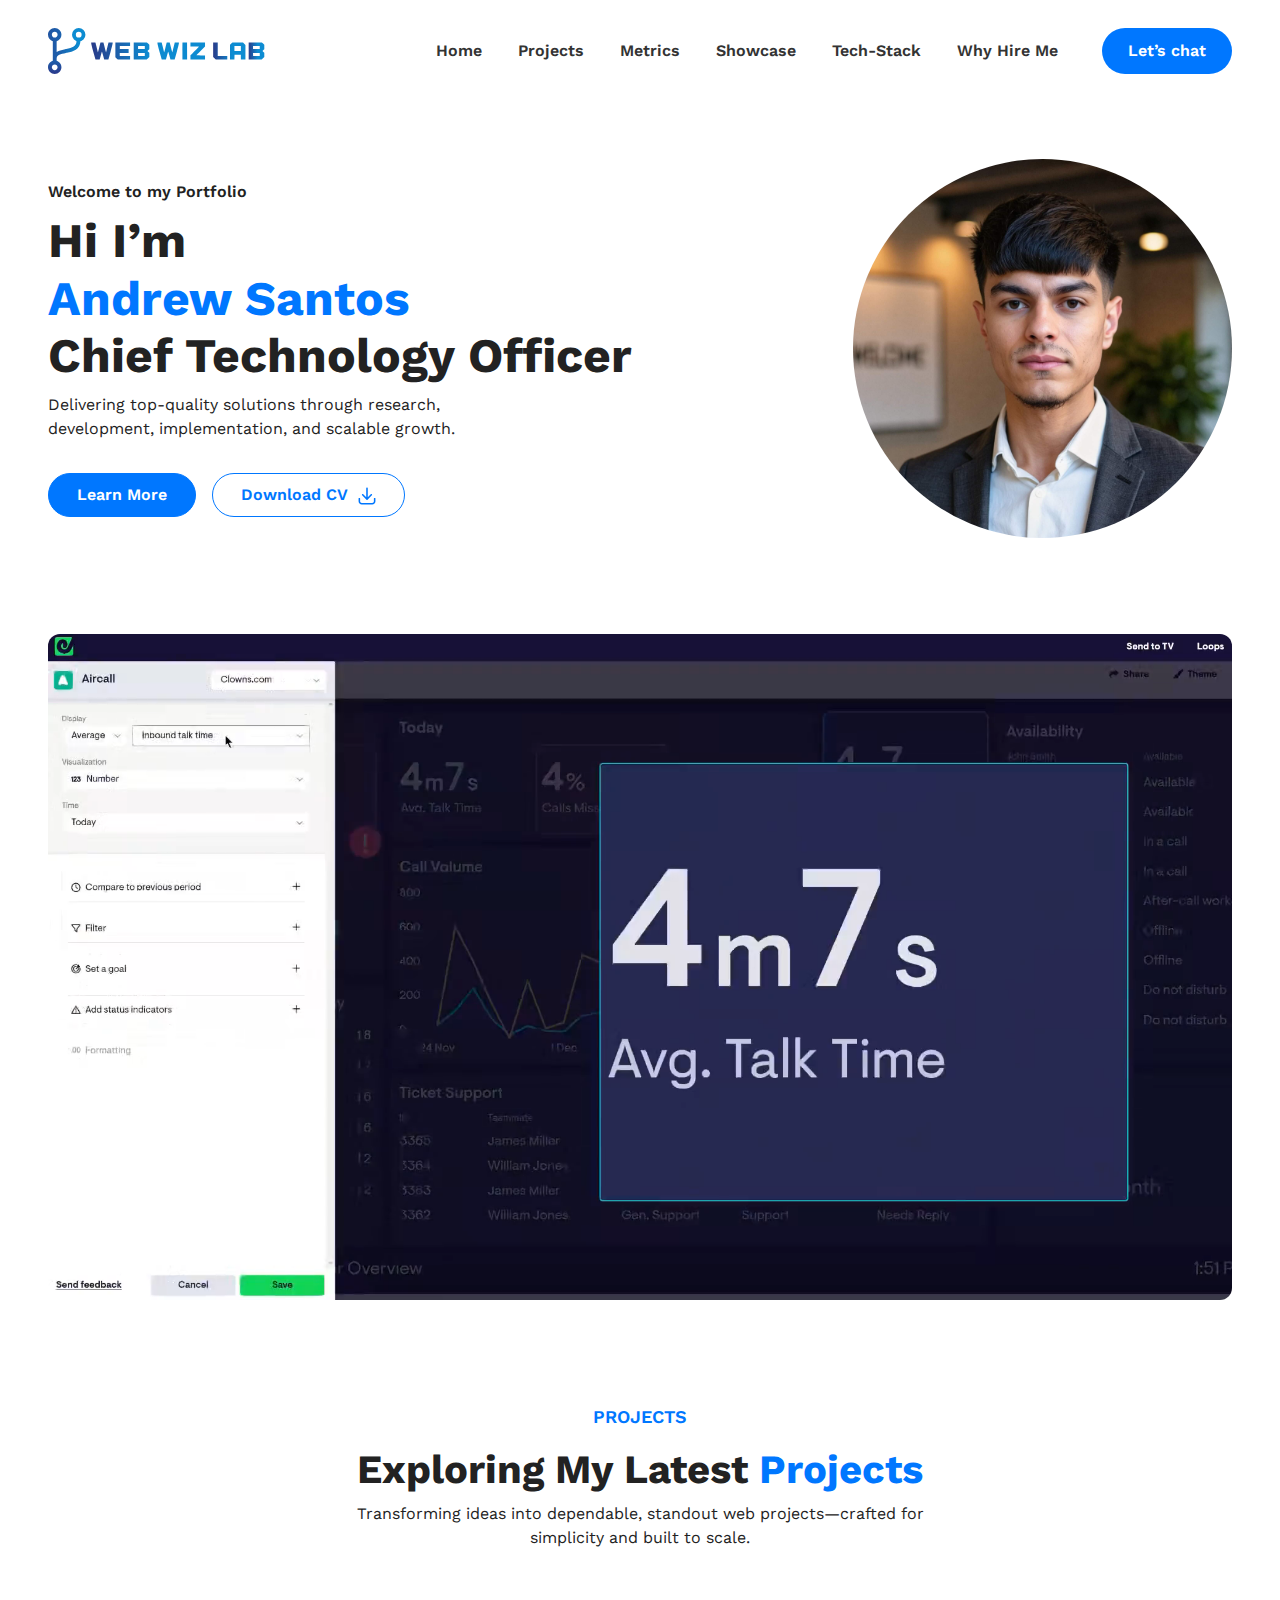
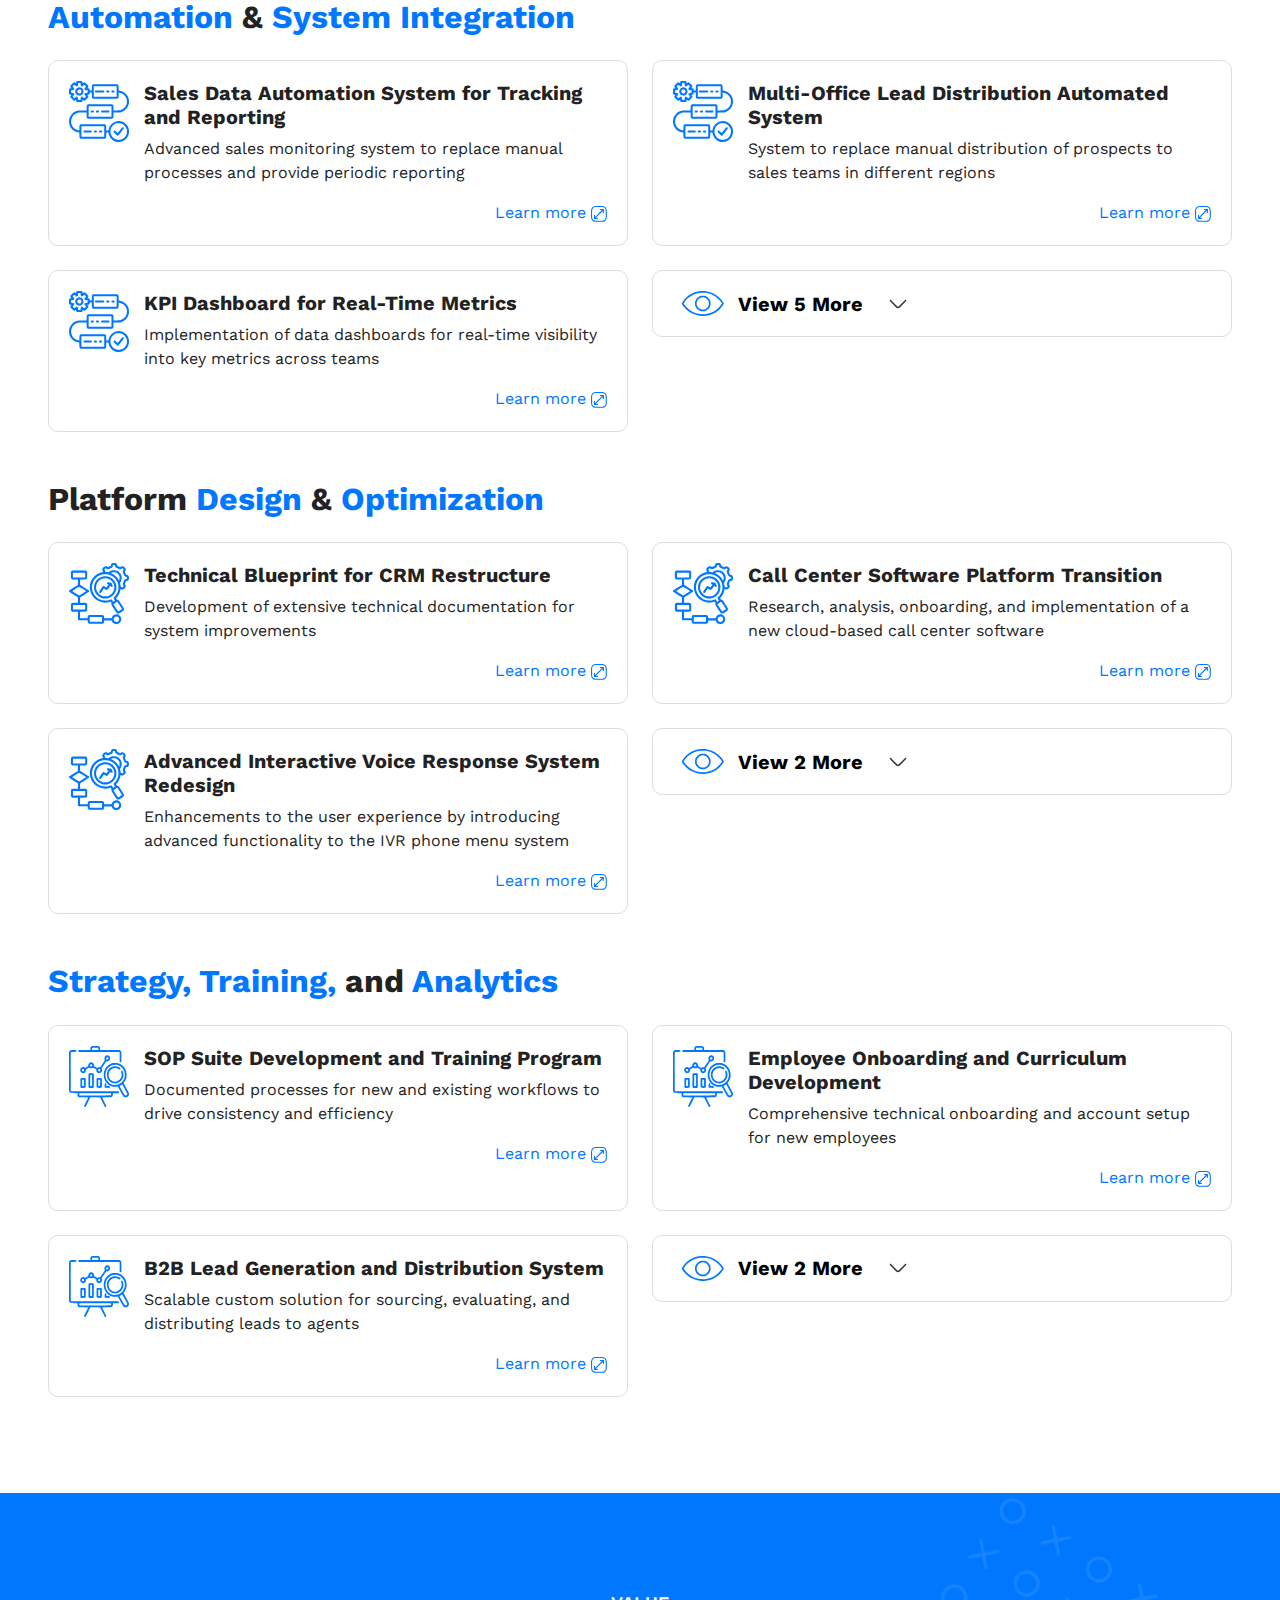
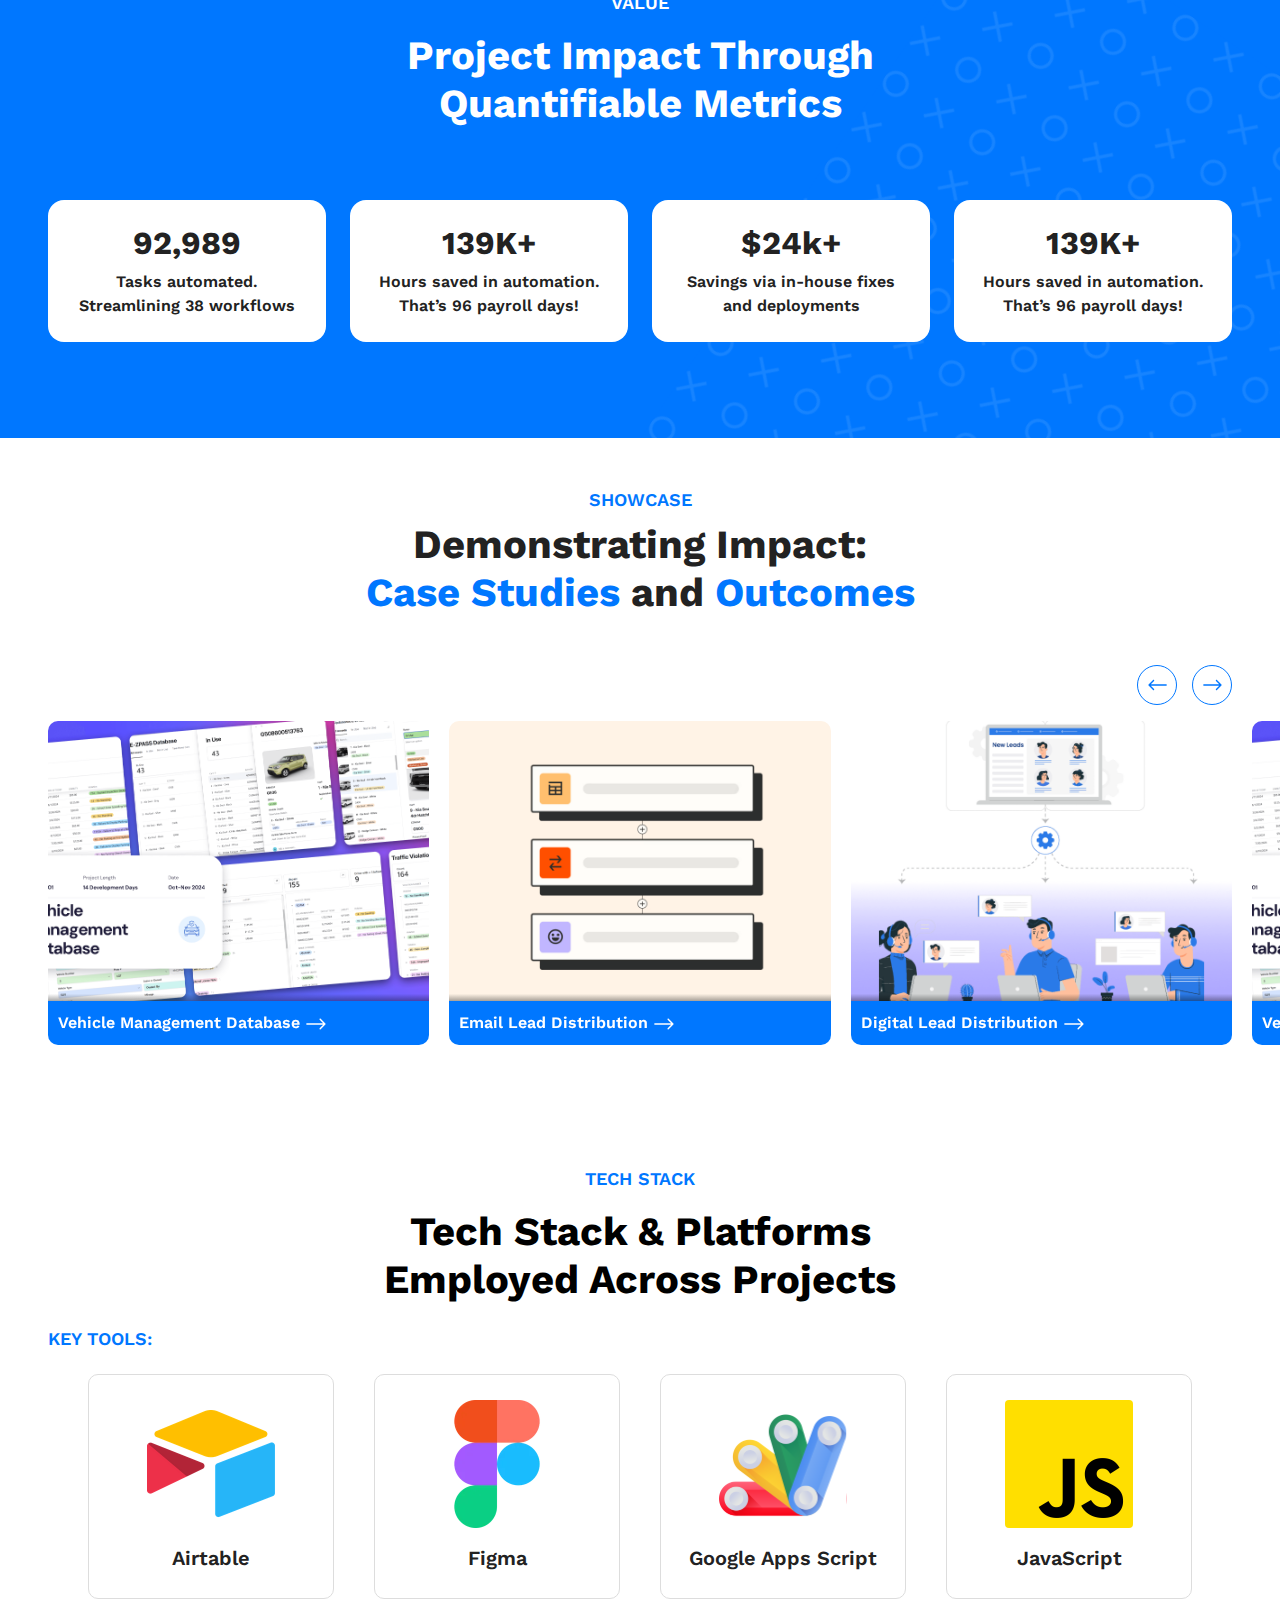
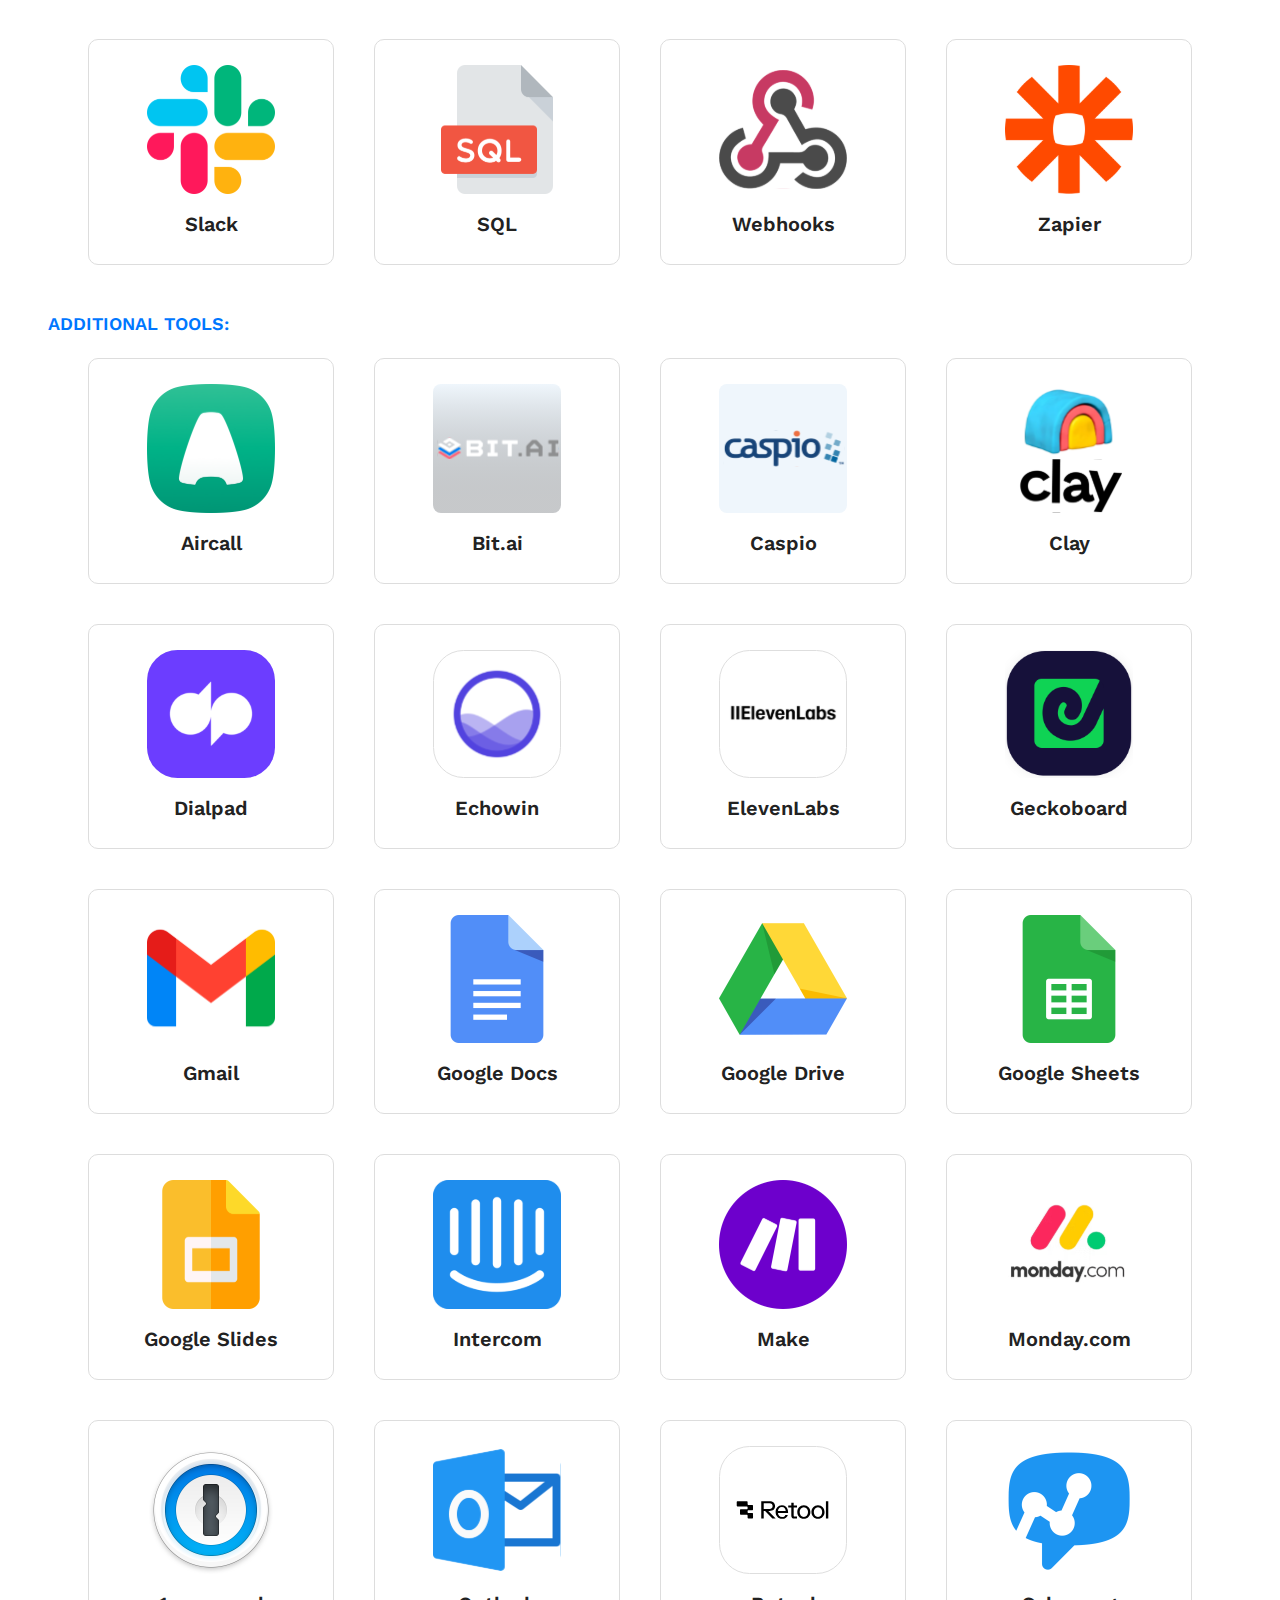
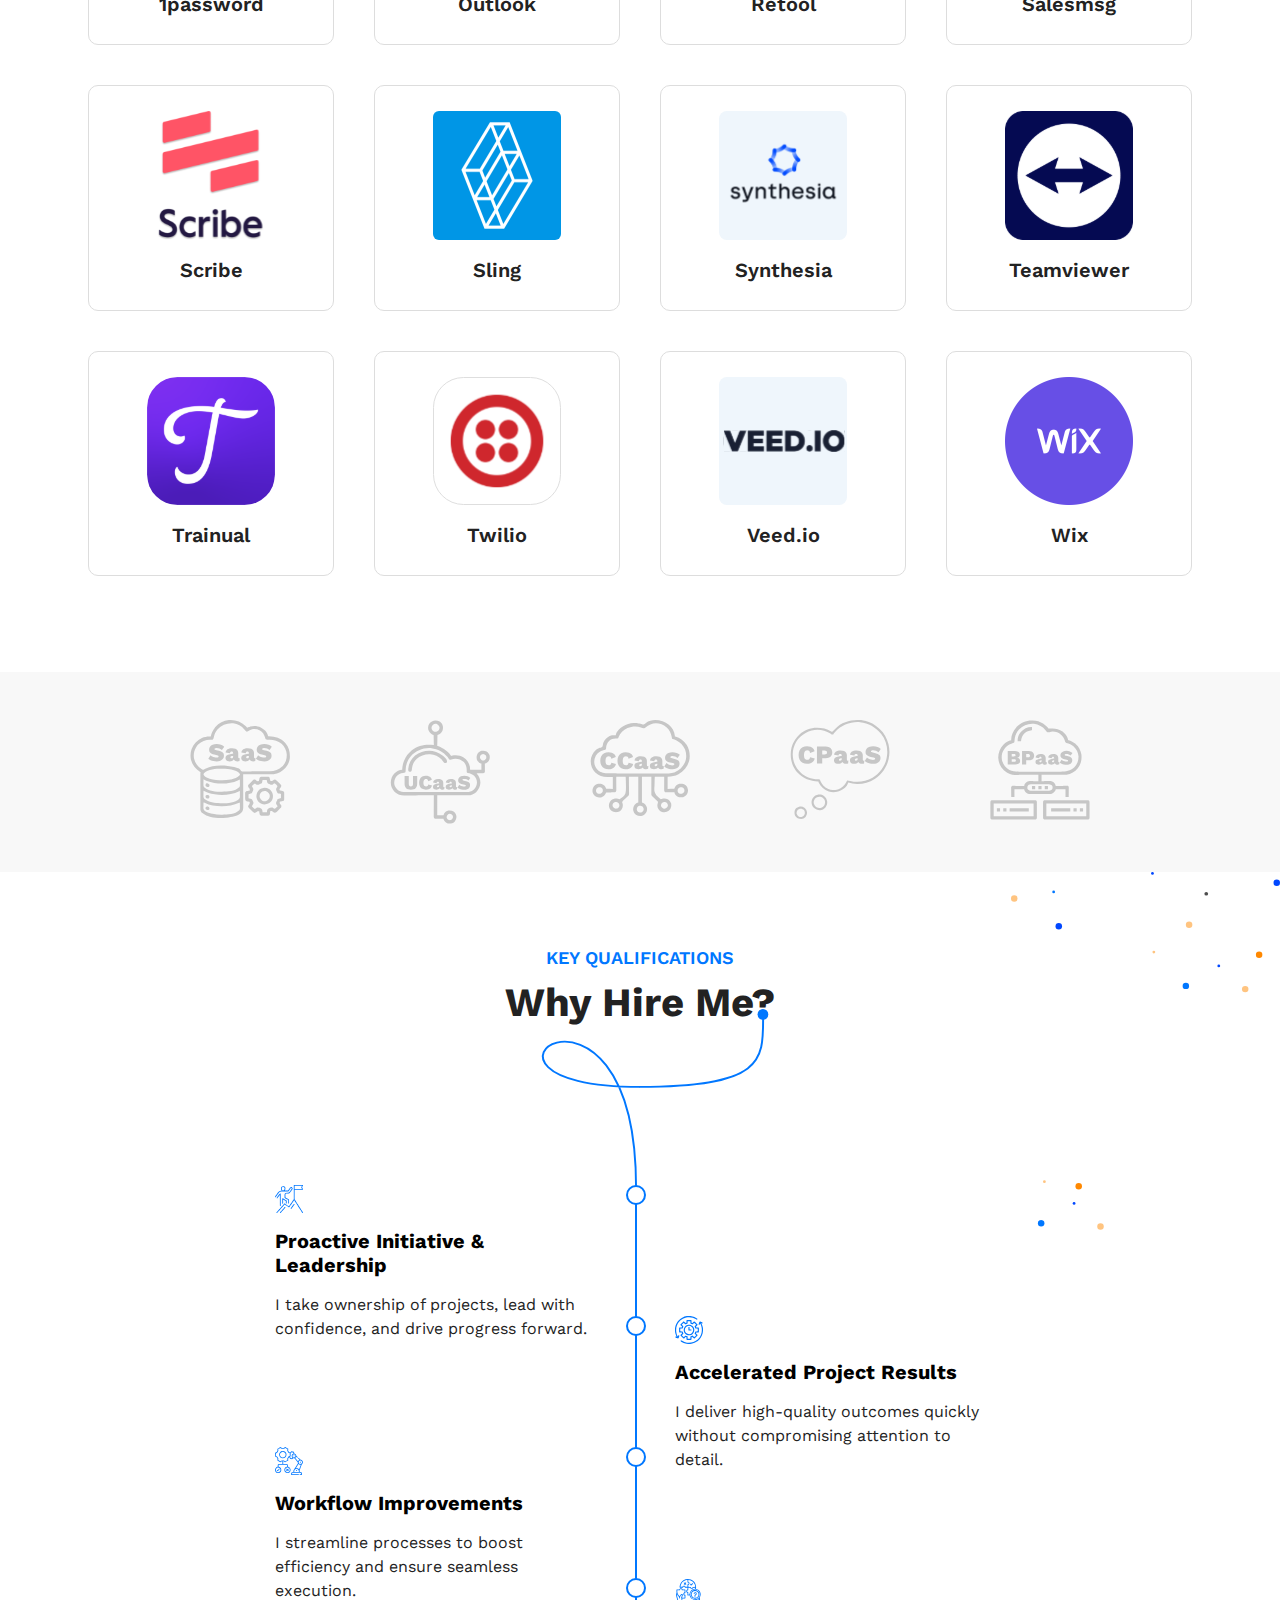
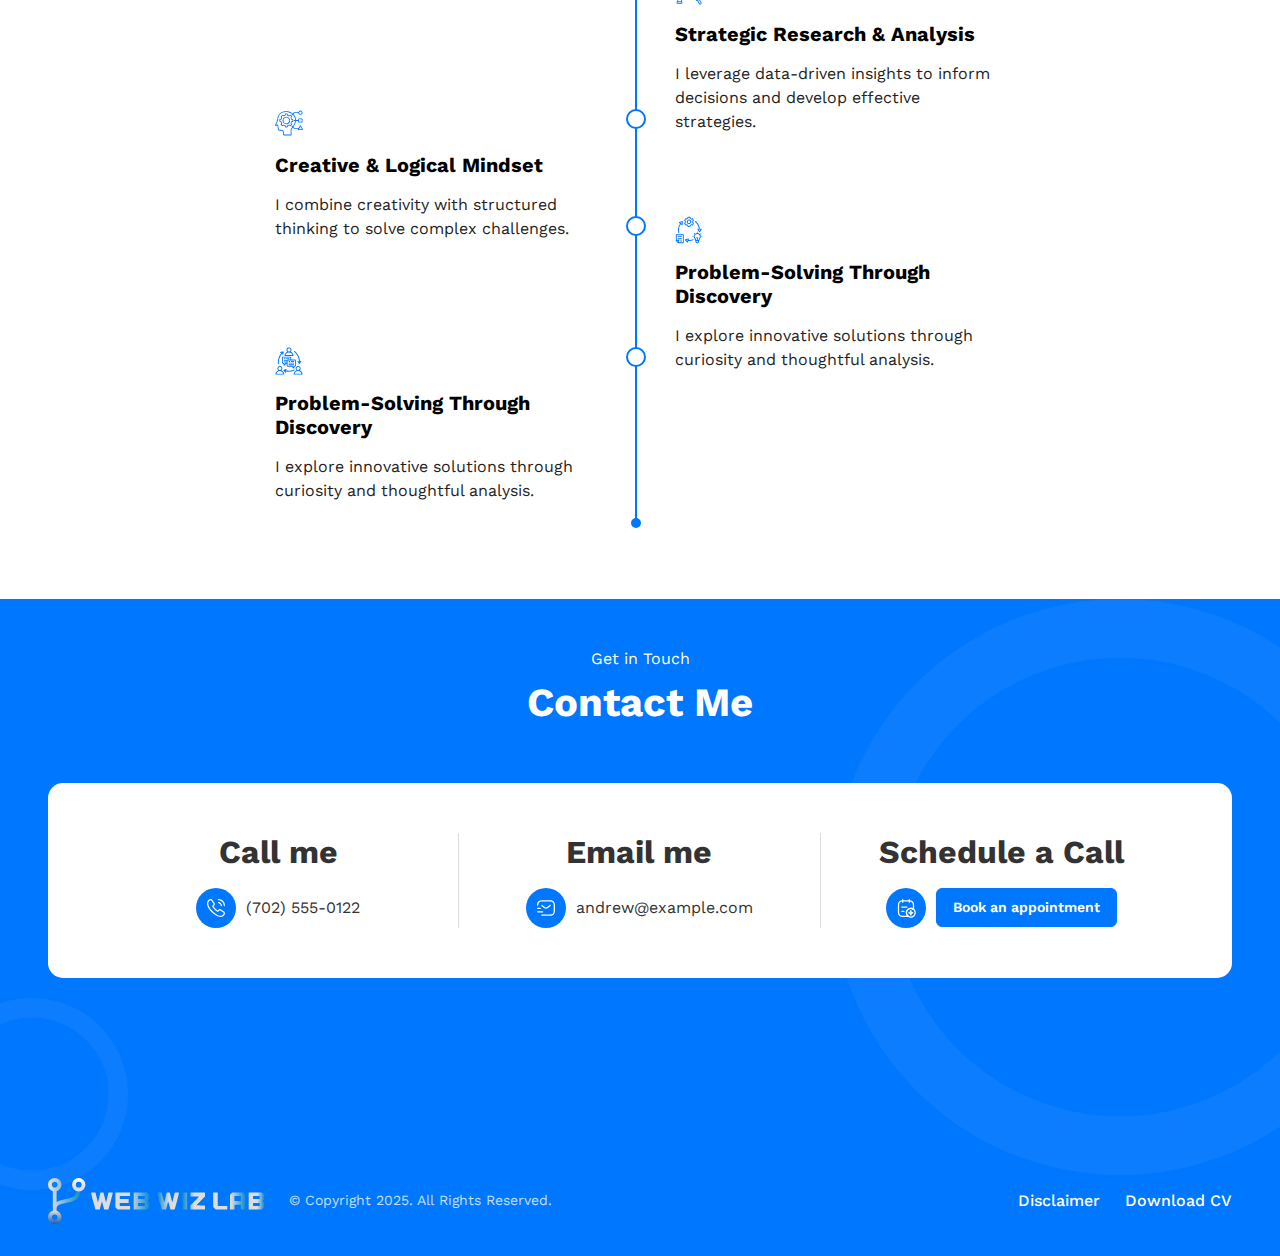
==== index.html @ 3b2d2912 "TechStack_update" ====
<!DOCTYPE html>
<html lang="en">
  <head>
    <meta charset="UTF-8" />
    <meta name="viewport" content="width=device-width, initial-scale=1.0" />
    <title>Santos Portfolio</title>
    <link rel="icon" type="image/x-icon" href="img/favicon02.ico">

    <!-- Swiper CSS -->
    <link rel="stylesheet" href="https://cdn.jsdelivr.net/npm/swiper@11/swiper-bundle.min.css" />

    <!-- Bootstrap CSS -->
    <link
      href="https://cdn.jsdelivr.net/npm/bootstrap@5.3.3/dist/css/bootstrap.min.css"
      rel="stylesheet"
      integrity="sha384-QWTKZyjpPEjISv5WaRU9OFeRpok6YctnYmDr5pNlyT2bRjXh0JMhjY6hW+ALEwIH"
      crossorigin="anonymous"
    />

    <!-- Main CSS -->
    <link rel="stylesheet" href="css/style.css" />
    <link rel="stylesheet" href="css/responsive.css" />
  </head>

  <body>
    <div class="modal fade" id="disclaimer_modal" aria-hidden="true" tabindex="-1">
      <div class="modal-dialog modal-xl modal-dialog-centered">
        <div class="modal-content bg-transparent border-0">
          <div class="modal-header justify-content-end p-0 mb-2 border-0">
            <button
              type="button"
              class="bg-transparent border-0"
              data-bs-dismiss="modal"
              aria-label="Close"
            >
              <img src="img/minimize-icon.svg" width="30" class="white_img" alt="" />
            </button>
          </div>
          <div class="modal-body modal_box bg-white rounded-4 p-4">
              <h2 class="fw-semibold text_skyblue h1 mb-4"><img width="50" src="img/Footer_Disclaimer.svg" alt=""> Disclaimer</h2>
              <p class="fw_500">The content presented on this website is intended solely for portfolio and demonstration purposes. All examples, case studies, and project details have been carefully modified, masked, or redacted to protect sensitive information, ensure privacy, and comply with confidentiality agreements.</p>
              <p class="fw_500">While the work showcased reflects my skills, experience, and approach to problem-solving, it does not disclose any proprietary data, insider knowledge, or client-specific information. Any resemblance to real-world data or systems is purely coincidental or has been intentionally altered to maintain discretion.</p>
              <p class="fw_500">This portfolio is designed to showcase my technical and creative capabilities through real-world examples and deliverables. While sensitive details have been modified to ensure confidentiality, the demonstrations accurately reflect the quality, approach, and problem-solving strategies I bring to my work. For additional information or inquiries about the projects featured, please feel free to reach out.</p>
            </div>
        </div>
      </div>
    </div>

    <div class="modal fade" id="projectModal-1" aria-hidden="true" tabindex="-1">
      <div class="modal-dialog modal-xl modal-dialog-centered">
        <div class="modal-content bg-transparent border-0">
          <div class="modal-header justify-content-end p-0 mb-1 border-0">
            <button
              type="button"
              class="bg-transparent border-0"
              data-bs-dismiss="modal"
              aria-label="Close"
            >
              <img src="img/minimize-icon.svg" width="30" class="white_img" alt="" />
            </button>
          </div>
          <div class="modal-body modal_box px-3">
            <div class="swiper modal_slider modal_slider1">
              <div class="swiper-wrapper">
                <div class="swiper-slide modal_inner_slide bg-white rounded-3 p-lg-5 p-3">
                  <div class="row flex-lg-row flex-column-reverse gy-4 mb-4">
                    <div class="col-lg-7">
                      <div class="w_fit p-2 px-4 bg_skyblue rounded-5 text-white mb-3">
                        Automation & System Integration
                      </div>
                      <h2 class="display-5 fw-semibold text_skyblue">
                        Automated Sales Data Tracking and Reporting System
                      </h2>
                    </div>
                    <div class="col-lg-5">
                      <div class="border_silver rounded-4 overflow-hidden modal_top_img">
                        <img src="img/project1-illustration1.png" class="w-100" alt="" />
                      </div>
                    </div>
                  </div>

                  <div class="row gy-4 mb-5">
                    <div class="col-lg-9">
                      <div>
                        <h4 class="text_skyblue fw-semibold">Overview:</h4>
                        <p class="fw-medium">
                          Designed and implemented an advanced sales data tracking and reporting
                          system to replace manual processes, improving efficiency, accuracy, and
                          data accessibility for both individual agents and leadership teams. This
                          system centralized key metrics, automated reporting, and enhanced
                          visibility into sales performance, fostering a more informed and
                          accountable work environment.
                        </p>
                      </div>

                      <div>
                        <h4 class="text_skyblue fw-semibold">Responsibilities:</h4>
                        <ul class="marker_skyblue fw-medium">
                          <li class="mb-2">
                            <span class="text_skyblue">System Development:</span> Built a
                            comprehensive tracking system using SQL, enabling the precise monitoring
                            of quotes, bookings, split commissions, and total sales for each sales
                            agent. This system centralized data entry, eliminated manual tracking,
                            and ensured accurate reporting.
                          </li>
                          <li class="mb-2">
                            <span class="text_skyblue">Automated Reporting:</span> Developed a
                            robust reporting process using JavaScript that automatically generated
                            and emailed detailed sales reports to admins and sales managers on a
                            weekly and monthly basis. These reports included agent-specific
                            performance metrics and comparative summaries for quick decision-making.
                          </li>
                          <li class="mb-2">
                            <span class="text_skyblue">Real-Time Metrics Integration:</span>
                            Integrated a daily metrics update system into Slack, posting real-time
                            sales data in designated channels. This ensured that teams remained
                            informed about key performance indicators, and improved accuracy by
                            replacing daily manual posting of data by automating this process.
                          </li>
                          <li>
                            <span class="text_skyblue">Customizable Features:</span> Incorporated
                            scalable and customizable components, allowing for future adaptations to
                            meet evolving business needs or add new data points for tracking.
                          </li>
                        </ul>
                      </div>
                      <div class="mb-4">
                        <h4 class="text_skyblue fw-semibold">Outcome:</h4>
                        <p class="fw-medium">
                          The automated system significantly reduced time spent on manual tracking,
                          saving hours each week for agents and managers. It improved data accuracy,
                          delivered timely insights to leadership, and promoted a data-driven
                          approach to decision-making. Detailed visibility into sales performance
                          metrics improved accountability within the sales team, allowing them to
                          focus on priorities and achieve results more effectively.
                        </p>
                      </div>
                      
                    </div>
                    <div class="col-lg-3 mb-5">
                      <div class="border_silver text-center pt-4 p-2 rounded-4">
                        <h4 class="fw-semibold text_skyblue mb-3">Tools Used:</h4>
                        <div class="col-lg-6 mx-auto row gy-4 pb-5">
                          <div class="col-lg-12 col-3">
                            <img src="img/3-GoogleAppsScript.svg" class="w-100" alt="" />
                          </div>
                          <div class="col-lg-12 col-3">
                            <img src="img/4-Java.svg" class="w-100" alt="" />
                          </div>
                          <div class="col-lg-12 col-3">
                            <img src="img/6-SQL.svg" class="w-100" alt="" />
                          </div>
                          <div class="col-lg-12 col-3">
                            <img src="img/13-Geckboard.svg" class="w-100" alt="" />
                          </div>
                          <div class="col-lg-12 col-3">
                            <img src="img/17-GoogleSheets.svg" class="w-100" alt="" />
                          </div>
                          <div class="col-lg-12 col-3">
                            <img src="img/11-Caspio.svg" class="w-100" alt="" />
                          </div>
                        </div>
                      </div>
                    </div>
                  </div>
                </div>
                <div class="swiper-slide modal_inner_slide bg-white rounded-3 p-lg-5 p-3">
                  <div class="row flex-lg-row flex-column-reverse gy-4 mb-4">
                    <div class="col-lg-7">
                      <div class="w_fit p-2 px-4 bg_skyblue rounded-5 text-white mb-3">
                        Automation & System Integration
                      </div>
                      <h2 class="display-5 fw-semibold text_skyblue">
                        Lead Distribution Automation for Dual Office Lead Management
                      </h2>
                    </div>
                    <div class="col-lg-5">
                      <div class="border_silver rounded-4 overflow-hidden modal_top_img">
                        <img src="img/project1-illustration2.png" class="w-100" alt="" />
                      </div>
                    </div>
                  </div>

                  <div class="row gy-4 mb-5">
                    <div class="col-lg-9">
                      <div>
                        <h4 class="text_skyblue fw-semibold">Overview:</h4>
                        <p class="fw-medium">
                          Addressed critical bottlenecks in the lead management process across New
                          York and Florida offices by creating an automated distribution solution.
                          The system replaced manual lead assignments with a round-robin method that
                          balanced workloads and accelerated response times.
                        </p>
                      </div>

                      <div>
                        <h4 class="text_skyblue fw-semibold">Responsibilities:</h4>
                        <ul class="marker_skyblue fw-medium">
                          <li class="mb-2">
                            <span class="text_skyblue">Automated Lead Routing:</span> Developed a
                            system to route leads from a central inbox to designated office inboxes,
                            eliminating manual distribution and ensuring efficient lead
                            distribution.
                          </li>
                          <li class="mb-2">
                            <span class="text_skyblue">Automated Distribution System:</span>
                            Engineered an automated distribution system using Google Script to
                            optimize workload allocation and streamline inter-office lead management
                            processes.
                          </li>

                          <li class="mb-2">
                            <span class="text_skyblue">Outlook Automations:</span> Established
                            Outlook automations to instantly print and process lead details,
                            streamlining the follow-up process.
                          </li>
                        </ul>
                      </div>
                      <div class="mb-4">
                        <h4 class="text_skyblue fw-semibold">Outcome:</h4>
                        <p class="fw-medium">
                          The solution transformed the lead management workflow by removing manual
                          handoffs, ensuring fair workload allocation between offices, and
                          significantly reducing administrative overhead. This strategic approach
                          boosted lead conversion by improving team efficiency, responsiveness, and
                          a more organized, data-driven framework.
                        </p>
                      </div>
                      
                    </div>
                    <div class="col-lg-3 mb-5">
                      <div class="border_silver text-center pt-4 p-2 rounded-4">
                        <h4 class="fw-semibold text_skyblue mb-3">Tools Used:</h4>
                        <div class="col-lg-6 mx-auto row gy-4 pb-5">
                          <div class="col-lg-12 col-3">
                            <img src="img/3-GoogleAppsScript.svg" class="w-100" alt="" />
                          </div>
                          <div class="col-lg-12 col-3">
                            <img src="img/4-Java.svg" class="w-100" alt="" />
                          </div>
                          <div class="col-lg-12 col-3">
                            <img src="img/22-Outlook.svg" class="w-100" alt="" />
                          </div>
                          <div class="col-lg-12 col-3">
                            <img src="img/14-Gmail.svg" class="w-100" alt="" />
                          </div>
                        </div>
                      </div>
                    </div>
                  </div>
                </div>
                <div class="swiper-slide modal_inner_slide bg-white rounded-3 p-lg-5 p-3">
                  <div class="row flex-lg-row flex-column-reverse gy-4 mb-4">
                    <div class="col-lg-7">
                      <div class="w_fit p-2 px-4 bg_skyblue rounded-5 text-white mb-3">
                        Automation & System Integration
                      </div>
                      <h2 class="display-5 fw-semibold text_skyblue">
                        Data Dashboard Integration for Real-Time Visibility and Individual
                        Performance Tracking
                      </h2>
                    </div>
                    <div class="col-lg-5">
                      <div class="border_silver rounded-4 overflow-hidden modal_top_img">
                        <img src="img/project1-illustration3.png" class="w-100" alt="" />
                      </div>
                    </div>
                  </div>

                  <div class="row gy-4 mb-5">
                    <div class="col-lg-9">
                      <div>
                        <h4 class="text_skyblue fw-semibold">Overview:</h4>
                        <p class="fw-medium">
                          Designed and implemented data dashboards integrated with our tech stack to
                          enhance performance tracking and insight sharing. These dashboards
                          provided real-time visibility into critical metrics, improving
                          transparency across customer service and sales operations. Optimized for
                          display on office TVs and easy sharing among users, the solution made key
                          metrics more accessible and actionable for the entire team.
                        </p>
                      </div>

                      <div>
                        <h4 class="text_skyblue fw-semibold">Responsibilities:</h4>
                        <ul class="marker_skyblue fw-medium">
                          <li class="mb-2">
                            <span class="text_skyblue">Dashboard Design & Development</span> Built
                            visually intuitive dashboards that allowed for live tracking of key
                            metrics, enabling the team to make data-driven decisions quickly.
                          </li>

                          <li class="mb-2">
                            <span class="text_skyblue">Key Metrics Visualization:</span> Included
                            real-time insights into customer hold queue counts, maximum wait times,
                            sales leaderboard, agent talk time, incoming and closed customer service
                            tickets, and live chat response statuses.
                          </li>

                          <li class="mb-2">
                            <span class="text_skyblue">Individual Dashboard Creation:</span>
                            Developed personal dashboards for each user to track their specific
                            sales data, call stats, and customer support metrics in real-time,
                            offering clear visibility into their performance to promote
                            accountability and continuous improvement
                          </li>

                          <li class="mb-2">
                            <span class="text_skyblue">Office Display Integration:</span> Set up
                            dashboards for display on office TVs and created sharable URLs to keep
                            teams updated on current metrics at a glance, keeping teams aligned and
                            motivated.
                          </li>
                        </ul>
                      </div>
                      <div class="mb-4">
                        <h4 class="text_skyblue fw-semibold">Outcome:</h4>
                        <p class="fw-medium">
                          The dashboard initiative boosted transparency and efficiency, turning data
                          into a tool everyone could use. This shift to real-time, accessible
                          insights encouraged a culture of accountability and data-driven
                          decision-making, leading to measurable improvements in individual and team
                          performance.
                        </p>
                      </div>
                      
                    </div>
                    <div class="col-lg-3 mb-5">
                      <div class="border_silver text-center pt-4 p-2 rounded-4">
                        <h4 class="fw-semibold text_skyblue mb-3">Tools Used:</h4>
                        <div class="col-lg-6 mx-auto row gy-4 pb-5">
                          <div class="col-lg-12 col-3">
                            <img src="img/3-GoogleAppsScript.svg" class="w-100" alt="" />
                          </div>
                          <div class="col-lg-12 col-3">
                            <img src="img/4-Java.svg" class="w-100" alt="" />
                          </div>
                          <div class="col-lg-12 col-3">
                            <img src="img/7-Webhooks.svg" class="w-100" alt="" />
                          </div>
                          <div class="col-lg-12 col-3">
                            <img src="img/5-Slack.svg" class="w-100" alt="" />
                          </div>
                          <div class="col-lg-12 col-3">
                            <img src="img/17-GoogleSheets.svg" class="w-100" alt="" />
                          </div>
                          <div class="col-lg-12 col-3">
                            <img src="img/13-Geckboard.svg" class="w-100" alt="" />
                          </div>
                        </div>
                      </div>
                    </div>
                  </div>
                </div>
                <div class="swiper-slide modal_inner_slide bg-white rounded-3 p-lg-5 p-3">
                  <div class="row flex-lg-row flex-column-reverse gy-4 mb-4">
                    <div class="col-lg-7">
                      <div class="w_fit p-2 px-4 bg_skyblue rounded-5 text-white mb-3">
                        Automation & System Integration
                      </div>
                      <h2 class="display-5 fw-semibold text_skyblue">
                        Scalable Event Confirmation Automation System
                      </h2>
                    </div>
                    <div class="col-lg-5">
                      <div class="border_silver rounded-4 overflow-hidden modal_top_img">
                        <img src="img/project1-illustration4.png" class="w-100" alt="" />
                      </div>
                    </div>
                  </div>

                  <div class="row gy-4 mb-5">
                    <div class="col-lg-9">
                      <div>
                        <h4 class="text_skyblue fw-semibold">Overview:</h4>
                        <p class="fw-medium">
                          Reimagined the customer confirmation workflow for upcoming events,
                          transitioning from a manual, time-consuming process to a fully automated
                          solution. This initiative significantly enhanced operational efficiency,
                          improved communication consistency, and allowed teams to focus on
                          strategic priorities.
                        </p>
                      </div>

                      <div>
                        <h4 class="text_skyblue fw-semibold">Responsibilities:</h4>
                        <ul class="marker_skyblue fw-medium">
                          <li class="mb-2">
                            <span class="text_skyblue">System Development:</span> Created an
                            efficient automation solution using Zapier and custom JavaScript code,
                            enabling bulk confirmation texts to be sent in minutes rather than
                            hours.
                          </li>

                          <li class="mb-2">
                            <span class="text_skyblue">Process Streamlining:</span> Redesigned the
                            workflow to allow staff to manage hundreds of customer confirmation
                            messages in just a few simple steps, eliminating tedious manual texting.
                          </li>

                          <li class="mb-2">
                            <span class="text_skyblue">Quality Control:</span> Implemented seamless
                            automation into daily operations, eliminating errors associated with
                            manual texting and ensuring accurate, timely communication with
                            customers.
                          </li>

                          <li class="mb-2">
                            <span class="text_skyblue">Team Training:</span> Guided staff through
                            system adoption with hands-on training to ensure smooth implementation
                            and maximize its impact on productivity.
                          </li>
                        </ul>
                      </div>
                      <div class="mb-4">
                        <h4 class="text_skyblue fw-semibold">Outcome:</h4>
                        <p class="fw-medium">
                          The implementation reduced task time from 4 hours daily to just 3 minutes,
                          saving over 20 hours of weekly staff time. In just 7 months of
                          implementation, the new workflow process automated more than 14,800
                          messages and replies, ensuring consistent and timely customer
                          communication, and freeing up valuable team resources while maintaining
                          consistent customer communication quality.
                        </p>
                      </div>
                      
                    </div>
                    <div class="col-lg-3 mb-5">
                      <div class="border_silver text-center pt-4 p-2 rounded-4">
                        <h4 class="fw-semibold text_skyblue mb-3">Tools Used:</h4>
                        <div class="col-lg-6 mx-auto row gy-4 pb-5">
                          <div class="col-lg-12 col-3">
                            <img src="img/8-Zapier.svg" class="w-100" alt="" />
                          </div>
                          <div class="col-lg-12 col-3">
                            <img src="img/7-Webhooks.svg" class="w-100" alt="" />
                          </div>
                          <div class="col-lg-12 col-3">
                            <img src="img/23-Salesmsg.svg" class="w-100" alt="" />
                          </div>
                          <div class="col-lg-12 col-3">
                            <img src="img/11-Caspio.svg" class="w-100" alt="" />
                          </div>
                        </div>
                      </div>
                    </div>
                  </div>
                </div>
                <div class="swiper-slide modal_inner_slide bg-white rounded-3 p-lg-5 p-3">
                  <div class="row flex-lg-row flex-column-reverse gy-4 mb-4">
                    <div class="col-lg-7">
                      <div class="w_fit p-2 px-4 bg_skyblue rounded-5 text-white mb-3">
                        Automation & System Integration
                      </div>
                      <h2 class="display-5 fw-semibold text_skyblue">
                        Automated Follow-Up Text Messaging System
                      </h2>
                    </div>
                    <div class="col-lg-5">
                      <div class="border_silver rounded-4 overflow-hidden modal_top_img">
                        <img src="img/project1-illustration5.png" class="w-100" alt="" />
                      </div>
                    </div>
                  </div>

                  <div class="row gy-4 mb-5">
                    <div class="col-lg-9">
                      <div>
                        <h4 class="text_skyblue fw-semibold">Overview:</h4>
                        <p class="fw-medium">
                          Developed a scalable system to automate post-call follow-up text
                          messaging, streamlining outreach to past customers, leads, and promotional
                          audiences. This solution streamlined the process and increased conversions
                          by automating follow-ups, making communication faster and more consistent.
                        </p>
                      </div>

                      <div>
                        <h4 class="text_skyblue fw-semibold">Responsibilities:</h4>
                        <ul class="marker_skyblue fw-medium">
                          <li class="mb-2">
                            <span class="text_skyblue">Smart Messaging Workflow:</span> Engineered
                            an automation process using Webhooks and Zapier, enabling staff to tag
                            unanswered calls with a single click, triggering automated text messages
                            based on the selected tag.
                          </li>

                          <li class="mb-2">
                            <span class="text_skyblue">Template Scalability:</span> Designed the
                            system to be easily expandable, allowing admins to add new message
                            templates and seamlessly connect them to phone system tags.
                          </li>

                          <li class="mb-2">
                            <span class="text_skyblue">Process Optimization:</span> Replaced
                            time-consuming manual texting with a straightforward, intelligent
                            tagging system that instantly recognized and sent the appropriate
                            follow-up messages post-call.
                          </li>
                        </ul>
                      </div>
                      <div class="mb-4">
                        <h4 class="text_skyblue fw-semibold">Outcome:</h4>
                        <p class="fw-medium">
                          Dramatically reduced follow-up task time, eliminated repetitive manual
                          efforts, and increased staff productivity. The system improved response
                          rates, ensured consistent customer engagement, and ultimately boosted
                          booking conversions by reaching a larger audience in less time.
                        </p>
                      </div>
                      
                    </div>
                    <div class="col-lg-3 mb-5">
                      <div class="border_silver text-center pt-4 p-2 rounded-4">
                        <h4 class="fw-semibold text_skyblue mb-3">Tools Used:</h4>
                        <div class="col-lg-6 mx-auto row gy-4 pb-5">
                          <div class="col-lg-12 col-3">
                            <img src="img/8-Zapier.svg" class="w-100" alt="" />
                          </div>
                          <div class="col-lg-12 col-3">
                            <img src="img/7-Webhooks.svg" class="w-100" alt="" />
                          </div>
                          <div class="col-lg-12 col-3">
                            <img src="img/9-Aircall.svg" class="w-100" alt="" />
                          </div>
                        </div>
                      </div>
                    </div>
                  </div>
                </div>
                <div class="swiper-slide modal_inner_slide bg-white rounded-3 p-lg-5 p-3">
                  <div class="row flex-lg-row flex-column-reverse gy-4 mb-4">
                    <div class="col-lg-7">
                      <div class="w_fit p-2 px-4 bg_skyblue rounded-5 text-white mb-3">
                        Automation & System Integration
                      </div>
                      <h2 class="display-5 fw-semibold text_skyblue">
                        Slack Automated Payment History & Notification System
                      </h2>
                    </div>
                    <div class="col-lg-5">
                      <div class="border_silver rounded-4 overflow-hidden modal_top_img">
                        <img src="img/project1-illustration6.png" class="w-100" alt="" />
                      </div>
                    </div>
                  </div>

                  <div class="row gy-4 mb-5">
                    <div class="col-lg-9">
                      <div>
                        <h4 class="text_skyblue fw-semibold">Overview:</h4>
                        <p class="fw-medium">
                          Built and deployed an automated payment notification system to streamline
                          access to payment history, reduce manual coordination, and enhance
                          real-time issue resolution for transactions.
                        </p>
                      </div>

                      <div>
                        <h4 class="text_skyblue fw-semibold">Responsibilities:</h4>
                        <ul class="marker_skyblue fw-medium">
                          <li class="mb-2">
                            <span class="text_skyblue">System Development and Integration:</span>
                            Utilized Google Apps Scripts, Slack App Builder, Zapier, and proprietary
                            API endpoints to create a centralized system for payment notifications.
                          </li>

                          <li class="mb-2">
                            <span class="text_skyblue">Data Consolidation:</span> Consolidated
                            payment confirmation data from multiple platforms into a single Slack
                            channel, providing immediate visibility into payment statuses and
                            reducing the need for cross-department coordination.
                          </li>

                          <li class="mb-2">
                            <span class="text_skyblue">Real-Time Declined Payment Alerts:</span>
                            Designed automated alerts for declined transactions, allowing timely
                            intervention to resolve transaction issues and minimize disruptions in
                            order processing.
                          </li>
                        </ul>
                      </div>
                      <div class="mb-4">
                        <h4 class="text_skyblue fw-semibold">Outcome:</h4>
                        <p class="fw-medium">
                          The new system significantly reduced manual input, improved operational
                          efficiency, and ensured faster response times for payment-related
                          processes, enhancing overall workflow and customer satisfaction.
                        </p>
                      </div>
                      
                    </div>
                    <div class="col-lg-3 mb-5">
                      <div class="border_silver text-center pt-4 p-2 rounded-4">
                        <h4 class="fw-semibold text_skyblue mb-3">Tools Used:</h4>
                        <div class="row">
                          <div class="mx-auto row gy-4 pb-5">
                            <div class="col-lg-6 col-3">
                              <img src="img/3-GoogleAppsScript.svg" class="w-100" alt="" />
                            </div>
                            <div class="col-lg-6 col-3">
                              <img src="img/17-GoogleSheets.svg" class="w-100" alt="" />
                            </div>
                            <div class="col-lg-6 col-3">
                              <img src="img/4-Java.svg" class="w-100" alt="" />
                            </div>
                            <div class="col-lg-6 col-3">
                              <img src="img/11-Caspio.svg" class="w-100" alt="" />
                            </div>

                            <div class="col-lg-6 col-3">
                              <img src="img/7-Webhooks.svg" class="w-100" alt="" />
                            </div>
                            <div class="col-lg-6 col-3 d-lg-block d-none"></div>

                            <div class="col-lg-6 col-3 d-lg-block d-none">
                              <img src="img/5-Slack.svg" class="w-100" alt="" />
                            </div>
                            <div class="col-lg-6 col-3"></div>
                          </div>
                        </div>
                      </div>
                    </div>
                  </div>
                </div>
                <div class="swiper-slide modal_inner_slide bg-white rounded-3 p-lg-5 p-3">
                  <div class="row flex-lg-row flex-column-reverse gy-4 mb-4">
                    <div class="col-lg-7">
                      <div class="w_fit p-2 px-4 bg_skyblue rounded-5 text-white mb-3">
                        Automation & System Integration
                      </div>
                      <h2 class="display-5 fw-semibold text_skyblue">
                        Employee Support Ticketing Platform
                      </h2>
                    </div>
                    <div class="col-lg-5">
                      <div class="border_silver rounded-4 overflow-hidden modal_top_img">
                        <img src="img/project1-illustration7.png" class="w-100" alt="" />
                      </div>
                    </div>
                  </div>

                  <div class="row gy-4">
                    <div class="col-lg-9">
                      <div>
                        <h4 class="text_skyblue fw-semibold">Overview:</h4>
                        <p class="fw-medium">
                          Worked closely with HR to design and launch an internal ticketing system,
                          focused on optimizing staff request management and improving the
                          efficiency of internal support processes. The solution provided a
                          centralized platform for managing and resolving requests while improving
                          communication and accountability.
                        </p>
                      </div>

                      <div>
                        <h4 class="text_skyblue fw-semibold">Responsibilities:</h4>
                        <ul class="marker_skyblue fw-medium">
                          <li class="mb-2">
                            <span class="text_skyblue">Requirement Analysis and Design:</span>
                            Collaborated with HR to gather and analyze staff needs, ensuring the
                            ticketing system was user-friendly and aligned with organizational
                            goals. Designed a tailored solution that addressed the specific pain
                            points of request management and tracking.
                          </li>

                          <li class="mb-2">
                            <span class="text_skyblue">Integration with Intercom API:</span>
                            Developed a custom support tool by integrating Intercom’s ticketing API
                            into the company’s website. This provided a seamless interface for staff
                            to submit and monitor requests without relying on external communication
                            channels.
                          </li>

                          <li class="mb-2">
                            <span class="text_skyblue">Streamlined Request Management:</span>
                            Centralized all incoming staff requests into a single platform, enabling
                            efficient tracking, prioritization, and resolution. This consolidation
                            eliminated manual processes and improved visibility into request
                            statuses.
                          </li>
                        </ul>
                      </div>
                      <div class="mb-4">
                        <h4 class="text_skyblue fw-semibold">Outcome:</h4>
                        <p class="fw-medium">
                          The newly implemented ticketing system created a more structured and
                          transparent workflow for managing internal requests. Response times
                          improved, staff satisfaction increased, and the centralized approach
                          streamlined operations, enhancing overall productivity and communication.
                        </p>
                      </div>
                      
                    </div>
                    <div class="col-lg-3 mb-4">
                      <div class="border_silver text-center pt-4 p-2 rounded-4">
                        <h4 class="fw-semibold text_skyblue mb-3">Tools Used:</h4>
                        <div class="col-lg-6 mx-auto row gy-4 pb-5">
                          <div class="col-lg-12 col-3">
                            <img src="img/2-Figma.svg" class="w-100" alt="" />
                          </div>
                          <div class="col-lg-12 col-3">
                            <img src="img/19-Intercom.svg" class="w-100" alt="" />
                          </div>
                          <div class="col-lg-12 col-3">
                            <img src="img/RubyonRails.svg" class="w-100" alt="" />
                          </div>
                        </div>
                      </div>
                    </div>
                  </div>
                </div>

                <div class="swiper-slide modal_inner_slide bg-white rounded-3 p-lg-5 p-3">
                  <div class="row flex-lg-row flex-column-reverse gy-4 mb-4">
                    <div class="col-lg-7">
                      <div class="w_fit p-2 px-4 bg_skyblue rounded-5 text-white mb-3">
                        Automation & System Integration
                      </div>
                      <h2 class="display-5 fw-semibold text_skyblue">
                        Google Address Autocomplete Integration
                      </h2>
                    </div>
                    <div class="col-lg-5">
                      <div class="border_silver rounded-4 overflow-hidden modal_top_img">
                        <img src="img/project1-illustration8.png" class="w-100" alt="" />
                      </div>
                    </div>
                  </div>

                  <div class="row gy-4">
                    <div class="col-lg-9">
                      <div class="mb-5">
                        <h4 class="text_skyblue fw-semibold">Overview:</h4>
                        <p class="fw-medium">Built and deployed</p>
                      </div>

                      <div>
                        <h4 class="text_skyblue fw-semibold">Responsibilities:</h4>
                        <ul class="marker_skyblue fw-medium">
                          <li class="mb-2">
                            <span class="text_skyblue">System Development and Integration:</span>
                            Utilized Google Apps Scripts, Slack App Builder, Zapier, and proprietary
                            API endpoints to create a centralized system for payment notifications.
                          </li>

                          <li class="mb-2">
                            <span class="text_skyblue">Data Consolidation:</span> Consolidated
                            payment confirmation data from multiple platforms into a single Slack
                            channel, providing immediate visibility into payment statuses and
                            reducing the need for cross-department coordination.
                          </li>

                          <li class="mb-2">
                            <span class="text_skyblue">Real-Time Declined Payment Alerts:</span>
                            Designed automated alerts for declined transactions, allowing timely
                            intervention to resolve transaction issues and minimize disruptions in
                            order processing.
                          </li>
                        </ul>
                      </div>
                      <div class="mb-4">
                        <h4 class="text_skyblue fw-semibold">Outcome:</h4>
                        <p class="fw-medium">
                          The new system significantly reduced manual input, improved operational
                          efficiency, and ensured faster response times for payment-related
                          processes, enhancing overall workflow and customer satisfaction.
                        </p>
                      </div>
                      
                    </div>
                    <div class="col-lg-3 mb-4">
                      <div class="border_silver text-center pt-4 p-2 rounded-4">
                        <h4 class="fw-semibold text_skyblue mb-3">Tools Used:</h4>
                        <div class="col-lg-6 mx-auto row gy-4 pb-5">
                          <div class="col-lg-12 col-3">
                            <img src="img/4-Java.svg" class="w-100" alt="" />
                          </div>
                          <div class="col-lg-12 col-3">
                            <img src="img/6-SQL.svg" class="w-100" alt="" />
                          </div>
                          <div class="col-lg-12 col-3">
                            <img src="img/Google Places.svg" class="w-100" alt="" />
                          </div>
                          <div class="col-lg-12 col-3">
                            <img src="img/11-Caspio.svg" class="w-100" alt="" />
                          </div>
                        </div>
                      </div>
                    </div>
                  </div>
                </div>
              </div>
            </div>
            <div class="swiper-button-next">
              <img src="img/modal-slider-rightArrow.svg" alt="" />
            </div>
            <div class="swiper-button-prev">
              <img src="img/modal-slider-leftArrow.svg" alt="" />
            </div>
          </div>
        </div>
      </div>
    </div>
    <div class="modal fade" id="projectModal-2" aria-hidden="true" tabindex="-1">
      <div class="modal-dialog modal-xl modal-dialog-centered">
        <div class="modal-content bg-transparent border-0">
          <div class="modal-header justify-content-end p-0 mb-1 border-0">
            <button
              type="button"
              class="bg-transparent border-0"
              data-bs-dismiss="modal"
              aria-label="Close"
            >
              <img src="img/minimize-icon.svg" width="30" class="white_img" alt="" />
            </button>
          </div>
          <div class="modal-body modal_box px-3">
            <div class="swiper modal_slider modal_slider2">
              <div class="swiper-wrapper">
                <div class="swiper-slide modal_inner_slide bg-white rounded-3 p-lg-5 p-3">
                  <div class="row flex-lg-row flex-column-reverse gy-4 mb-4">
                    <div class="col-lg-7">
                      <div class="w_fit p-2 px-4 bg_skyblue rounded-5 text-white mb-3">
                        Platform Design & Optimization
                      </div>
                      <h2 class="display-5 fw-semibold text_skyblue">
                        CRM System Architecture & Enhancement Technical Blueprint
                      </h2>
                    </div>
                    <div class="col-lg-5">
                      <div class="border_silver rounded-4 overflow-hidden modal_top_img">
                        <img src="img/project2-illustration1.png" class="w-100" alt="" />
                      </div>
                    </div>
                  </div>

                  <div class="row gy-4 mb-5">
                    <div class="col-lg-9">
                      <div>
                        <h4 class="text_skyblue fw-semibold">Overview:</h4>
                        <p class="fw-medium">
                          Directed the development of extensive technical documentation for the
                          company’s CRM and booking systems, creating a robust foundation for future
                          development and automation efforts. The comprehensive guide included
                          detailed system architectures, feature analyses, and strategic enhancement
                          recommendations.
                        </p>
                      </div>

                      <div class="mb-4">
                        <h4 class="text_skyblue fw-semibold">Responsibilities:</h4>
                        <ul class="marker_skyblue fw-medium">
                          <li class="mb-2">
                            <span class="text_skyblue">Comprehensive Documentation:</span> Authored
                            a 52-page technical documentation covering 17 current and legacy system
                            functionalities, providing a clear foundation for system evaluation and
                            improvement.
                          </li>
                          <li class="mb-2">
                            <span class="text_skyblue">Feature Enhancements:</span> Designed
                            mock-ups for the implementation of new features, prioritizing user
                            experience and functionality. Mapped out system improvements to reduce
                            manual processes and enhance automation.
                          </li>

                          <li class="mb-2">
                            <span class="text_skyblue">Developer Guidance:</span> Developed
                            implementation guides with technical specifications for the development
                            team. Included clear demonstrations and actionable recommendations for
                            each feature.
                          </li>
                        </ul>
                      </div>
                      <div class="mb-4">
                        <h4 class="text_skyblue fw-semibold">Outcome:</h4>
                        <p class="fw-medium">
                          Established clear technical standards, and accelerated system
                          improvements. The initiative provided developers with actionable
                          blueprints for implementing enhanced features while maintaining system
                          integrity and user experience standards.
                        </p>
                      </div>
                      
                    </div>
                    <div class="col-lg-3 mb-5">
                      <div class="border_silver text-center pt-4 p-2 rounded-4">
                        <h4 class="fw-semibold text_skyblue mb-3">Tools Used:</h4>
                        <div class="col-lg-6 mx-auto row gy-4 pb-5">
                          <div class="col-lg-12 col-3">
                            <img src="img/2-Figma.svg" class="w-100" alt="" />
                          </div>
                          <div class="col-lg-12 col-3">
                            <img src="img/1-Airtable.svg" class="w-100" alt="" />
                          </div>
                          <div class="col-lg-12 col-3">
                            <img src="img/10-Bit-ai.svg" class="w-100" alt="" />
                          </div>
                          <div class="col-lg-12 col-3">
                            <img src="img/15-GoogleDocs.svg" class="w-100" alt="" />
                          </div>
                          <div class="col-lg-12 col-3">
                            <img src="img/18-GoogleSlides.svg" class="w-100" alt="" />
                          </div>
                        </div>
                      </div>
                    </div>
                  </div>
                </div>
                <div class="swiper-slide modal_inner_slide bg-white rounded-3 p-lg-5 p-3">
                  <div class="row flex-lg-row flex-column-reverse gy-4 mb-4">
                    <div class="col-lg-7">
                      <div class="w_fit p-2 px-4 bg_skyblue rounded-5 text-white mb-3">
                        Platform Design & Optimization
                      </div>
                      <h2 class="display-5 fw-semibold text_skyblue">
                        Call Center Platform Transition & Implementation
                      </h2>
                    </div>
                    <div class="col-lg-5">
                      <div class="border_silver rounded-4 overflow-hidden modal_top_img">
                        <img src="img/project2-illustration2.png" class="w-100" alt="" />
                      </div>
                    </div>
                  </div>

                  <div class="row gy-4">
                    <div class="col-lg-9">
                      <div>
                        <h4 class="text_skyblue fw-semibold">Overview:</h4>
                        <p class="fw-medium">
                          Led the comprehensive transition to a modernized call center platform,
                          overseeing the entire process from platform evaluation to full-scale
                          implementation. The project focused on selecting and deploying a solution
                          that precisely aligned with operational requirements and budget
                          constraints.
                        </p>
                      </div>

                      <div class="mb-4">
                        <h4 class="text_skyblue fw-semibold">Responsibilities:</h4>
                        <ul class="marker_skyblue fw-medium">
                          <li class="mb-2">
                            <span class="text_skyblue">Platform Research:</span> Conducted thorough
                            platform evaluations through live demonstrations and vendor
                            consultations.
                          </li>
                          <li class="mb-2">
                            <span class="text_skyblue">Onboarding Coordination:</span> Worked
                            closely with customer success specialists to ensure a seamless
                            onboarding process for the new platform.
                          </li>
                          <li class="mb-2">
                            <span class="text_skyblue">Cost and Contract Analysis:</span> Performed
                            a detailed budget analysis to compare platform costs and analyzed user
                            agreement contracts to ensure compliance with company policies.
                          </li>
                          <li class="mb-2">
                            <span class="text_skyblue">Implementation and Training:</span> Managed
                            the phone number porting process and executed staff training programs to
                            effectively utilize the new system.
                          </li>
                        </ul>
                      </div>
                      <div class="mb-4">
                        <h4 class="text_skyblue fw-semibold">Outcome:</h4>
                        <p class="fw-medium">
                          Successfully implemented a call center platform that improved operational
                          efficiency, aligned with budget requirements, and met the organization’s
                          specific needs, resulting in a smoother workflow and enhanced user
                          experience for both staff and customers.
                        </p>
                      </div>
                      
                    </div>
                    <div class="col-lg-3 mb-4">
                      <div class="border_silver text-center pt-4 p-2 rounded-4">
                        <h4 class="fw-semibold text_skyblue mb-3">Tools Used:</h4>
                        <div class="col-lg-6 mx-auto row gy-4 pb-5">
                          <div class="col-lg-12 col-3">
                            <img src="img/20-Monday.com.svg" class="w-100" alt="" />
                          </div>
                          <div class="col-lg-12 col-3 mb-lg-5 mb-0">
                            <img src="img/15-GoogleDocs.svg" class="w-100" alt="" />
                          </div>
                        </div>
                      </div>
                    </div>
                  </div>
                </div>
                <div class="swiper-slide modal_inner_slide bg-white rounded-3 p-lg-5 p-3">
                  <div class="row flex-lg-row flex-column-reverse gy-4 mb-4">
                    <div class="col-lg-7">
                      <div class="w_fit p-2 px-4 bg_skyblue rounded-5 text-white mb-3">
                        Platform Design & Optimization
                      </div>
                      <h2 class="display-5 fw-semibold text_skyblue">
                        Advanced Interactive Voice Response Phone System Redesign
                      </h2>
                    </div>
                    <div class="col-lg-5">
                      <div class="border_silver rounded-4 overflow-hidden modal_top_img">
                        <img src="img/project2-illustration3.png" class="w-100" alt="" />
                      </div>
                    </div>
                  </div>

                  <div class="row gy-4 mb-5">
                    <div class="col-lg-9">
                      <div>
                        <h4 class="text_skyblue fw-semibold">Overview:</h4>
                        <p class="fw-medium">
                          Redesigned the Interactive Voice Response (IVR) menu system to introduce
                          advanced functionality and enhance the user experience, making it easier
                          for callers to navigate options and reach the appropriate department.
                        </p>
                      </div>

                      <div class="mb-4">
                        <h4 class="text_skyblue fw-semibold">Responsibilities:</h4>
                        <ul class="marker_skyblue fw-medium">
                          <li class="mb-2">
                            <span class="text_skyblue">AI Voice Integration:</span> Leveraged AI
                            technology to create authentic, conversational voice prompts,
                            eliminating traditional voice talent costs while maintaining a
                            professional sound quality.
                          </li>

                          <li class="mb-2">
                            <span class="text_skyblue">Intuitive Navigation Design:</span>
                            Engineered a streamlined menu structure that reduced caller steps and
                            friction points, enabling quick connections to sales and support teams.
                          </li>

                          <li class="mb-2">
                            <span class="text_skyblue">Smart Call Distribution:</span> Designed and
                            deployed a round-robin routing system that balanced sales lead
                            distribution, ensuring fair opportunity allocation across the sales
                            team.
                          </li>

                          <li class="mb-2">
                            <span class="text_skyblue">System Enhancements:</span> Expanded system
                            capabilities with contextual menus, including weekend-specific options
                            and comprehensive support pathways, delivering a more personalized
                            caller experience.
                          </li>
                        </ul>
                      </div>
                      <div class="mb-4">
                        <h4 class="text_skyblue fw-semibold">Outcome:</h4>
                        <p class="fw-medium">
                          The revamped IVR system improved caller accessibility, simplified
                          navigation, and optimized call handling. These improvements led to
                          enhanced customer service delivery and streamlined operations across both
                          sales and support departments.
                        </p>
                      </div>
                      
                    </div>
                    <div class="col-lg-3 mb-5">
                      <div class="border_silver text-center pt-4 p-2 rounded-4">
                        <h4 class="fw-semibold text_skyblue mb-3">Tools Used:</h4>
                        <div class="col-lg-6 mx-auto row gy-4 pb-5">
                          <div class="col-lg-12 col-3">
                            <img src="img/2-Figma.svg" class="w-100" alt="" />
                          </div>
                          <div class="col-lg-12 col-3">
                            <img src="img/9-Aircall.svg" class="w-100" alt="" />
                          </div>
                          <div class="col-lg-12 col-3">
                            <img src="img/25-Synthesia.svg" class="w-100" alt="" />
                          </div>
                          <div class="col-lg-12 col-3">
                            <img src="img/28-Veed.io.svg" class="w-100" alt="" />
                          </div>
                          <div class="col-lg-12 col-3">
                            <img src="img/10-Bit-ai.svg" class="w-100" alt="" />
                          </div>
                        </div>
                      </div>
                    </div>
                  </div>
                </div>
                <div class="swiper-slide modal_inner_slide bg-white rounded-3 p-lg-5 p-3">
                  <div class="row flex-lg-row flex-column-reverse gy-4 mb-4">
                    <div class="col-lg-7">
                      <div class="w_fit p-2 px-4 bg_skyblue rounded-5 text-white mb-3">
                        Platform Design & Optimization
                      </div>
                      <h2 class="display-5 fw-semibold text_skyblue">
                        Communication Systems Integration & SMS Platform Enhancement
                      </h2>
                    </div>
                    <div class="col-lg-5">
                      <div class="border_silver rounded-4 overflow-hidden modal_top_img">
                        <img src="img/project2-illustration4.png" class="w-100" alt="" />
                      </div>
                    </div>
                  </div>

                  <div class="row gy-4 mb-5">
                    <div class="col-lg-9">
                      <div>
                        <h4 class="text_skyblue fw-semibold">Overview:</h4>
                        <p class="fw-medium">
                          Led a comprehensive overhaul of voice and SMS infrastructure to modernize
                          customer communications, ensure regulatory compliance, and optimize lead
                          tracking efficiency.
                        </p>
                      </div>

                      <div class="mb-4">
                        <h4 class="text_skyblue fw-semibold">Responsibilities:</h4>
                        <ul class="marker_skyblue fw-medium">
                          <li class="mb-2">
                            <span class="text_skyblue">Number Migration & Unification:</span>
                            Managed seamless porting of call center numbers into the SMS ecosystem,
                            creating a unified communication channel that bridges voice and text
                            interactions.
                          </li>

                          <li class="mb-2">
                            <span class="text_skyblue">Compliance Architecture:</span> Directed A2P
                            10DLC registration and implementation of CNAM and STIR/SHAKEN protocols,
                            establishing a reliable framework for carrier compliance and message
                            integrity.
                          </li>

                          <li class="mb-2">
                            <span class="text_skyblue">Platform Optimization:</span> Redesigned SMS
                            workflow through personalized staff inboxes, centralized lead
                            management, and a fair message allocation system, ensuring balanced
                            workload across team members.
                          </li>
                        </ul>
                      </div>
                      <div class="mb-4">
                        <h4 class="text_skyblue fw-semibold">Outcome:</h4>
                        <p class="fw-medium">
                          The enhanced communication infrastructure delivered measurable
                          improvements in lead management accuracy and team responsiveness.
                          Strategic compliance measures secured operational continuity, while the
                          refined message handling system elevated the customer service experience.
                        </p>
                      </div>
                      
                    </div>
                    <div class="col-lg-3 mb-5">
                      <div class="border_silver text-center pt-4 p-2 rounded-4">
                        <h4 class="fw-semibold text_skyblue mb-3">Tools Used:</h4>
                        <div class="col-lg-6 mx-auto row gy-4 pb-5">
                          <div class="col-lg-12 col-3">
                            <img src="img/8-Zapier.svg" class="w-100" alt="" />
                          </div>
                          <div class="col-lg-12 col-3">
                            <img src="img/20-Monday.com.svg" class="w-100" alt="" />
                          </div>
                          <div class="col-lg-12 col-3">
                            <img src="img/9-Aircall.svg" class="w-100" alt="" />
                          </div>
                          <div class="col-lg-12 col-3">
                            <img src="img/23-Salesmsg.svg" class="w-100" alt="" />
                          </div>
                        </div>
                      </div>
                    </div>
                  </div>
                </div>

                <div class="swiper-slide modal_inner_slide bg-white rounded-3 p-lg-5 p-3">
                  <div class="row flex-lg-row flex-column-reverse gy-4 mb-4">
                    <div class="col-lg-7">
                      <div class="w_fit p-2 px-4 bg_skyblue rounded-5 text-white mb-3">
                        Platform Design & Optimization
                      </div>
                      <h2 class="display-5 fw-semibold text_skyblue">
                        Call Center Staff Directory Implementation
                      </h2>
                    </div>
                    <div class="col-lg-5">
                      <div class="border_silver rounded-4 overflow-hidden modal_top_img">
                        <img src="img/project2-illustration5.png" class="w-100" alt="" />
                      </div>
                    </div>
                  </div>

                  <div class="row gy-4 mb-5">
                    <div class="col-lg-9">
                      <div class="mb-5">
                        <h4 class="text_skyblue fw-semibold">Overview:</h4>
                        <p class="fw-medium">Built and deployed</p>
                      </div>

                      <div>
                        <h4 class="text_skyblue fw-semibold">Responsibilities:</h4>
                        <ul class="marker_skyblue fw-medium">
                          <li class="mb-2">
                            <span class="text_skyblue">System Development and Integration:</span>
                            Utilized Google Apps Scripts, Slack App Builder, Zapier, and proprietary
                            API endpoints to create a centralized system for payment notifications.
                          </li>

                          <li class="mb-2">
                            <span class="text_skyblue">Data Consolidation:</span> Consolidated
                            payment confirmation data from multiple platforms into a single Slack
                            channel, providing immediate visibility into payment statuses and
                            reducing the need for cross-department coordination.
                          </li>

                          <li class="mb-2">
                            <span class="text_skyblue">Real-Time Declined Payment Alerts:</span>
                            Designed automated alerts for declined transactions, allowing timely
                            intervention to resolve transaction issues and minimize disruptions in
                            order processing.
                          </li>
                        </ul>
                      </div>
                      <div class="mb-4">
                        <h4 class="text_skyblue fw-semibold">Outcome:</h4>
                        <p class="fw-medium">
                          The new system significantly reduced manual input, improved operational
                          efficiency, and ensured faster response times for payment-related
                          processes, enhancing overall workflow and customer satisfaction.
                        </p>
                      </div>
                      
                    </div>
                    <div class="col-lg-3 mb-5">
                      <div class="border_silver text-center pt-4 p-2 rounded-4">
                        <h4 class="fw-semibold text_skyblue mb-3">Tools Used:</h4>
                        <div class="col-lg-6 mx-auto row gy-4 pb-5">
                          <div class="col-lg-12 col-3">
                            <img src="img/1-Airtable.svg" class="w-100" alt="" />
                          </div>
                          <div class="col-lg-12 col-3">
                            <img src="img/9-Aircall.svg" class="w-100" alt="" />
                          </div>
                          <div class="col-lg-12 col-3">
                            <img src="img/17-GoogleSheets.svg" class="w-100" alt="" />
                          </div>
                          <div class="col-lg-12 col-3">
                            <img src="img/11-Caspio.svg" class="w-100" alt="" />
                          </div>
                        </div>
                      </div>
                    </div>
                  </div>
                </div>
              </div>
            </div>
            <div class="swiper-button-next">
              <img src="img/modal-slider-rightArrow.svg" alt="" />
            </div>
            <div class="swiper-button-prev">
              <img src="img/modal-slider-leftArrow.svg" alt="" />
            </div>
          </div>
        </div>
      </div>
    </div>
    <div class="modal fade" id="projectModal-3" aria-hidden="true" tabindex="-1">
      <div class="modal-dialog modal-xl modal-dialog-centered">
        <div class="modal-content bg-transparent border-0">
          <div class="modal-header justify-content-end p-0 mb-1 border-0">
            <button
              type="button"
              class="bg-transparent border-0"
              data-bs-dismiss="modal"
              aria-label="Close"
            >
              <img src="img/minimize-icon.svg" width="30" class="white_img" alt="" />
            </button>
          </div>
          <div class="modal-body modal_box px-3">
            <div class="swiper modal_slider modal_slider3">
              <div class="swiper-wrapper">
                <div class="swiper-slide modal_inner_slide bg-white rounded-3 p-lg-5 p-3">
                  <div class="row flex-lg-row flex-column-reverse gy-4 mb-4">
                    <div class="col-lg-7">
                      <div class="w_fit p-2 px-4 bg_skyblue rounded-5 text-white mb-3">
                        Strategy, Training, and Analytics
                      </div>
                      <h2 class="display-5 fw-semibold text_skyblue">
                        Standard Operating Procedures (SOPs) Development and Implementation
                      </h2>
                    </div>
                    <div class="col-lg-5">
                      <div class="border_silver rounded-4 overflow-hidden modal_top_img">
                        <img src="img/project3-illustration1.png" class="w-100" alt="" />
                      </div>
                    </div>
                  </div>

                  <div class="row gy-4">
                    <div class="col-lg-9">
                      <div>
                        <h4 class="text_skyblue fw-semibold">Overview:</h4>
                        <p class="fw-medium">
                          Developed, documented, and implemented over 20 Standard Operating
                          Procedures (SOPs) to ensure consistent, efficient task execution across
                          the company. These SOPs addressed both existing workflows and new
                          processes, ensuring documented processes were clear, easy to follow, and
                          accessible for all employees.
                        </p>
                      </div>

                      <div class="mb-4">
                        <h4 class="text_skyblue fw-semibold">Responsibilities:</h4>
                        <ul class="marker_skyblue fw-medium">
                          <li class="mb-2">
                            <span class="text_skyblue">Research and Development:</span> Conducted
                            in-depth research into best practices for each procedure, analyzing
                            workflow requirements and pain points to create clear, streamlined SOPs
                            that addressed both established and evolving needs.
                          </li>
                          <li class="mb-2">
                            <span class="text_skyblue">Cross-Department Collaboration:</span>
                            Collaborated strategically with key department heads from HR, Marketing,
                            Sales, Office Management, Field Staff Management, and Training
                            Coordination to develop customized SOPs that respected each department's
                            unique operational needs, comprehensively documenting workflows and
                            standard protocols for consistent performance.
                          </li>
                          <li class="mb-2">
                            <span class="text_skyblue">Implementation:</span> Implemented seamless
                            automation into daily operations, eliminating errors associated with
                            manual texting and ensuring accurate, timely communication with
                            customers.
                          </li>

                          <li class="mb-2">
                            <span class="text_skyblue">Team Training:</span> Created SOPs tailored
                            to various learning styles, ensuring accessibility for all team members,
                            and deployed them across multiple platforms to maximize reach and
                            engagement. Including:
                            <ul class="marker_skyblue fw-medium mt-3">
                              <li>
                                <span class="text_skyblue">Step-by-Step Video Tutorials:</span>
                                Created engaging, carefully edited videos to walk users through
                                procedures in real time.
                              </li>
                              <li>
                                <span class="text_skyblue">Mockup Demonstrations:</span> Enabled
                                hands-on interaction with processes, allowing users to practice
                                without any potential for error.
                              </li>
                              <li>
                                <span class="text_skyblue">Voice-over Video Guides:</span> Added
                                auditory support to enhance understanding for auditory learners,
                                aligning narration with the visual steps.
                              </li>
                              <li>
                                <span class="text_skyblue">Trainual Publishing:</span> Organized
                                SOPs into structured sections, making steps easy to navigate and
                                understand.
                              </li>
                              <li>
                                <span class="text_skyblue">Google Sheets with Visual Aids:</span>
                                Provided a high-level overview through annotated examples, offering
                                easy reference and shareability.
                              </li>
                            </ul>
                          </li>
                        </ul>
                      </div>
                      <div class="mb-4">
                        <h4 class="text_skyblue fw-semibold">Outcome:</h4>
                        <p class="fw-medium">
                          The comprehensive SOP suite improved team productivity and consistency in
                          task execution, reduced training time for new hires, and ensured that all
                          employees could confidently follow procedures regardless of learning
                          preference. The new standards directly contributed to measurable
                          improvements in task completion rates, reduced errors, and faster
                          onboarding times, driving overall operational efficiency across the
                          organization.
                        </p>
                      </div>
                      
                    </div>
                    <div class="col-lg-3 mb-4">
                      <div class="border_silver text-center pt-4 p-2 rounded-4">
                        <h4 class="fw-semibold text_skyblue mb-3">Tools Used:</h4>
                        <div class="col-lg-6 mx-auto row gy-4 pb-5">
                          <div class="col-lg-12 col-3">
                            <img src="img/2-Figma.svg" class="w-100" alt="" />
                          </div>
                          <div class="col-lg-12 col-3">
                            <img src="img/20-Monday.com.svg" class="w-100" alt="" />
                          </div>
                          <div class="col-lg-12 col-3">
                            <img src="img/27-Trainual.svg" class="w-100" alt="" />
                          </div>
                          <div class="col-lg-12 col-3">
                            <img src="img/25-Synthesia.svg" class="w-100" alt="" />
                          </div>
                          <div class="col-lg-12 col-3">
                            <img src="img/28-Veed.io.svg" class="w-100" alt="" />
                          </div>
                          <div class="col-lg-12 col-3">
                            <img src="img/15-GoogleDocs.svg" class="w-100" alt="" />
                          </div>
                        </div>
                      </div>
                    </div>
                  </div>
                </div>
                <div class="swiper-slide modal_inner_slide bg-white rounded-3 p-lg-5 p-3">
                  <div class="row flex-lg-row flex-column-reverse gy-4 mb-4">
                    <div class="col-lg-7">
                      <div class="w_fit p-2 px-4 bg_skyblue rounded-5 text-white mb-3">
                        Strategy, Training, and Analytics
                      </div>
                      <h2 class="display-5 fw-semibold text_skyblue">
                        Technical Onboarding and Training Program Development
                      </h2>
                    </div>
                    <div class="col-lg-5">
                      <div class="border_silver rounded-4 overflow-hidden modal_top_img">
                        <img src="img/project3-illustration2.png" class="w-100" alt="" />
                      </div>
                    </div>
                  </div>

                  <div class="row gy-4 mb-5">
                    <div class="col-lg-9">
                      <div>
                        <h4 class="text_skyblue fw-semibold">Overview:</h4>
                        <p class="fw-medium">
                          Created and executed a comprehensive technical onboarding system for new
                          employees, streamlining the integration process across multiple platforms
                          and tools. The program encompassed complete setup of essential business
                          systems including VOIP, SMS, CRM, Intercom, Sling, and Slack.
                        </p>
                      </div>

                      <div class="mb-4">
                        <h4 class="text_skyblue fw-semibold">Responsibilities:</h4>
                        <ul class="marker_skyblue fw-medium">
                          <li class="mb-2">
                            <span class="text_skyblue">Account Setup:</span> Configured accounts
                            across essential platforms, including VOIP phone numbers, SMS inboxes,
                            call center software, CRM, Intercom, Sling, and Slack, ensuring
                            immediate functionality for new hires.
                          </li>
                          <li class="mb-2">
                            <span class="text_skyblue">Hands-On Training:</span> Delivered in-depth
                            training sessions to guide new hires through core business systems and
                            customer management tools.
                          </li>

                          <li class="mb-2">
                            <span class="text_skyblue"
                              >Staff Coordination and Policy Training:</span
                            >
                            Implemented structured guidance for staff coordination tools and company
                            policies through Trainual.
                          </li>
                        </ul>
                      </div>
                      <div class="mb-4">
                        <h4 class="text_skyblue fw-semibold">Outcome:</h4>
                        <p class="fw-medium">
                          Results focused on rapid employee integration included streamlined account
                          setup processes, accelerated system familiarity, and reduced
                          time-to-productivity for new team members. The onboarding program
                          established a foundation for immediate effectiveness in role-specific
                          responsibilities.
                        </p>
                      </div>
                      
                    </div>
                    <div class="col-lg-3 mb-5">
                      <div class="border_silver text-center pt-4 p-2 rounded-4">
                        <h4 class="fw-semibold text_skyblue mb-3">Tools Used:</h4>
                        <div class="col-lg-12 mx-auto row px-3 gy-4 pb-5">
                          <div class="col-lg-6 col-3">
                            <img src="img/8-Zapier.svg" class="w-100" alt="" />
                          </div>
                          <div class="col-lg-6 col-3">
                            <img src="img/21-OnePassword.svg" class="w-100" alt="" />
                          </div>
                          <div class="col-lg-6 col-3">
                            <img src="img/27-Trainual.svg" class="w-100" alt="" />
                          </div>
                          <div class="col-lg-6 col-3">
                            <img src="img/15-GoogleDocs.svg" class="w-100" alt="" />
                          </div>
                          <div class="col-lg-6 col-3">
                            <img src="img/9-Aircall.svg" class="w-100" alt="" />
                          </div>
                          <div class="col-lg-6 col-3">
                            <img src="img/23-Salesmsg.svg" class="w-100" alt="" />
                          </div>
                          <div class="col-lg-6 col-3">
                            <img src="img/5-Slack.svg" class="w-100" alt="" />
                          </div>
                          <div class="col-lg-6 col-3">
                            <img src="img/24-Sling.svg" class="w-100" alt="" />
                          </div>
                        </div>
                      </div>
                    </div>
                  </div>
                </div>
                <div class="swiper-slide modal_inner_slide bg-white rounded-3 p-lg-5 p-3">
                  <div class="row flex-lg-row flex-column-reverse gy-4 mb-4">
                    <div class="col-lg-7">
                      <div class="w_fit p-2 px-4 bg_skyblue rounded-5 text-white mb-3">
                        Strategy, Training, and Analytics
                      </div>
                      <h2 class="display-5 fw-semibold text_skyblue">
                        B2B Lead Generation and Distribution System Development
                      </h2>
                    </div>
                    <div class="col-lg-5">
                      <div class="border_silver rounded-4 overflow-hidden modal_top_img">
                        <img src="img/project3-illustration3.png" class="w-100" alt="" />
                      </div>
                    </div>
                  </div>

                  <div class="row gy-4 mb-5">
                    <div class="col-lg-9">
                      <div>
                        <h4 class="text_skyblue fw-semibold">Overview:</h4>
                        <p class="fw-medium">
                          Developed a custom B2B lead generation and distribution system to
                          effectively source high-quality business leads. Simplified the
                          distribution process for sales agents, making tracking and follow-up more
                          efficient. Enhanced data metrics tracking to monitor lead status and
                          evaluate agent performance accurately.
                        </p>
                      </div>

                      <div class="mb-4">
                        <h4 class="text_skyblue fw-semibold">Responsibilities:</h4>
                        <ul class="marker_skyblue fw-medium">
                          <li class="mb-2">
                            <span class="text_skyblue">System Design Development:</span> Developed a
                            system that allowed the company to collect valuable data on hundreds of
                            local businesses matching specified criteria, and created a wireframe
                            for reusable templates to ensure scalability for future area expansions.
                          </li>
                          <li class="mb-2">
                            <span class="text_skyblue">Lead Distribution Management:</span> Designed
                            a lead distribution process that automated and simplified lead
                            assignment to agents. The system was designed to be user-friendly and to
                            enable efficient management of lead flow.
                          </li>

                          <li class="mb-2">
                            <span class="text_skyblue">Metrics and Tracking Setup:</span>
                            Implemented tracking features to monitor how each lead was contacted,
                            the volume of leads reached, and the follow-up rates by agents,
                            providing clear metrics for performance monitoring and accountability.
                          </li>
                        </ul>
                      </div>
                      <div class="mb-4">
                        <h4 class="text_skyblue fw-semibold">Outcome:</h4>
                        <p class="fw-medium">
                          Implemented a B2B lead generation platform and distribution system that
                          significantly improved lead quality, boosted sales team efficiency, and
                          increased revenue potential. Its scalable design allowed for future growth
                          by facilitating expansion into untapped markets through intelligent data
                          gathering.
                        </p>
                      </div>
                      
                    </div>
                    <div class="col-lg-3 mb-5">
                      <div class="border_silver text-center pt-4 p-2 rounded-4">
                        <h4 class="fw-semibold text_skyblue mb-3">Tools Used:</h4>
                        <div class="col-lg-6 mx-auto row gy-4 pb-5">
                          <div class="col-lg-12 col-3">
                            <img src="img/20-Monday.com.svg" class="w-100" alt="" />
                          </div>
                          <div class="col-lg-12 col-3">
                            <img src="img/12-Clay.svg" class="w-100" alt="" />
                          </div>
                          <div class="col-lg-12 col-3">
                            <img src="img/5-Slack.svg" class="w-100" alt="" />
                          </div>
                          <div class="col-lg-12 col-3">
                            <img src="img/13-Geckboard.svg" class="w-100" alt="" />
                          </div>
                        </div>
                      </div>
                    </div>
                  </div>
                </div>
                <div class="swiper-slide modal_inner_slide bg-white rounded-3 p-lg-5 p-3">
                  <div class="row flex-lg-row flex-column-reverse gy-4 mb-4">
                    <div class="col-lg-7">
                      <div class="w_fit p-2 px-4 bg_skyblue rounded-5 text-white mb-3">
                        Strategy, Training, and Analytics
                      </div>
                      <h2 class="display-5 fw-semibold text_skyblue">
                        Broadcast Campaign Strategy & Bulk SMS Development
                      </h2>
                    </div>
                    <div class="col-lg-5">
                      <div class="border_silver rounded-4 overflow-hidden modal_top_img">
                        <img src="img/project3-illustration4.png" class="w-100" alt="" />
                      </div>
                    </div>
                  </div>

                  <div class="row gy-4 mb-5">
                    <div class="col-lg-9">
                      <div>
                        <h4 class="text_skyblue fw-semibold">Overview:</h4>
                        <p class="fw-medium">
                          Designed and implemented a robust system for mass text messaging and
                          ringless voicemail drop (RVMs) campaigns to support promotional outreach,
                          customer retention, and re-engagement efforts.
                        </p>
                      </div>

                      <div class="mb-4">
                        <h4 class="text_skyblue fw-semibold">Responsibilities:</h4>
                        <ul class="marker_skyblue fw-medium">
                          <li class="mb-2">
                            <span class="text_skyblue">Process Design:</span> Created and documented
                            streamlined broadcast messaging guidelines to ensure precise targeting
                            of customer segments, enhancing the effectiveness of drip marketing
                            campaigns.
                          </li>

                          <li class="mb-2">
                            <span class="text_skyblue">Campaign Planning:</span> Collaborated with
                            marketing leadership to develop strategic broadcast schedules, ensuring
                            optimal timing and impact of customer outreach initiatives.
                          </li>

                          <li class="mb-2">
                            <span class="text_skyblue">Implementation & Analysis:</span> Executed
                            campaigns by aligning messaging strategies with marketing goals and
                            tracking engagement metrics to evaluate performance and drive measurable
                            results.
                          </li>
                        </ul>
                      </div>
                      <div class="mb-4">
                        <h4 class="text_skyblue fw-semibold">Outcome:</h4>
                        <p class="fw-medium">
                          The new process improved customer engagement and retention rates by
                          delivering targeted re-engagement campaigns. The refined processes ensured
                          efficient campaign execution, leading to stronger outcomes across
                          marketing initiatives.
                        </p>
                      </div>
                      
                    </div>
                    <div class="col-lg-3 mb-5">
                      <div class="border_silver text-center pt-4 p-2 rounded-4">
                        <h4 class="fw-semibold text_skyblue mb-3">Tools Used:</h4>
                        <div class="col-lg-6 mx-auto row gy-4 pb-5">
                          <div class="col-lg-12 col-3">
                            <img src="img/2-Figma.svg" class="w-100" alt="" />
                          </div>
                          <div class="col-lg-12 col-3">
                            <img src="img/20-Monday.com.svg" class="w-100" alt="" />
                          </div>
                          <div class="col-lg-12 col-3">
                            <img src="img/23-Salesmsg.svg" class="w-100" alt="" />
                          </div>
                        </div>
                      </div>
                    </div>
                  </div>
                </div>

                <div class="swiper-slide modal_inner_slide bg-white rounded-3 p-lg-5 p-3">
                  <div class="row flex-lg-row flex-column-reverse gy-4 mb-4">
                    <div class="col-lg-7">
                      <div class="w_fit p-2 px-4 bg_skyblue rounded-5 text-white mb-3">
                        Strategy, Training, and Analytics
                      </div>
                      <h2 class="display-5 fw-semibold text_skyblue">
                        Top-Selling Products Analysis Dashboard
                      </h2>
                    </div>
                    <div class="col-lg-5">
                      <div class="border_silver rounded-4 overflow-hidden modal_top_img">
                        <img src="img/project3-illustration5.png" class="w-100" alt="" />
                      </div>
                    </div>
                  </div>

                  <div class="row gy-4">
                    <div class="col-lg-9">
                      <div class="mb-5">
                        <h4 class="text_skyblue fw-semibold">Overview:</h4>
                        <p class="fw-medium">
                          Built and deployed an automated payment notification system to streamline
                          access to payment history, reduce manual coordination, and enhance
                          real-time issue resolution for transactions.
                        </p>
                      </div>

                      <div>
                        <h4 class="text_skyblue fw-semibold">Responsibilities:</h4>
                        <ul class="marker_skyblue fw-medium">
                          <li class="mb-2">
                            <span class="text_skyblue">System Development and Integration:</span>
                            Utilized Google Apps Scripts, Slack App Builder, Zapier, and proprietary
                            API endpoints to create a centralized system for payment notifications.
                          </li>

                          <li class="mb-2">
                            <span class="text_skyblue">Data Consolidation:</span> Consolidated
                            payment confirmation data from multiple platforms into a single Slack
                            channel, providing immediate visibility into payment statuses and
                            reducing the need for cross-department coordination.
                          </li>

                          <li class="mb-2">
                            <span class="text_skyblue">Real-Time Declined Payment Alerts:</span>
                            Designed automated alerts for declined transactions, allowing timely
                            intervention to resolve transaction issues and minimize disruptions in
                            order processing.
                          </li>
                        </ul>
                      </div>
                      <div class="mb-4">
                        <h4 class="text_skyblue fw-semibold">Outcome:</h4>
                        <p class="fw-medium">
                          The new system significantly reduced manual input, improved operational
                          efficiency, and ensured faster response times for payment-related
                          processes, enhancing overall workflow and customer satisfaction.
                        </p>
                      </div>
                      
                    </div>
                    <div class="col-lg-3 mb-4">
                      <div class="border_silver text-center pt-4 p-2 rounded-4">
                        <h4 class="fw-semibold text_skyblue mb-3">Tools Used:</h4>
                        <div class="col-lg-6 mx-auto row gy-4 pb-5">
                          <div class="col-lg-12 col-3">
                            <img src="img/6-SQL.svg" class="w-100" alt="" />
                          </div>
                          <div class="col-lg-12 col-3">
                            <img src="img/5-Slack.svg" class="w-100" alt="" />
                          </div>
                          <div class="col-lg-12 col-3">
                            <img src="img/11-Caspio.svg" class="w-100" alt="" />
                          </div>
                        </div>
                      </div>
                    </div>
                  </div>
                </div>
              </div>
            </div>
            <div class="swiper-button-next">
              <img src="img/modal-slider-rightArrow.svg" alt="" />
            </div>
            <div class="swiper-button-prev">
              <img src="img/modal-slider-leftArrow.svg" alt="" />
            </div>
          </div>
        </div>
      </div>
    </div>

    <main id="header">
      <nav id="navbar" class="navbar navbar-expand-xl bg-white">
        <div class="container-lg px-sm-5 px-4">
          <a class="navbar-brand" href="#"><img src="img/logo.svg" alt="" /></a>
          <button
            class="navbar_toggler d-xl-none d-block"
            type="button"
            data-bs-toggle="offcanvas"
            data-bs-target="#offcanvas"
            aria-expanded="false"
          >
            <img width="30" src="img/menu-icon.svg" alt="" />
          </button>
          <div class="offcanvas offcanvas-start" id="offcanvas">
            <div class="d-xl-none d-flex justify-content-between p-4 mb-4">
              <img height="45" src="img/logo.svg" alt="" />
              <button type="button" class="btn_close" data-bs-dismiss="offcanvas">
                <img width="30" src="img/close-icon.svg" alt="" />
              </button>
            </div>
            <ul class="navbar-nav ms-xl-auto mb-2 mb-lg-0">
              <li class="nav-item">
                <a class="nav-link active" href="#header">Home</a>
              </li>
              <li class="nav-item">
                <a class="nav-link" href="#projects">Projects</a>
              </li>
              <li class="nav-item">
                <a class="nav-link" href="#metrics">Metrics</a>
              </li>
              <li class="nav-item">
                <a class="nav-link" href="#showcase">Showcase</a>
              </li>
              <li class="nav-item">
                <a class="nav-link" href="#tech-stack">Tech-Stack</a>
              </li>
              <li class="nav-item">
                <a class="nav-link" href="#why-hire-me">Why Hire Me</a>
              </li>
              <li class="nav-item ms-xl-3 mt-xl-0 mt-3">
                <a class="nav-link btn_chat" href="#footer">Let’s chat</a>
              </li>
            </ul>
          </div>
        </div>
      </nav>

      <div class="banner py-5 mt-lg-4 mt-2 text-lg-start text-center">
        <div class="container-lg px-sm-5 px-4">
          <div class="row gy-5 align-items-center flex-lg-row flex-column-reverse">
            <div class="col-lg-8">
              <p class="fw-semibold mb-2">Welcome to my Portfolio</p>
              <h1 class="display-5 fw-bold">
                Hi I’m <br />
                <span class="text_skyblue">Andrew Santos</span> <br />
                Chief Technology Officer
              </h1>
              <p class="br_md_none mb-4 pb-2">
                Delivering top-quality solutions through research, <br />
                development, implementation, and scalable growth.
              </p>
              <div class="d-flex justify-content-lg-start justify-content-center gap-3 btns">
                <a href="#projects" class="button btn_skyblue">Learn More</a>
                <a target="_blank" href="https://drive.google.com/file/d/1ECbrJb2rJL3-gwU8weNoXl30YXtA7Zmo/view" class="button btn_skyblue_outline"
                  >Download CV <img src="img/download-icon.svg" alt=""
                /></a>
              </div>
            </div>
            <div class="col-lg-4">
              <img class="hero_avatar" src="img/Hero_portrait_01.jpg" alt="" />
            </div>
          </div>
        </div>
      </div>

      <section class="intro_video py-lg-5 pt-4 pb-5">
        <div class="container-lg px-sm-5 px-4">
          <video autoplay muted loop>
            <source src="img/banner-video.mp4" type="video/mp4" />
            Your browser does not support the video tag.
          </video>
        </div>
        <div id="projects"></div>
      </section>

      <section class="py-5">
        <div class="container-lg px-sm-5 px-4">
          <div class="col-lg-7 mx-auto mb-5">
            <div class="text-center">
              <p class="fw-semibold text-uppercase text_skyblue fs_18">Projects</p>
              <h2 class="fw-bold section-title">
                Exploring My Latest <span class="text_skyblue">Projects</span>
              </h2>
              <p class="br_md_none">
                Transforming ideas into dependable, standout web projects—crafted for <br />
                simplicity and built to scale.
              </p>
            </div>
          </div>

          <div class="mb-5">
            <h3 class="h2 fw-bold text_skyblue mb-4">
              Automation <span class="text_black">&</span> System Integration
            </h3>
            <div class="row gy-4 project_section">
              <div class="col-md-6 slide">
                <div class="projects_grid_box" onclick="modalSlide(this, 0)"
                data-bs-target="#projectModal-1"
                data-bs-toggle="modal">
                  <div>
                    <img src="img/project-img-1.svg" alt="" />
                  </div>
                  <div>
                    <h5 class="fw-bold">Sales Data Automation System for Tracking and Reporting</h5>
                    <p>
                      Advanced sales monitoring system to replace manual processes and provide
                      periodic reporting
                    </p>
                    <p class="mb-0 text-end">
                      <button
                        class="learn_more_btn"
                        onclick="modalSlide(this, 0)"
                        data-bs-target="#projectModal-1"
                        data-bs-toggle="modal"
                      >
                        Learn more <img src="img/learn-more-icon.svg" alt="" />
                      </button>
                    </p>
                  </div>
                </div>
              </div>
              <div class="col-md-6 slide">
                <div class="projects_grid_box" onclick="modalSlide(this, 1)"
                data-bs-target="#projectModal-1"
                data-bs-toggle="modal">
                  <div>
                    <img src="img/project-img-1.svg" alt="" />
                  </div>
                  <div>
                    <h5 class="fw-bold">Multi-Office Lead Distribution Automated System</h5>
                    <p>
                      System to replace manual distribution of prospects to sales teams in different
                      regions
                    </p>
                    <p class="mb-0 text-end">
                      <button
                        class="learn_more_btn"
                        onclick="modalSlide(this, 1)"
                        data-bs-target="#projectModal-1"
                        data-bs-toggle="modal"
                      >
                        Learn more <img src="img/learn-more-icon.svg" alt="" />
                      </button>
                    </p>
                  </div>
                </div>
              </div>
              <div class="col-md-6 slide">
                <div class="projects_grid_box" onclick="modalSlide(this, 2)"
                data-bs-target="#projectModal-1"
                data-bs-toggle="modal">
                  <div>
                    <img src="img/project-img-1.svg" alt="" />
                  </div>
                  <div>
                    <h5 class="fw-bold">KPI Dashboard for Real-Time Metrics</h5>
                    <p>
                      Implementation of data dashboards for real-time visibility into key metrics
                      across teams
                    </p>
                    <p class="mb-0 text-end">
                      <button
                        class="learn_more_btn"
                        onclick="modalSlide(this, 2)"
                        data-bs-target="#projectModal-1"
                        data-bs-toggle="modal"
                      >
                        Learn more <img src="img/learn-more-icon.svg" alt="" />
                      </button>
                    </p>
                  </div>
                </div>
              </div>
              <div class="col-md-6 slide">
                <div class="projects_grid_box" onclick="modalSlide(this, 3)"
                data-bs-target="#projectModal-1"
                data-bs-toggle="modal">
                  <div>
                    <img src="img/project-img-1.svg" alt="" />
                  </div>
                  <div>
                    <h5 class="fw-bold">Personalized Bulk Messaging System</h5>
                    <p>
                      Architecture of an Automated Text-Based Event Confirmation and Response System
                    </p>
                    <p class="mb-0 text-end">
                      <button
                        class="learn_more_btn"
                        onclick="modalSlide(this, 3)"
                        data-bs-target="#projectModal-1"
                        data-bs-toggle="modal"
                      >
                        Learn more <img src="img/learn-more-icon.svg" alt="" />
                      </button>
                    </p>
                  </div>
                </div>
              </div>
              <div class="col-md-6 slide">
                <div class="projects_grid_box" onclick="modalSlide(this, 6)"
                data-bs-target="#projectModal-1"
                data-bs-toggle="modal">
                  <div>
                    <img src="img/project-img-1.svg" alt="" />
                  </div>
                  <div>
                    <h5 class="fw-bold">Employee Support Ticketing Platform</h5>
                    <p>
                      Deployed an internal ticketing system to enhance staff processes and communication
                    </p>
                    <p class="mb-0 text-end">
                      <button
                        class="learn_more_btn"
                        onclick="modalSlide(this, 4)"
                        data-bs-target="#projectModal-1"
                        data-bs-toggle="modal"
                      >
                        Learn more <img src="img/learn-more-icon.svg" alt="" />
                      </button>
                    </p>
                  </div>
                </div>
              </div>
              <div class="col-md-6 slide">
                <div class="projects_grid_box" onclick="modalSlide(this, 4)"
                data-bs-target="#projectModal-1"
                data-bs-toggle="modal">
                  <div>
                    <img src="img/project-img-1.svg" alt="" />
                  </div>
                  <div>
                    <h5 class="fw-bold">Smart Follow-Up Text Messaging Solution</h5>
                    <p>
                      Scalable system for automated post-call customer engagement via text
                    </p>
                    <p class="mb-0 text-end">
                      <button
                        class="learn_more_btn"
                        onclick="modalSlide(this, 4)"
                        data-bs-target="#projectModal-1"
                        data-bs-toggle="modal"
                      >
                        Learn more <img src="img/learn-more-icon.svg" alt="" />
                      </button>
                    </p>
                  </div>
                </div>
              </div>
              <div class="col-md-6 slide">
                <div class="projects_grid_box" onclick="modalSlide(this, 5)"
                data-bs-target="#projectModal-1"
                data-bs-toggle="modal">
                  <div>
                    <img src="img/project-img-1.svg" alt="" />
                  </div>
                  <div>
                    <h5 class="fw-bold">Automated Payment Notification System</h5>
                    <p>
                      Engineered a system to streamline access to payment history and alert users of
                      new activity
                    </p>
                    <p class="mb-0 text-end">
                      <button
                        class="learn_more_btn"
                        onclick="modalSlide(this, 6)"
                        data-bs-target="#projectModal-1"
                        data-bs-toggle="modal"
                      >
                        Learn more <img src="img/learn-more-icon.svg" alt="" />
                      </button>
                    </p>
                  </div>
                </div>
              </div>
              <div class="col-md-6 slide">
                <div class="projects_grid_box" onclick="modalSlide(this, 7)"
                data-bs-target="#projectModal-1"
                data-bs-toggle="modal">
                  <div>
                    <img src="img/project-img-1.svg" alt="" />
                  </div>
                  <div>
                    <h5 class="fw-bold">Google Places API Integration Solution</h5>
                    <p>
                      Leveraged Google’s address autocomplete feature to reduce errors and improve
                      efficiency
                    </p>
                    <p class="mb-0 text-end">
                      <button
                        class="learn_more_btn"
                        onclick="modalSlide(this, 7)"
                        data-bs-target="#projectModal-1"
                        data-bs-toggle="modal"
                      >
                        Learn more <img src="img/learn-more-icon.svg" alt="" />
                      </button>
                    </p>
                  </div>
                </div>
              </div>

              <div class="col-md-6">
                <button class="projects_grid_box expand_btn">
                  <img src="img/collapse-button-show.svg" class="expand_img1" alt="" />
                  <img src="img/collapse-button-hide.svg" class="expand_img2" alt="" />
                  <h5 class="fw-bold mb-0">View 5 more</h5>
                  <img src="img/collapse-down-arrow.svg" class="collapse_img" alt="" />
                </button>
              </div>
            </div>
          </div>

          <div class="mb-5">
            <h3 class="h2 fw-bold text_skyblue mb-4">
              <span class="text_black">Platform</span> Design
              <span class="text_black">&</span> Optimization
            </h3>
            <div class="row gy-4 project_section">
              <div class="col-md-6 slide">
                <div class="projects_grid_box" onclick="modalSlide(this, 0)"
                data-bs-target="#projectModal-2"
                data-bs-toggle="modal">
                  <div>
                    <img src="img/project-img-2.svg" alt="" />
                  </div>
                  <div>
                    <h5 class="fw-bold">Technical Blueprint for CRM Restructure</h5>
                    <p>Development of extensive technical documentation for system improvements</p>
                    <p class="mb-0 text-end">
                      <button
                        class="learn_more_btn"
                        onclick="modalSlide(this, 0)"
                        data-bs-target="#projectModal-2"
                        data-bs-toggle="modal"
                      >
                        Learn more <img src="img/learn-more-icon.svg" alt="" />
                      </button>
                    </p>
                  </div>
                </div>
              </div>
              <div class="col-md-6 slide">
                <div class="projects_grid_box" onclick="modalSlide(this, 1)"
                data-bs-target="#projectModal-2"
                data-bs-toggle="modal">
                  <div>
                    <img src="img/project-img-2.svg" alt="" />
                  </div>
                  <div>
                    <h5 class="fw-bold">Call Center Software Platform Transition</h5>
                    <p>
                      Research, analysis, onboarding, and implementation of a new cloud-based call
                      center software
                    </p>
                    <p class="mb-0 text-end">
                      <button
                        class="learn_more_btn"
                        onclick="modalSlide(this, 1)"
                        data-bs-target="#projectModal-2"
                        data-bs-toggle="modal"
                      >
                        Learn more <img src="img/learn-more-icon.svg" alt="" />
                      </button>
                    </p>
                  </div>
                </div>
              </div>
              <div class="col-md-6 slide">
                <div class="projects_grid_box" onclick="modalSlide(this, 2)"
                data-bs-target="#projectModal-2"
                data-bs-toggle="modal">
                  <div>
                    <img src="img/project-img-2.svg" alt="" />
                  </div>
                  <div>
                    <h5 class="fw-bold">Advanced Interactive Voice Response System Redesign</h5>
                    <p>
                      Enhancements to the user experience by introducing advanced functionality to
                      the IVR phone menu system
                    </p>
                    <p class="mb-0 text-end">
                      <button
                        class="learn_more_btn"
                        onclick="modalSlide(this, 2)"
                        data-bs-target="#projectModal-2"
                        data-bs-toggle="modal"
                      >
                        Learn more <img src="img/learn-more-icon.svg" alt="" />
                      </button>
                    </p>
                  </div>
                </div>
              </div>
              <div class="col-md-6 slide">
                <div class="projects_grid_box" onclick="modalSlide(this, 3)"
                data-bs-target="#projectModal-2"
                data-bs-toggle="modal">
                  <div>
                    <img src="img/project-img-2.svg" alt="" />
                  </div>
                  <div>
                    <h5 class="fw-bold">Integrations and Optimization to CCaaS Platform</h5>
                    <p>
                      Infrastructure overhaul to unify communication channels to deliver
                      extraordinary CX
                    </p>
                    <p class="mb-0 text-end">
                      <button
                        class="learn_more_btn"
                        onclick="modalSlide(this, 3)"
                        data-bs-target="#projectModal-2"
                        data-bs-toggle="modal"
                      >
                        Learn more <img src="img/learn-more-icon.svg" alt="" />
                      </button>
                    </p>
                  </div>
                </div>
              </div>
              <div class="col-md-6 slide">
                <div class="projects_grid_box" onclick="modalSlide(this, 4)"
                data-bs-target="#projectModal-2"
                data-bs-toggle="modal">
                  <div>
                    <img src="img/project-img-1.svg" alt="" />
                  </div>
                  <div>
                    <h5 class="fw-bold">Call Center Staff Directory Implementation</h5>
                    <p>
                      Deployed a centralized staff directory to streamline communication with
                      in-field staff
                    </p>
                    <p class="mb-0 text-end">
                      <button
                        class="learn_more_btn"
                        onclick="modalSlide(this, 4)"
                        data-bs-target="#projectModal-2"
                        data-bs-toggle="modal"
                      >
                        Learn more <img src="img/learn-more-icon.svg" alt="" />
                      </button>
                    </p>
                  </div>
                </div>
              </div>

              <div class="col-md-6">
                <button class="projects_grid_box expand_btn">
                  <img src="img/collapse-button-show.svg" class="expand_img1" alt="" />
                  <img src="img/collapse-button-hide.svg" class="expand_img2" alt="" />
                  <h5 class="fw-bold mb-0">View 5 more</h5>
                  <img src="img/collapse-down-arrow.svg" class="collapse_img" alt="" />
                </button>
              </div>
            </div>
          </div>

          <div class="mb-5">
            <h3 class="h2 fw-bold text_skyblue mb-4">
              Strategy, Training, <span class="text_black">and</span> Analytics
            </h3>
            <div class="row gy-4 project_section">
              <div class="col-md-6 slide">
                <div class="projects_grid_box" onclick="modalSlide(this, 0)"
                data-bs-target="#projectModal-3"
                data-bs-toggle="modal">
                  <div>
                    <img src="img/project-img-3.svg" alt="" />
                  </div>
                  <div>
                    <h5 class="fw-bold">SOP Suite Development and Training Program</h5>
                    <p>
                      Documented processes for new and existing workflows to drive consistency and
                      efficiency
                    </p>
                    <p class="mb-0 text-end">
                      <button
                        class="learn_more_btn"
                        onclick="modalSlide(this, 0)"
                        data-bs-target="#projectModal-3"
                        data-bs-toggle="modal"
                      >
                        Learn more <img src="img/learn-more-icon.svg" alt="" />
                      </button>
                    </p>
                  </div>
                </div>
              </div>
              <div class="col-md-6 slide">
                <div class="projects_grid_box" onclick="modalSlide(this, 1)"
                data-bs-target="#projectModal-3"
                data-bs-toggle="modal">
                  <div>
                    <img src="img/project-img-3.svg" alt="" />
                  </div>
                  <div>
                    <h5 class="fw-bold">Employee Onboarding and Curriculum Development</h5>
                    <p>Comprehensive technical onboarding and account setup for new employees</p>
                    <p class="mb-0 text-end">
                      <button
                        class="learn_more_btn"
                        onclick="modalSlide(this, 1)"
                        data-bs-target="#projectModal-3"
                        data-bs-toggle="modal"
                      >
                        Learn more <img src="img/learn-more-icon.svg" alt="" />
                      </button>
                    </p>
                  </div>
                </div>
              </div>
              <div class="col-md-6 slide">
                <div class="projects_grid_box" onclick="modalSlide(this, 2)"
                data-bs-target="#projectModal-3"
                data-bs-toggle="modal">
                  <div>
                    <img src="img/project-img-3.svg" alt="" />
                  </div>
                  <div>
                    <h5 class="fw-bold">B2B Lead Generation and Distribution System</h5>
                    <p>
                      Scalable custom solution for sourcing, evaluating, and distributing leads to
                      agents
                    </p>
                    <p class="mb-0 text-end">
                      <button
                        class="learn_more_btn"
                        onclick="modalSlide(this, 2)"
                        data-bs-target="#projectModal-3"
                        data-bs-toggle="modal"
                      >
                        Learn more <img src="img/learn-more-icon.svg" alt="" />
                      </button>
                    </p>
                  </div>
                </div>
              </div>
              <div class="col-md-6 slide">
                <div class="projects_grid_box" onclick="modalSlide(this, 3)"
                data-bs-target="#projectModal-3"
                data-bs-toggle="modal">
                  <div>
                    <img src="img/project-img-3.svg" alt="" />
                  </div>
                  <div>
                    <h5 class="fw-bold">SMS Broadcasting Strategy & Development</h5>
                    <p>
                      Implementation of strategic mass text messaging campaigns designed for
                      customer engagement
                    </p>
                    <p class="mb-0 text-end">
                      <button
                        class="learn_more_btn"
                        onclick="modalSlide(this, 3)"
                        data-bs-target="#projectModal-3"
                        data-bs-toggle="modal"
                      >
                        Learn more <img src="img/learn-more-icon.svg" alt="" />
                      </button>
                    </p>
                  </div>
                </div>
              </div>
              <div class="col-md-6 slide">
                <div class="projects_grid_box" onclick="modalSlide(this, 4)"
                data-bs-target="#projectModal-3"
                data-bs-toggle="modal">
                  <div>
                    <img src="img/project-img-1.svg" alt="" />
                  </div>
                  <div>
                    <h5 class="fw-bold">Top-Selling Products Analytics Dashboard</h5>
                    <p>Developed data dashboards to track and analyze top-selling products</p>
                    <p class="mb-0 text-end">
                      <button
                        class="learn_more_btn"
                        onclick="modalSlide(this, 4)"
                        data-bs-target="#projectModal-3"
                        data-bs-toggle="modal"
                      >
                        Learn more <img src="img/learn-more-icon.svg" alt="" />
                      </button>
                    </p>
                  </div>
                </div>
              </div>

              <div class="col-md-6">
                <button class="projects_grid_box expand_btn">
                  <img src="img/collapse-button-show.svg" class="expand_img1" alt="" />
                  <img src="img/collapse-button-hide.svg" class="expand_img2" alt="" />
                  <h5 class="fw-bold mb-0">View 5 more</h5>
                  <img src="img/collapse-down-arrow.svg" class="collapse_img" alt="" />
                </button>
              </div>
            </div>
          </div>
        </div>
        <div id="metrics"></div>
      </section>

      <!-- Value Section -->
      <section class="value_section py-5">
        <div class="container-lg px-sm-5 px-4 py-md-5 py-4">
          <div class="col-lg-6 col-md-8 text-white mx-auto text-center mb-5 pb-lg-3">
            <p class="fw-semibold mb-3 fs_18 text-uppercase">Value</p>
            <h2 class="fw-bold section-title">Project Impact Through Quantifiable Metrics</h2>
          </div>

          <div class="row gy-3">
            <div class="col-md-3 col-sm-6">
              <div class="bg-white p-4 rounded-4 text-center">
                <h3 class="h2 fw-bold mb-2">92,989</h3>
                <p class="fw-semibold mb-0">Tasks automated. Streamlining 38 workflows</p>
              </div>
            </div>
            <div class="col-md-3 col-sm-6">
              <div class="bg-white p-4 rounded-4 text-center">
                <h3 class="h2 fw-bold mb-2">139K+</h3>
                <p class="fw-semibold mb-0">Hours saved in automation. That’s 96 payroll days!</p>
              </div>
            </div>
            <div class="col-md-3 col-sm-6">
              <div class="bg-white p-4 rounded-4 text-center">
                <h3 class="h2 fw-bold mb-2">$24k+</h3>
                <p class="fw-semibold mb-0">Savings via in-house fixes and deployments</p>
              </div>
            </div>
            <div class="col-md-3 col-sm-6">
              <div class="bg-white p-4 rounded-4 text-center">
                <h3 class="h2 fw-bold mb-2">139K+</h3>
                <p class="fw-semibold mb-0">Hours saved in automation. That’s 96 payroll days!</p>
              </div>
            </div>
          </div>
        </div>
        <div id="showcase"></div>
      </section>

      <section class="py-md-5 pt-5 overflow-hidden">
        <div class="container-lg px-sm-5 px-4">
          <div class="text-center mb-5">
            <p class="text_skyblue fw-semibold text-uppercase fs_18 mb-2">Showcase</p>
            <h2 class="h1 fw-bold">
              Demonstrating Impact: <br />
              <span class="text_skyblue">Case Studies</span> and
              <span class="text_skyblue">Outcomes</span>
            </h2>
          </div>
          <!-- Slider main container -->
          <div class="swiper showcase">
            <div class="showcase_control mb-3">
              <div class="swiper-button-prev">
                <svg
                  width="27"
                  height="16"
                  viewBox="0 0 27 16"
                  fill="none"
                  xmlns="http://www.w3.org/2000/svg"
                >
                  <path
                    d="M0.792893 7.29289C0.402369 7.68342 0.402369 8.31658 0.792892 8.7071L7.15685 15.0711C7.54738 15.4616 8.18054 15.4616 8.57107 15.0711C8.96159 14.6805 8.96159 14.0474 8.57107 13.6569L2.91421 8L8.57107 2.34314C8.96159 1.95262 8.96159 1.31946 8.57107 0.928931C8.18054 0.538406 7.54738 0.538406 7.15686 0.92893L0.792893 7.29289ZM26.5 7L14 7L14 9L26.5 9L26.5 7ZM14 7L1.5 7L1.5 9L14 9L14 7Z"
                    fill="#0077FF"
                  />
                </svg>
              </div>
              <div class="swiper-button-next">
                <svg
                  width="27"
                  height="16"
                  viewBox="0 0 27 16"
                  fill="none"
                  xmlns="http://www.w3.org/2000/svg"
                >
                  <path
                    d="M26.2071 8.70711C26.5976 8.31658 26.5976 7.68342 26.2071 7.29289L19.8431 0.928932C19.4526 0.538408 18.8195 0.538408 18.4289 0.928932C18.0384 1.31946 18.0384 1.95262 18.4289 2.34315L24.0858 8L18.4289 13.6569C18.0384 14.0474 18.0384 14.6805 18.4289 15.0711C18.8195 15.4616 19.4526 15.4616 19.8431 15.0711L26.2071 8.70711ZM0.5 9H13V7H0.5V9ZM13 9H25.5V7H13V9Z"
                    fill="#0077FF"
                  />
                </svg>
              </div>
            </div>
            <div class="swiper-wrapper">
              <div class="swiper-slide">
                <a href="Vehicle-Database.html">
                  <div class="showcase_img">
                    <img src="img/01_Visual_Cover.png" alt="" />
                  </div>
                  <div class="title">
                    <p class="mb-0">Vehicle Management Database</p>
                  </div>
                </a>
              </div>
              <div class="swiper-slide">
                <a href="Email Lead Distribution.html">
                  <div class="showcase_img">
                    <img src="img/Email Lead Distribution 1.0.png" alt="" />
                  </div>
                  <div class="title">
                    <p class="mb-0">Email Lead Distribution</p>
                  </div>
                </a>
              </div>
              <div class="swiper-slide">
                <a href="Digital Lead Distribution.html">
                  <div class="showcase_img">
                    <img src="img/Digital Lead Distribution 2.0.png" alt="" />
                  </div>
                  <div class="title">
                    <p class="mb-0">Digital Lead Distribution</p>
                  </div>
                </a>
              </div>
              <div class="swiper-slide">
                <a href="Vehicle-Database.html">
                  <div class="showcase_img">
                    <img src="img/01_Visual_Cover.png" alt="" />
                  </div>
                  <div class="title">
                    <p class="mb-0">Vehicle Management Database</p>
                  </div>
                </a>
              </div>
              <div class="swiper-slide">
                <a href="Email Lead Distribution.html">
                  <div class="showcase_img">
                    <img src="img/Email Lead Distribution 1.0.png" alt="" />
                  </div>
                  <div class="title">
                    <p class="mb-0">Email Lead Distribution</p>
                  </div>
                </a>
              </div>
              <div class="swiper-slide">
                <a href="Digital Lead Distribution.html">
                  <div class="showcase_img">
                    <img src="img/Digital Lead Distribution 2.0.png" alt="" />
                  </div>
                  <div class="title">
                    <p class="mb-0">Digital Lead Distribution</p>
                  </div>
                </a>
              </div>
              <div class="swiper-slide">
                <a href="Vehicle-Database.html">
                  <div class="showcase_img">
                    <img src="img/01_Visual_Cover.png" alt="" />
                  </div>
                  <div class="title">
                    <p class="mb-0">Vehicle Management Database</p>
                  </div>
                </a>
              </div>
              <div class="swiper-slide">
                <a href="Email Lead Distribution.html">
                  <div class="showcase_img">
                    <img src="img/Email Lead Distribution 1.0.png" alt="" />
                  </div>
                  <div class="title">
                    <p class="mb-0">Email Lead Distribution</p>
                  </div>
                </a>
              </div>
              <div class="swiper-slide">
                <a href="Digital Lead Distribution.html">
                  <div class="showcase_img">
                    <img src="img/Digital Lead Distribution 2.0.png" alt="" />
                  </div>
                  <div class="title">
                    <p class="mb-0">Digital Lead Distribution</p>
                  </div>
                </a>
              </div>
            </div>
          </div>
        </div>
        <div id="tech-stack"></div>
      </section>

      <!-- Tech Stack Section -->
      <section class="tech_stack_sec py-5 mb-md-4 mb-3">
        <div class="container-lg px-sm-5 px-4 py-4">
          <div class="col-lg-6 col-md-8 mx-auto text-center mb-4">
            <p class="fw-semibold mb-3 fs_18 text-uppercase text_skyblue">Tech Stack</p>
            <h2 class="fw-bold text-black section-title">Tech Stack & Platforms Employed Across Projects</h2>
          </div>

          <div class="mb-5">
            <h5 class="fw-semibold text_skyblue text-uppercase fs_18 mb-4">Key Tools:</h5>

            <div class="tech_stack_grid">
              <div class="ts_grid">
                <img src="img/1-Airtable.svg" alt="" />
                <p class="mb-0">Airtable</p>
              </div>
              <div class="ts_grid">
                <img src="img/2-Figma.svg" alt="" />
                <p class="mb-0">Figma</p>
              </div>
              <div class="ts_grid">
                <img src="img/3-GoogleAppsScript.svg" alt="" />
                <p class="mb-0">Google Apps Script</p>
              </div>
              <div class="ts_grid">
                <img src="img/4-Java.svg" alt="" />
                <p class="mb-0">JavaScript</p>
              </div>
              <div class="ts_grid">
                <img src="img/5-Slack.svg" alt="" />
                <p class="mb-0">Slack</p>
              </div>
              <div class="ts_grid">
                <img src="img/6-SQL.svg" alt="" />
                <p class="mb-0">SQL</p>
              </div>
              <div class="ts_grid">
                <img src="img/7-Webhooks.svg" alt="" />
                <p class="mb-0">Webhooks</p>
              </div>
              <div class="ts_grid">
                <img src="img/8-Zapier.svg" alt="" />
                <p class="mb-0">Zapier</p>
              </div>
            </div>
          </div>

          <div>
            <h5 class="fw-semibold text_skyblue text-uppercase fs_18 mb-4">Additional Tools:</h5>

            <div class="tech_stack_grid">
              <div class="ts_grid">
                <img src="img/9-Aircall.svg" alt="" />
                <p class="mb-0">Aircall</p>
              </div>
              <div class="ts_grid">
                <img src="img/10-Bit.ai.svg" alt="" />
                <p class="mb-0">Bit.ai</p>
              </div>
              <div class="ts_grid">
                <img src="img/11-Caspio.svg" alt="" />
                <p class="mb-0">Caspio</p>
              </div>
              <div class="ts_grid">
                <img src="img/12-Clay.svg" alt="" />
                <p class="mb-0">Clay</p>
              </div>
              <div class="ts_grid">
               <img src="img/Dialpad.svg" alt="" />
                <p class="mb-0">Dialpad</p>
              </div>
              <div class="ts_grid">
               <img src="img/Echowin.svg" alt="" />
                <p class="mb-0">Echowin</p>
              </div>
              <div class="ts_grid">
               <img src="img/ElevenLabs.svg" alt="" />
              <p class="mb-0">ElevenLabs</p>
              </div>
              <div class="ts_grid">
                <img src="img/13-Geckboard.svg" alt="" />
                <p class="mb-0">Geckoboard</p>
              </div>
              <div class="ts_grid">
                <img src="img/14-Gmail.svg" class="second_img_1" alt="" />
                <img src="img/14-Gmail-Hover.svg" class="second_img_2" alt="" />
                <p class="mb-0">Gmail</p>
              </div>
              <div class="ts_grid">
                <img src="img/15-GoogleDocs.svg" alt="" />
                <p class="mb-0">Google Docs</p>
              </div>
              <div class="ts_grid">
                <img src="img/16-GoogleDrive.svg" alt="" />
                <p class="mb-0">Google Drive</p>
              </div>
              <div class="ts_grid">
                <img src="img/17-GoogleSheets.svg" alt="" />
                <p class="mb-0">Google Sheets</p>
              </div>
              <div class="ts_grid">
                <img src="img/18-GoogleSlides.svg" alt="" />
                <p class="mb-0">Google Slides</p>
              </div>

              <div class="ts_grid">
                <img src="img/19-Intercom.svg" class="second_img_1" alt="" />
                <img src="img/19-Intercom-Hover.svg" class="second_img_2" alt="" />
                <p class="mb-0">Intercom</p>
              </div>
              <div class="ts_grid">
               <img src="img/Make.svg" alt="" />
                <p class="mb-0">Make</p>
              </div>
              <div class="ts_grid">
                <img src="img/20-Monday.com.svg" alt="" />
                <p class="mb-0">Monday.com</p>
              </div>
              <div class="ts_grid">
                <img src="img/21-OnePassword.svg" alt="" />
                <p class="mb-0">1password</p>
              </div>
              <div class="ts_grid">
                <img src="img/22-Outlook.svg" alt="" />
                <p class="mb-0">Outlook</p>
              </div>
              <div class="ts_grid">
               <img src="img/Retool.svg" alt="" />
                <p class="mb-0">Retool</p>
              </div>
              <div class="ts_grid">
                <img src="img/23-Salesmsg.svg" alt="" />
                <p class="mb-0">Salesmsg</p>
              </div>
              <div class="ts_grid">
               <img src="img/Scribe.svg" alt="" />
                <p class="mb-0">Scribe</p>
              </div>
              <div class="ts_grid">
                <img src="img/24-Sling.svg" alt="" />
                <p class="mb-0">Sling</p>
              </div>
              <div class="ts_grid">
                <img src="img/25-Synthesia.svg" alt="" />
                <p class="mb-0">Synthesia</p>
              </div>
              <div class="ts_grid">
                <img src="img/26-Teamviewer.svg" alt="" />
                <p class="mb-0">Teamviewer</p>
              </div>
              <div class="ts_grid">
                <img src="img/27-Trainual.svg" alt="" />
                <p class="mb-0">Trainual</p>
              </div>
              <div class="ts_grid">
               <img src="img/Twilio.svg" alt="" />
                <p class="mb-0">Twilio</p>
              </div>
              <div class="ts_grid">
                <img src="img/28-Veed.io.svg" alt="" />
                <p class="mb-0">Veed.io</p>
              </div>
              <div class="ts_grid">
               <img src="img/Wix.svg" alt="" />
                <p class="mb-0">Wix</p>
              </div>
            </div>
          </div>
        </div>
      </section>

      <section class="bg_white_smoke py-5">
        <div class="container-lg px-sm-5 px-4">
            <div class="qualification_grid">
                <div class="grid_item">
                    <img src="img/1-SaaS.svg" alt="">
                </div>
                <div class="grid_item">
                    <img src="img/2-UCaaS.svg" alt="">
                </div>
                <div class="grid_item">
                    <img src="img/3-CCaaS.svg" alt="">
                </div>
                <div class="grid_item">
                    <img src="img/4-CPaaS.svg" alt="">
                </div>
                <div class="grid_item">
                    <img src="img/5-BPaaS.svg" alt="">
                </div>
            </div>
        </div>
        <div id="why-hire-me"></div>
    </section>

      <section class="sec_hire_me py-5">
        <div class="container-lg px-sm-5 px-4 pb-5 pt-4">
          <div class="text-center">
            <p class="fw-semibold text_skyblue fs_18 mb-2 text-uppercase">Key Qualifications</p>
            <div class="why_hire">
              <h2 class="fw-bold section-title">Why Hire Me?</h2>
            </div>
          </div>
          <div class="qualification_boxes">
            <div class="box">
              <div class="inner_box">
                <img class="mb-3" src="img/skill-icon-1.svg" alt="" />
                <h5 class="fw-bold text-black mb-3">Proactive Initiative & Leadership</h5>
                <p>
                  I take ownership of projects, lead with confidence, and drive progress forward.
                </p>
              </div>
            </div>
            <div class="box">
              <div class="inner_box">
                <img class="mb-3" src="img/skill-icon-2.svg" alt="" />
                <h5 class="fw-bold text-black mb-3">Accelerated Project Results</h5>
                <p>
                  I deliver high-quality outcomes quickly without compromising attention to detail.
                </p>
              </div>
            </div>
            <div class="box">
              <div class="inner_box">
                <img class="mb-3" src="img/skill-icon-3.svg" alt="" />
                <h5 class="fw-bold text-black mb-3">Workflow Improvements</h5>
                <p>I streamline processes to boost efficiency and ensure seamless execution.</p>
              </div>
            </div>
            <div class="box">
              <div class="inner_box">
                <img class="mb-3" src="img/skill-icon-4.svg" alt="" />
                <h5 class="fw-bold text-black mb-3">Strategic Research & Analysis</h5>
                <p>
                  I leverage data-driven insights to inform decisions and develop effective
                  strategies.
                </p>
              </div>
            </div>
            <div class="box">
              <div class="inner_box">
                <img class="mb-3" src="img/skill-icon-5.svg" alt="" />
                <h5 class="fw-bold text-black mb-3">Creative & Logical Mindset</h5>
                <p>I combine creativity with structured thinking to solve complex challenges.</p>
              </div>
            </div>
            <div class="box">
              <div class="inner_box">
                <img class="mb-3" src="img/skill-icon-6.svg" alt="" />
                <h5 class="fw-bold text-black mb-3">Problem-Solving Through Discovery</h5>
                <p>I explore innovative solutions through curiosity and thoughtful analysis.</p>
              </div>
            </div>
            <div class="box">
              <div class="inner_box">
                <img class="mb-3" src="img/skill-icon-7.svg" alt="" />
                <h5 class="fw-bold text-black mb-3">Problem-Solving Through Discovery</h5>
                <p>I explore innovative solutions through curiosity and thoughtful analysis.</p>
              </div>
            </div>
          </div>
        </div>
      </section>
    </main>

    <footer id="footer" class="footer text-white pb-2">
      <div class="container-lg position-relative z-2 px-sm-5 px-4">
        <div class="text-center py-5">
          <p class="mb-2">Get in Touch</p>
          <h2 class="fw-bold section-title">Contact Me</h2>
        </div>
        <div class="contact_me">
          <div class="box">
            <h2 class="fw-bold mb-3">Call me</h2>
            <a target="_blank" href="tel:+7025550122">
              <span class="icon">
                <img src="img/call-calling.svg" alt="" />
              </span>
              (702) 555-0122
            </a>
          </div>
          <div class="box">
            <h2 class="fw-bold mb-3">Email me</h2>
            <a target="_blank" href="mailto:andrew@example.com">
              <span class="icon">
                <img src="img/sms-tracking.svg" alt="" />
              </span>
              andrew@example.com
            </a>
          </div>
          <div class="box">
            <h2 class="fw-bold mb-3">Schedule a Call</h2>
            <div>
              <span class="icon">
                <img src="img/note-favorite.svg" alt="" />
              </span>
              <a
                target="_blank"
                href="https://calendar.google.com/calendar/appointments/schedules/AcZssZ1HKmJXcPCoQMeGe7JMsM891cF_qq0ai5J95cleCAe9nfg-7tEwVuoMRvsMEDcabgX_hsVNadwT?gv=true"
                class="button px-3 py-2 rounded-2 fs_14 btn_skyblue"
                >Book an appointment</a
              >
            </div>
          </div>
        </div>
        <div class="space"></div>

        <div class="footer_row pb-4">
          <a class="footer_logo mb-lg-0 mb-4" href="#"><img src="img/footer-logo.svg" alt="" /></a>
          <div class="block ps-lg-4">
            <div class="row align-items-center">
              <div class="col">
                <p class="mb-0 opacity-75">© Copyright 2025. All Rights Reserved.</p>
              </div>
              <div
                class="col d-flex align-items-center justify-content-md-end justify-content-center"
              >
                <div class="footer_links">
                  <button data-bs-toggle="modal" data-bs-target="#disclaimer_modal">Disclaimer</button>
                  <a target="_blank" href="https://drive.google.com/file/d/1ECbrJb2rJL3-gwU8weNoXl30YXtA7Zmo/view">Download CV</a>
                </div>
              </div>
            </div>
          </div>
        </div>
      </div>
    </footer>

    <!-- Bootstrap JS -->
    <script
      src="https://cdn.jsdelivr.net/npm/bootstrap@5.3.3/dist/js/bootstrap.bundle.min.js"
      integrity="sha384-YvpcrYf0tY3lHB60NNkmXc5s9fDVZLESaAA55NDzOxhy9GkcIdslK1eN7N6jIeHz"
      crossorigin="anonymous"
    ></script>

    <script src="https://calendar.google.com/calendar/scheduling-button-script.js" async></script>

    <!-- Swiper JS -->
    <script src="https://cdn.jsdelivr.net/npm/swiper@11/swiper-bundle.min.js"></script>

    <!-- JS -->
    <script src="js/app.js"></script>
  </body>
</html>
---- css/style.css ----
@import url('https://fonts.googleapis.com/css2?family=Work+Sans:ital,wght@0,100..900;1,100..900&display=swap');

* {
    margin: 0;
    padding: 0;
    box-sizing: border-box;
}

:root {
    --dark_black: #222222;
    --black: #333333;
    --skyblue: #0077FF;
    --grey_stroke: #DDDDDD;
    --grey_icons: #C6C6C6;
    --white_smoke: #F8F8F8;
    --orange: #FF8800;
    --transparent: transparent;

    --transition_3s: all .3s ease-in-out;
}

body {
    font-family: "Work Sans", serif;
    color: var(--dark_black);
}

/* Utilities */
.bg_skyblue {
    background: var(--skyblue);
}

.fw_500{
    font-weight: 500;
}

.fs_14{
    font-size: 14px;
}

.fs_18{
    font-size: 18px;
}

.section-title {
    font-size: 40px !important;
}

.text_black {
    color: var(--dark_black);
}

.text_skyblue {
    color: var(--skyblue);
}

.w_fit {
    width: fit-content;
}

.border_silver {
    border: 1px solid var(--grey_stroke);
}

.button {
    display: inline-block;
    padding: 9px 28px;
    border: 1px solid var(--skyblue);
    background: unset;
    border-radius: 30px;
    font-weight: 600;
    transition: var(--transition_3s);
    -webkit-transition: var(--transition_3s);
    -moz-transition: var(--transition_3s);
    -ms-transition: var(--transition_3s);
    -o-transition: var(--transition_3s);
    text-decoration: none;
}

.button img {
    width: 18px;
    display: inline-block;
    margin-left: 5px;
    transition: var(--transition_3s);
    -webkit-transition: var(--transition_3s);
    -moz-transition: var(--transition_3s);
    -ms-transition: var(--transition_3s);
    -o-transition: var(--transition_3s);
}

.btn_skyblue {
    background: var(--skyblue);
    color: var(--bs-white);
}
.btn_skyblue:hover {
    background: var(--bs-white);
    border-color: var(--skyblue);
    color: var(--skyblue);
}

.btn_skyblue_outline {
    border-color: var(--skyblue);
    color: var(--skyblue);
}
.btn_skyblue_outline:hover {
    background: var(--skyblue);
    color: var(--bs-white);
}
.btn_skyblue_outline:hover img {
    filter: brightness(0) invert(1);
    -webkit-filter: brightness(0) invert(1);
}

#projects,
#metrics,
#tech-stack,
#showcase,
#chat{
    width: 100%;
    height: 10px;
    position: absolute;
    transform: translateY(-60px);
    -webkit-transform: translateY(-60px);
    -moz-transform: translateY(-60px);
    -ms-transform: translateY(-60px);
    -o-transform: translateY(-60px);
}

#metrics,
#tech-stack,
#showcase,
#chat{
    transform: translateY(-20px);
    -webkit-transform: translateY(-20px);
    -moz-transform: translateY(-20px);
    -ms-transform: translateY(-20px);
    -o-transform: translateY(-20px);
}

/* header */
#header{
    padding-top: 15px;
}

#header .navbar{
    background: var(--bs-white);
    position: sticky;
    top: 0;
    left: 0;
    transition: var(--transition_3s);
    -webkit-transition: var(--transition_3s);
    -moz-transition: var(--transition_3s);
    -ms-transition: var(--transition_3s);
    -o-transition: var(--transition_3s);
    z-index: 99;
}

#header .navbar.sticky{
    box-shadow: 0 2px 3px rgba(0, 0, 0, .1);
}

#header .navbar.sticky .navbar-nav li a{
    font-size: 14px;
}

#header .navbar.sticky .navbar-brand img{
    height: 40px;
}

#navbar .navbar-brand img{
    height: 46px;
    transition: var(--transition_3s);
    -webkit-transition: var(--transition_3s);
    -moz-transition: var(--transition_3s);
    -ms-transition: var(--transition_3s);
    -o-transition: var(--transition_3s);
}

#navbar .navbar-nav{
    padding-top: 5px;
    padding-bottom: 5px;
    gap: 20px;
    align-items: center;
}

#navbar .navbar-nav li a{
    font-weight: 600;
    color: var(--black);
    transition: var(--transition_3s);
    -webkit-transition: var(--transition_3s);
    -moz-transition: var(--transition_3s);
    -ms-transition: var(--transition_3s);
    -o-transition: var(--transition_3s);
}

#navbar .navbar-nav li a.active,
#navbar .navbar-nav li a:hover{
    color: var(--skyblue);
}

#navbar .navbar-nav li a.btn_chat{
    padding: 10px 25px;
    border: 1px solid transparent;
    background: var(--skyblue);
    color: var(--bs-white);
    border-radius: 100px;
    -webkit-border-radius: 100px;
    -moz-border-radius: 100px;
    -ms-border-radius: 100px;
    -o-border-radius: 100px;
    transition: var(--transition_3s);
    -webkit-transition: var(--transition_3s);
    -moz-transition: var(--transition_3s);
    -ms-transition: var(--transition_3s);
    -o-transition: var(--transition_3s);
}

#navbar .navbar-nav li a.btn_chat:hover{
    background: transparent;
    color: var(--skyblue);
    border-color: var(--skyblue);
}

#navbar .navbar_toggler,
#navbar .btn_close{
    border: none;
    outline: none;
    background: none;
}

#navbar .navbar_toggler img,
#navbar .btn_close img{
    filter: brightness(0);
    transition: var(--transition_3s);
    -webkit-transition: var(--transition_3s);
    -moz-transition: var(--transition_3s);
    -ms-transition: var(--transition_3s);
    -o-transition: var(--transition_3s);
    -webkit-filter: brightness(0);
}

#navbar .navbar_toggler img:hover,
#navbar .btn_close img:hover{
    filter: brightness(1);
    -webkit-filter: brightness(1);
}

.hero_avatar{
    max-width: 400px;
    width: 100%;
    border-radius: 1000px;
    -webkit-border-radius: 1000px;
    -moz-border-radius: 1000px;
    -ms-border-radius: 1000px;
    -o-border-radius: 1000px;
}

/* intro_video */
.intro_video video{
    width: 100%;
    border-radius: 12px;
    -webkit-border-radius: 12px;
    -moz-border-radius: 12px;
    -ms-border-radius: 12px;
    -o-border-radius: 12px;
}

/* showcase */
.showcase{
    overflow: visible;
}

.showcase .swiper-slide a{
    position: relative;
    display: block;
    text-decoration: none;
    overflow: hidden;
    border-radius: 10px;
    -webkit-border-radius: 10px;
    -moz-border-radius: 10px;
    -ms-border-radius: 10px;
    -o-border-radius: 10px;
}

.showcase .showcase_img{
    position: relative;
    width: 100%;
    aspect-ratio: 1 / .85;
    overflow: hidden;
}

.showcase .showcase_img::after{
    content: '';
    position: absolute;
    bottom: 40px;
    left: 0;
    width: 100%;
    height: 14px;
    background: linear-gradient(0deg, rgba(0, 0, 0, .4) 20%, transparent 80%);
    transition: all .4s ease-in-out;
    -webkit-transition: all .4s ease-in-out;
    -moz-transition: all .4s ease-in-out;
    -ms-transition: all .4s ease-in-out;
    -o-transition: all .4s ease-in-out;
}

.showcase .swiper-slide a:hover .showcase_img::after{
    bottom: 44px;
}

.showcase .showcase_img img{
    width: 100%;
    height: calc(100% - 40px);
    object-fit: cover;
    object-position: center center;
}

.showcase .title{
    position: absolute;
    bottom: 0;
    left: 0;
    width: 100%;
    font-weight: 600;
    padding: 10px;
    background: var(--skyblue);
    color: var(--bs-white);
    transition: all .2s ease-in-out;
    -webkit-transition: all .2s ease-in-out;
    -moz-transition: all .2s ease-in-out;
    -ms-transition: all .2s ease-in-out;
    -o-transition: all .2s ease-in-out;
}

.showcase .title p{
    position: relative;
    display: flex;
    align-items: center;
    gap: 6px;
}

.showcase .title p::after{
    transform: translateY(5px);
    content: '';
    display: inline-block;
    width: 20px;
    height: 20px;
    background: url('../img/arrow-long-right.svg') no-repeat;
    background-size: 100%;
    -webkit-transform: translateY(5px);
    -moz-transform: translateY(5px);
    -ms-transform: translateY(5px);
    -o-transform: translateY(5px);
    transition: var(--transition_3s);
    -webkit-transition: var(--transition_3s);
    -moz-transition: var(--transition_3s);
    -ms-transition: var(--transition_3s);
    -o-transition: var(--transition_3s);
}

.showcase .swiper-slide > a:hover .title p::after{
    transform: translate(5px, 5px);
    -webkit-transform: translate(5px, 5px);
    -moz-transform: translate(5px, 5px);
    -ms-transform: translate(5px, 5px);
    -o-transform: translate(5px, 5px);
}

.showcase .swiper-slide > a:hover .title{
    padding-top: 13px;
    padding-bottom: 13px;
}


.showcase_control{
    display: flex;
    gap: 15px;
    justify-content: flex-end;
}

.showcase_control > div{
    display: flex;
    align-items: center;
    justify-content: center;
    width: 40px;
    height: 40px;
    margin: 0;
    position: unset;
    border: 1px solid var(--skyblue);
    border-radius: 100px;
    -webkit-border-radius: 100px;
    -moz-border-radius: 100px;
    -ms-border-radius: 100px;
    -o-border-radius: 100px;
    transition: var(--transition_3s);
    -webkit-transition: var(--transition_3s);
    -moz-transition: var(--transition_3s);
    -ms-transition: var(--transition_3s);
    -o-transition: var(--transition_3s);
}

.showcase_control > div:hover{
    background: var(--skyblue);
    border-color: var(--bs-white);
}

.showcase_control > div svg{
    width: 50%;
}

.showcase_control > div svg path{
    width: 50%;
    transition: var(--transition_3s);
    -webkit-transition: var(--transition_3s);
    -moz-transition: var(--transition_3s);
    -ms-transition: var(--transition_3s);
    -o-transition: var(--transition_3s);
}

.showcase_control > div:hover svg path{
    fill: var(--bs-white);
}

.showcase_control > div::after,
.showcase_control > div::before{
    display: none;
}

/* breadcrumb */
.breadcrumb li,
.breadcrumb a{
    font-weight: 500;
    text-decoration: none;
    color: var(--black) !important;
    opacity: 1;
}

.breadcrumb span{
    font-weight: 600;
}

.breadcrumb-item+.breadcrumb-item::before {
    width: 10px;
    height: 10px;
    margin: 0 5px;
    transform: translateY(7px);
    border: none;
    content: '';
    background: url('../img/arrow-sm.svg') no-repeat;
    background-size: 50%;
    -webkit-transform: translateY(7px);
    -moz-transform: translateY(7px);
    -ms-transform: translateY(7px);
    -o-transform: translateY(7px);
}

/* footer */
.footer{
    overflow: hidden;
    position: relative;
    background: var(--skyblue);
}

.footer::before{
    content: '';
    position: absolute;
    top: 0;
    right: -10%;
    width: 45%;
    aspect-ratio: 1 / 1;
    background: url('../img/circle-shape.svg') no-repeat;
    background-size: 100%;
}

.footer::after{
    content: '';
    position: absolute;
    bottom: 10%;
    left: -5%;
    width: 15%;
    min-width: 150px;
    aspect-ratio: 1 / 1;
    background: url('../img/circle-shape.svg') no-repeat;
    background-size: 100%;
}

.footer .space{
    aspect-ratio: 1 / .2;
    max-height: 200px;
    min-height: 80px;
}

.contact_me{
    text-align: center;
    padding: 50px;
    display: grid;
    grid-template-columns: repeat(3, 1fr);
    color: var(--black);
    background: var(--bs-white);
    border-radius: 15px;
    -webkit-border-radius: 15px;
    -moz-border-radius: 15px;
    -ms-border-radius: 15px;
    -o-border-radius: 15px;
}

.contact_me .box{
    display: flex;
    flex-direction: column;
    align-items: center;
}

.contact_me .box:not(:last-child){
    border-right: 1px solid #DDDDDD;
}

.contact_me .box > a,
.contact_me .box > div{
    display: flex;
    align-items: center;
    text-decoration: none;
    gap: 10px;
    color: var(--black);
}

.contact_me .icon{
    display: flex;
    align-items: center;
    justify-content: center;
    width: 40px;
    height: 40px;
    background: var(--skyblue);
    border-radius: 100px;
    -webkit-border-radius: 100px;
    -moz-border-radius: 100px;
    -ms-border-radius: 100px;
    -o-border-radius: 100px;
}

.contact_me .icon img{
    height: 50%;
}

.footer_row{
    display: flex;
    align-items: center;
}

.footer_row .block{
    flex: 1;
}

.footer_row .block p{
    margin: 0;
    font-size: 14px;
}

.footer_logo img{
    height: 46px;
}

.social_links{
    display: flex;
    gap: 8px;
}

.social_links a{
    width: 30px;
    height: 30px;
    display: flex;
    align-items: center;
    justify-content: center;
    background: #79B2F2;
    border-radius: 100px;
    -webkit-border-radius: 100px;
    -moz-border-radius: 100px;
    -ms-border-radius: 100px;
    -o-border-radius: 100px;
    transition: var(--transition_3s);
    -webkit-transition: var(--transition_3s);
    -moz-transition: var(--transition_3s);
    -ms-transition: var(--transition_3s);
    -o-transition: var(--transition_3s);
}

.social_links a:hover{
    background: var(--black);
}

.social_links a img{
    width: 50%;
    height: 50%;
}

.footer_links{
    display: flex;
    gap: 25px;
}

.footer_links a,
.footer_links button{
    font-weight: 500;
    background: none;
    color: var(--bs-white);
    text-decoration: none;
    outline: none;
    border: none;
}

/* vehicle-database */
.ol_list,
.li_list{
    display: flex;
    flex-direction: column;
    gap: 6px;
}

.ol_list li::marker{
    color: var(--skyblue);
}

/* qualifications */
.qualification_boxes{
    position: relative;
    max-width: 720px;
    width: 100%;
    margin: auto;
    padding-top: 150px;
    transform: translateX(-5px);
    -webkit-transform: translateX(-5px);
    -moz-transform: translateX(-5px);
    -ms-transform: translateX(-5px);
    -o-transform: translateX(-5px);
}

.why_hire{
    width: fit-content;
    margin: auto;
    position: relative;
}

.why_hire::before{
    content: '';
    position: absolute;
    top: 30px;
    right: -6px;
    width: 244px;
    aspect-ratio: 1 / 1;
    background: url('../img/why-hire-me-shape.svg') no-repeat;
    background-size: 100%;
}

.qualification_boxes::after{
    content: '';
    position: absolute;
    bottom: -25px;
    left: calc(50% - 4px);
    width: 10px;
    height: 10px;
    background: var(--skyblue);
    border-radius: 100px;
    -webkit-border-radius: 100px;
    -moz-border-radius: 100px;
    -ms-border-radius: 100px;
    -o-border-radius: 100px;
}

.qualification_boxes > div{
    position: relative;
}

.qualification_boxes > div .inner_box{
    position: relative;
    max-width: 370px;
    width: calc(50% - 40px);
}

.qualification_boxes > div:not(:first-child){
    margin-top: -25px;
}

.qualification_boxes > div p{
    margin-bottom: 0;
}

.qualification_boxes > div:nth-child(even){
    display: flex;
    justify-content: flex-end;
}

.qualification_boxes > div::before{
    content: '';
    position: absolute;
    top: 0;
    right: calc(50% - 11px);
    width: 20px;
    height: 20px;
    background: var(--bs-white);
    border: 2px solid var(--skyblue);
    border-radius: 30px;
    -webkit-border-radius: 30px;
    -moz-border-radius: 30px;
    -ms-border-radius: 30px;
    -o-border-radius: 30px;
    z-index: 2;
}

.qualification_boxes > div::after{
    content: '';
    position: absolute;
    top: 0;
    right: calc(50% - 2px);
    background: var(--skyblue);
    width: 2px;
    height: 112%;
}

.qualification_boxes > div:nth-child(even)::before{
    right: auto;
    left: calc(50% - 9px);
}

.qualification_boxes > div:nth-child(even)::after{
    left: 50%;
    right: auto;
}

/* Project Section */
.modal_inner_slide {
    background: url('../img/modal-page-shape.png') no-repeat;
    background-size: 30%;
    background-position: bottom right;
    border: 2px solid var(--grey_stroke);
}

.project_section .slide {
    display: none;
}
.project_section .slide.show {
    display: block;
}

.projects_grid_box {
    cursor: pointer;
    display: flex;
    gap: 15px;
    border: 1px solid var(--grey_stroke);
    padding: 20px;
    border-radius: 10px;
    transition: var(--transition_3s);
    -webkit-transition: var(--transition_3s);
    -moz-transition: var(--transition_3s);
    -ms-transition: var(--transition_3s);
    -o-transition: var(--transition_3s);
    height: 100%;
}

.projects_grid_box:hover {
    color: var(--bs-white);
    background: var(--skyblue);
    border-color: var(--skyblue);
}

.projects_grid_box:hover img {
    filter: brightness(0) invert(1);
    -webkit-filter: brightness(0) invert(1);
}

.projects_grid_box img {
    width: 60px;
    transition: var(--transition_3s);
    -webkit-transition: var(--transition_3s);
    -moz-transition: var(--transition_3s);
    -ms-transition: var(--transition_3s);
    -o-transition: var(--transition_3s);
}

.learn_more_btn {
    border: 0;
    background: transparent;
    color: var(--skyblue);
    transition: var(--transition_3s);
    -webkit-transition: var(--transition_3s);
    -moz-transition: var(--transition_3s);
    -ms-transition: var(--transition_3s);
    -o-transition: var(--transition_3s);
}
.learn_more_btn img {
    width: 16px;
}

.projects_grid_box:hover .learn_more_btn {
    color: var(--orange) !important;
}
.projects_grid_box:hover .learn_more_btn img {
    filter: brightness(0.9) invert(1);
    -webkit-filter: brightness(0.9) invert(1);
}

.projects_grid_box.expand_btn {
    height: auto;
    background: transparent;
    width: 100%;
    display: flex;
    align-items: center;
    gap: 5px;
}
.projects_grid_box.expand_btn img.expand_img1 {
    height: 25px;
}
.projects_grid_box.expand_btn img.expand_img2 {
    height: 35px;
    display: none;
}

.projects_grid_box.expand_btn:hover {
    background: var(--skyblue);
    color: var(--bs-white);
}

.projects_grid_box.expand_btn img.collapse_img {
    height: 20px;
}

.projects_grid_box.expand_btn.active img.collapse_img {
    transform: rotate(180deg);
    -webkit-transform: rotate(180deg);
    -moz-transform: rotate(180deg);
    -ms-transform: rotate(180deg);
    -o-transform: rotate(180deg);
}

.projects_grid_box.expand_btn.active img.expand_img1 {
    display: none;
}
.projects_grid_box.expand_btn.active img.expand_img2 {
    display: block;
}

.modal_box .swiper-button-next,
.modal_box .swiper-button-prev {
    width: 50px;
    height: 50px;
    padding: 15px;
    background: var(--bs-white);
    border-radius: 50%;
    transition: var(--transition_3s);
    -webkit-transition: var(--transition_3s);
    -moz-transition: var(--transition_3s);
    -ms-transition: var(--transition_3s);
    -o-transition: var(--transition_3s);
}
.modal_box .swiper-button-next {
    right: -45px;
}
.modal_box .swiper-button-prev {
    left: -45px;
}

.modal_box .swiper-button-next::after,
.modal_box .swiper-button-prev::after {
    content: unset;   
}

.modal_box .swiper-button-next img,
.modal_box .swiper-button-prev img {
    width: 100%;
    user-select: none;
    transition: var(--transition_3s);
    -webkit-transition: var(--transition_3s);
    -moz-transition: var(--transition_3s);
    -ms-transition: var(--transition_3s);
    -o-transition: var(--transition_3s);
}

.modal_box .swiper-button-next:hover img,
.modal_box .swiper-button-prev:hover img {
    filter: brightness(0) invert(1);
    -webkit-filter: brightness(0) invert(1);
}

.modal_box .swiper-button-next:hover,
.modal_box .swiper-button-prev:hover {
    background: var(--skyblue);
    color: var(--bs-white);
}

.modal_top_img {
    height: 100%;
}

.modal_top_img img {
    aspect-ratio: 1/.75;
    object-fit: contain;
    object-position: center;
}

.marker_skyblue {
    list-style: disc;
}

.marker_skyblue li::marker {
    color: var(--skyblue);
}

.white_img {
    filter: brightness(0) invert(1);
    -webkit-filter: brightness(0) invert(1);
}

/* value section */
.value_section {
    background-image: url('../img/value-section-bg.svg');
    background-repeat: no-repeat;
    background-size: auto 100%;
    background-position: right;
    background-color: var(--skyblue);
}

/* Tech Stack */
.tech_stack_grid {
    display: grid;
    grid-template-columns: repeat(4, 1fr);
    gap: 40px;
    padding: 0 40px;
}
.tech_stack_grid .ts_grid {
    border: 1px solid var(--grey_stroke);
    text-align: center;
    font-weight: 600;
    padding: 25px 15px;
    border-radius: 10px;
    -webkit-border-radius: 10px;
    -moz-border-radius: 10px;
    -ms-border-radius: 10px;
    -o-border-radius: 10px;
    transition: var(--transition_3s);
    -webkit-transition: var(--transition_3s);
    -moz-transition: var(--transition_3s);
    -ms-transition: var(--transition_3s);
    -o-transition: var(--transition_3s);
    font-size: 20px;
}
.tech_stack_grid .ts_grid:hover {
    background: var(--skyblue);
    border-color: var(--skyblue);
    color: var(--bs-white);
}

.tech_stack_grid .ts_grid img {
    width: 60%;
    aspect-ratio: 1/1;
    object-fit: contain;
    object-position: center;
    display: block;
    margin: auto;
    margin-bottom: 15px;
    transition: var(--transition_3s);
    -webkit-transition: var(--transition_3s);
    -moz-transition: var(--transition_3s);
    -ms-transition: var(--transition_3s);
    -o-transition: var(--transition_3s);
}
.tech_stack_grid .ts_grid img.second_img_1 {
    display: block;
}
.tech_stack_grid .ts_grid img.second_img_2 {
    display: none;
}

.tech_stack_grid .ts_grid:hover img.second_img_1 {
    display: none;
}
.tech_stack_grid .ts_grid:hover img.second_img_2 {
    display: block;
}

.bg_white_smoke {
    background: var(--white_smoke);
}

/* Qualification Section */
.qualification_grid {
    max-width: 1000px;
    width: 100%;
    display: flex;
    justify-content: space-around;
    margin: auto;
}

.qualification_grid .grid_item {
    text-align: center;
    max-width: 100px;
    width: 20%;
}

.qualification_grid .grid_item img {
    width: 100%;
}

/* hire me */
.blog_digital_img{
    transform: translateY(-30px);
    -webkit-transform: translateY(-30px);
    -moz-transform: translateY(-30px);
    -ms-transform: translateY(-30px);
    -o-transform: translateY(-30px);
}

.sec_hire_me{
    background: url('../img/hire-me-bg.svg') no-repeat;
    background-size: 21%;
    background-position: top right;
}

/* digital lead distribution */
.lead_step_box,
.lead_step_box_1{
    display: flex;
    gap: 10px;
}

.lead_step_box_1{
    justify-content: flex-end;
    margin-bottom: 20px;
    margin-top: -60px;
}

.lead_step_box .box{
    width: 275px;
    position: relative;
}

.lead_step_box .box img{
    width: 100%;
}

.lead_step_box_1 .box:nth-child(2){
    transform: translateY(-70px);
    -webkit-transform: translateY(-70px);
    -moz-transform: translateY(-70px);
    -ms-transform: translateY(-70px);
    -o-transform: translateY(-70px);
}

.lead_step_box_1 .box:nth-child(2)::after{
    content: '';
    position: absolute;
    top: 50%;
    left: -50%;
    width: 50%;
    height: 50%;
    background: url('../img/step-1-after.svg') no-repeat;
    background-size: 100%;
}

.lead_step_box_1 .box:nth-child(1)::after{
    content: '';
    position: absolute;
    top: 22%;
    left: -90%;
    width: 90%;
    height: 80%;
    background: url('../img/step-2-after.svg') no-repeat;
    background-size: 100%;
}

.lead_step_box_2{
    margin-bottom: -100px;
}

.lead_step_box_2 > div:nth-child(1) .box::after {
    content: '';
    position: absolute;
    top: 31%;
    left: -55%;
    width: 56%;
    height: 110%;
    background: url('../img/step-3-after.svg') no-repeat;
    background-size: 100%;
}

.lead_step_box_2 > div:nth-child(2) .box::after {
    content: '';
    position: absolute;
    top: 54%;
    right: -50%;
    width: 50%;
    height: 110%;
    background: url('../img/step-4-after.svg') no-repeat;
    background-size: 100%;
}


.lead_step_box_2 > div:nth-child(3) .box::after {
    content: '';
    position: absolute;
    top: 31%;
    left: -55%;
    width: 56%;
    height: 110%;
    background: url('../img/step-3-after.svg') no-repeat;
    background-size: 100%;
}

.lead_step_box_2 > div:nth-child(4) .box::after {
    content: '';
    position: absolute;
    top: 65px;
    left: -10%;
    width: 50%;
    height: 900px;
    background: url('../img/step-6-after.svg') no-repeat;
    background-size: 100% 98%;
}

.lead_step_box_3 > div:nth-child(1) .box::after {
    content: '';
    position: absolute;
    top: 54%;
    right: -50%;
    width: 50%;
    height: 110%;
    background: url('../img/step-4-after.svg') no-repeat;
    background-size: 100%;
}

.lead_step_box_3 > div:nth-child(2) .box::after {
    content: '';
    position: absolute;
    top: 31%;
    left: -55%;
    width: 56%;
    height: 110%;
    background: url('../img/step-3-after.svg') no-repeat;
    background-size: 100%;
}

.lead_step_box_3 > div:nth-child(3) .box::after {
    content: '';
    position: absolute;
    top: 75%;
    right: -187%;
    width: 185%;
    height: 120%;
    background: url('../img/step-9-after.svg') no-repeat;
    background-size: 100%;
}

.lead_step_box_4 > div:nth-child(1) .box::after,
.lead_step_box_4 > div:nth-child(3) .box::after,
.lead_step_box_4 > div:nth-child(5) .box::after {
    content: '';
    position: absolute;
    top: 54%;
    right: -50%;
    width: 50%;
    height: 110%;
    background: url('../img/step-4-after.svg') no-repeat;
    background-size: 100%;
}

.lead_step_box_4 > div:nth-child(2) .box::after,
.lead_step_box_4 > div:nth-child(4) .box::after {
    content: '';
    position: absolute;
    top: 31%;
    left: -55%;
    width: 56%;
    height: 110%;
    background: url('../img/step-3-after.svg') no-repeat;
    background-size: 100%;
}


#disclaimer_modal .modal_box{
}
---- css/responsive.css ----
.container,
.container-lg,
.container-md,
.container-sm,
.container-xl {
  max-width: 1300px;
}

@media (max-width: 1298px) {
  .lead_step_box_2 > div:nth-child(4) .box::after {
    left: -12%;
    width: 58%;
    height: 925px;
  }
}

@media (max-width: 1280px) {
  .lead_step_box_3 > div:nth-child(3) .box::after {
    content: '';
    position: absolute;
    top: 65px;
    right: -187%;
    width: 185%;
    height: 120%;
}
.lead_step_box_4{
  padding-top: 0 !important;
}
}

@media (max-width: 1260px) {
  .lead_step_box_2 > div:nth-child(4) .box::after {
    left: -12%;
    width: 58%;
    height: 941px;
  }
  .lead_step_box_3 > div:nth-child(3) .box::after {
    display: none;
}
}

@media (max-width: 1248px) {
  .lead_step_box_2 > div:nth-child(4) .box::after {
    left: -12%;
    width: 58%;
    height: 960px;
  }
}

@media (max-width: 1198px) {
  .lead_step_box_2 > div:nth-child(4) .box::after {
    left: -12%;
    width: 60%;
    height: 970px;
  }
}

@media (max-width: 1133px) {
  .lead_step_box_2 > div:nth-child(4) .box::after {
    left: -12%;
    width: 60%;
    height: 1000px;
}
}

@media (max-width: 1084px) {
  .lead_step_box_2 > div:nth-child(4) .box::after {
    left: -12%;
    width: 60%;
    height: 1030px;
}
}

@media (max-width: 1025px) {
  .lead_step_box_2 > div:nth-child(4) .box::after {
    left: -12%;
    width: 60%;
    height: 1060px;
}
}

@media (max-width: 1199px) {
  /* footer */
  .contact_me {
    padding: 50px 25px;
    display: flex;
    flex-wrap: wrap;
    justify-content: center;
    gap: 40px;
  }
  .contact_me > div {
    width: 45%;
    border-right: 0 !important;
  }
  .contact_me > div:first-child {
    border-right: 1px solid #dddddd !important;
  }
  .footer_row {
    flex-wrap: wrap;
  }
  .footer_row .block {
    flex: none;
    width: 100%;
  }
}

@media (max-width: 991px) {
  .hero_avatar {
    max-width: 350px;
  }

  .section-title {
    font-size: 38px !important;
  }

  /* Modal Slider */
  .modal_box .swiper-button-next,
  .modal_box .swiper-button-prev {
    width: 30px;
    height: 30px;
    padding: 8px;
  }

  .modal_box .swiper-button-next {
    right: -5px;
  }

  .modal_box .swiper-button-prev {
    left: -5px;
  }

  /* Tech Stack Grid */
  .tech_stack_grid {
    gap: 20px;
    padding: 0 20px;
  }
  .tech_stack_grid .ts_grid {
    padding: 20px 10px;
  }

  /*  */
  .qualification_grid .grid_item {
    max-width: 85px;
  }
  .qualification_boxes::before {
    top: -22px;
    left: 266px;
    width: 236px;
  }
  .qualification_boxes {
    transform: translateX(-12px) translateY(-3px);
    -webkit-transform: translateX(-12px) translateY(-3px);
    -moz-transform: translateX(-12px) translateY(-3px);
    -ms-transform: translateX(-12px) translateY(-3px);
    -o-transform: translateX(-12px) translateY(-3px);
  }
  .why_hire::before {
    top: 28px;
  }

  /* digital lead */
  .lead_step_box_2,
  .lead_step_box_3,
  .lead_step_box_4 {
    max-width: 550px;
    margin: auto;
    margin-bottom: 0;
}
.lead_step_box_2 > div:nth-child(4) .box::after,
.lead_step_box_3 > div:nth-child(3) .box::after{
  display: none;
}
}

@media (max-width: 767px) {
  .section-title {
    font-size: 36px !important;
  }

  /* Tech Stack Grid */
  .tech_stack_grid {
    grid-template-columns: repeat(3, 1fr);
    gap: 15px;
    padding: 0 15px;
  }
  .tech_stack_grid .ts_grid {
    font-size: 18px;
  }

  /* Qualification section */
  .qualification_grid {
    justify-content: space-between;
  }
  .qualification_grid .grid_item {
    max-width: 75px;
    width: 13%;
  }

  /* hire me */
  .sec_hire_me {
    background: url("../img/hire-me-bg.svg") no-repeat;
    background-size: 30%;
    background-position: top right;
  }
  .why_hire::before {
    top: 27px;
    right: -5px;
    width: 220px;
  }
  .qualification_boxes {
    transform: translateX(-12px) translateY(-3px);
    -webkit-transform: translateX(-5px) translateY(-3px);
    padding-top: 120px;
    -moz-transform: translateX(-12px) translateY(-3px);
    -ms-transform: translateX(-12px) translateY(-3px);
    -o-transform: translateX(-12px) translateY(-3px);
  }

  /* footer */
  .footer_links{
    margin-bottom: 25px;
  }
}

@media (max-width: 830px) {
  /* qualifications */
  .qualification_boxes > div::before {
    right: calc(50% - 10px);
    width: 18px;
    height: 18px;
  }
  .qualification_boxes > div:nth-child(even)::before {
    right: auto;
    left: calc(50% - 8px);
  }
}

@media (max-width: 767px) {
  .br_md_none > br {
    display: none;
  }

  /* header */
  #navbar .navbar-brand img {
    height: 42px;
  }
  #navbar .navbar-nav,
  #navbar .navbar-nav li,
  #navbar .navbar-nav a {
    display: block;
    text-align: center;
    width: 100%;
  }
  #navbar .navbar-nav {
    display: flex;
    gap: 10px;
    padding-left: 30px;
    padding-right: 30px;
  }
  .hero_avatar {
    max-width: 300px;
  }

  /* footer */
  .contact_me {
    padding: 50px;
    gap: 40px;
  }
  .contact_me > div {
    width: 100%;
    border-right: 0 !important;
    padding-bottom: 25px;
  }
  .contact_me > div:not(:last-child) {
    width: 100%;
    border-right: 0 !important;
    border-bottom: 1px solid #dddddd !important;
  }

  /* footer */
  .footer_row {
    display: flex;
    justify-content: center;
    text-align: center;
  }
  .footer_row .block .row {
    flex-wrap: wrap;
    align-items: center;
    text-align: center;
    flex-direction: column-reverse;
  }
  .footer_row .block .row .col {
    flex: none;
  }
  .footer_row .social_links {
    margin-bottom: 25px;
  }
  .footer::after {
    bottom: 20%;
    left: -7%;
  }

  /* showcase */
  .showcase_control > div {
    width: 35px;
    height: 35px;
  }
  .showcase .showcase_img {
    position: relative;
    width: 100%;
    overflow: hidden;
  }

  /* qualifications */
  .qualification_boxes div img {
    margin-bottom: 8px !important;
  }
  .qualification_boxes div h5 {
    font-size: 18px;
    margin-bottom: 8px !important;
  }
  .qualification_boxes div p {
    font-size: 14px;
  }
}

@media (max-width: 600px) {
  /* showcase */
  .showcase .showcase_img {
    position: relative;
    width: 100%;
    /* aspect-ratio: 1 / 0.65; */
    overflow: hidden;
  }
}

@media (max-width: 576px) {
  .section-title {
    font-size: 28px !important;
  }

  /* header */
  .hero_avatar {
    max-width: 250px;
  }

  /* footer */
  .contact_me {
    padding: 30px;
    padding-bottom: 20px;
    gap: 30px;
  }

  /* qualifications */
  .qualification_boxes div img {
    width: 25px;
    margin-bottom: 8px !important;
  }
  .qualification_boxes div h5 {
    font-size: 16px;
    margin-bottom: 6px !important;
  }
  .qualification_boxes div p {
    font-size: 12px;
  }
  .qualification_boxes > div .inner_box {
    width: calc(50% - 30px);
  }

  /* Tech Stack Grid */
  .tech_stack_grid {
    grid-template-columns: repeat(2, 1fr);
    gap: 15px;
    padding: 0 10px;
  }
  .tech_stack_grid .ts_grid {
    font-size: 16px;
  }

  /* Qualification section */
  .qualification_grid {
    width: 100%;
    gap: 20px;
  }

  .why_hire::before {
    top: 21px;
    right: -5px;
    width: 175px;
  }
  .qualification_boxes {
    transform: translateX(-6px) translateY(-3px);
    -webkit-transform: translateX(-6px) translateY(-3px);
    padding-top: 105px;
    -moz-transform: translateX(-6px) translateY(-3px);
    -ms-transform: translateX(-6px) translateY(-3px);
    -o-transform: translateX(-6px) translateY(-3px);
  }
}

@media (max-width: 480px) {
  /* header */
  #offcanvas {
    width: 100%;
  }
  .banner .display-5 {
    font-size: 28px;
  }
  .hero_avatar {
    max-width: 200px;
  }
  .banner .btns a {
    font-size: 14px;
  }

  /* qualifications */
  .qualification_boxes div img {
    width: 24px;
    margin-bottom: 7px !important;
  }
  .qualification_boxes div h5 {
    font-size: 14px;
    margin-bottom: 5px !important;
  }
  .qualification_boxes div p {
    font-size: 11px;
  }
  .qualification_boxes > div .inner_box {
    width: calc(50% - 30px);
  }
  .qualification_boxes > div::before {
    right: calc(50% - 9px);
    width: 15px;
    height: 15px;
  }
  .qualification_boxes > div:nth-child(even)::before {
    right: auto;
    left: calc(50% - 7px);
  }
}

@media (max-width: 480px) {
  /* header */
  .banner .display-5 {
    font-size: 28px;
  }
  .hero_avatar {
    max-width: 160px;
  }
}
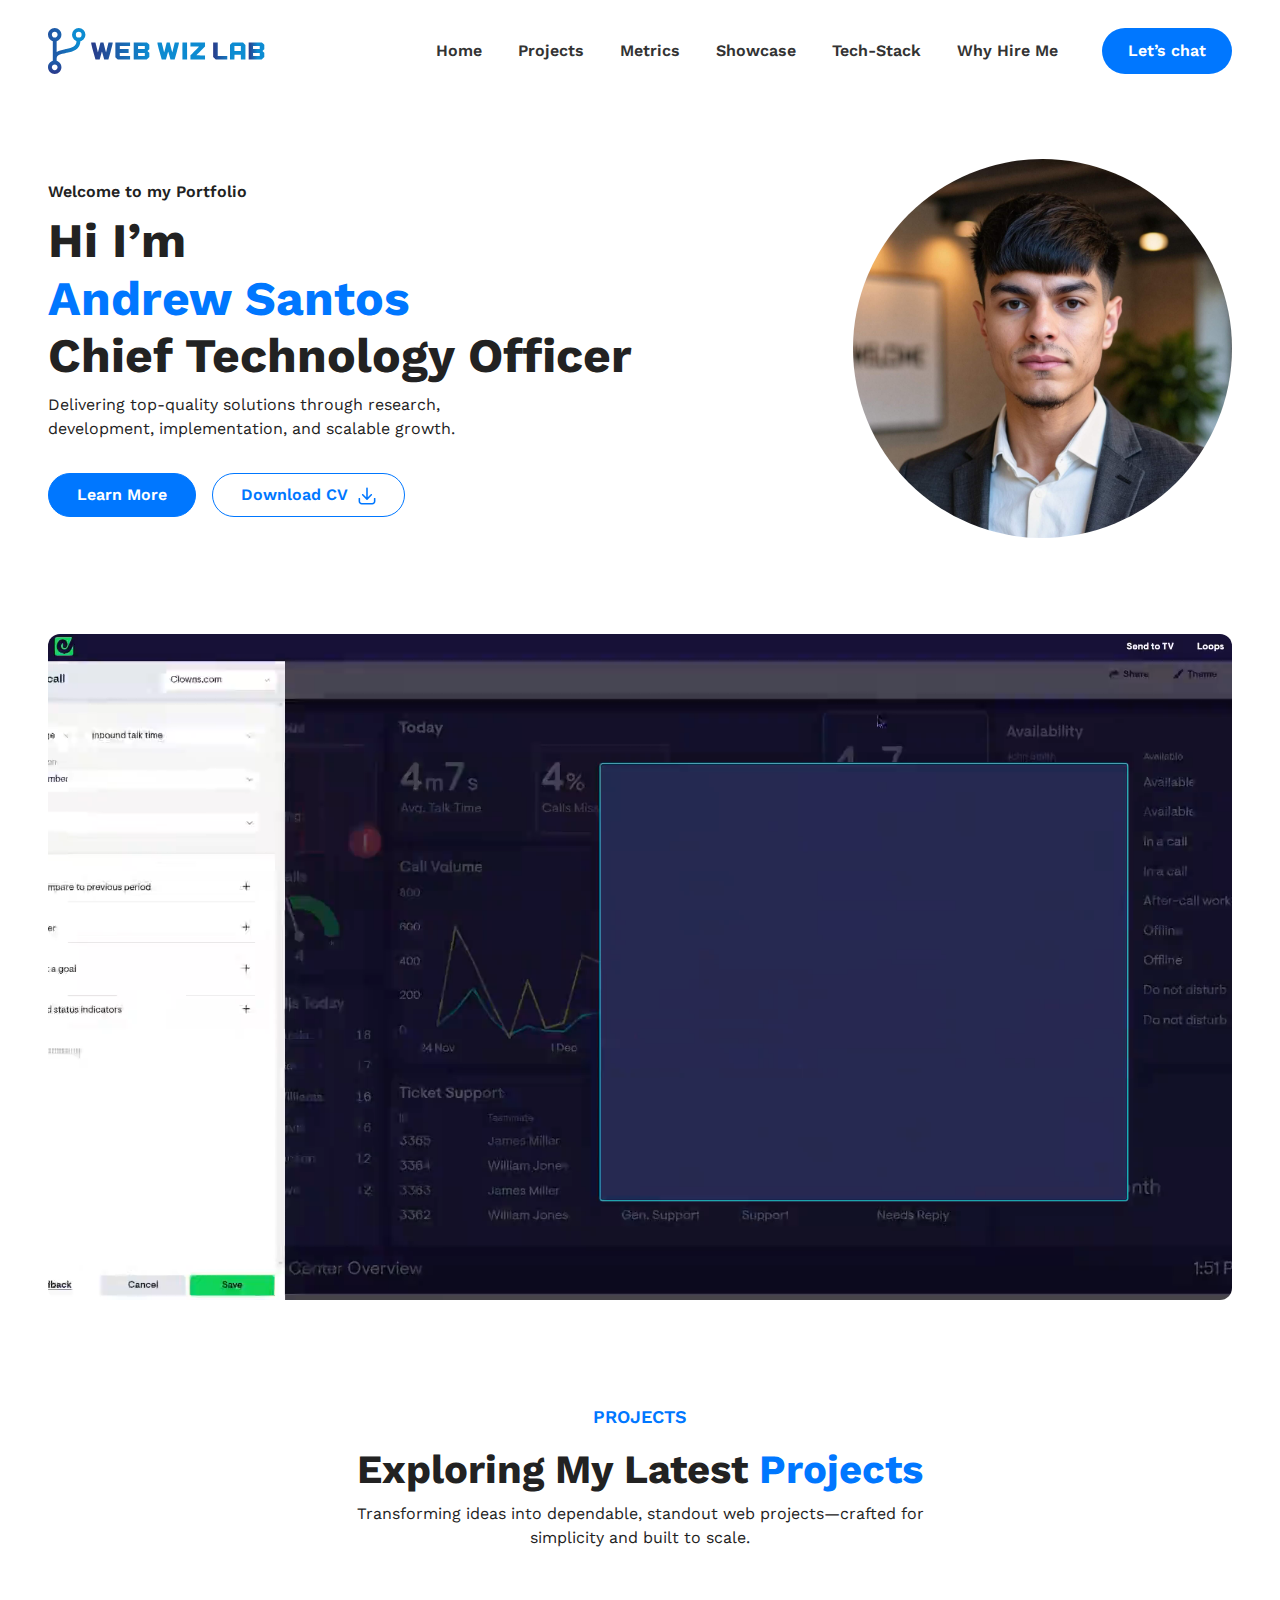
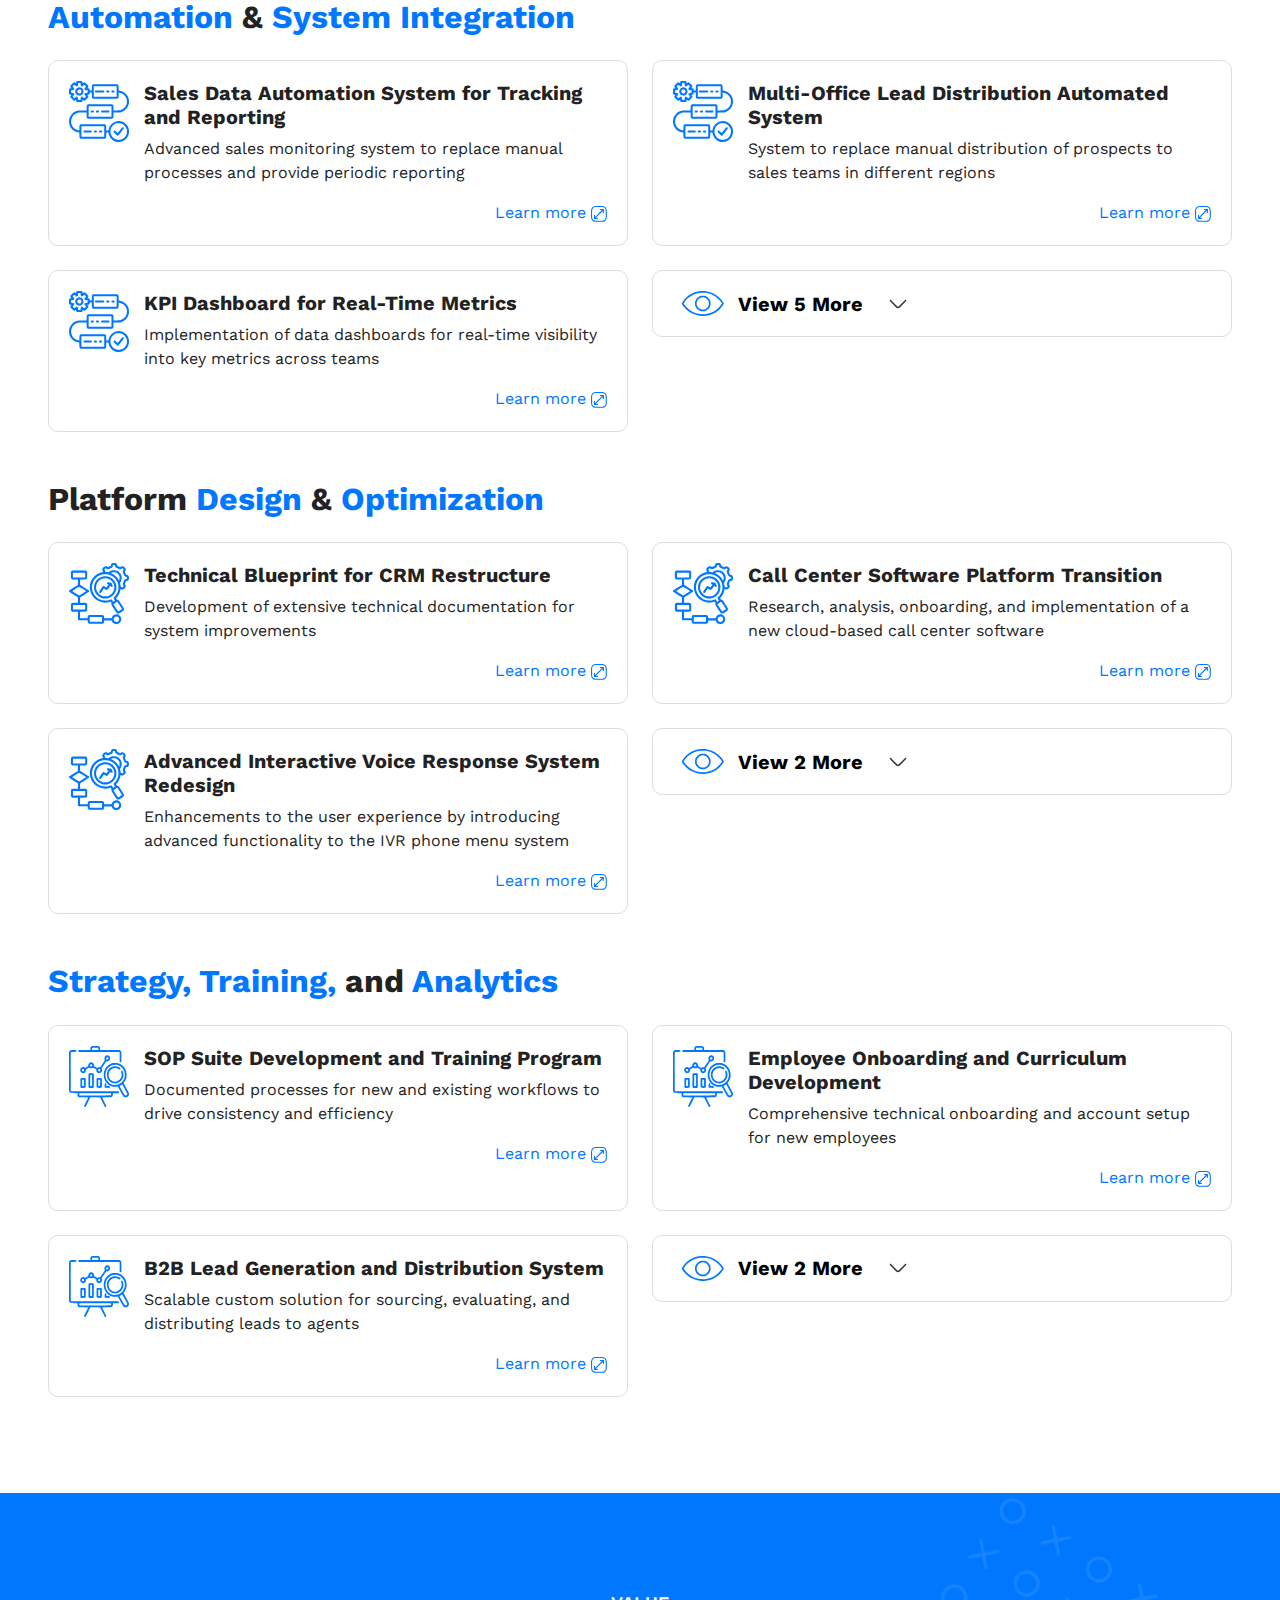
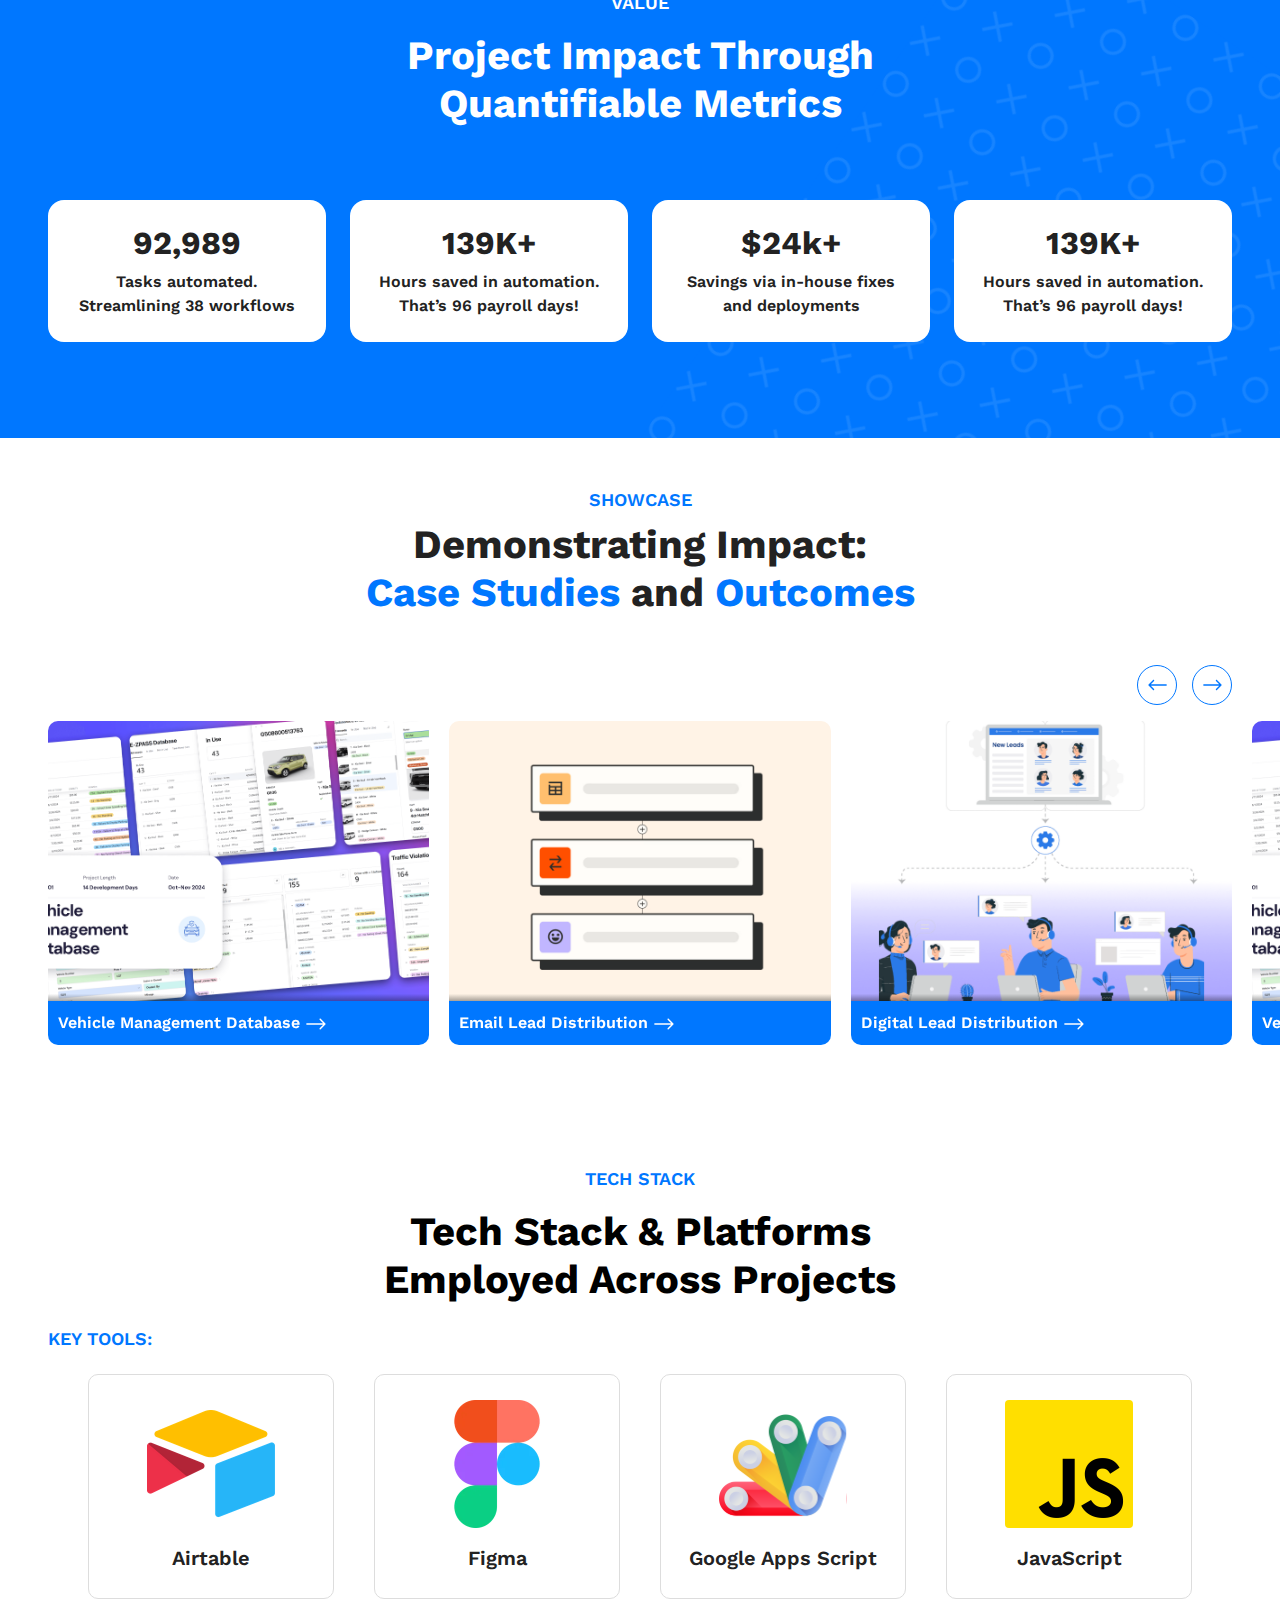
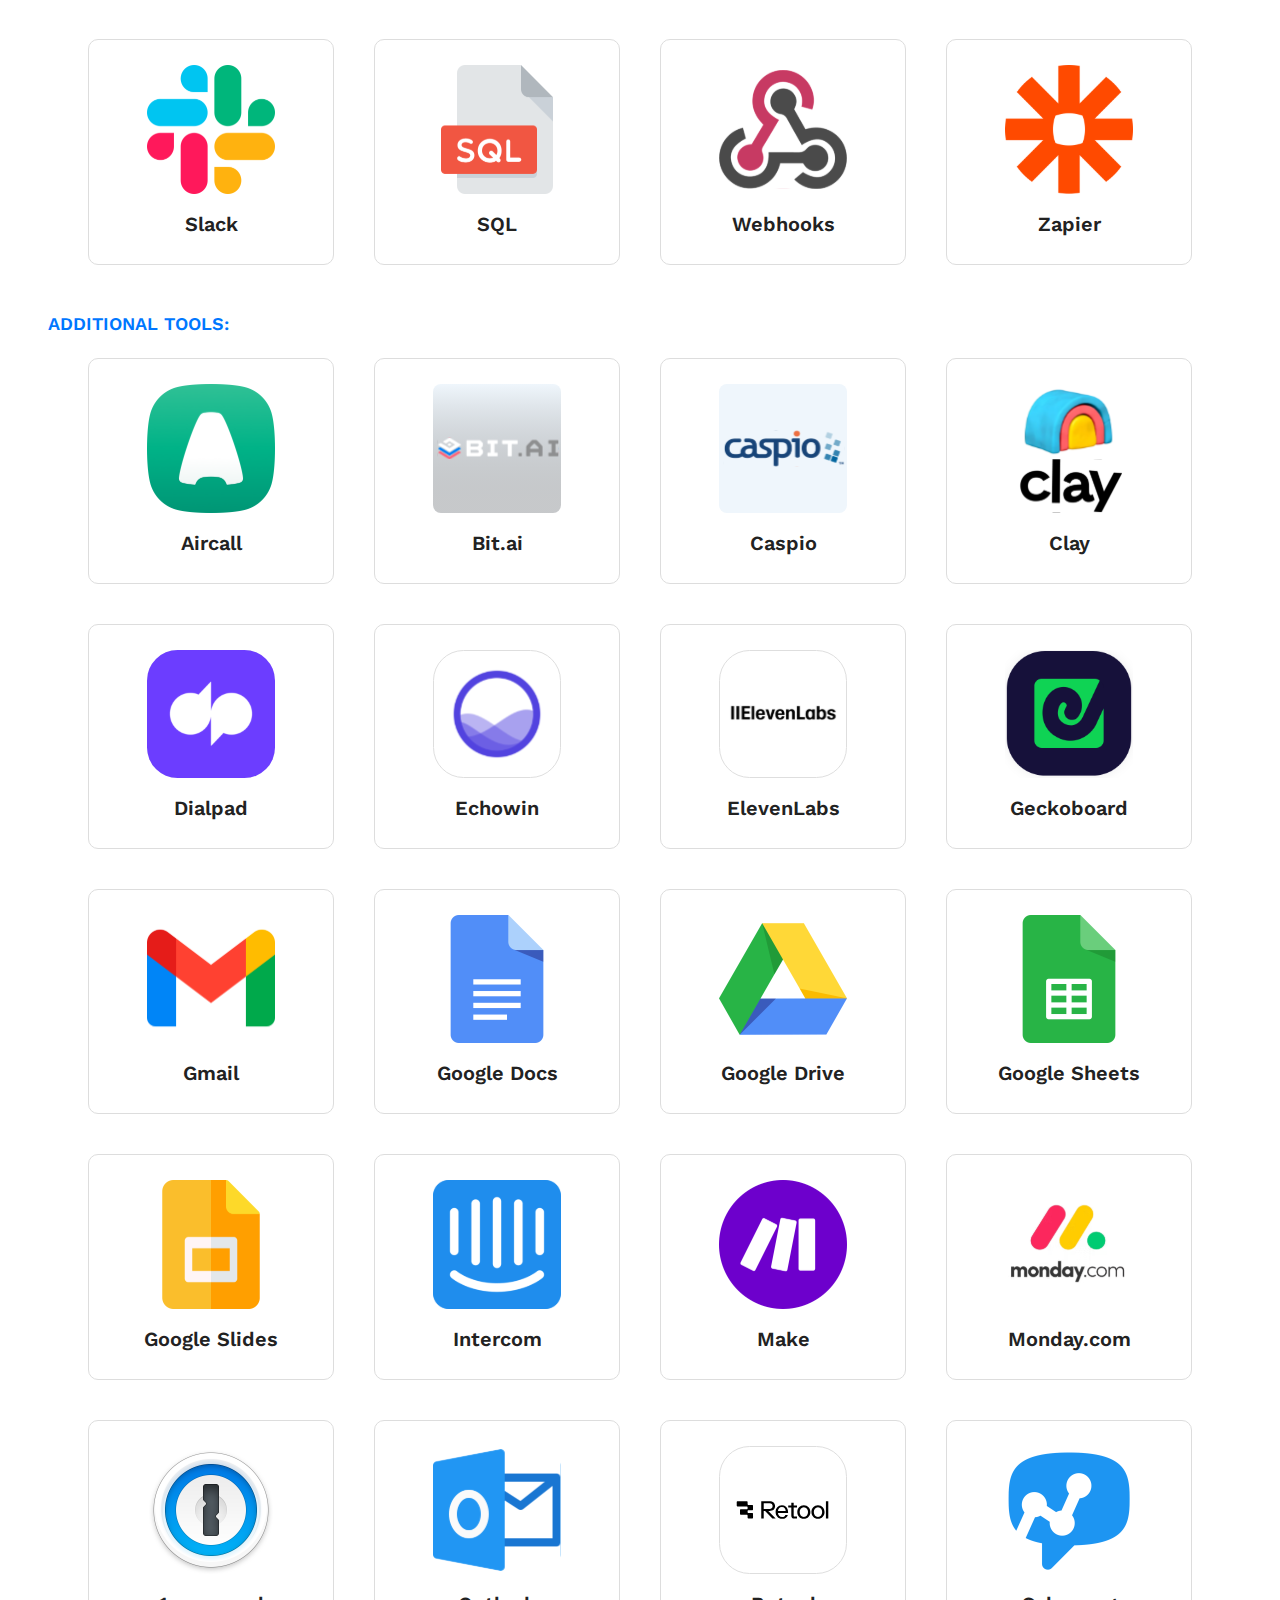
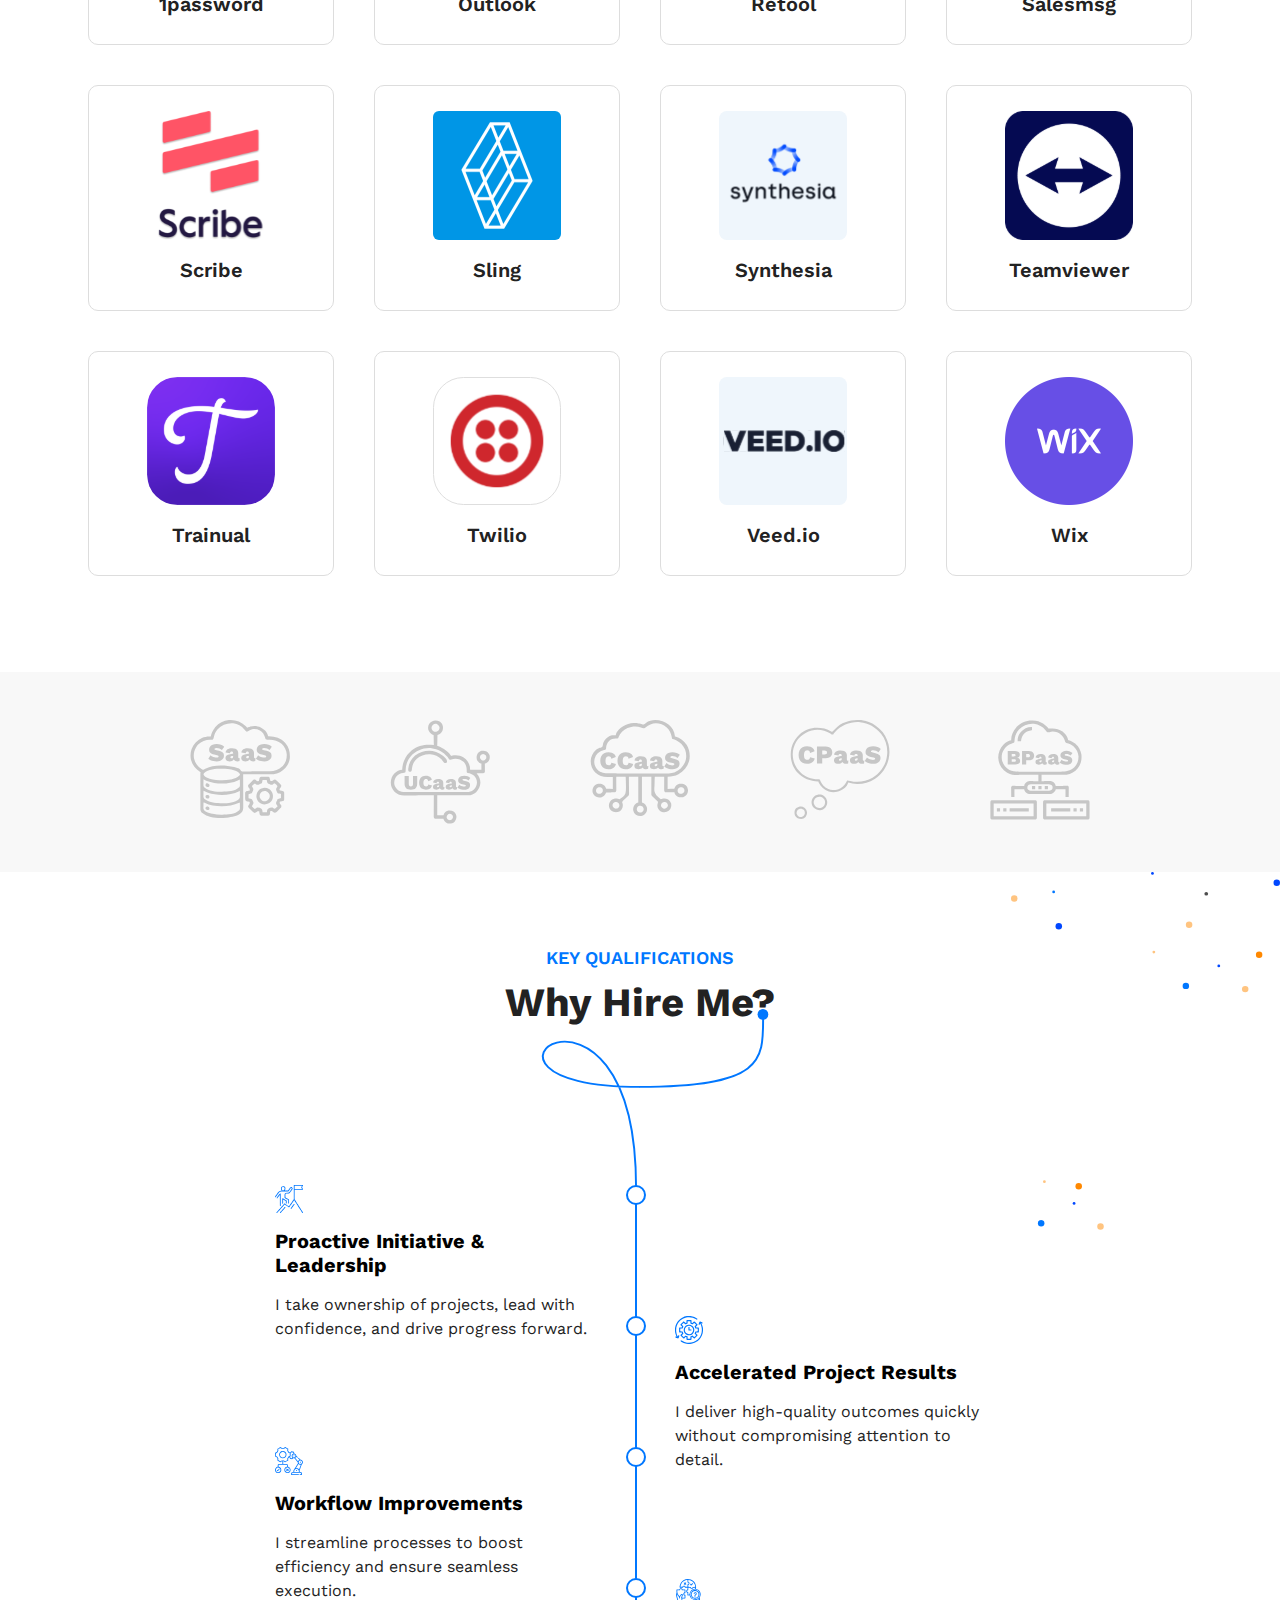
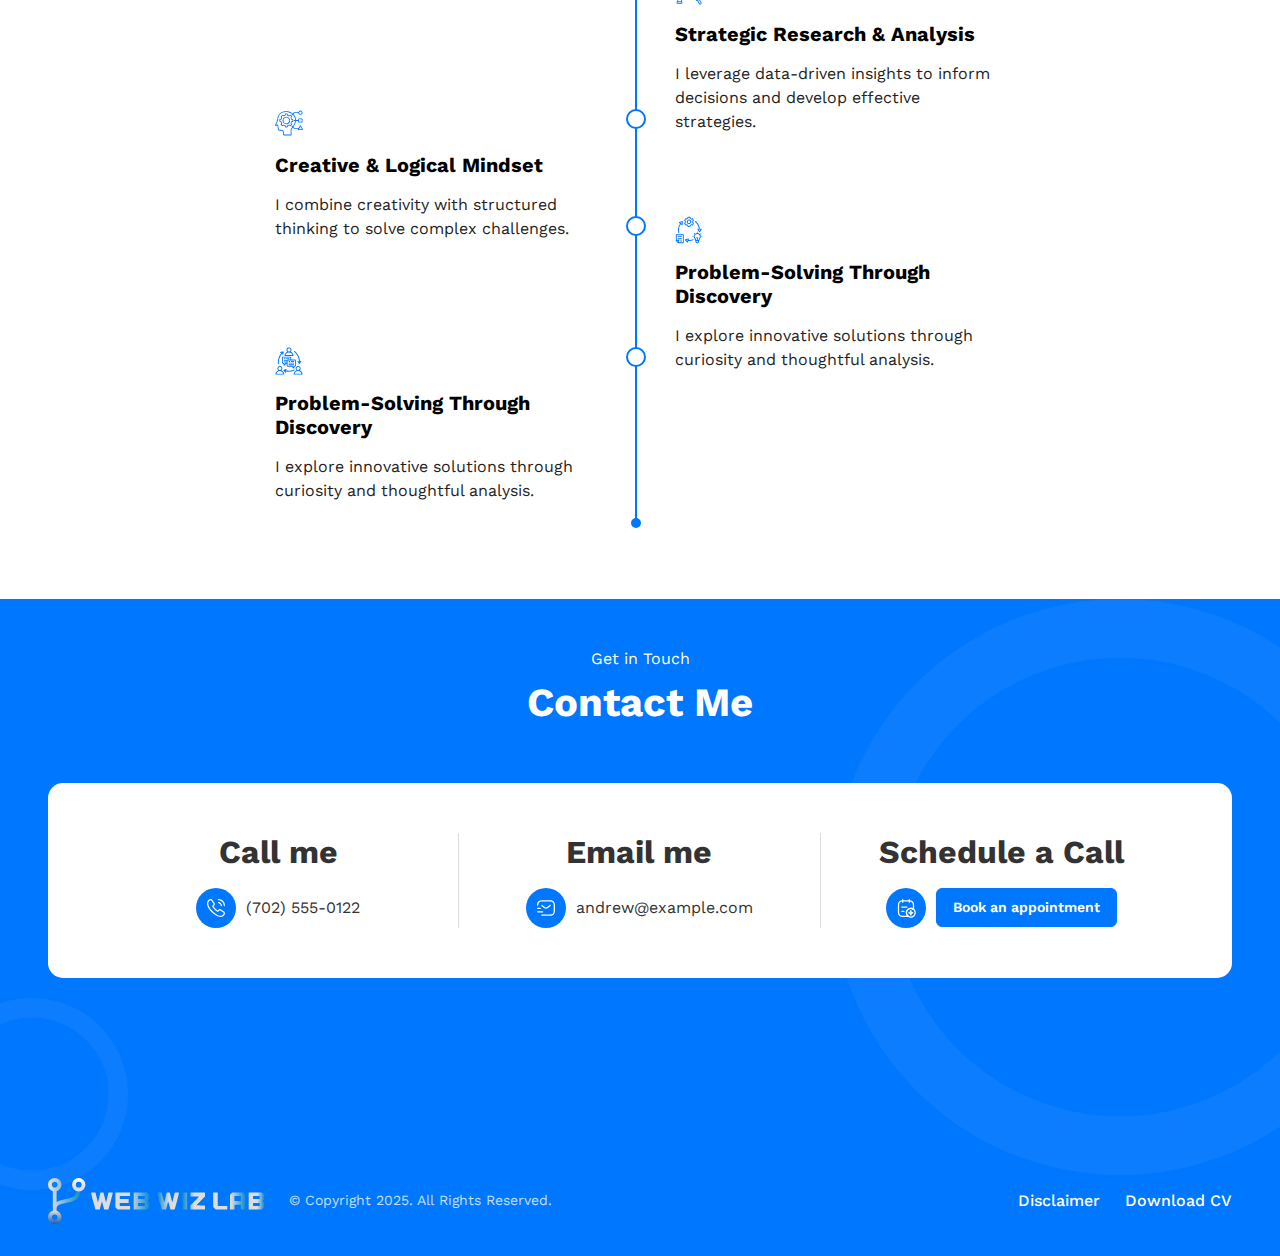
==== commit 79f55ce5: "Update index.html" ====
--- a/index.html
+++ b/index.html
@@ -732,39 +732,41 @@
                     <div class="col-lg-9">
                       <div class="mb-5">
                         <h4 class="text_skyblue fw-semibold">Overview:</h4>
-                        <p class="fw-medium">Built and deployed</p>
+                        <p class="fw-medium">Integrated Google Places API into the booking software 
+                          to enhance the address entry process with autocomplete functionality, reducing 
+                          input errors and improving efficiency in handling customer addresses.</p>
                       </div>
 
                       <div>
                         <h4 class="text_skyblue fw-semibold">Responsibilities:</h4>
                         <ul class="marker_skyblue fw-medium">
                           <li class="mb-2">
-                            <span class="text_skyblue">System Development and Integration:</span>
-                            Utilized Google Apps Scripts, Slack App Builder, Zapier, and proprietary
-                            API endpoints to create a centralized system for payment notifications.
-                          </li>
-
-                          <li class="mb-2">
-                            <span class="text_skyblue">Data Consolidation:</span> Consolidated
-                            payment confirmation data from multiple platforms into a single Slack
-                            channel, providing immediate visibility into payment statuses and
-                            reducing the need for cross-department coordination.
-                          </li>
-
-                          <li class="mb-2">
-                            <span class="text_skyblue">Real-Time Declined Payment Alerts:</span>
-                            Designed automated alerts for declined transactions, allowing timely
-                            intervention to resolve transaction issues and minimize disruptions in
-                            order processing.
+                            <span class="text_skyblue">Regional Address Prioritization:</span>
+                            Restricted autocomplete results to prioritize addresses within 
+                            New York's geographical bounds for region-specific relevance.
+                          </li>
+
+                          <li class="mb-2">
+                            <span class="text_skyblue">Enhanced City Accuracy:</span> 
+                            Refined city extraction logic to display precise city names from 
+                            predictions (e.g., "Jamaica" instead of "Queens") and ensured 
+                            reliable handling of locality, sublocality, or neighborhood data.
+                          </li>
+
+                          <li class="mb-2">
+                            <span class="text_skyblue">State Field Integrity:</span>
+                            Preserved the default state value in the state field by preventing 
+                            overwrites from the autocomplete feature.
                           </li>
                         </ul>
                       </div>
                       <div class="mb-4">
                         <h4 class="text_skyblue fw-semibold">Outcome:</h4>
                         <p class="fw-medium">
-                          The new system significantly reduced manual input, improved operational
-                          efficiency, and ensured faster response times for payment-related
-                          processes, enhancing overall workflow and customer satisfaction.
+                          The integration improved address input accuracy, minimized user errors, 
+                          facilitated cross-application dependencies, and streamlined the booking 
+                          process by prioritizing relevant, localized suggestions and ensuring 
+                          consistent state field values.
                         </p>
                       </div>
                       
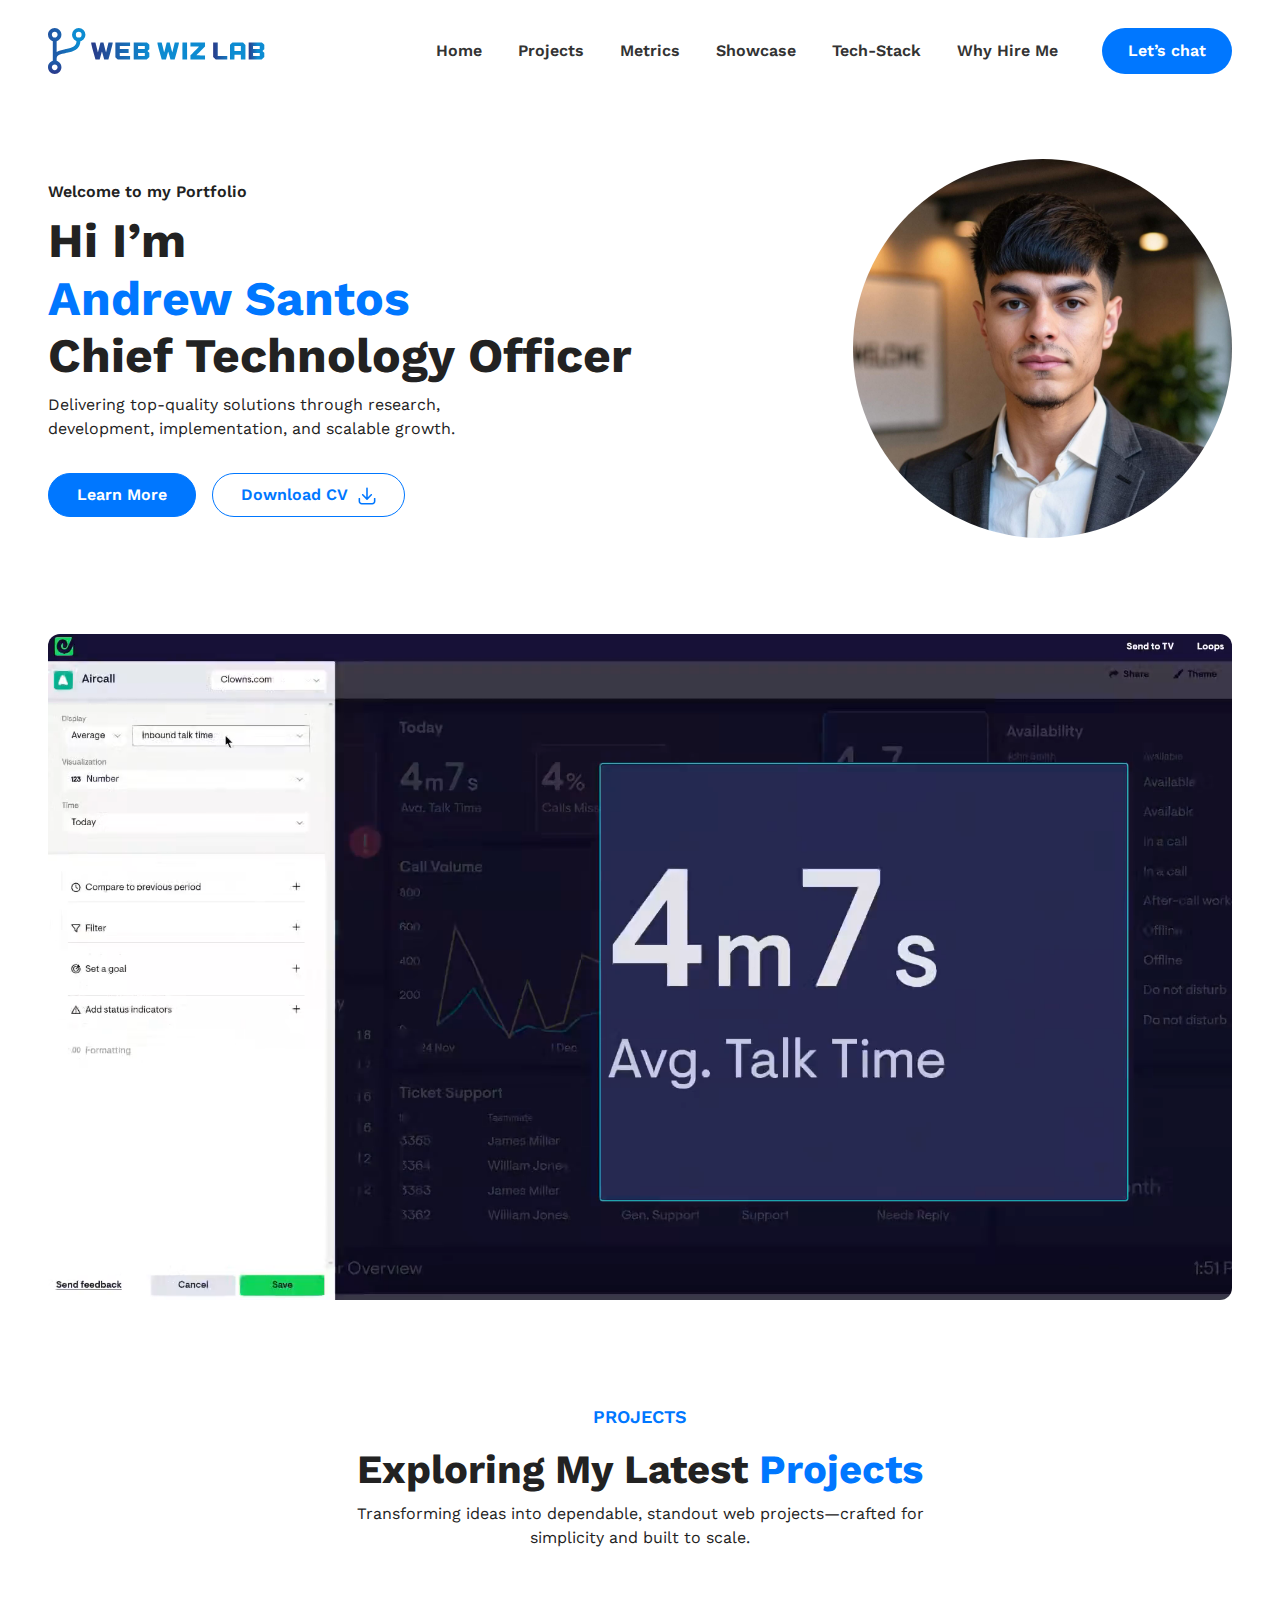
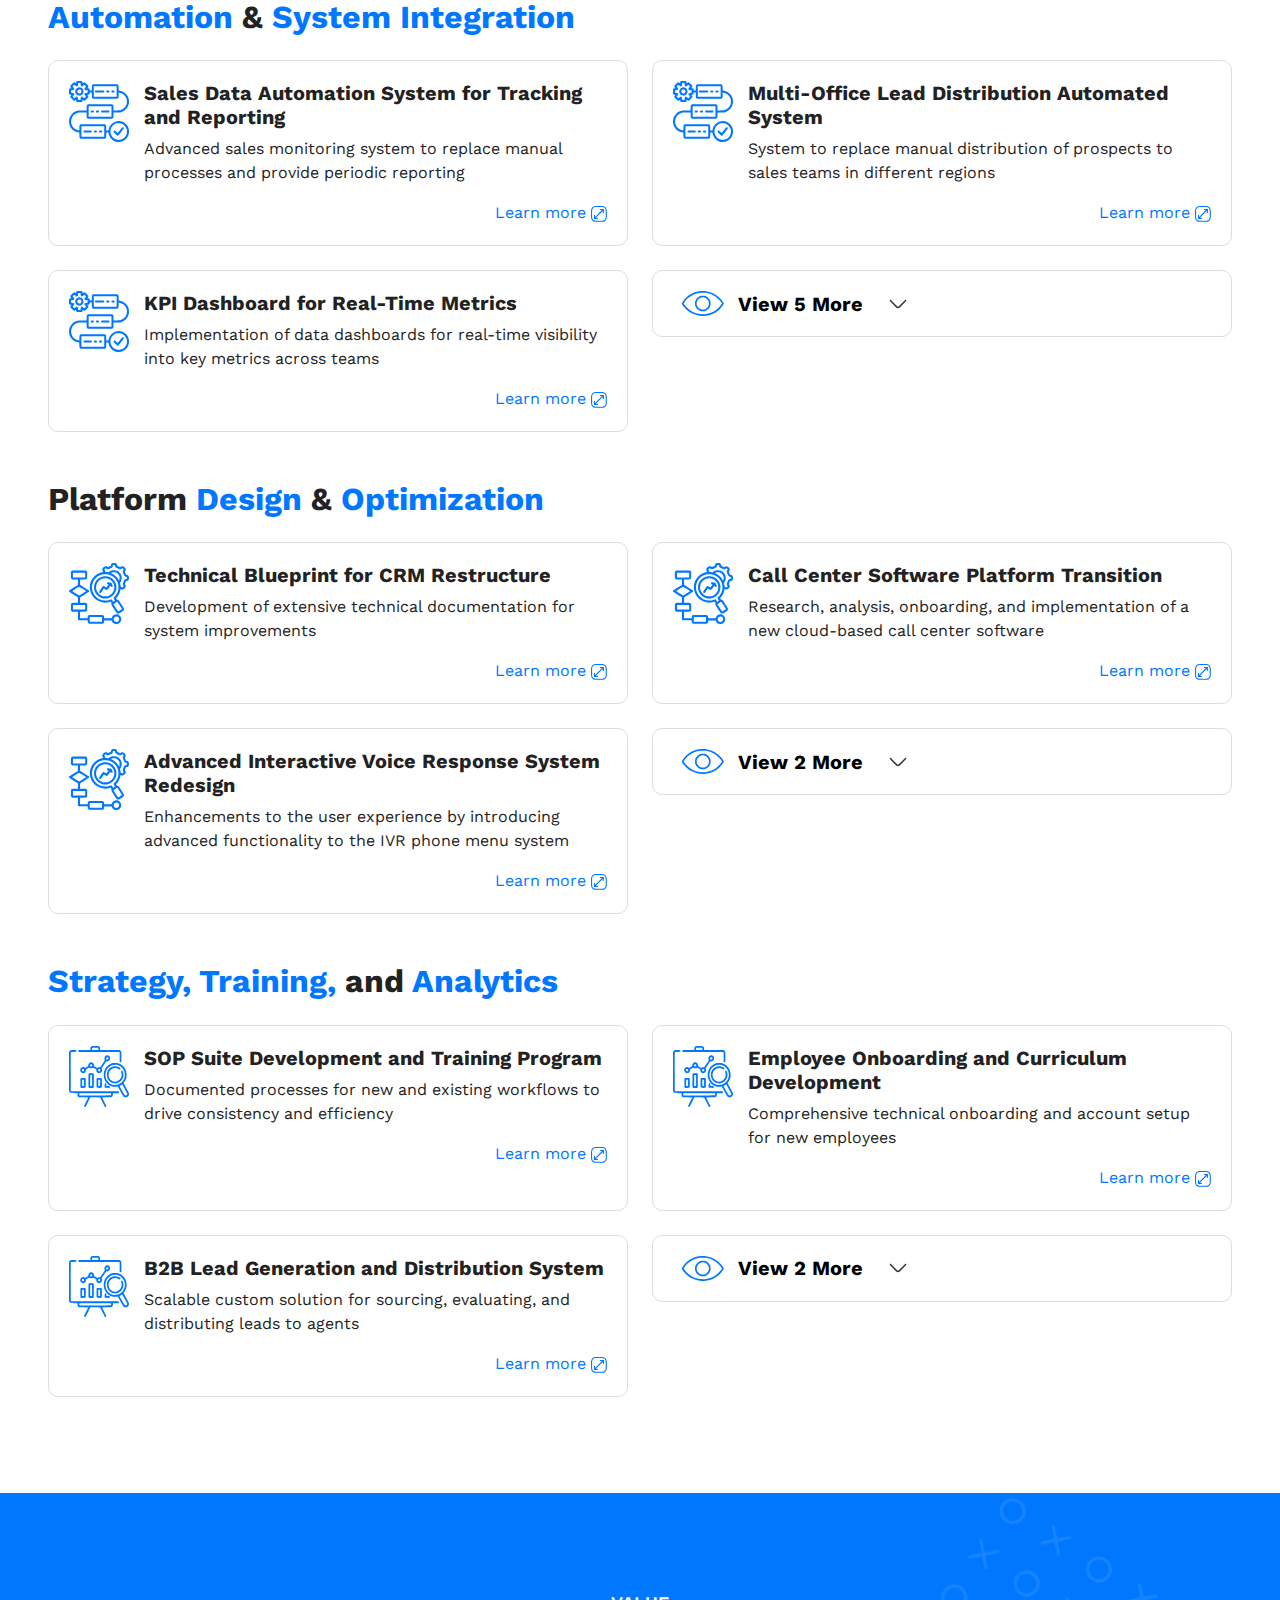
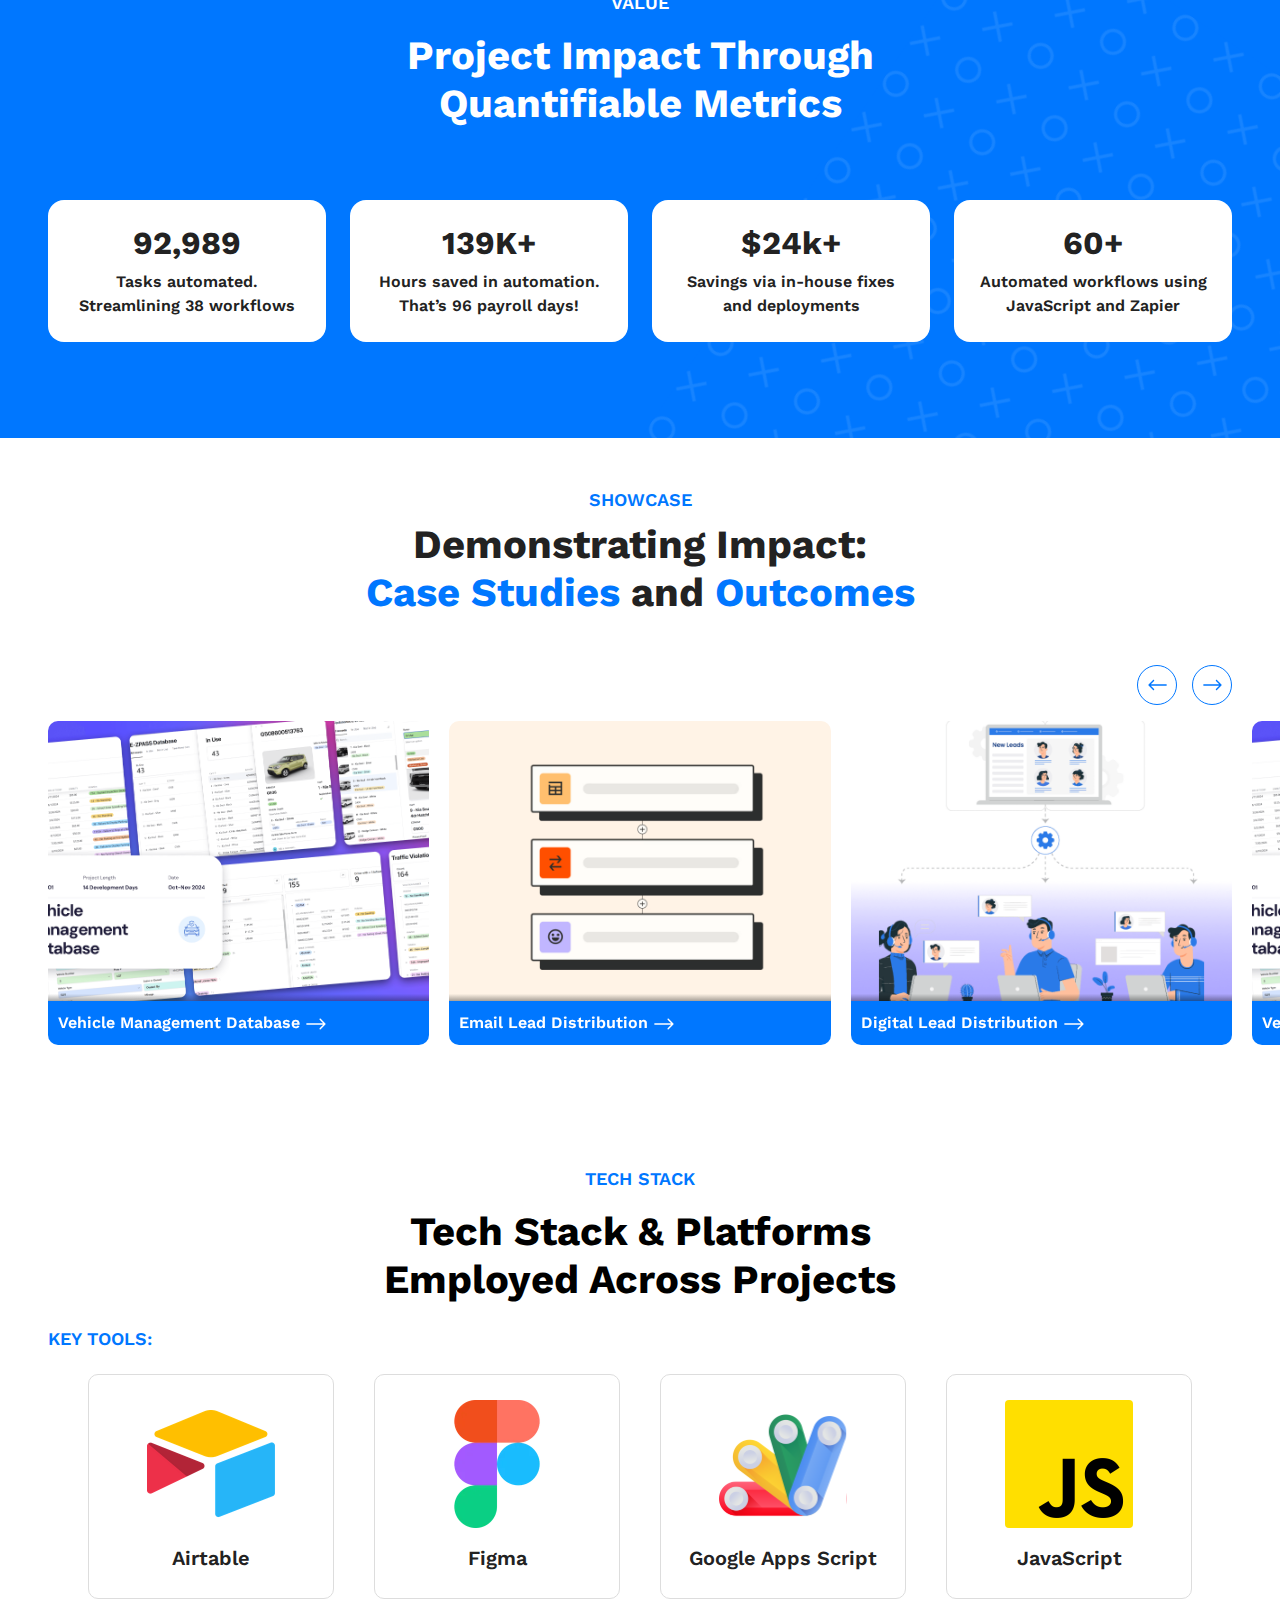
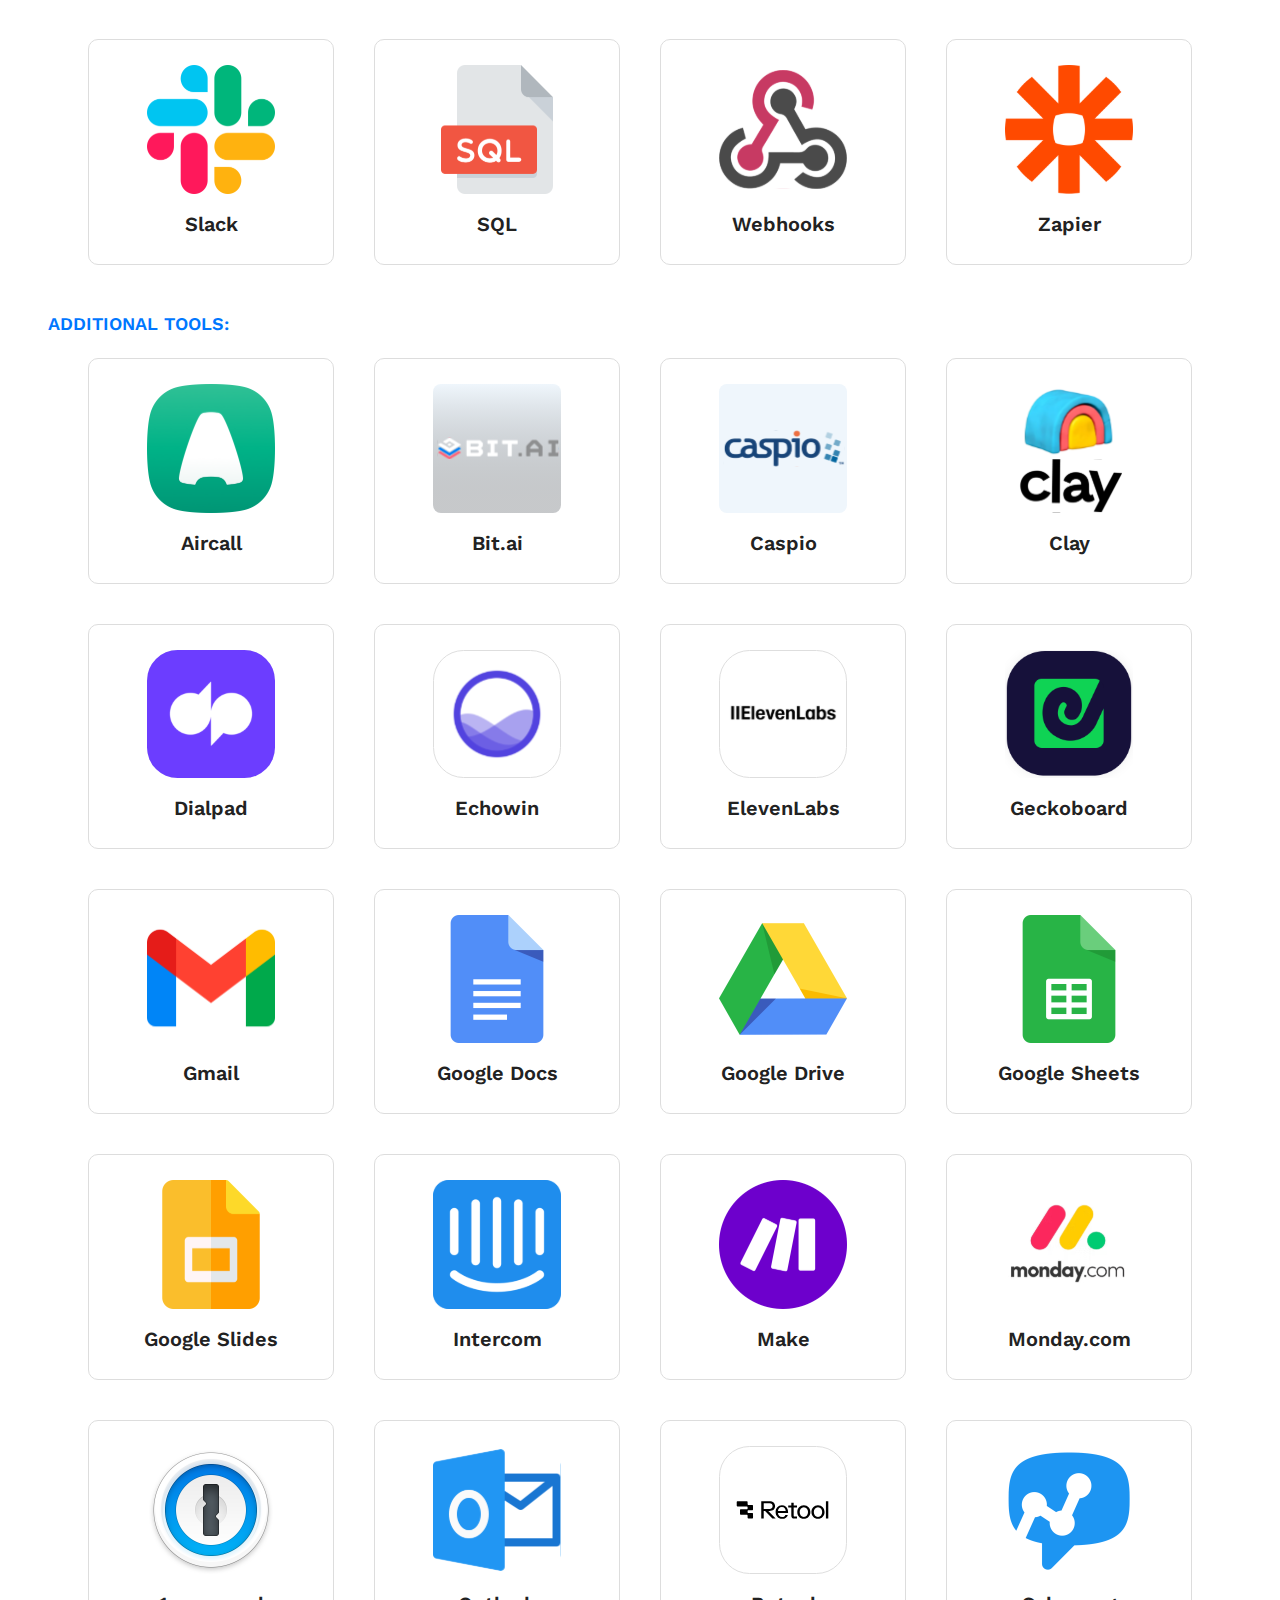
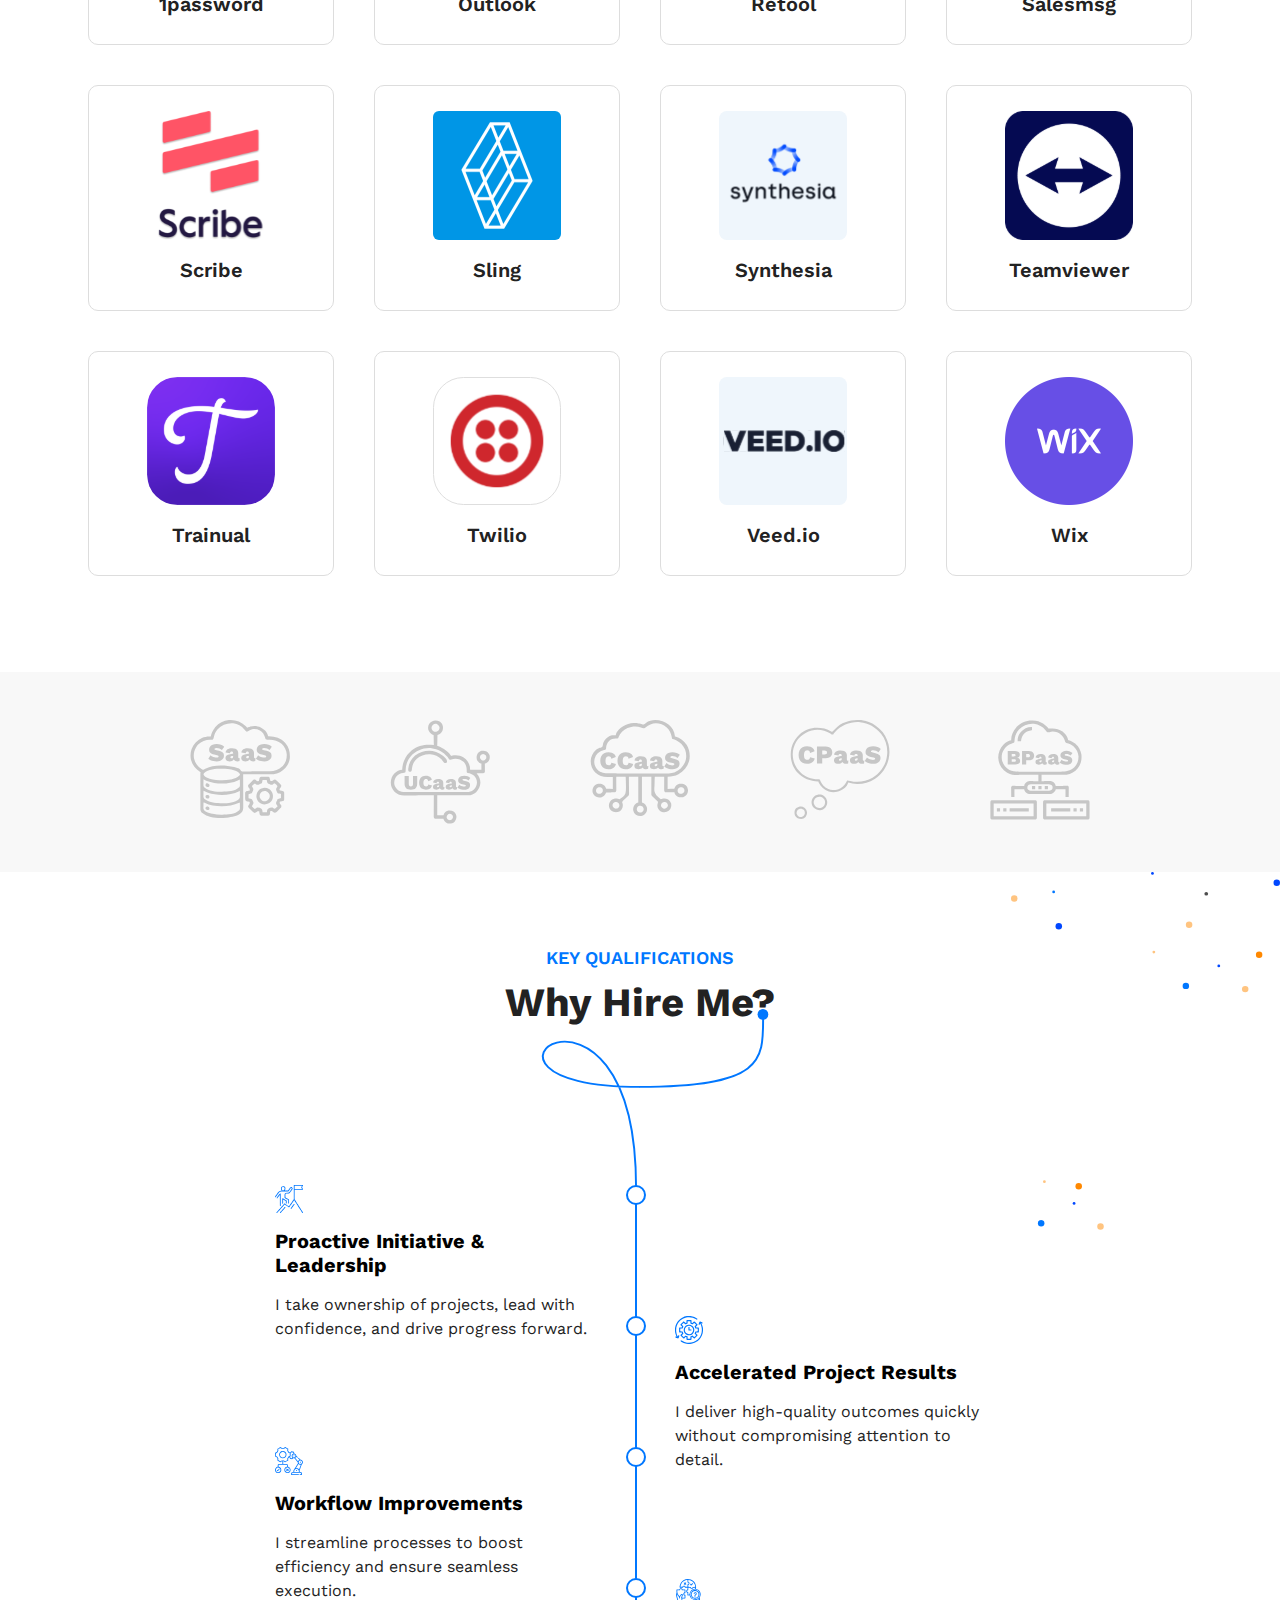
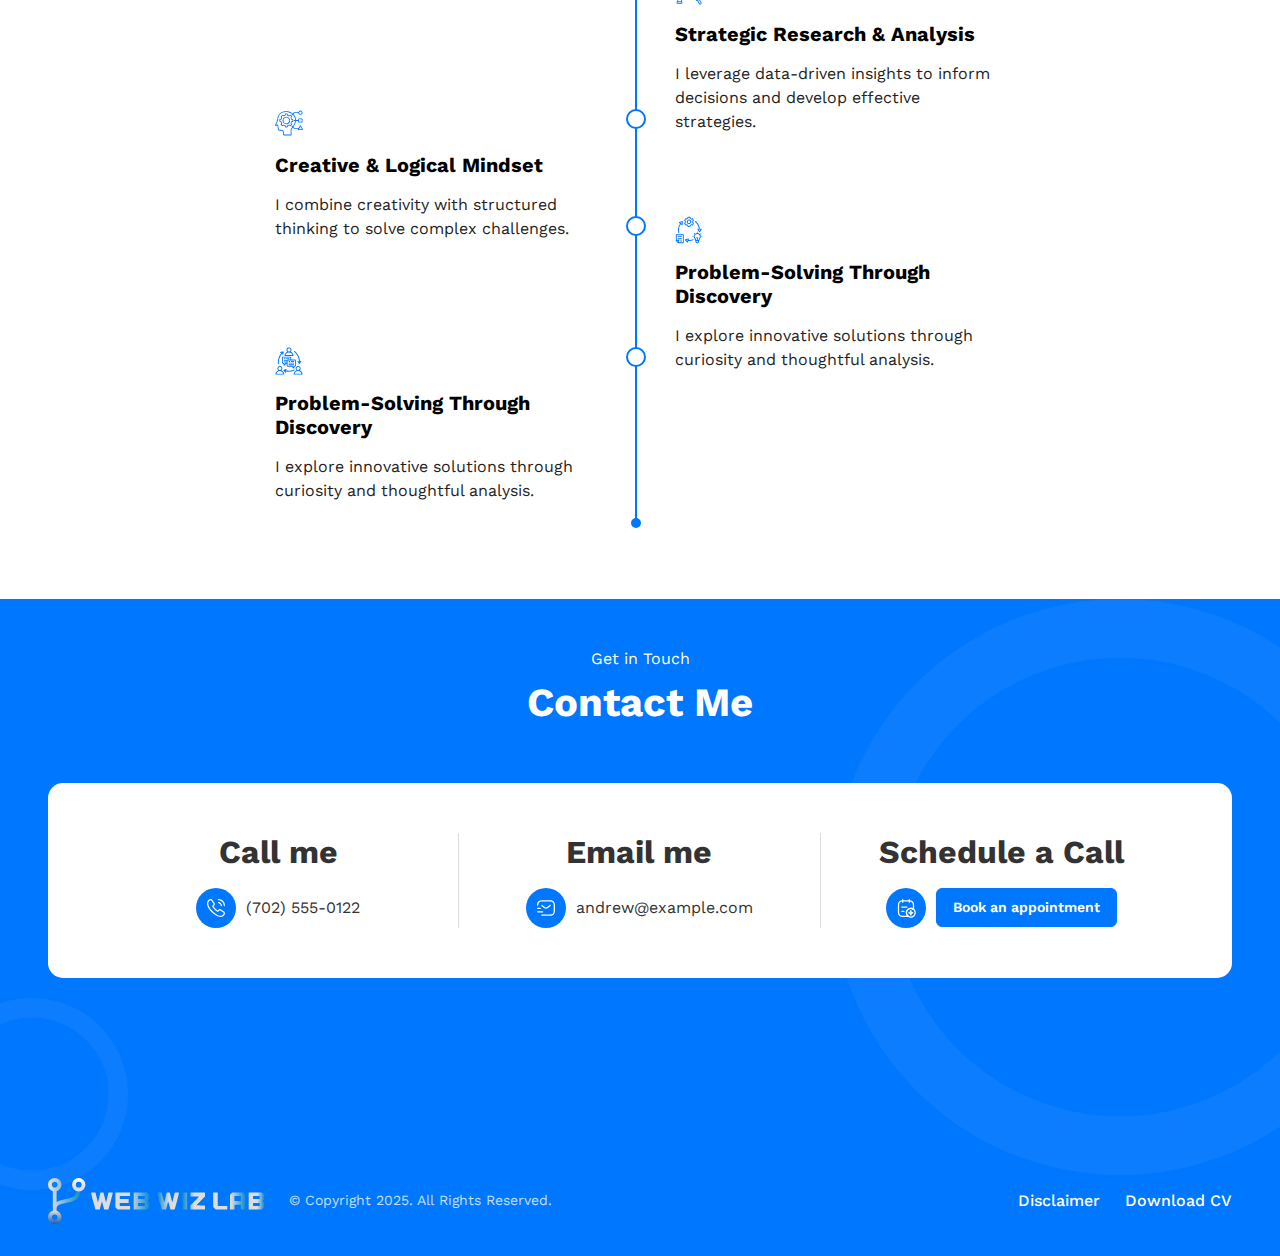
==== commit bf8d808f: "Update index.html" ====
--- a/index.html
+++ b/index.html
@@ -1830,9 +1830,9 @@
               </p>
               <div class="d-flex justify-content-lg-start justify-content-center gap-3 btns">
                 <a href="#projects" class="button btn_skyblue">Learn More</a>
-                <a target="_blank" href="https://drive.google.com/file/d/1ECbrJb2rJL3-gwU8weNoXl30YXtA7Zmo/view" class="button btn_skyblue_outline"
-                  >Download CV <img src="img/download-icon.svg" alt=""
-                /></a>
+                <a href="img/Santos_Andrew_Resume.pdf" download class="button btn_skyblue_outline">
+                 Download CV <img src="img/download-icon.svg" alt="" />
+                 </a>
               </div>
             </div>
             <div class="col-lg-4">
@@ -2407,8 +2407,8 @@
             </div>
             <div class="col-md-3 col-sm-6">
               <div class="bg-white p-4 rounded-4 text-center">
-                <h3 class="h2 fw-bold mb-2">139K+</h3>
-                <p class="fw-semibold mb-0">Hours saved in automation. That’s 96 payroll days!</p>
+                <h3 class="h2 fw-bold mb-2">60+</h3>
+                <p class="fw-semibold mb-0">Automated workflows using JavaScript and Zapier</p>
               </div>
             </div>
           </div>
@@ -2873,7 +2873,7 @@
               >
                 <div class="footer_links">
                   <button data-bs-toggle="modal" data-bs-target="#disclaimer_modal">Disclaimer</button>
-                  <a target="_blank" href="https://drive.google.com/file/d/1ECbrJb2rJL3-gwU8weNoXl30YXtA7Zmo/view">Download CV</a>
+                  <a href="img/Santos_Andrew_Resume.pdf" download>Download CV</a>
                 </div>
               </div>
             </div>
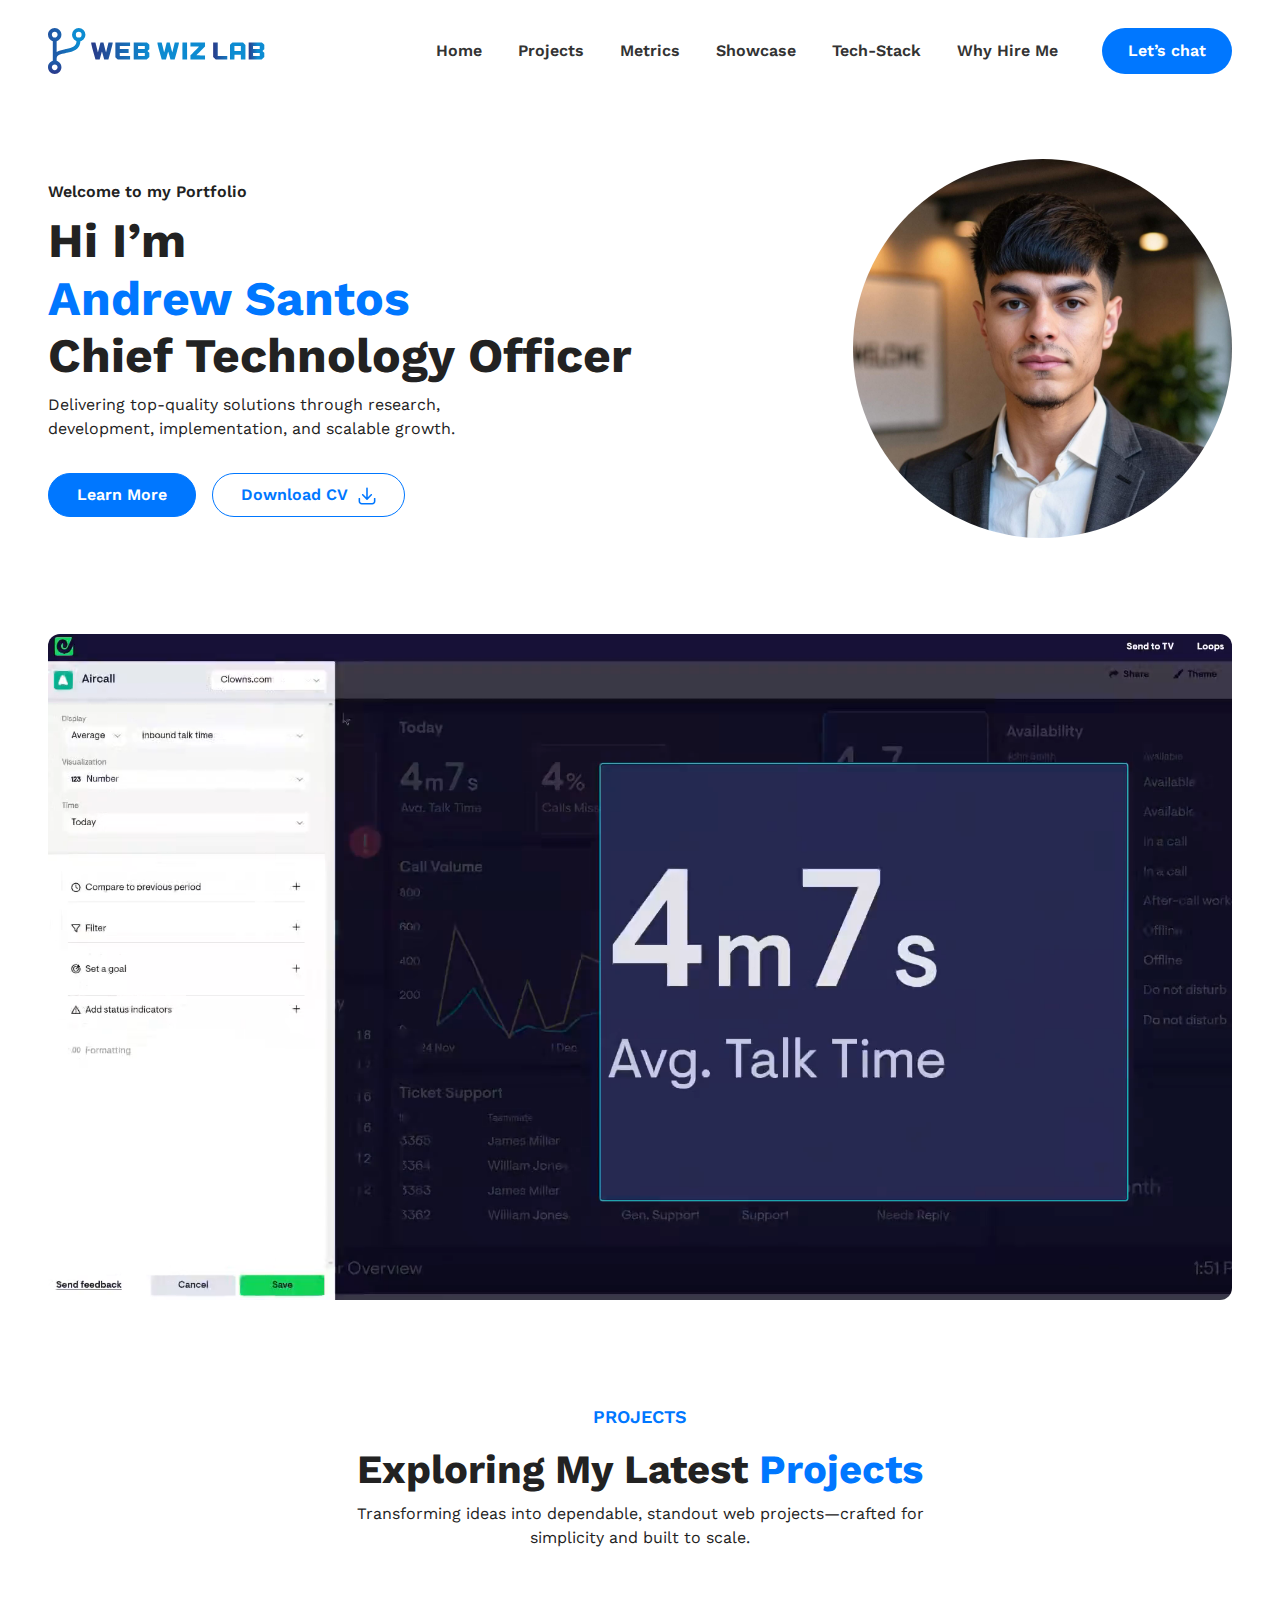
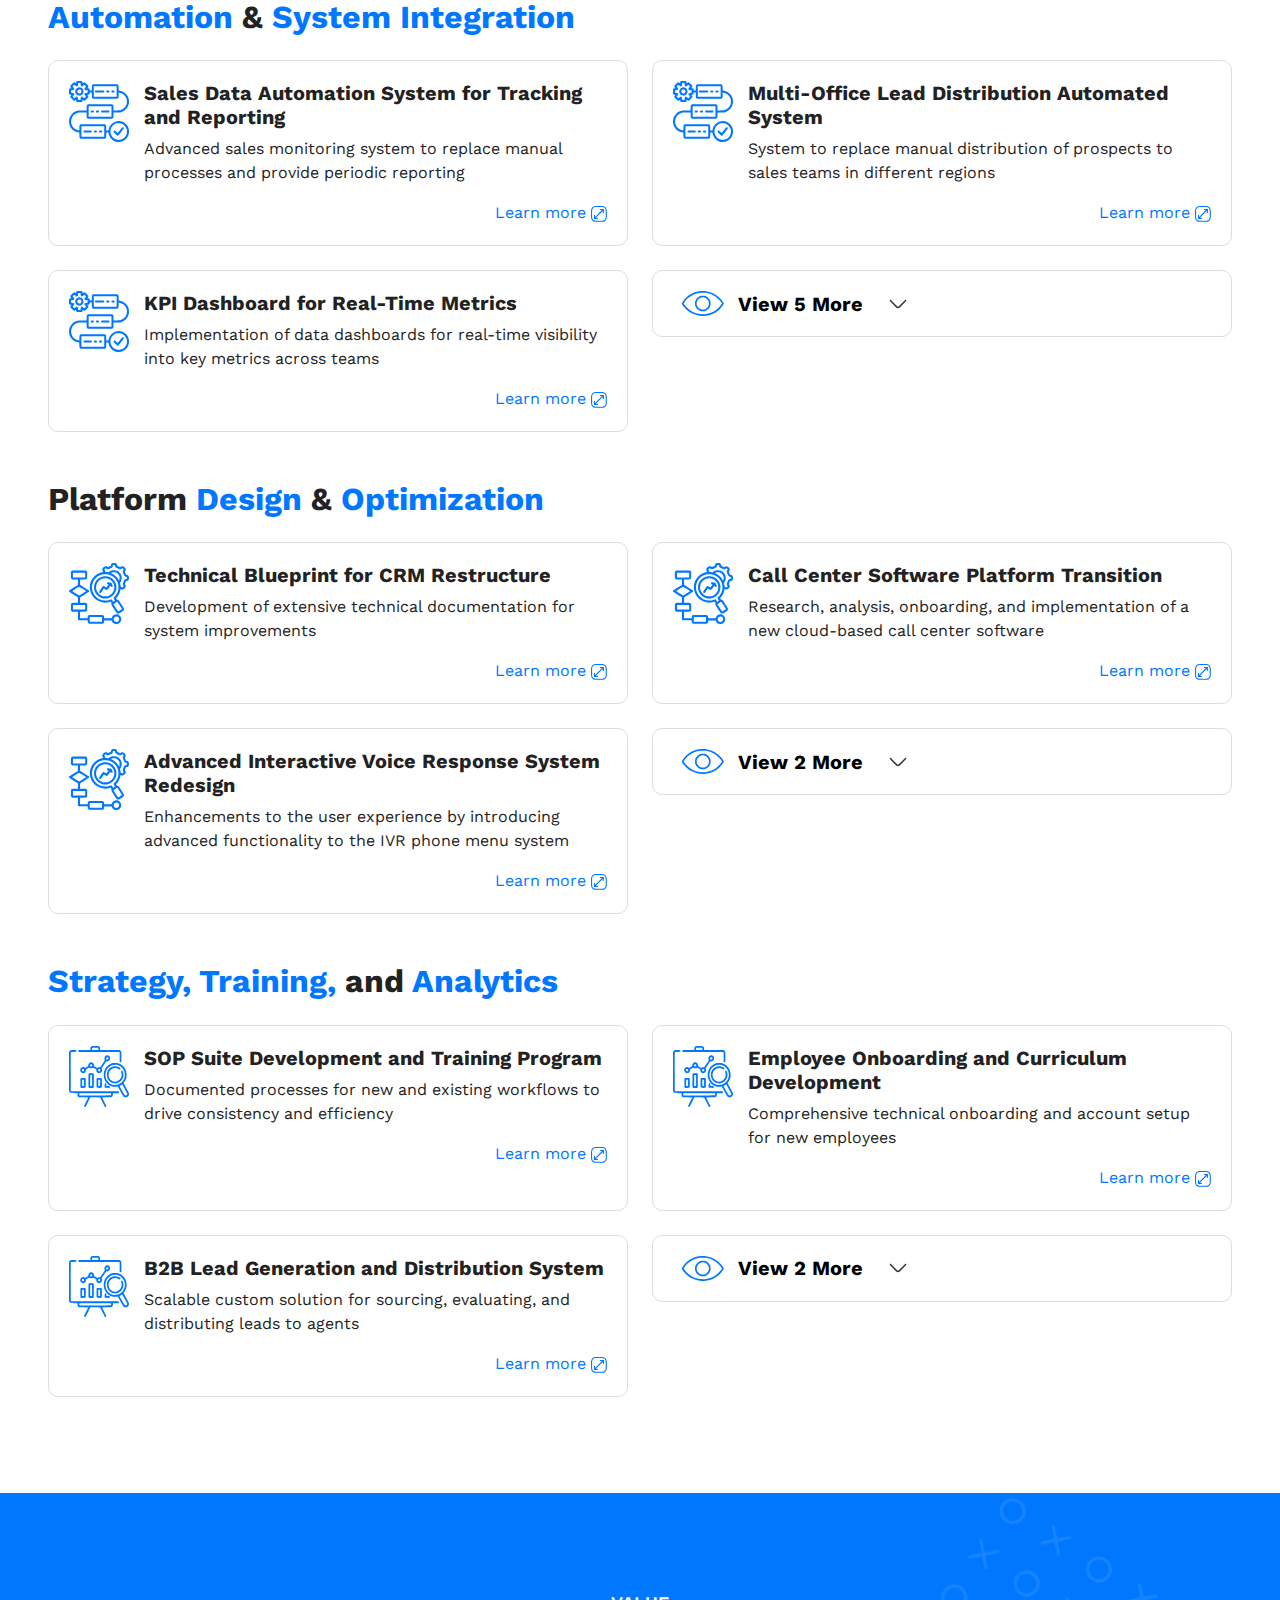
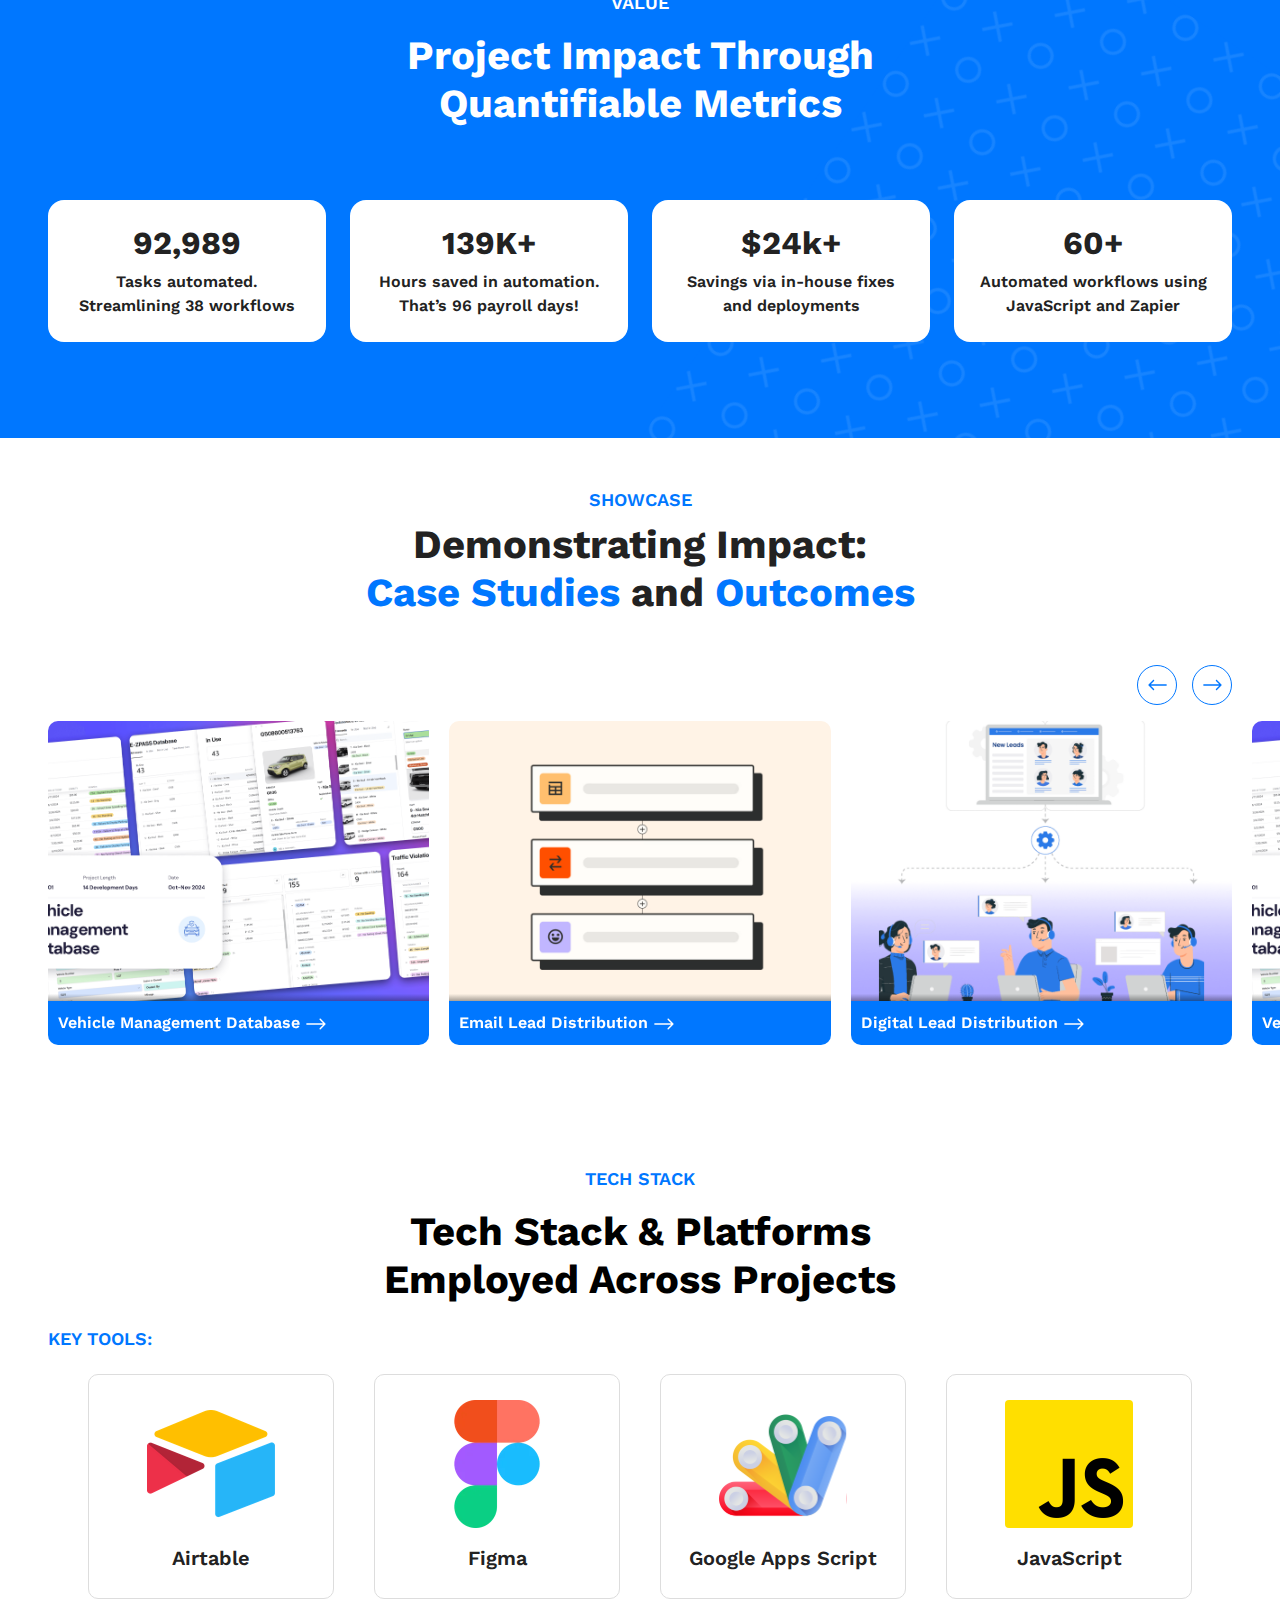
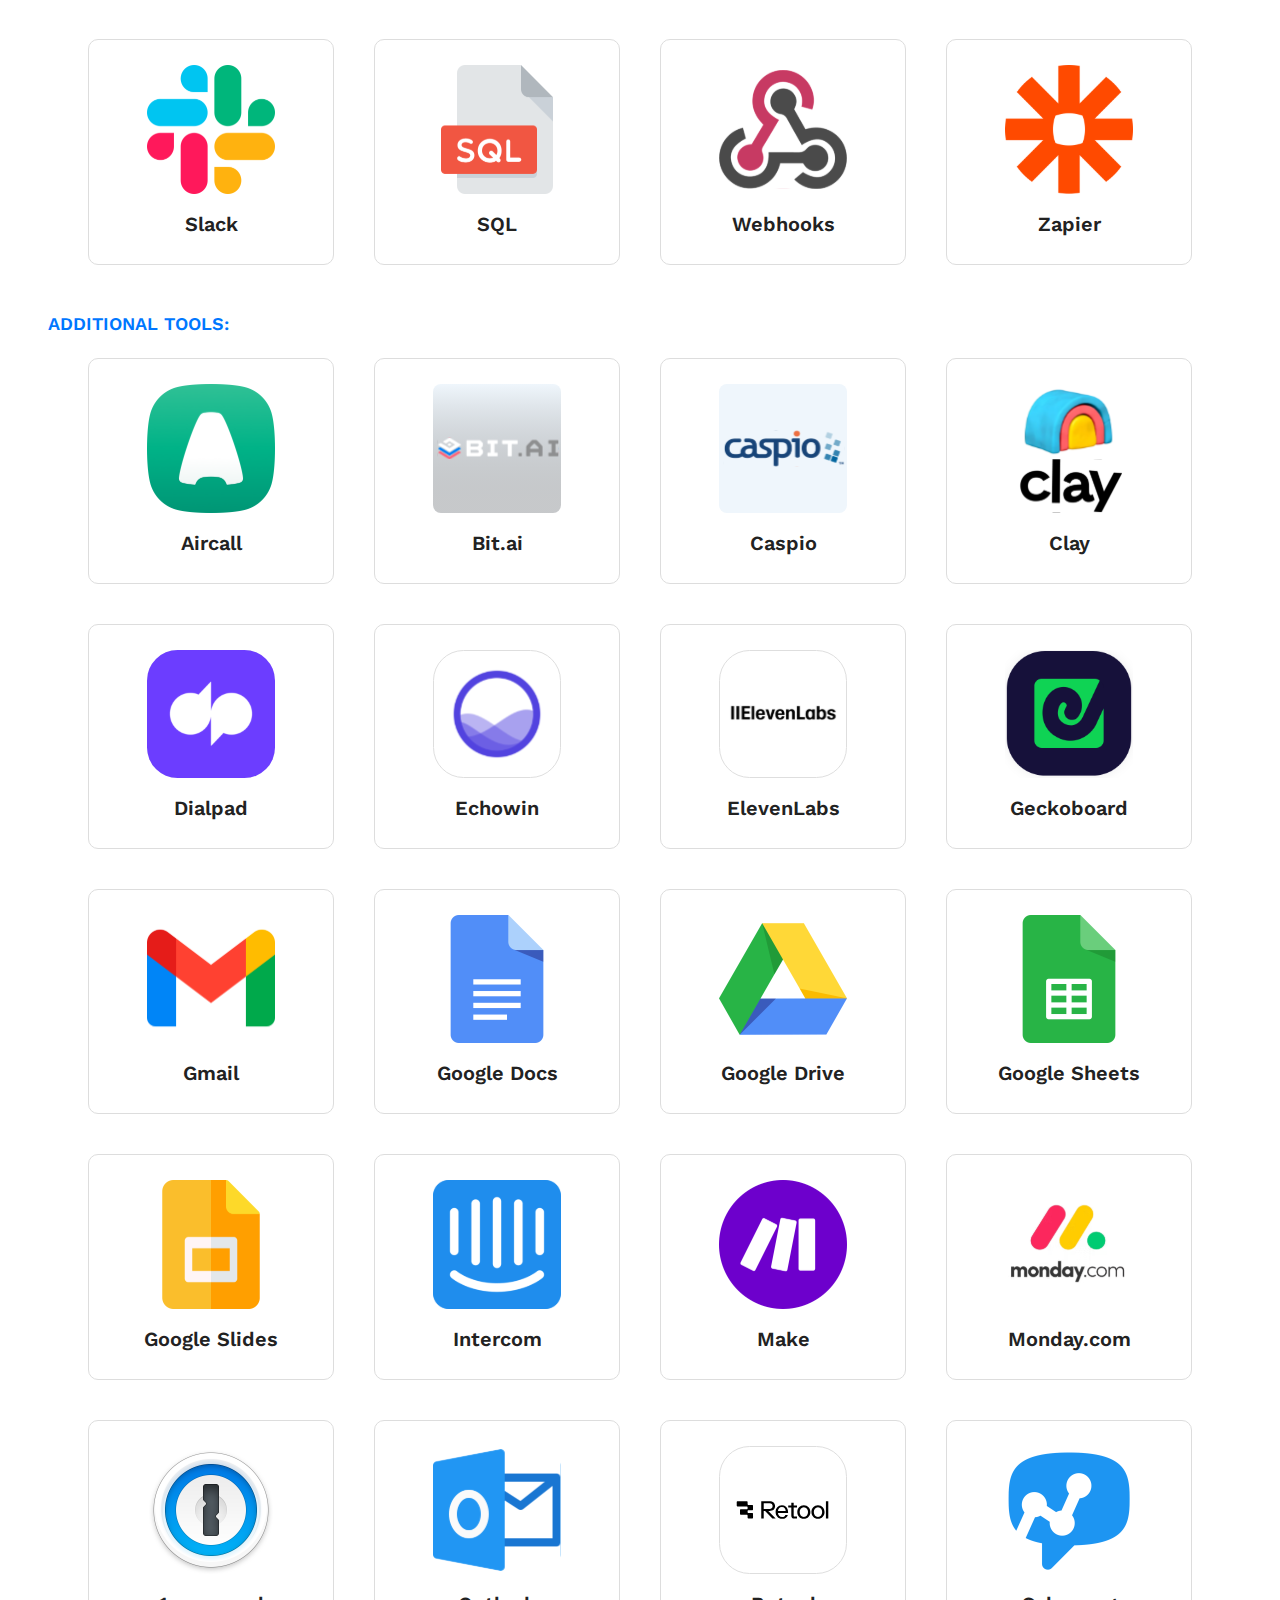
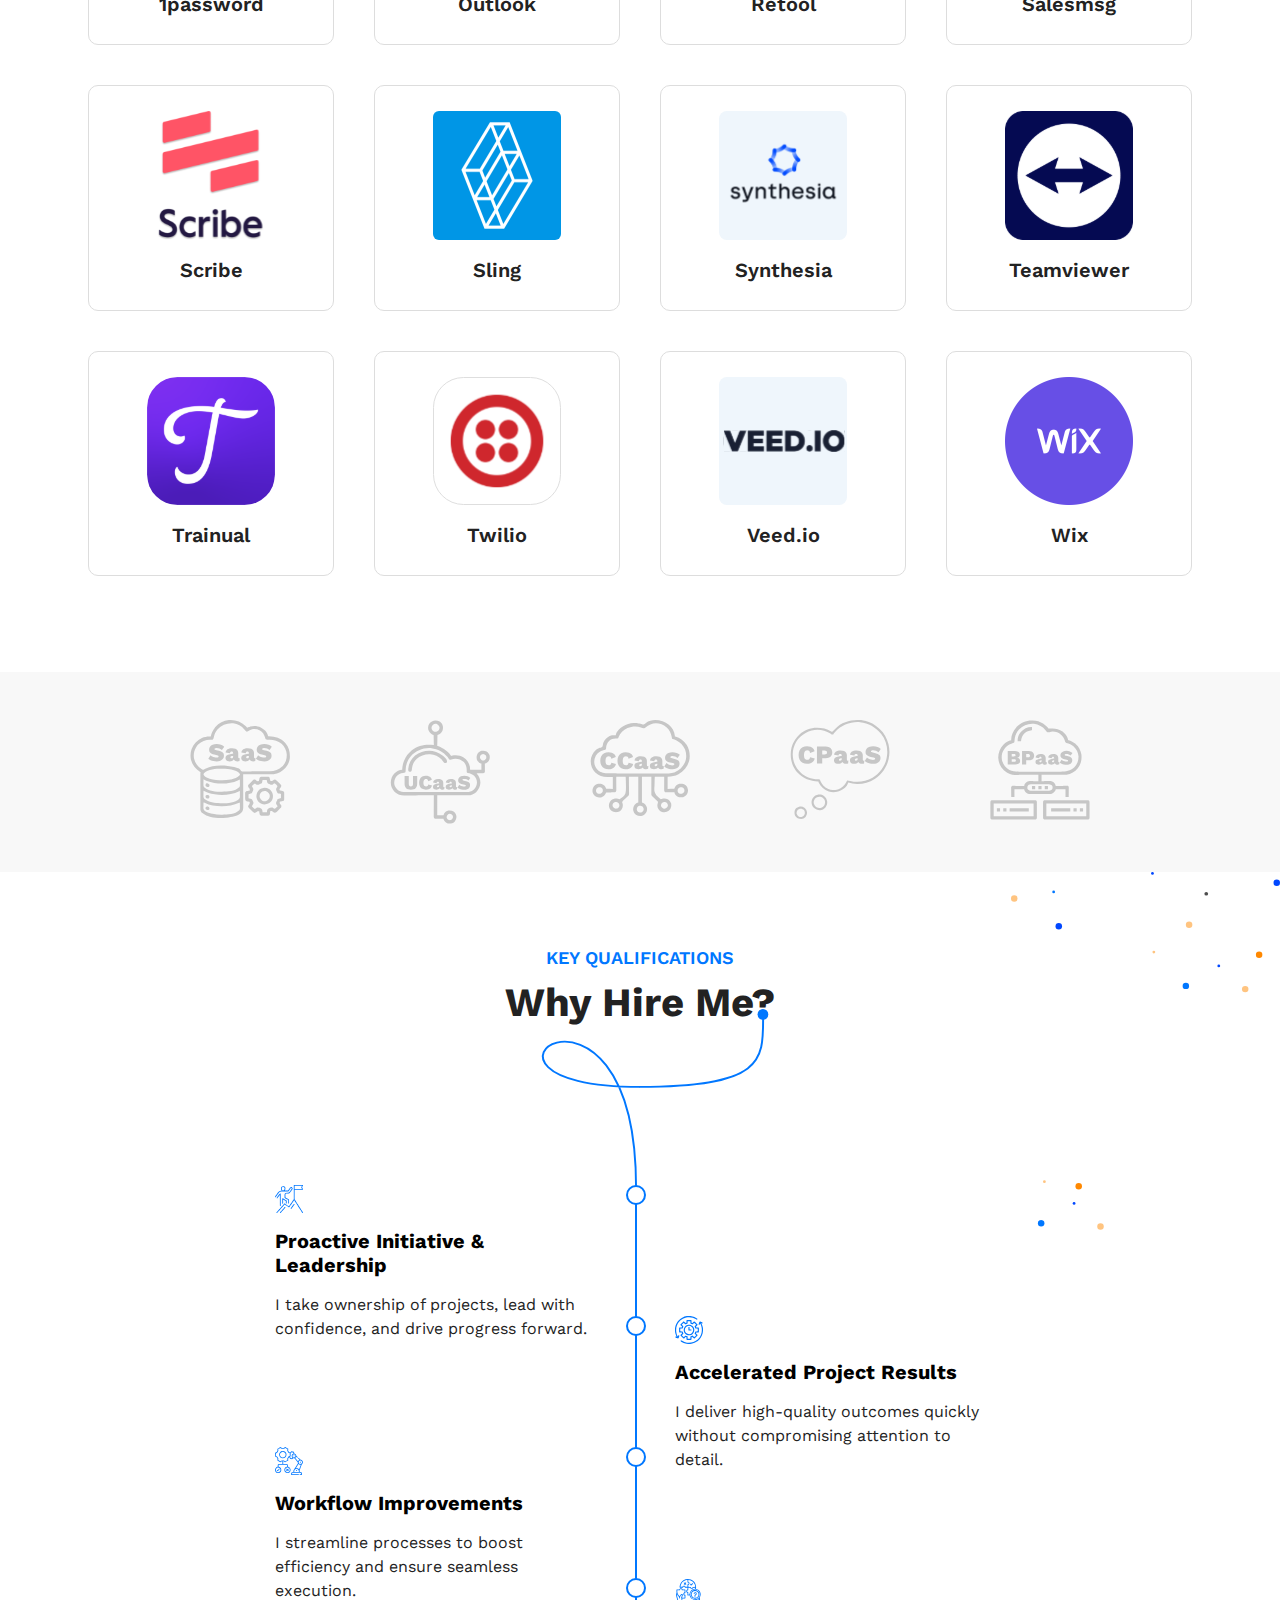
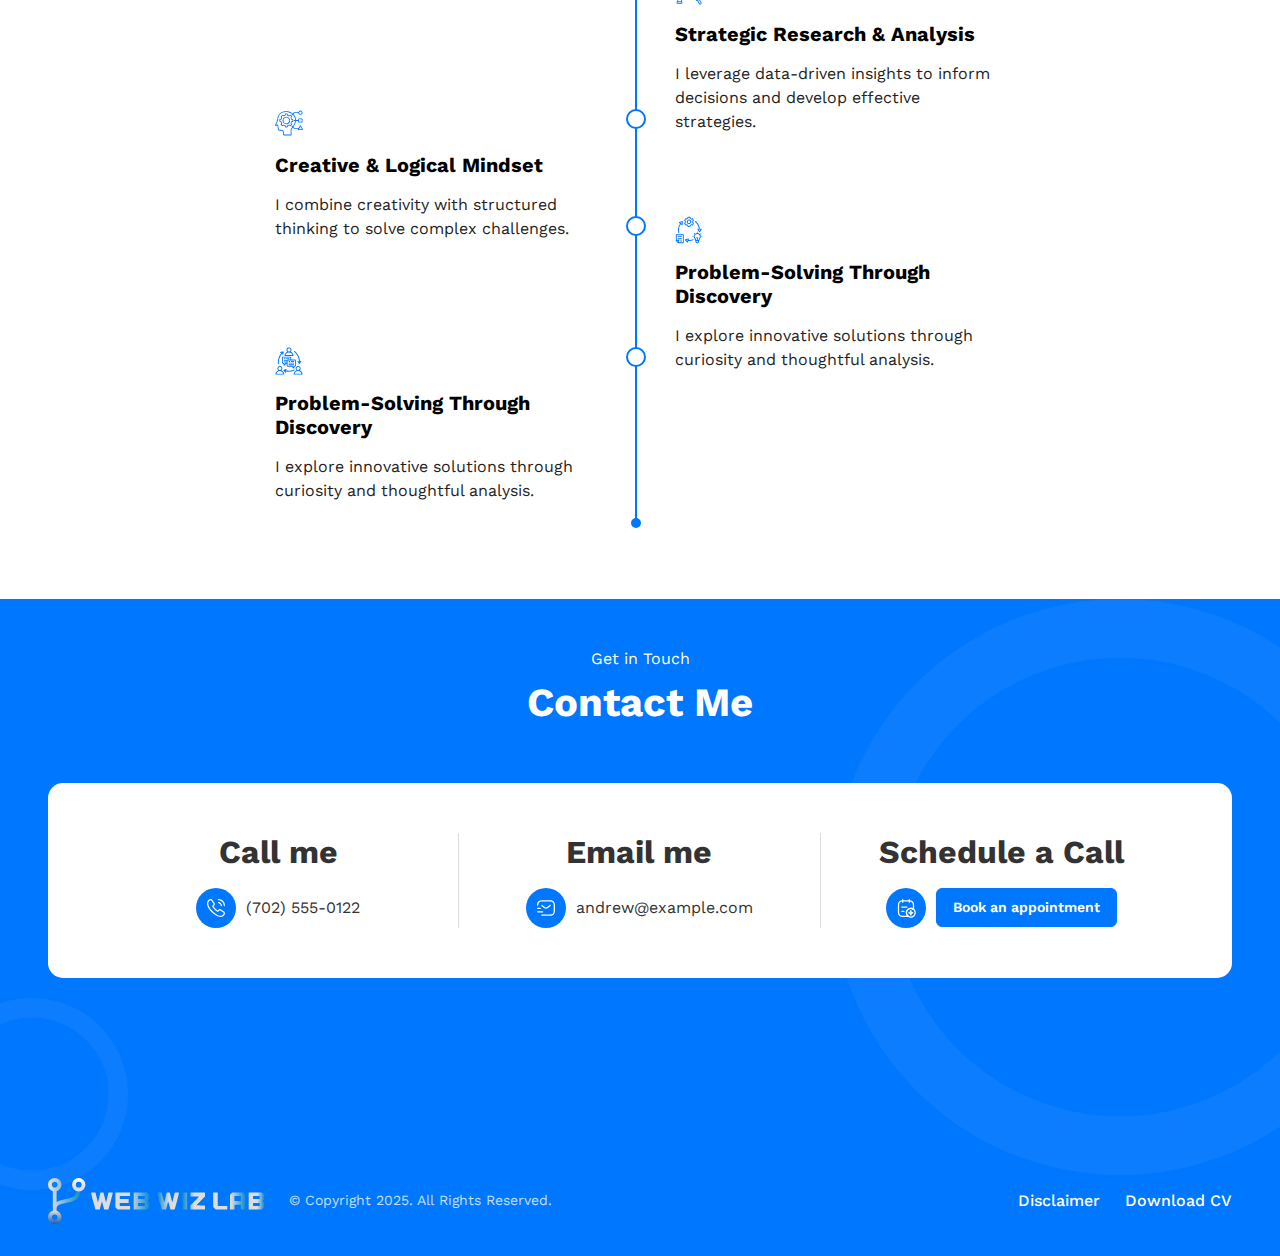
==== commit a547a29b: "Update index.html" ====
--- a/index.html
+++ b/index.html
@@ -2828,7 +2828,7 @@
         <div class="contact_me">
           <div class="box">
             <h2 class="fw-bold mb-3">Call me</h2>
-            <a target="_blank" href="tel:+7025550122">
+            <a target="_blank" href="tel:+9545919962">
               <span class="icon">
                 <img src="img/call-calling.svg" alt="" />
               </span>
@@ -2837,7 +2837,7 @@
           </div>
           <div class="box">
             <h2 class="fw-bold mb-3">Email me</h2>
-            <a target="_blank" href="mailto:andrew@example.com">
+            <a target="_blank" href="mailto:andrewsantos528@gmail.com">
               <span class="icon">
                 <img src="img/sms-tracking.svg" alt="" />
               </span>
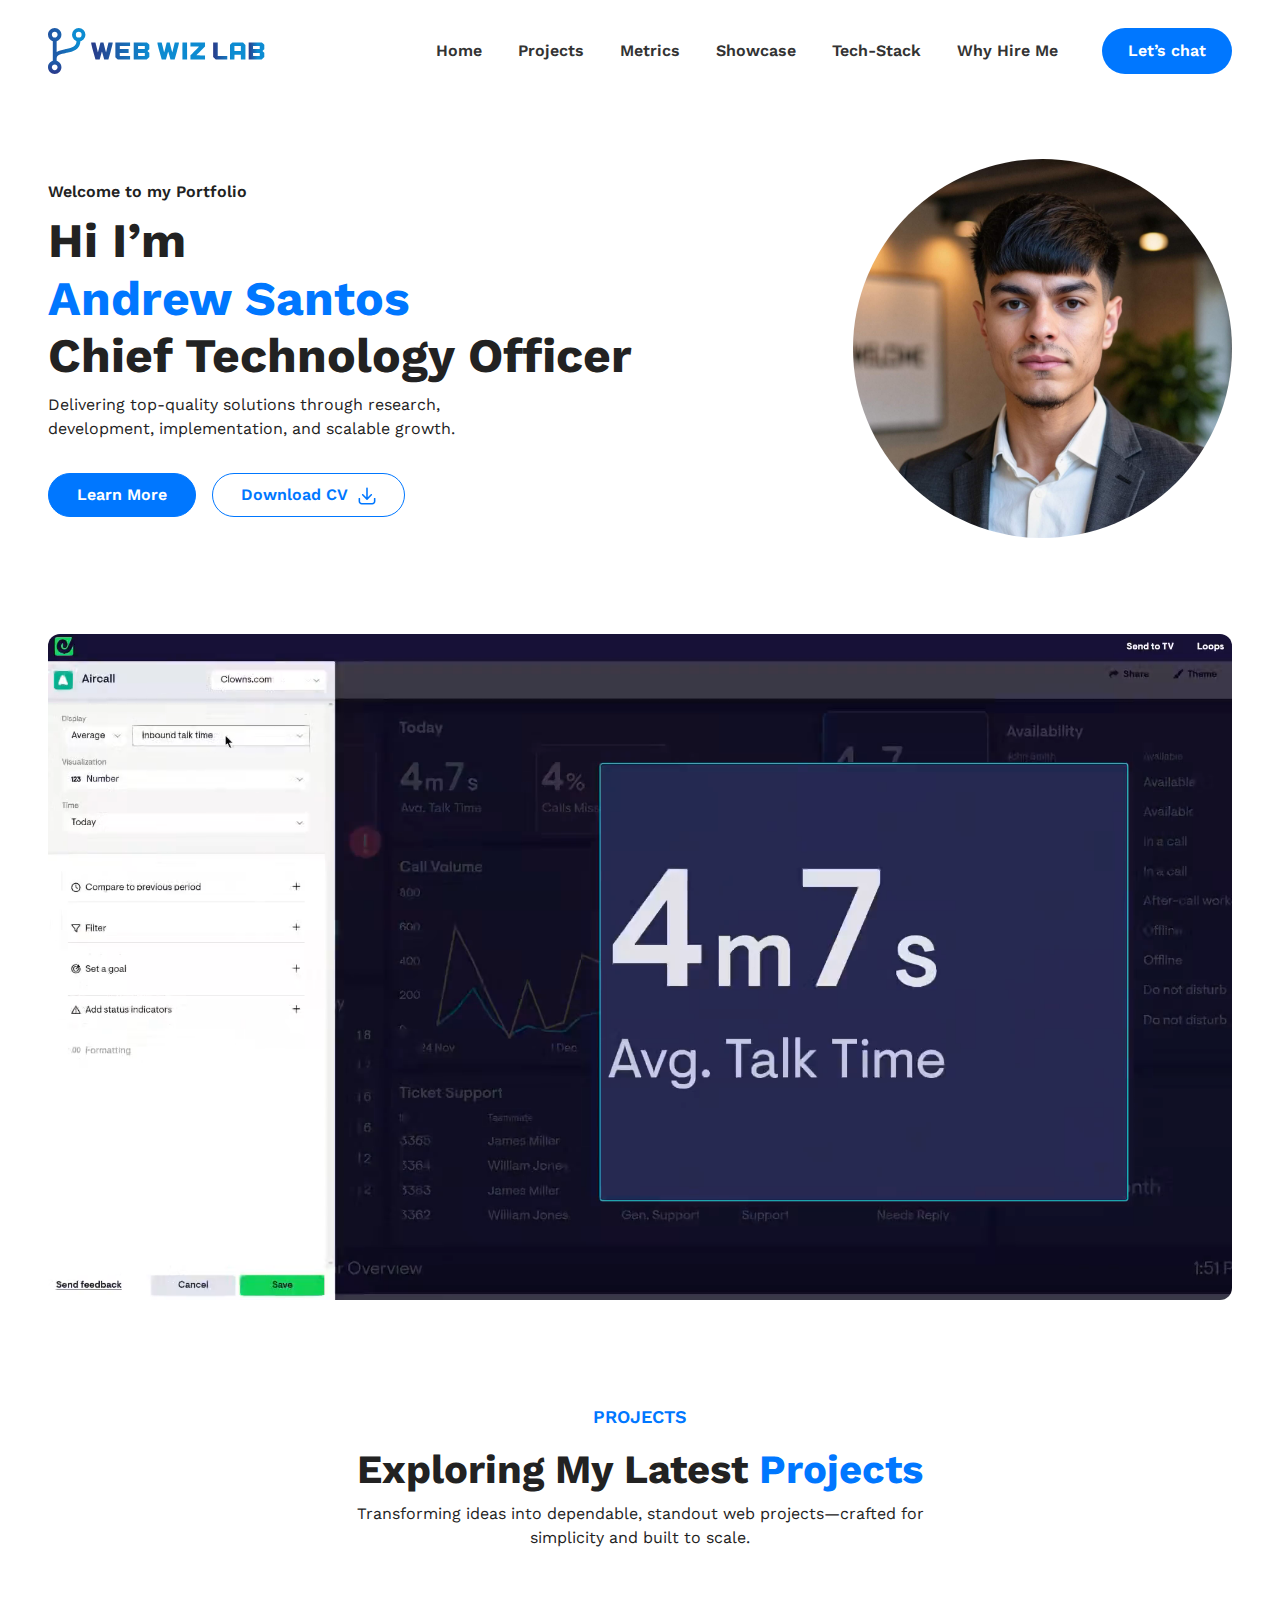
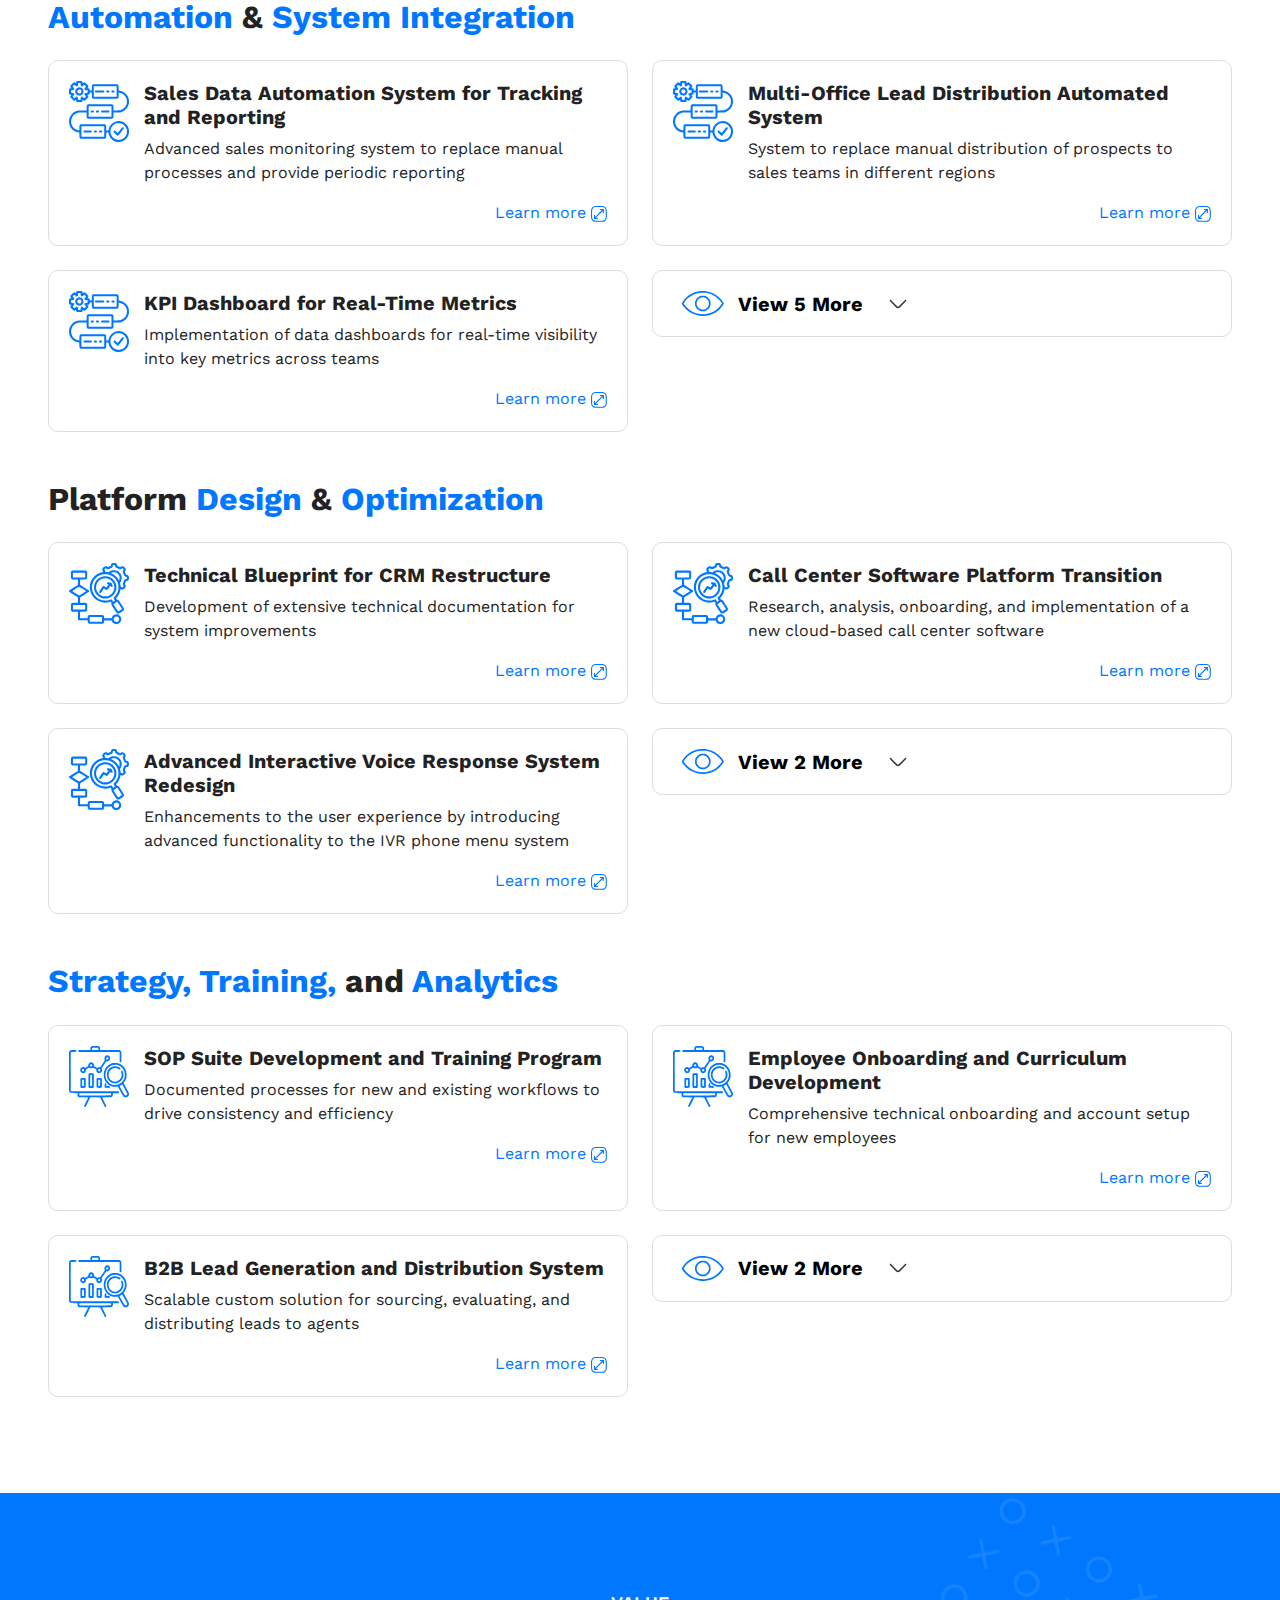
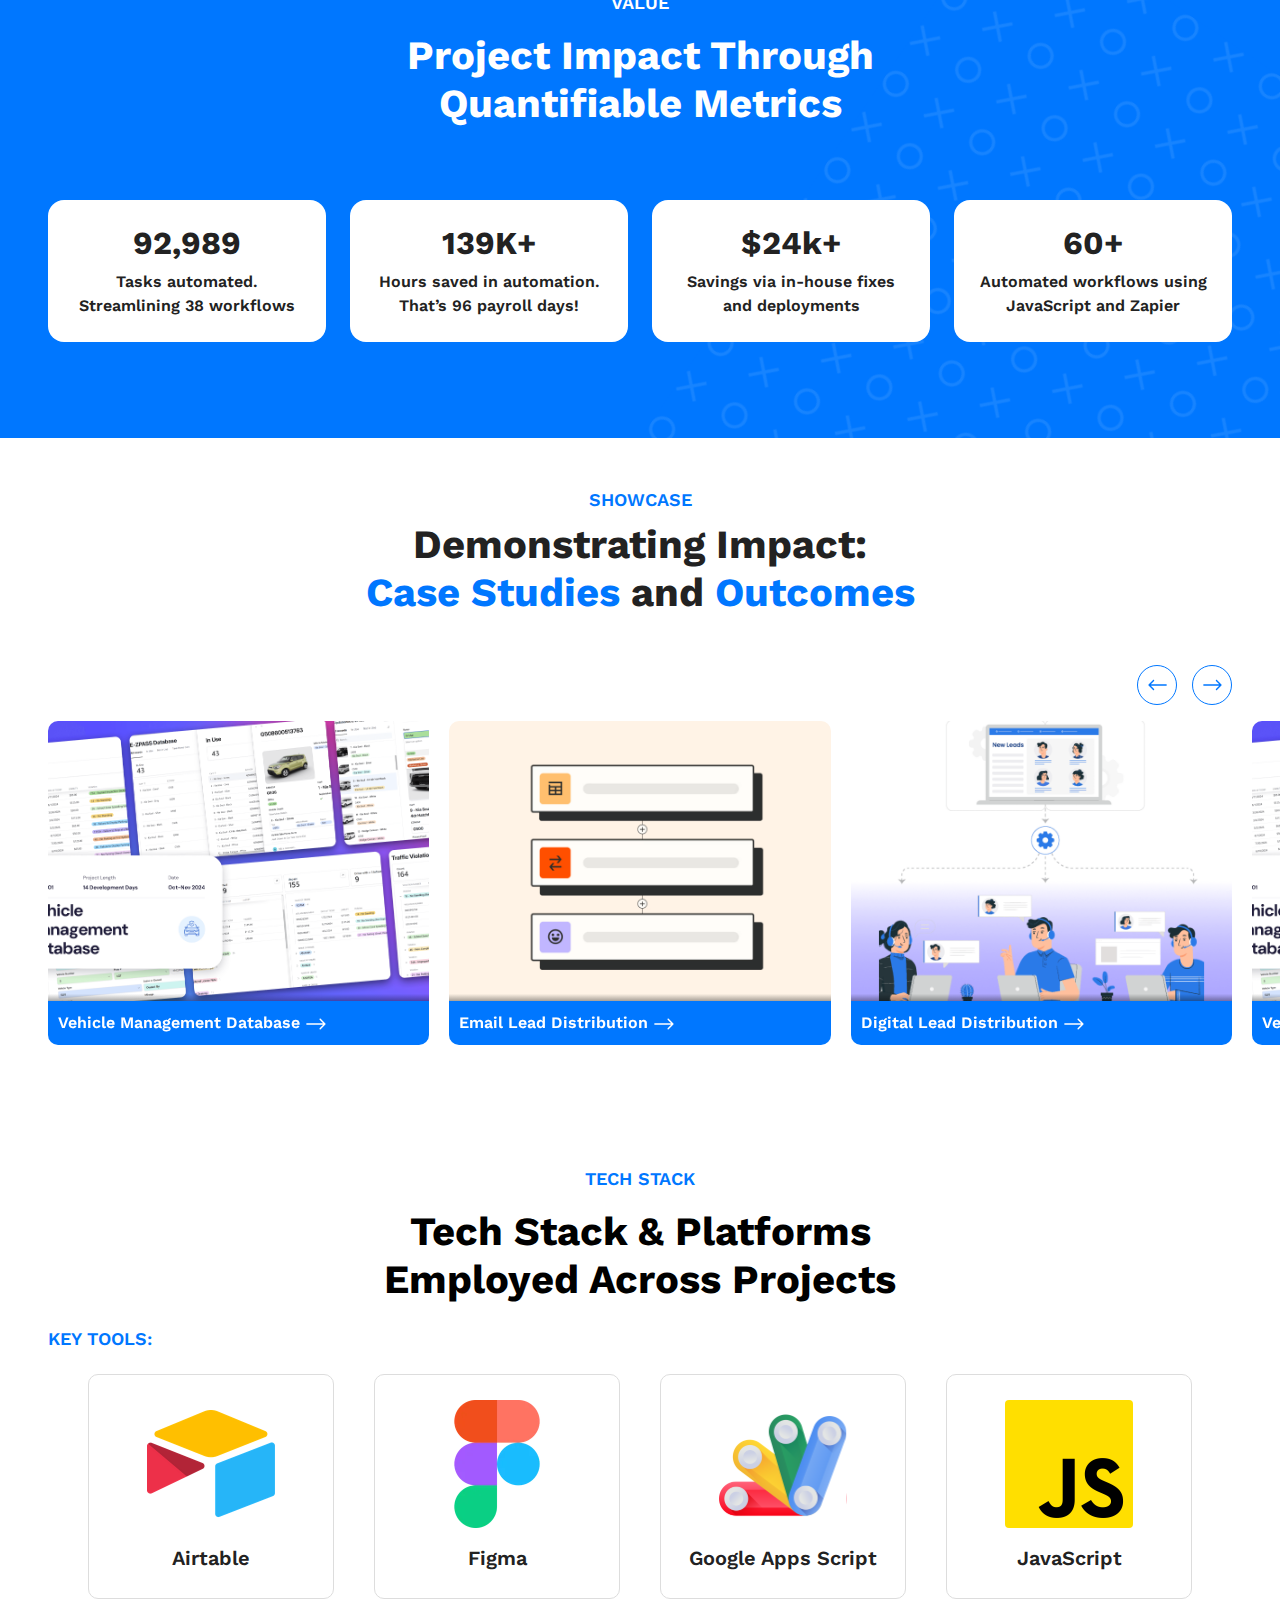
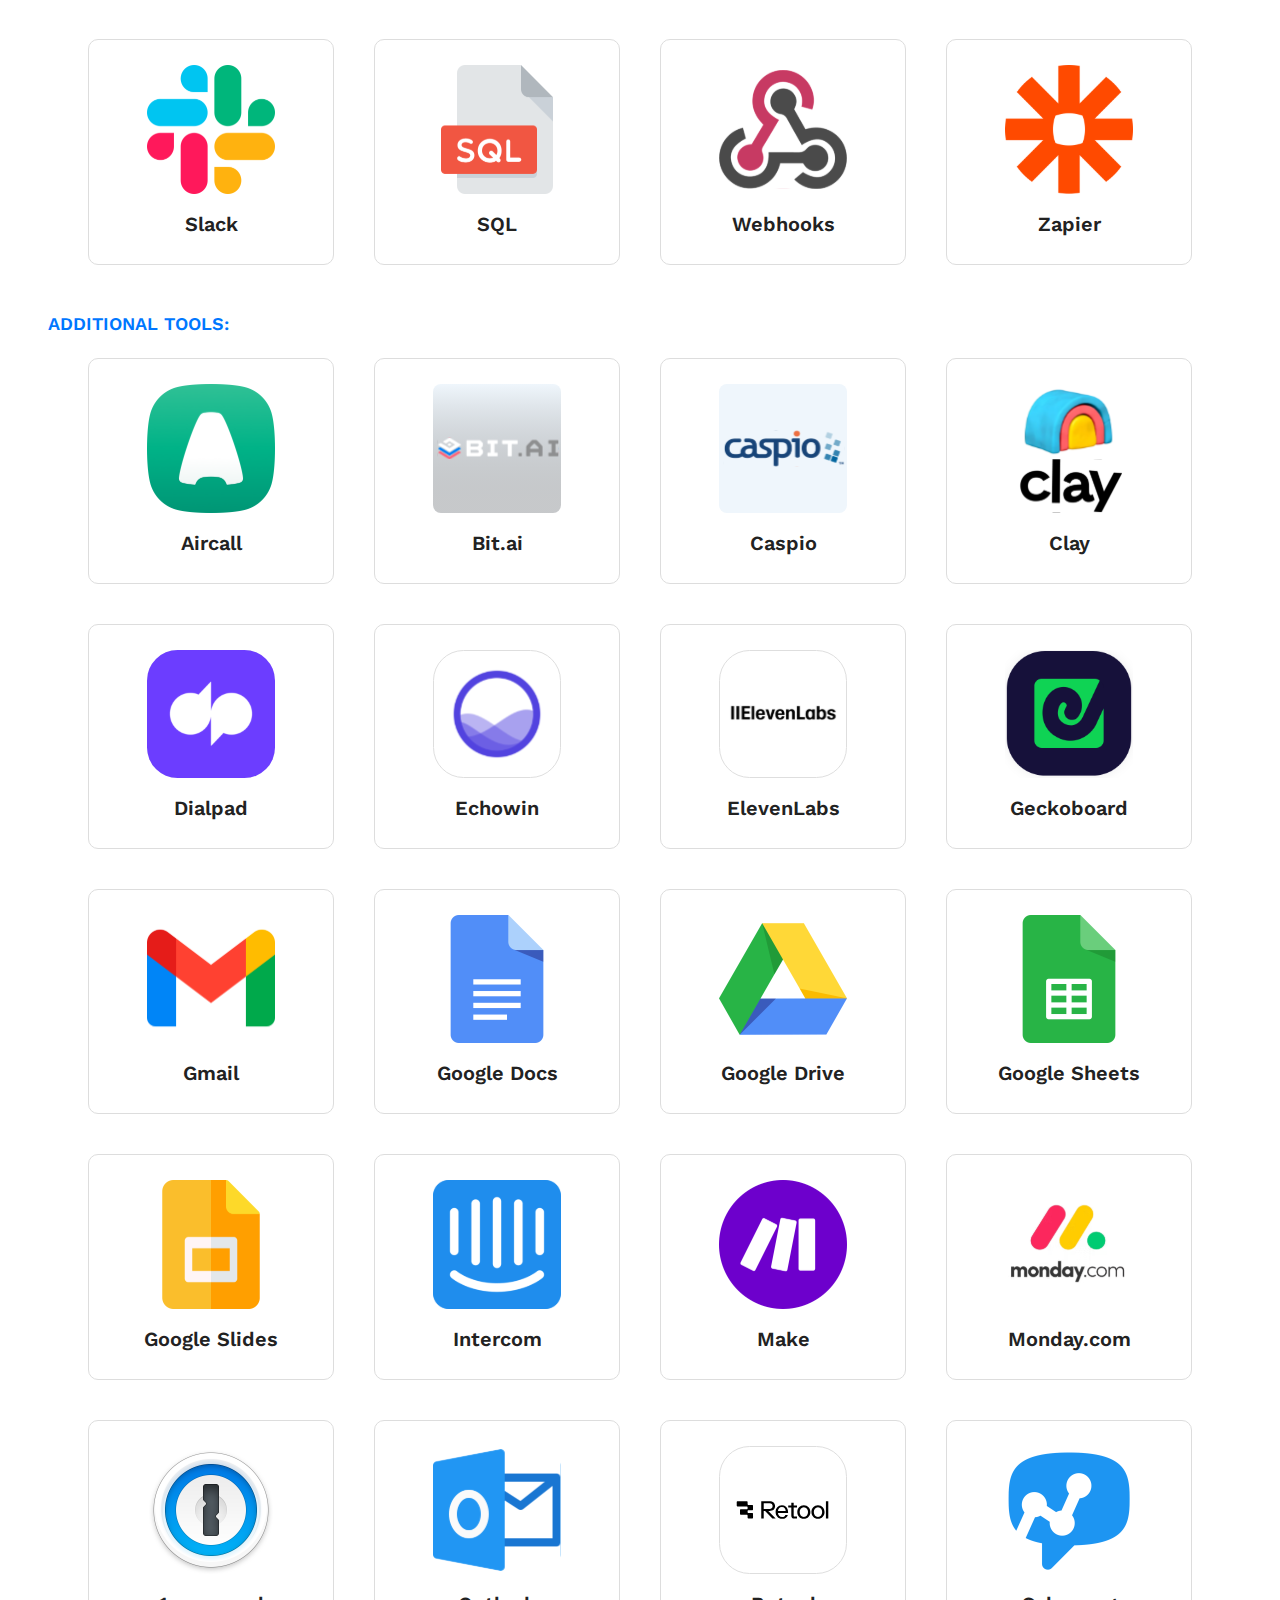
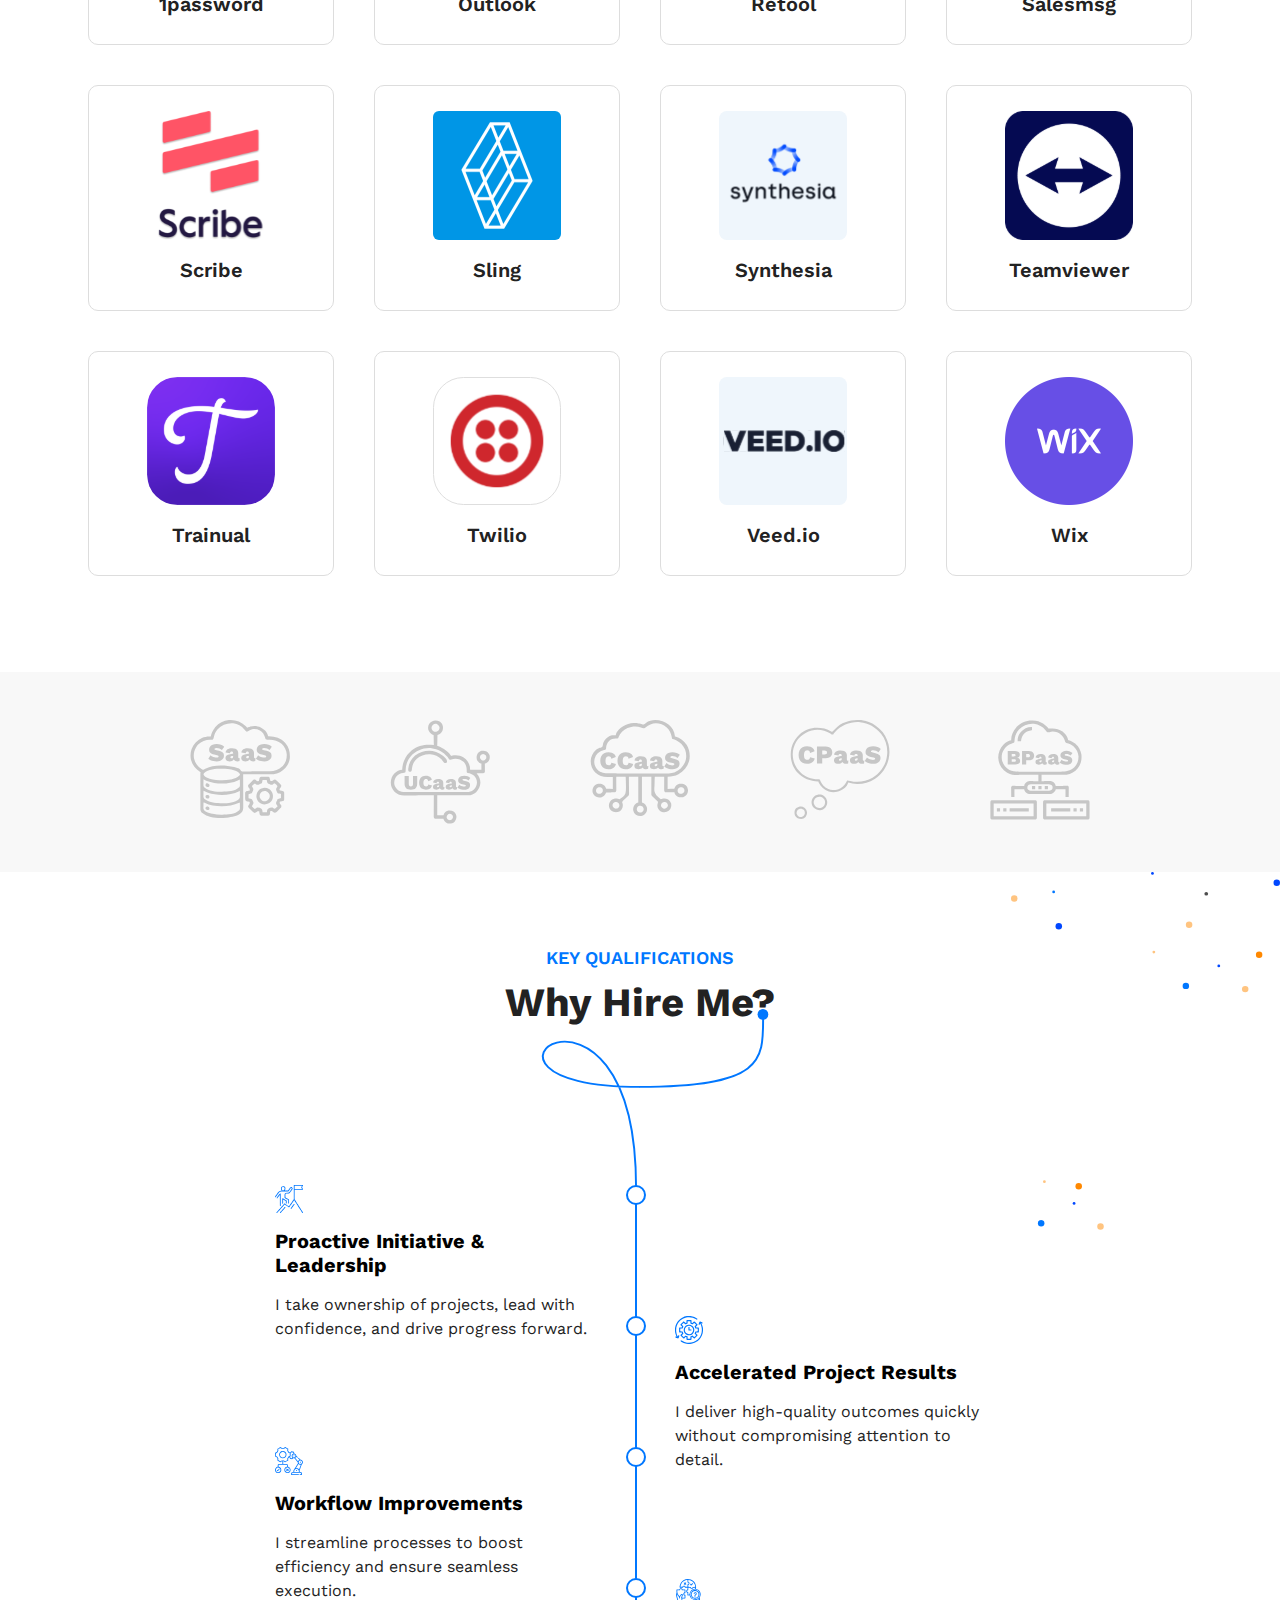
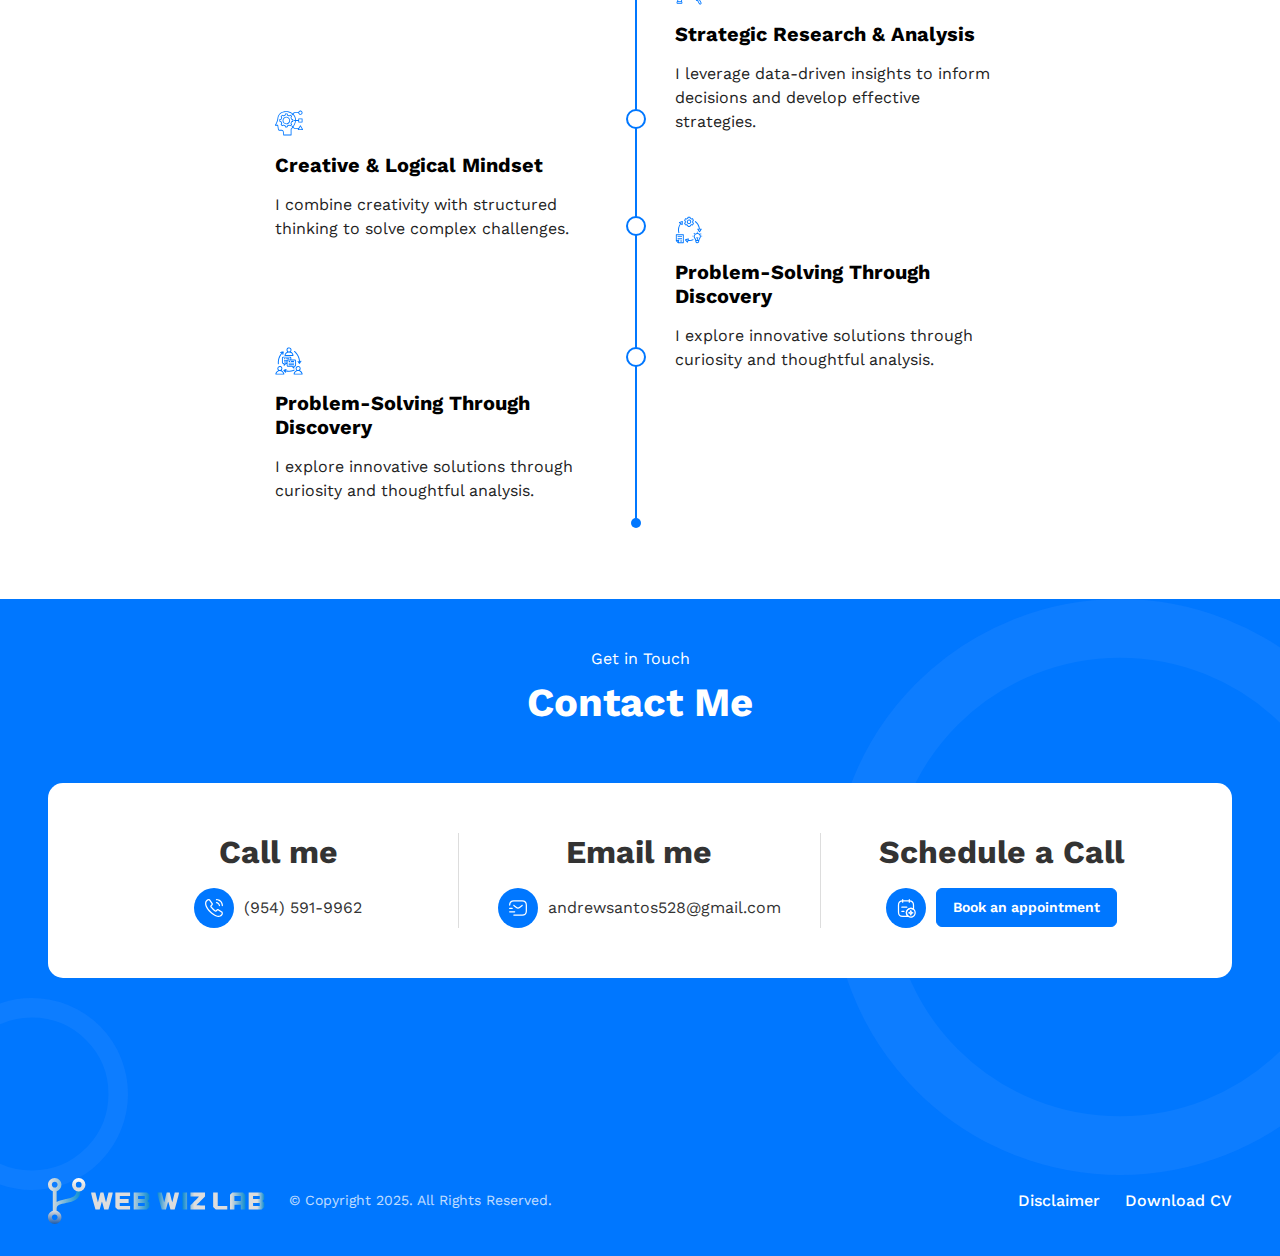
==== commit 4b8e8c48: "Update index.html" ====
--- a/index.html
+++ b/index.html
@@ -2832,7 +2832,7 @@
               <span class="icon">
                 <img src="img/call-calling.svg" alt="" />
               </span>
-              (702) 555-0122
+              (954) 591-9962
             </a>
           </div>
           <div class="box">
@@ -2841,7 +2841,7 @@
               <span class="icon">
                 <img src="img/sms-tracking.svg" alt="" />
               </span>
-              andrew@example.com
+              andrewsantos528@gmail.com
             </a>
           </div>
           <div class="box">
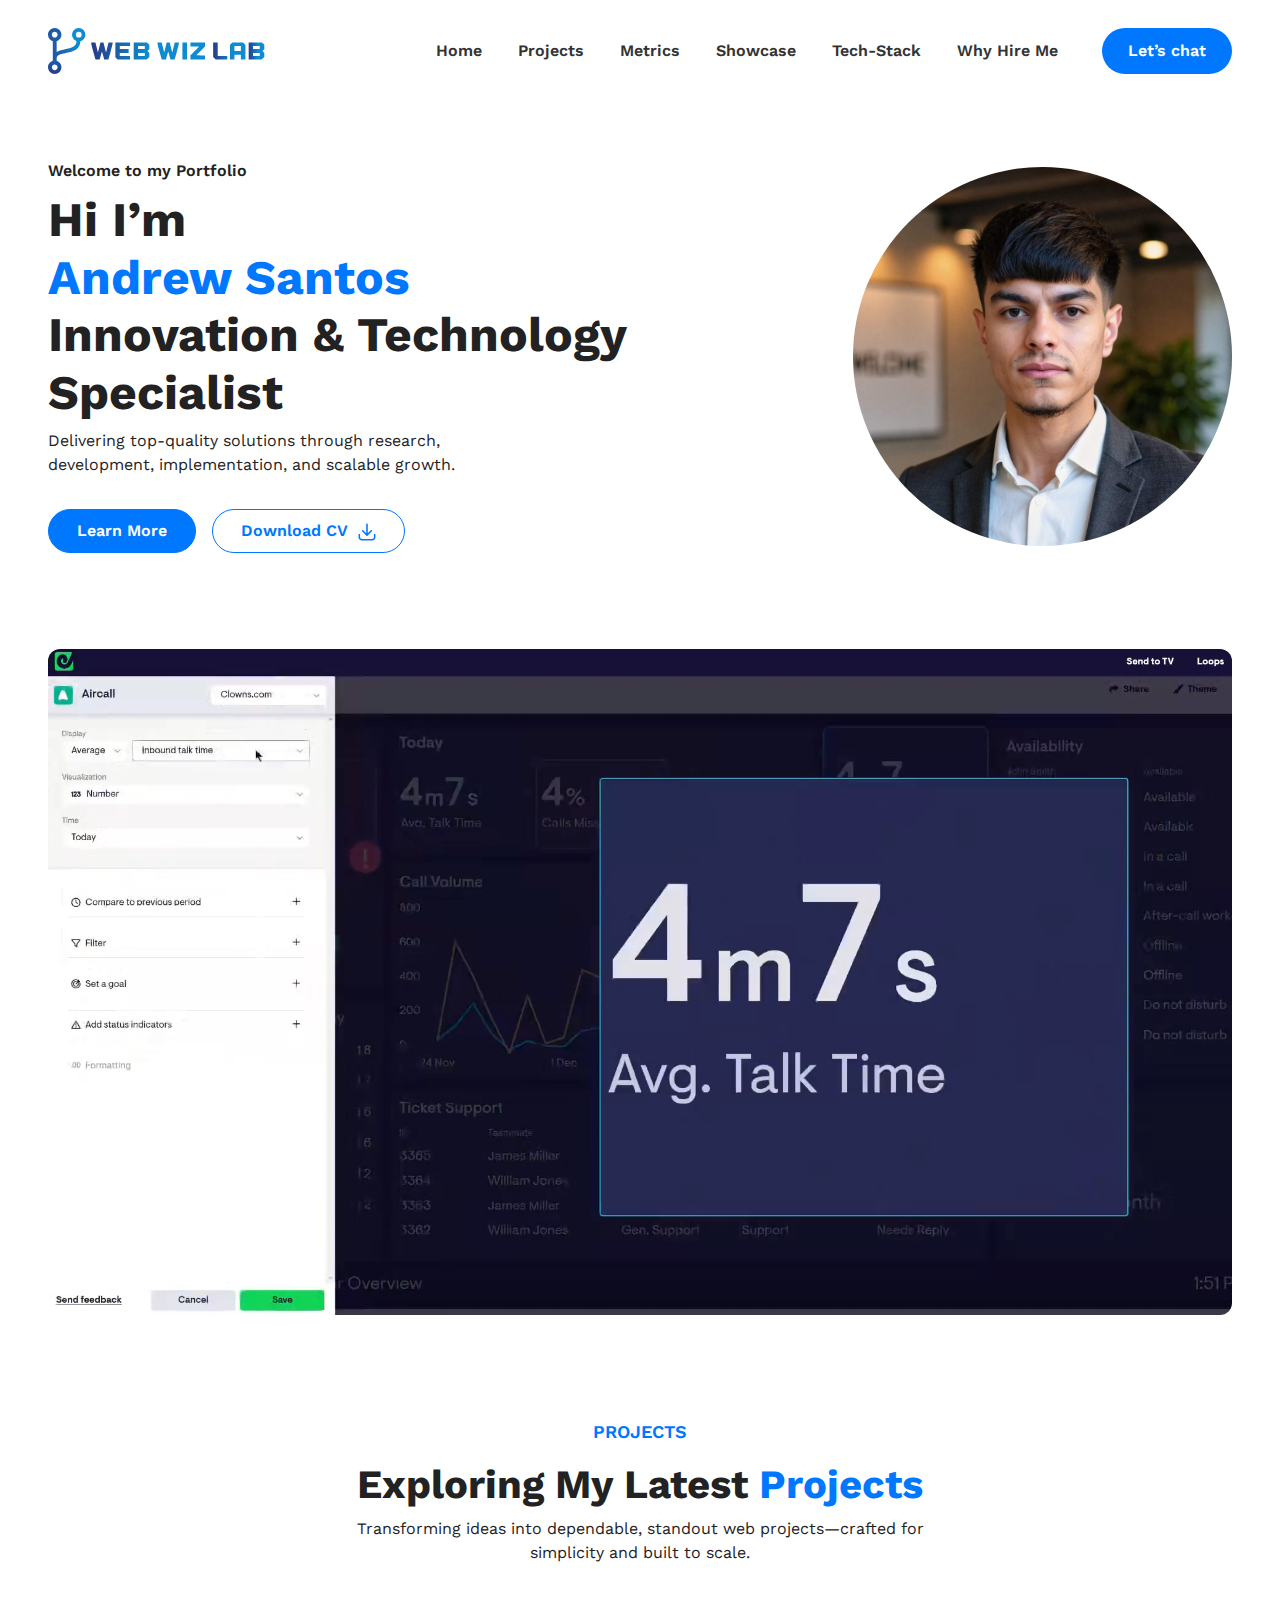
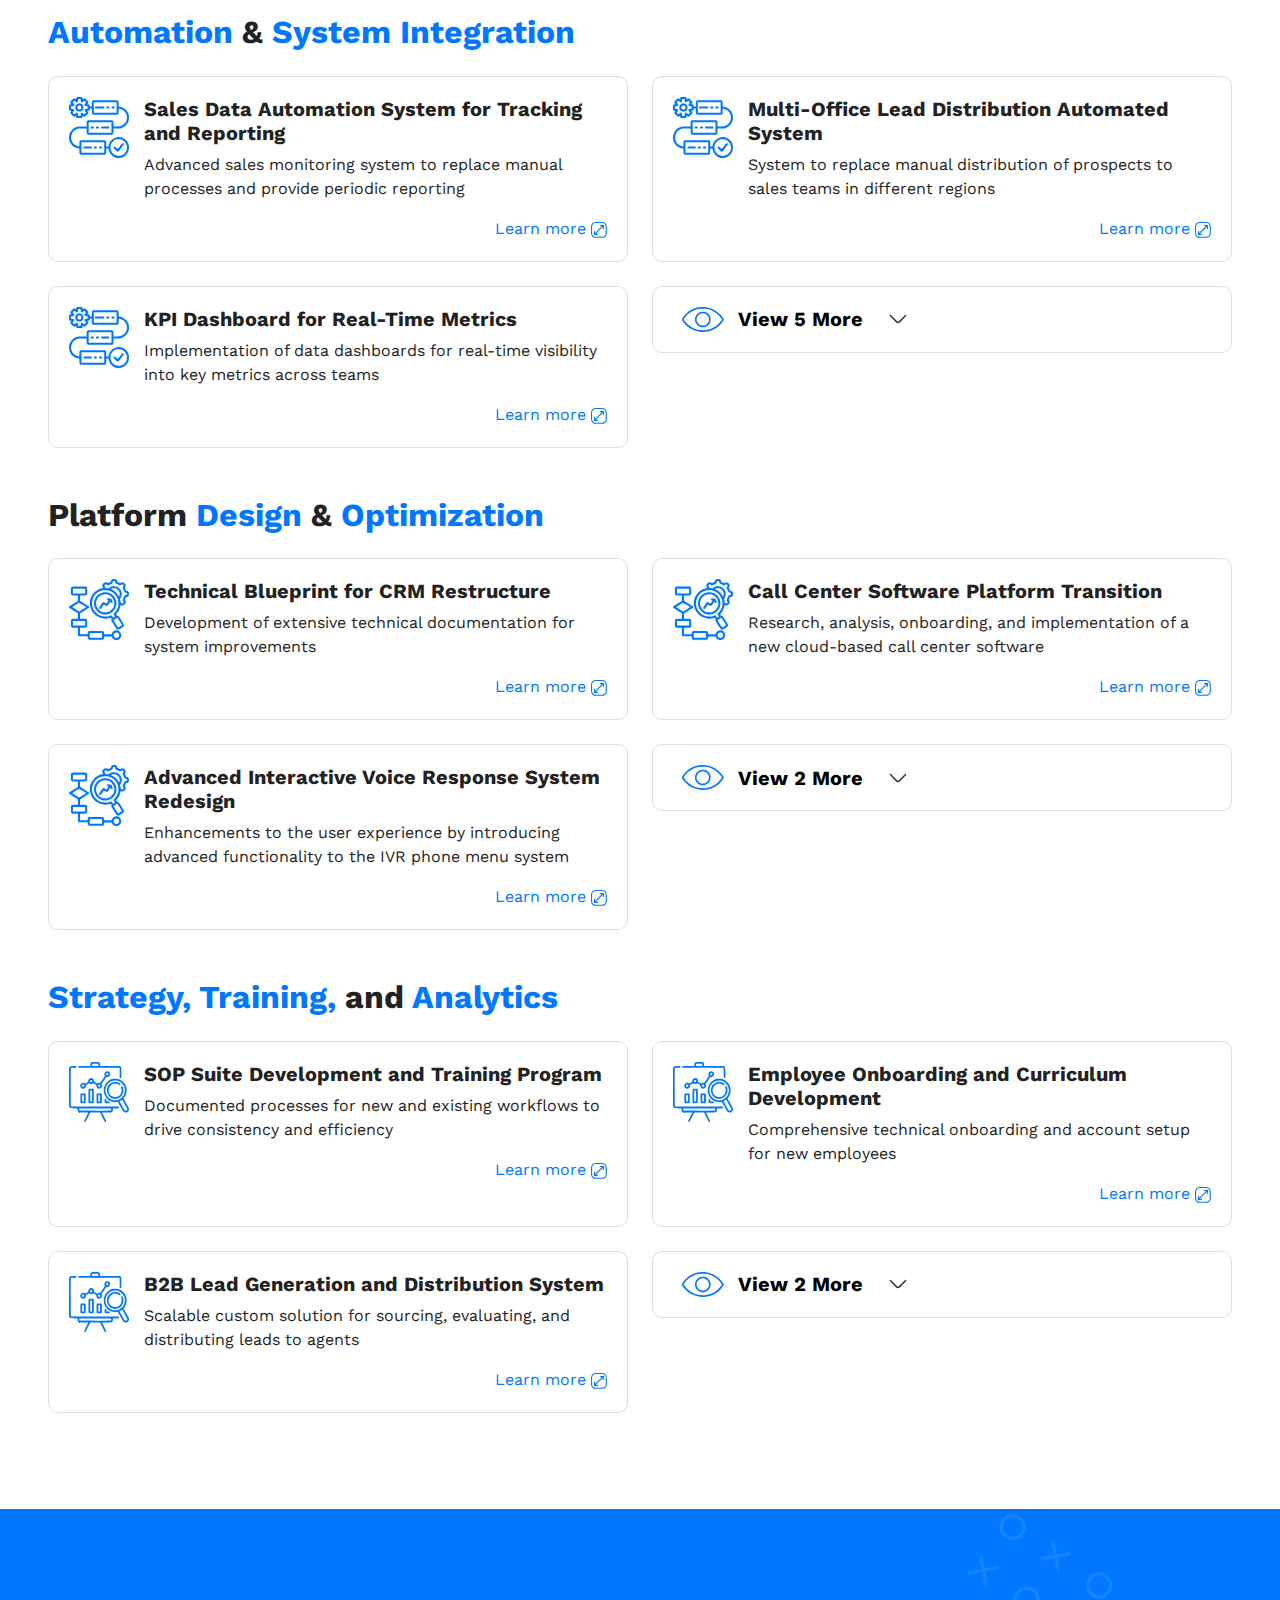
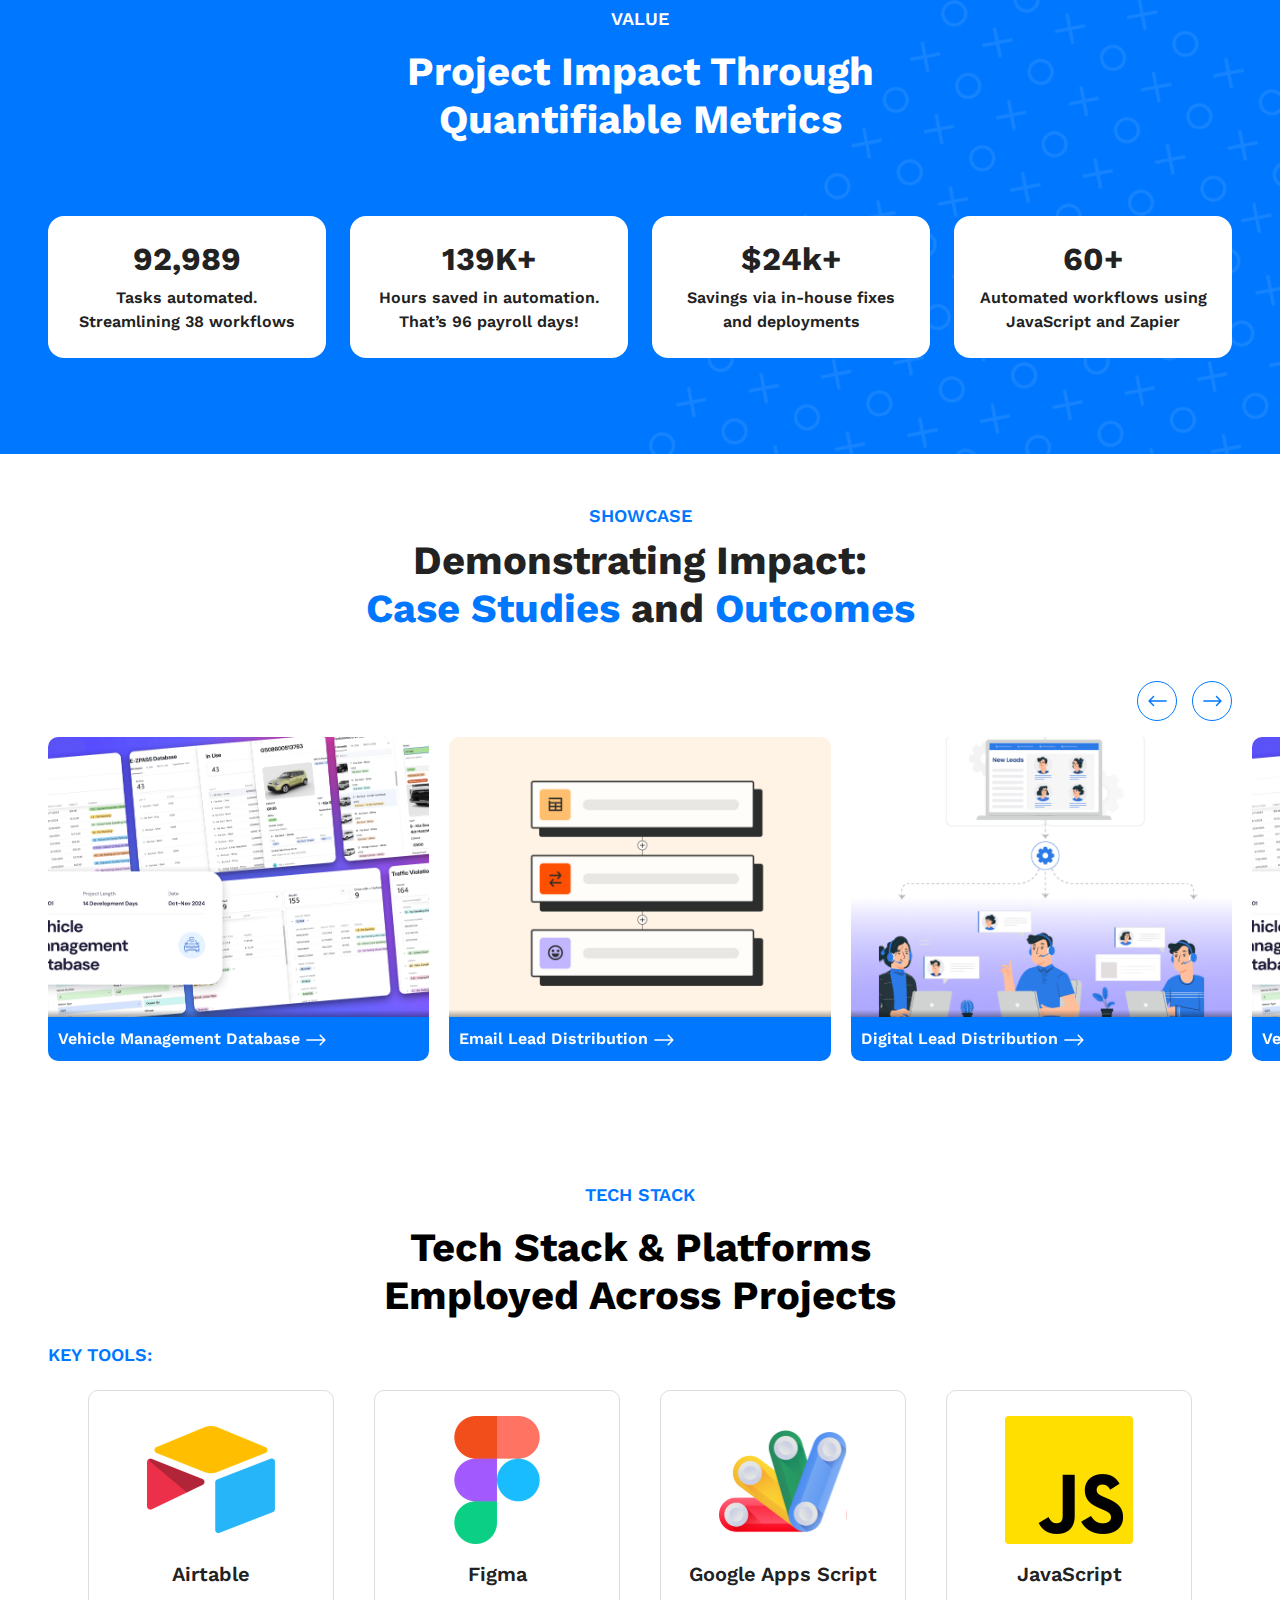
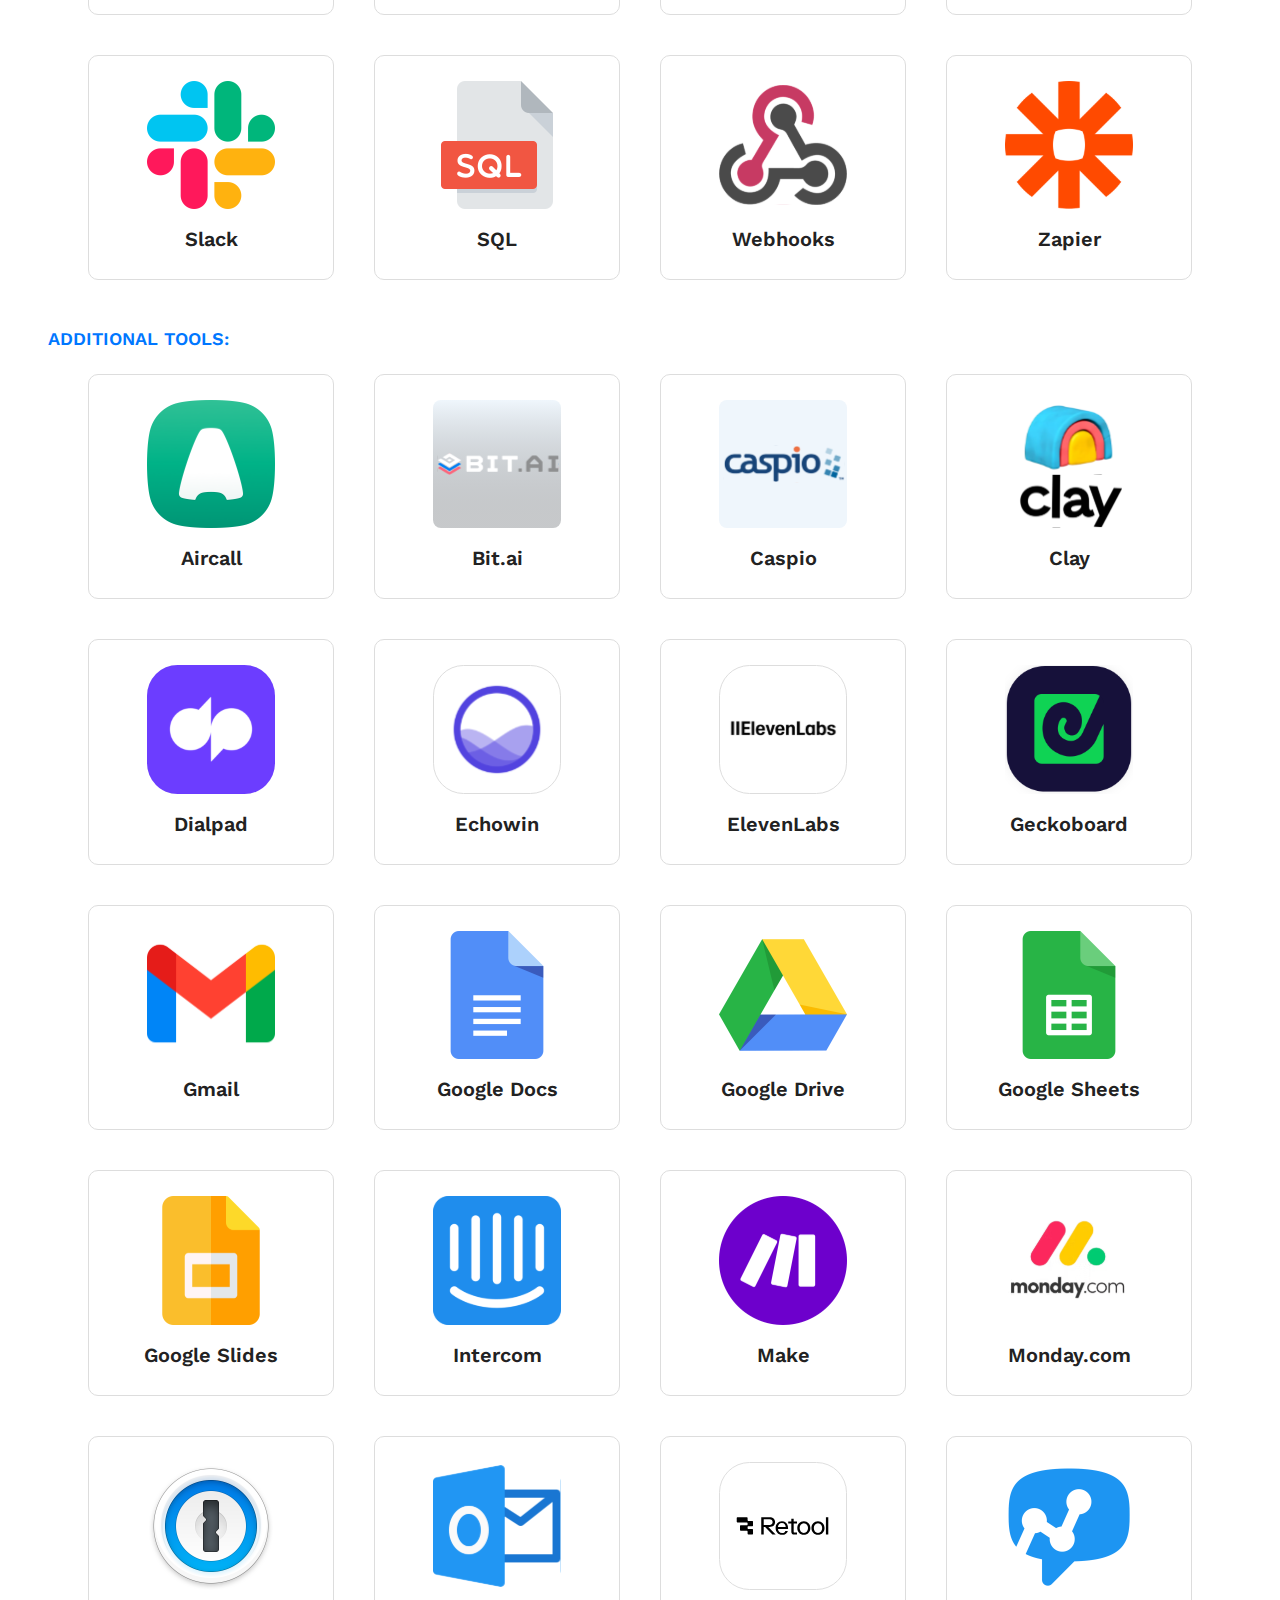
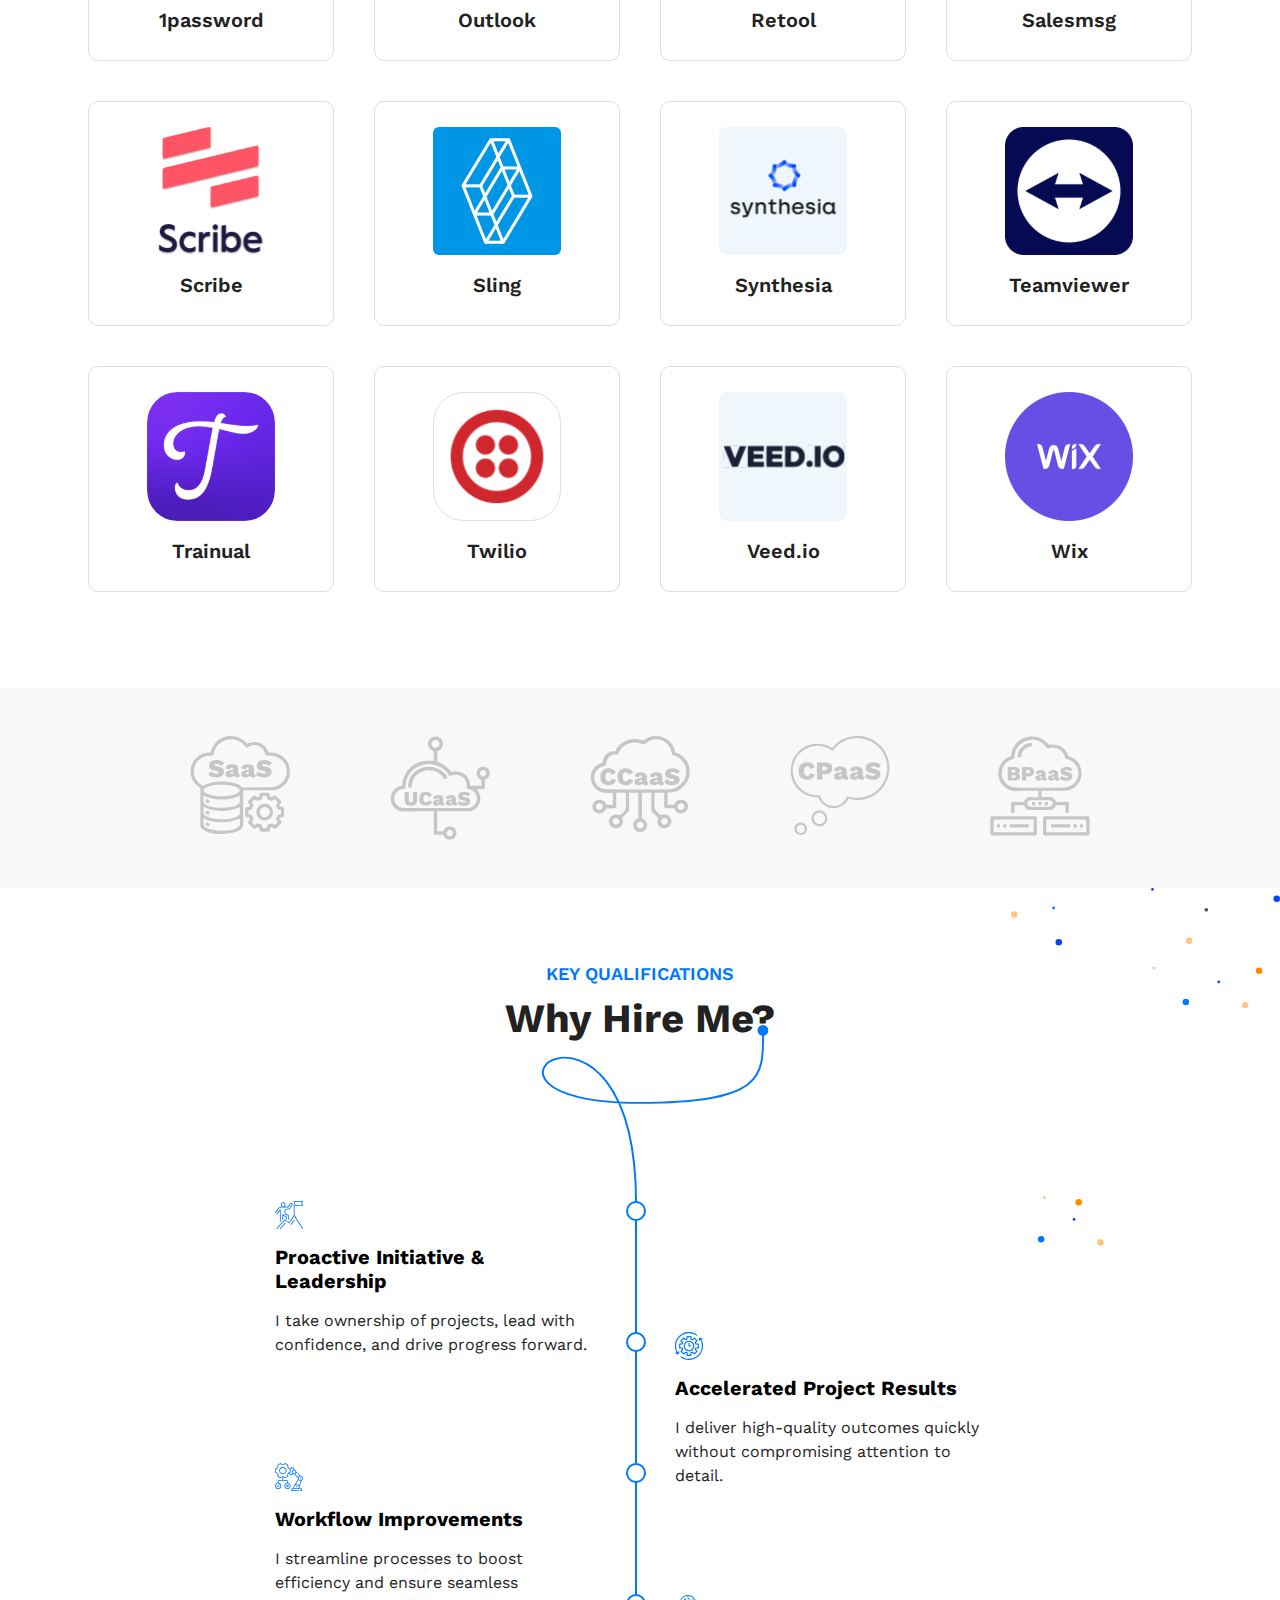
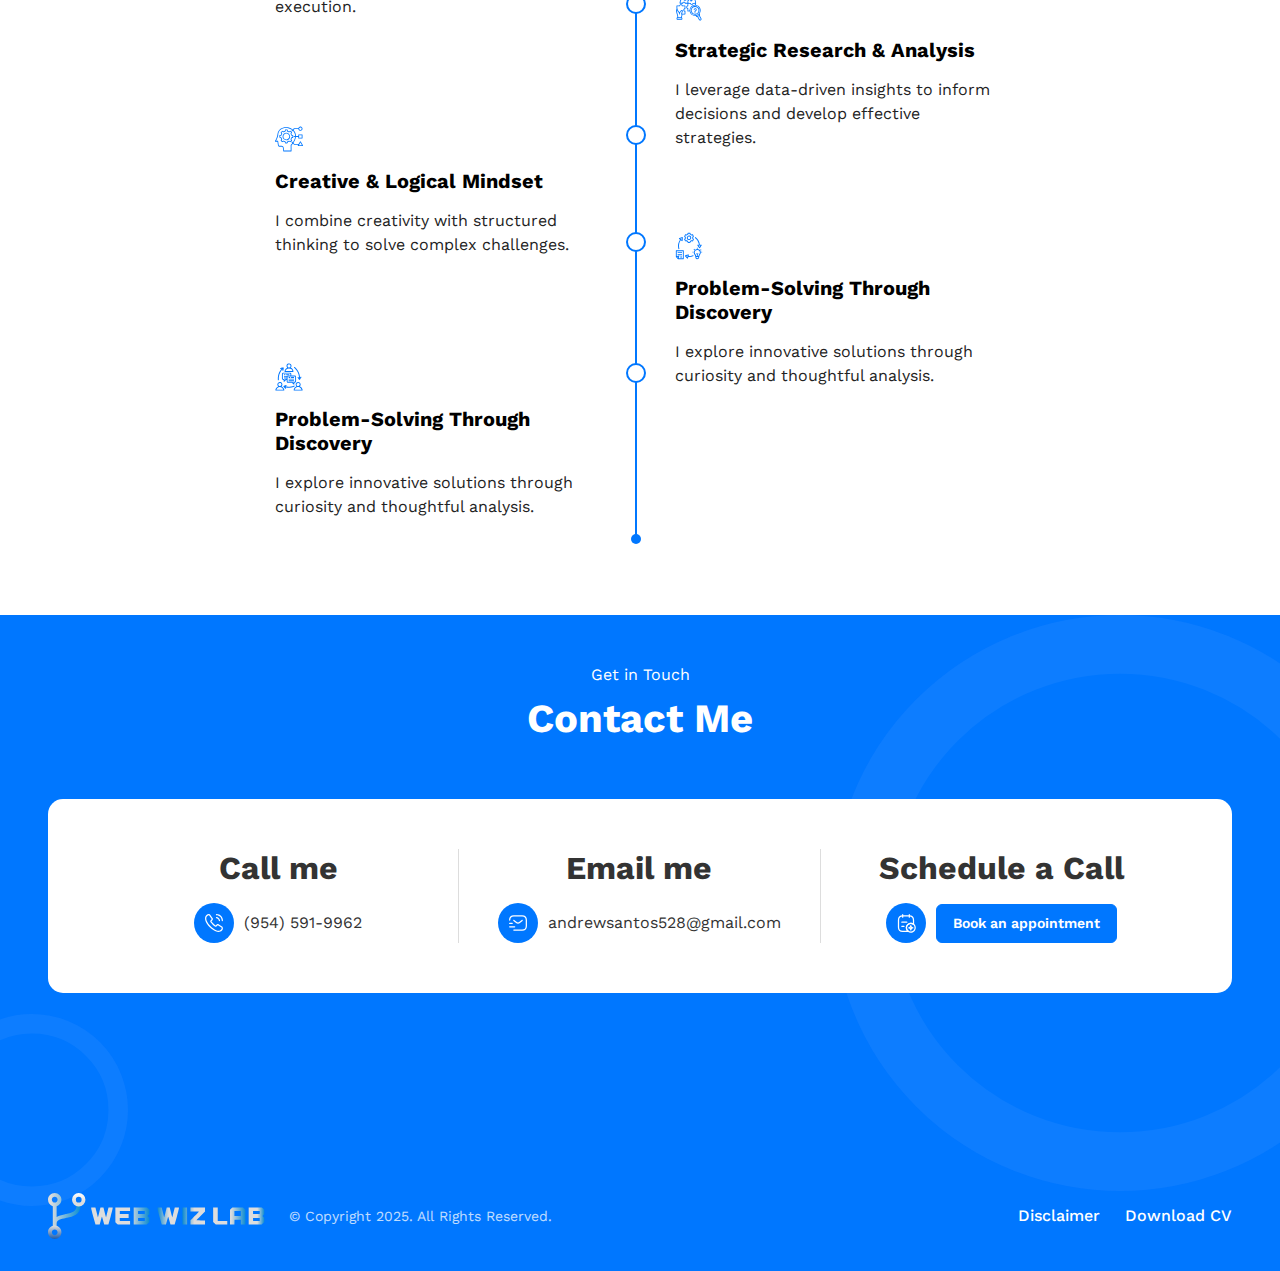
==== commit 2d8965eb: "Update index.html" ====
--- a/index.html
+++ b/index.html
@@ -1822,7 +1822,7 @@
               <h1 class="display-5 fw-bold">
                 Hi I’m <br />
                 <span class="text_skyblue">Andrew Santos</span> <br />
-                Chief Technology Officer
+                Innovation & Technology Specialist
               </h1>
               <p class="br_md_none mb-4 pb-2">
                 Delivering top-quality solutions through research, <br />
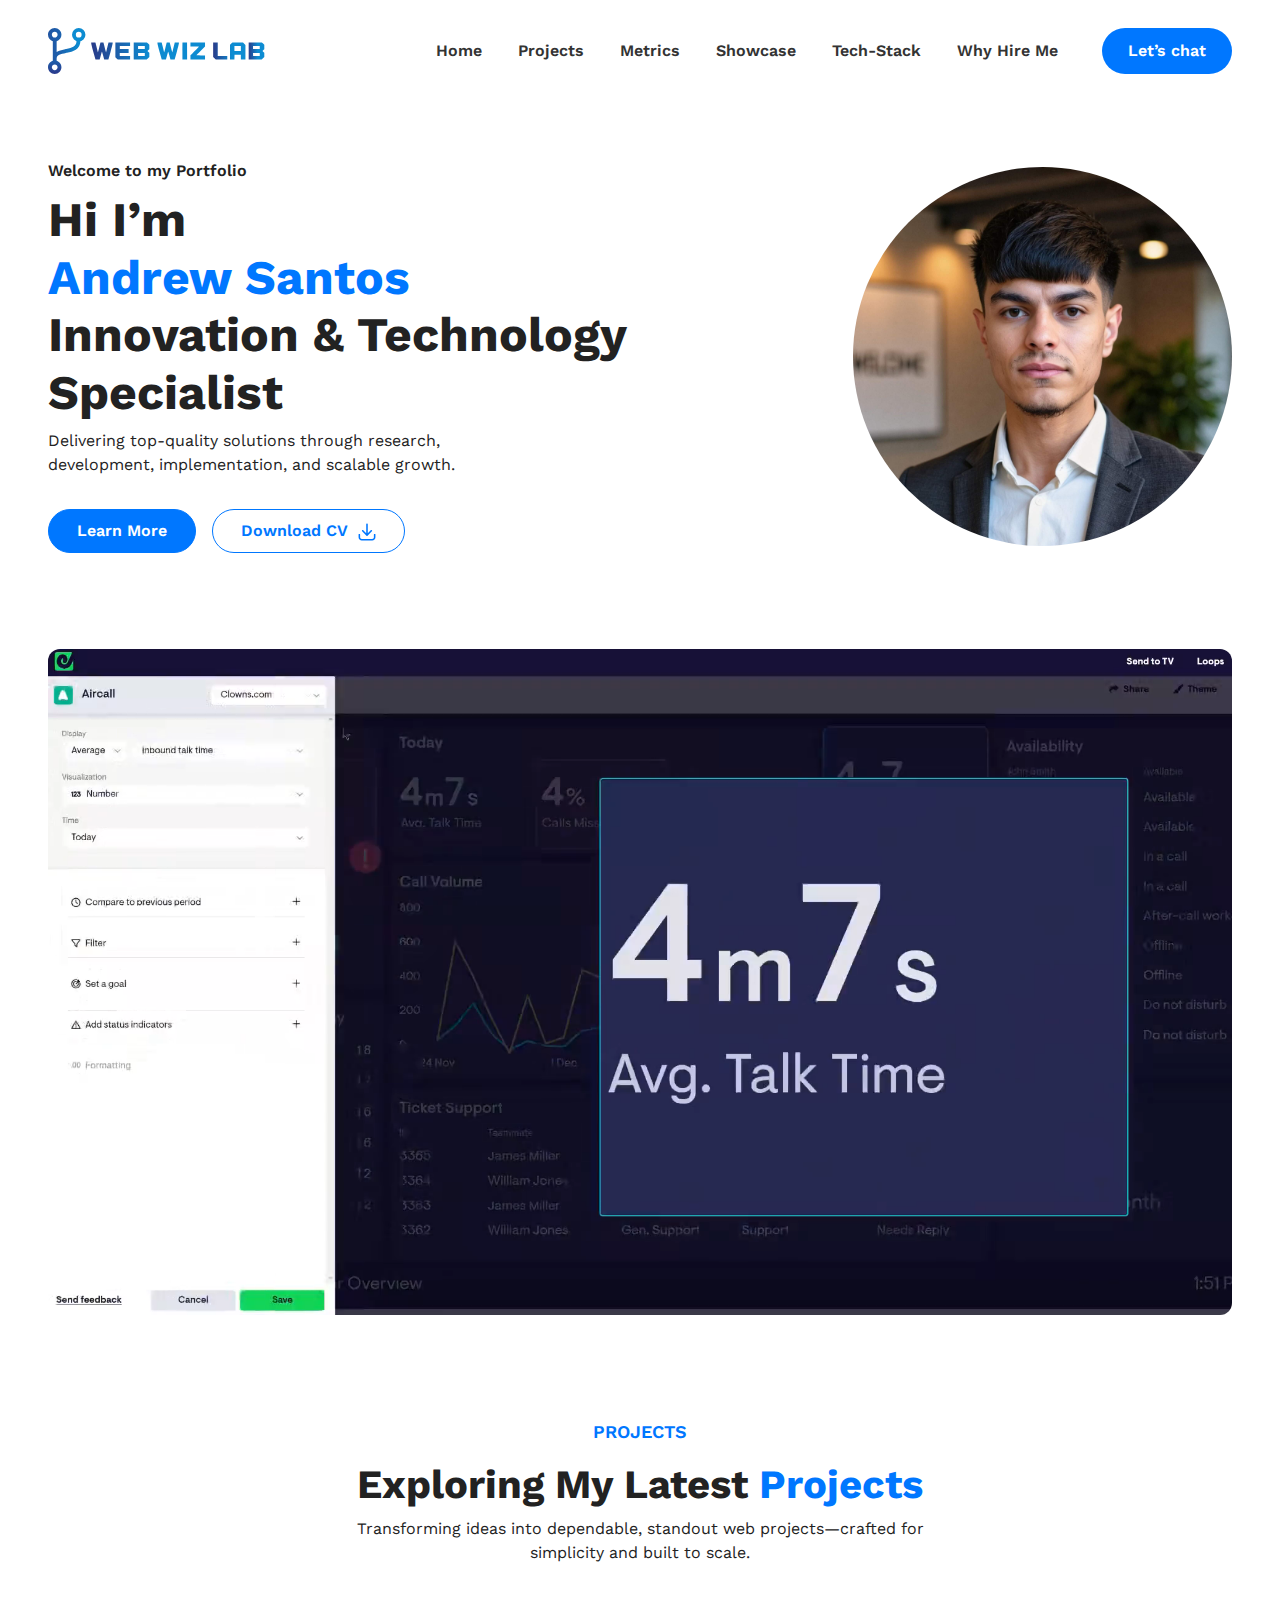
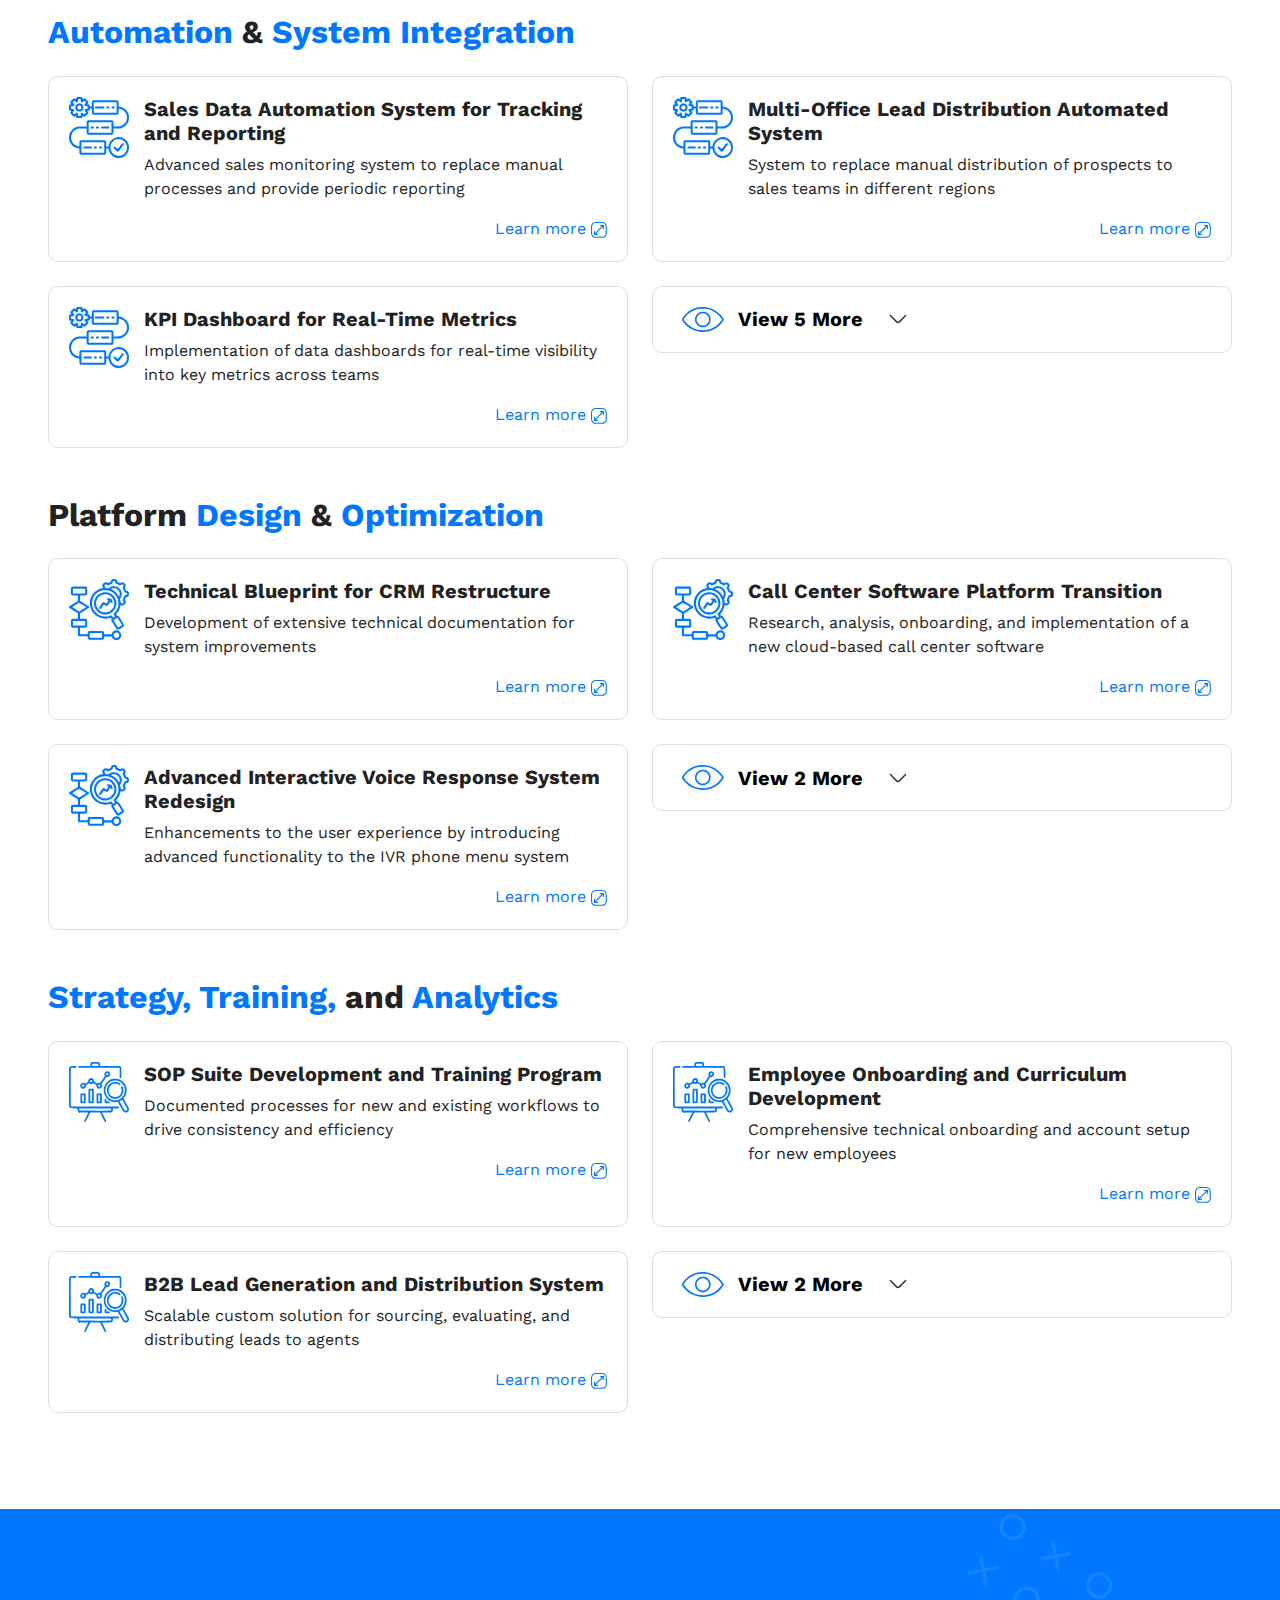
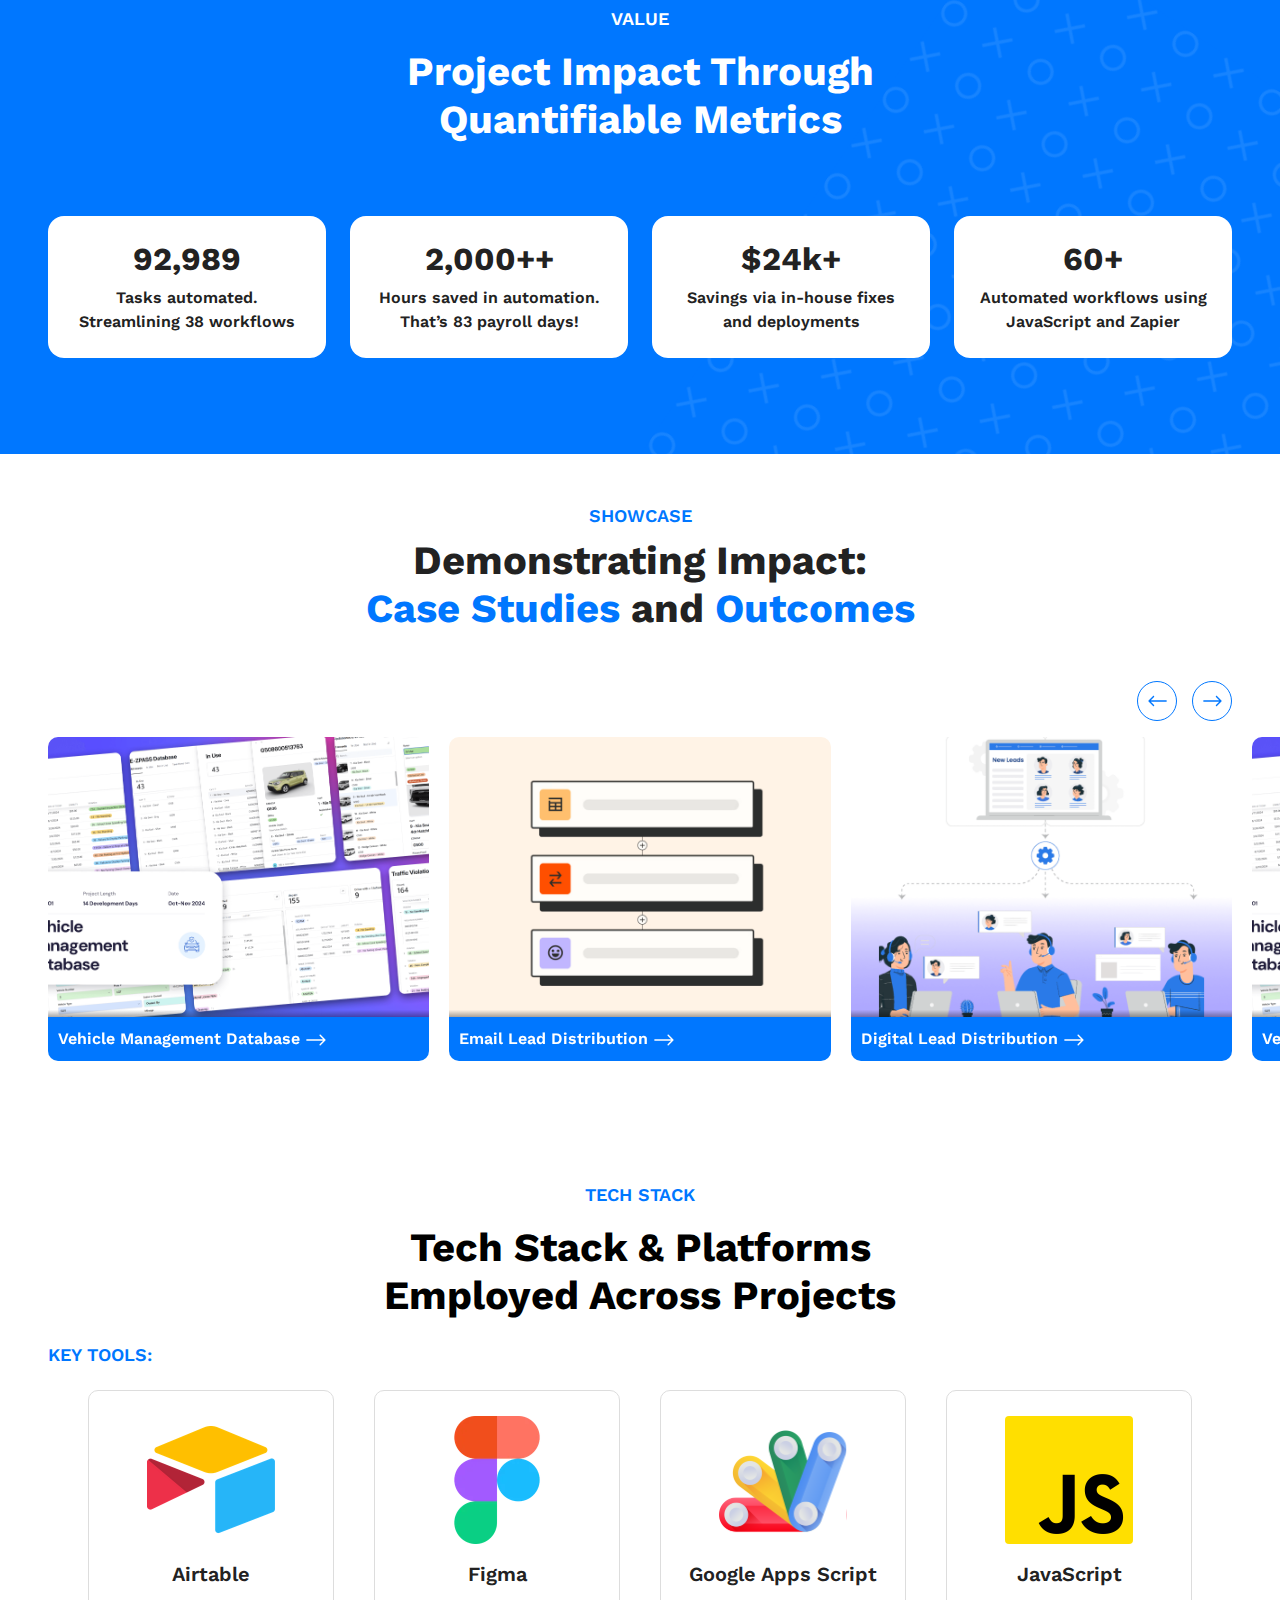
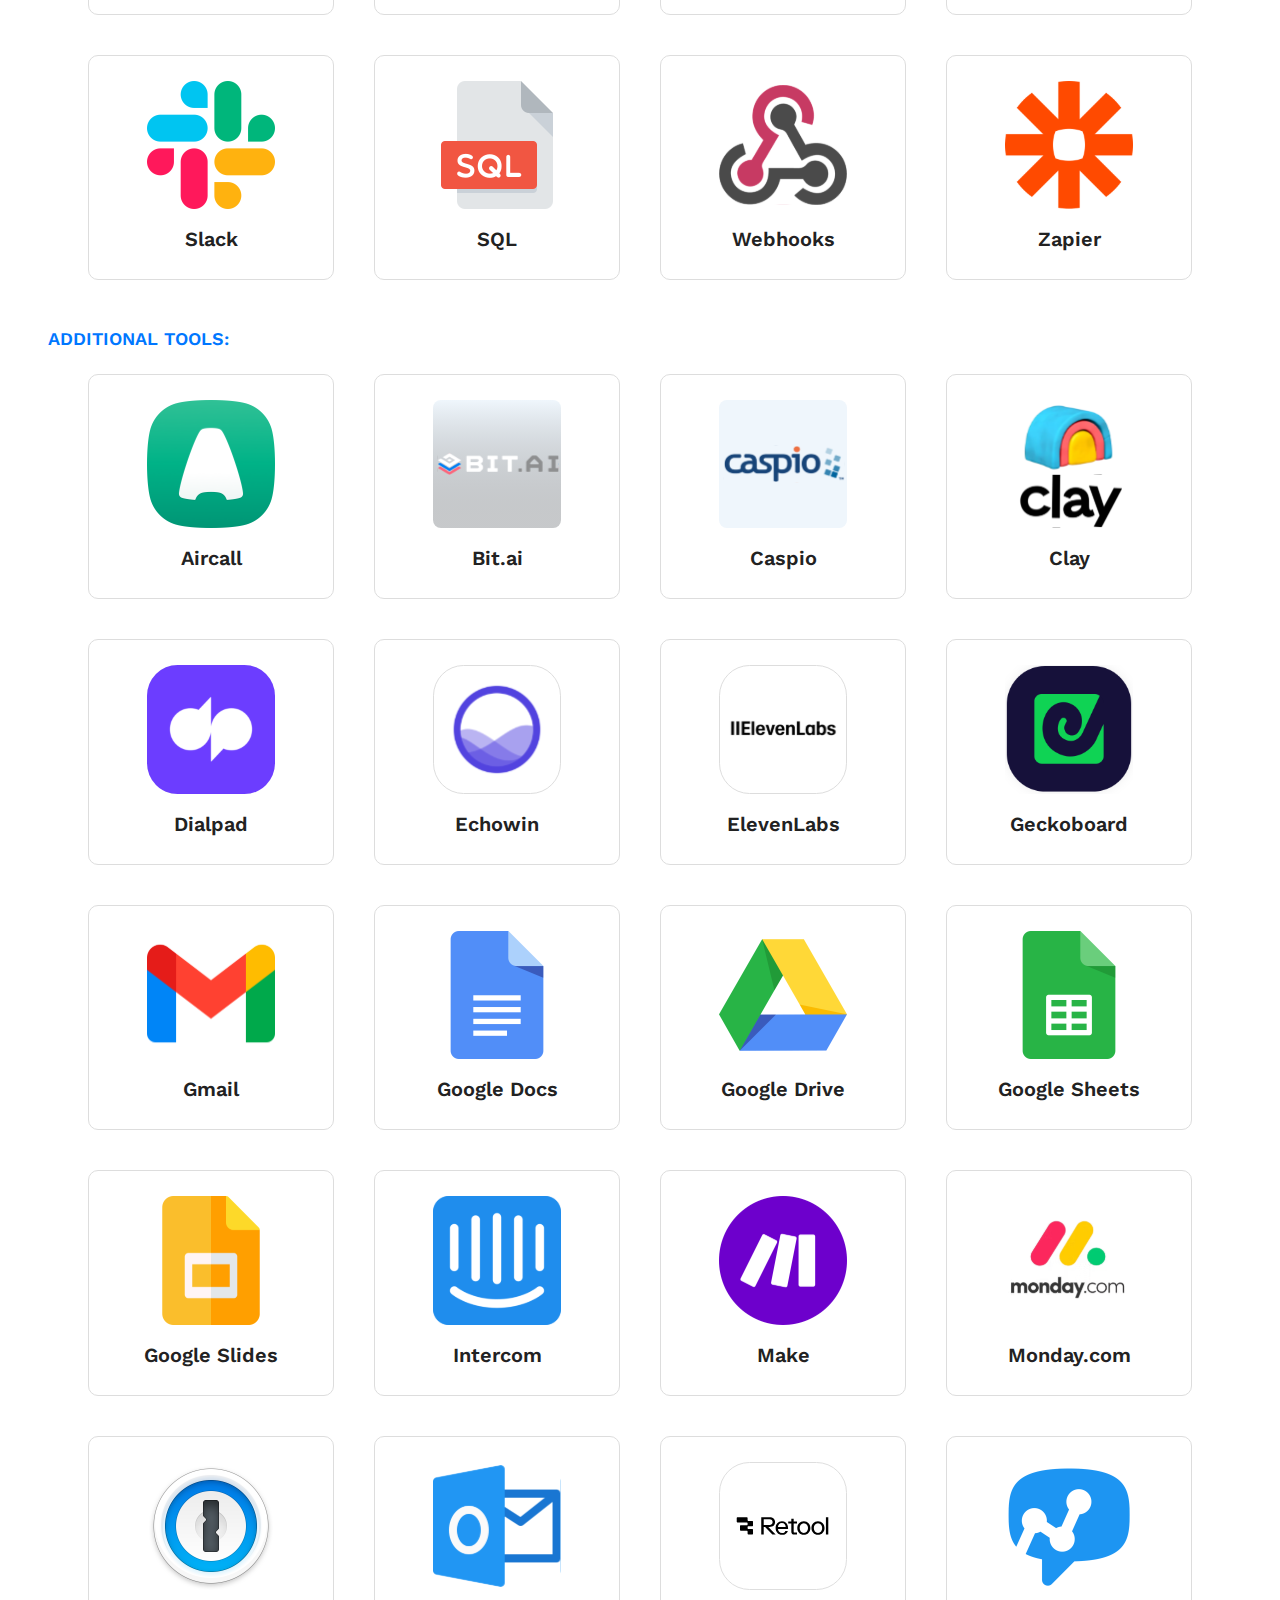
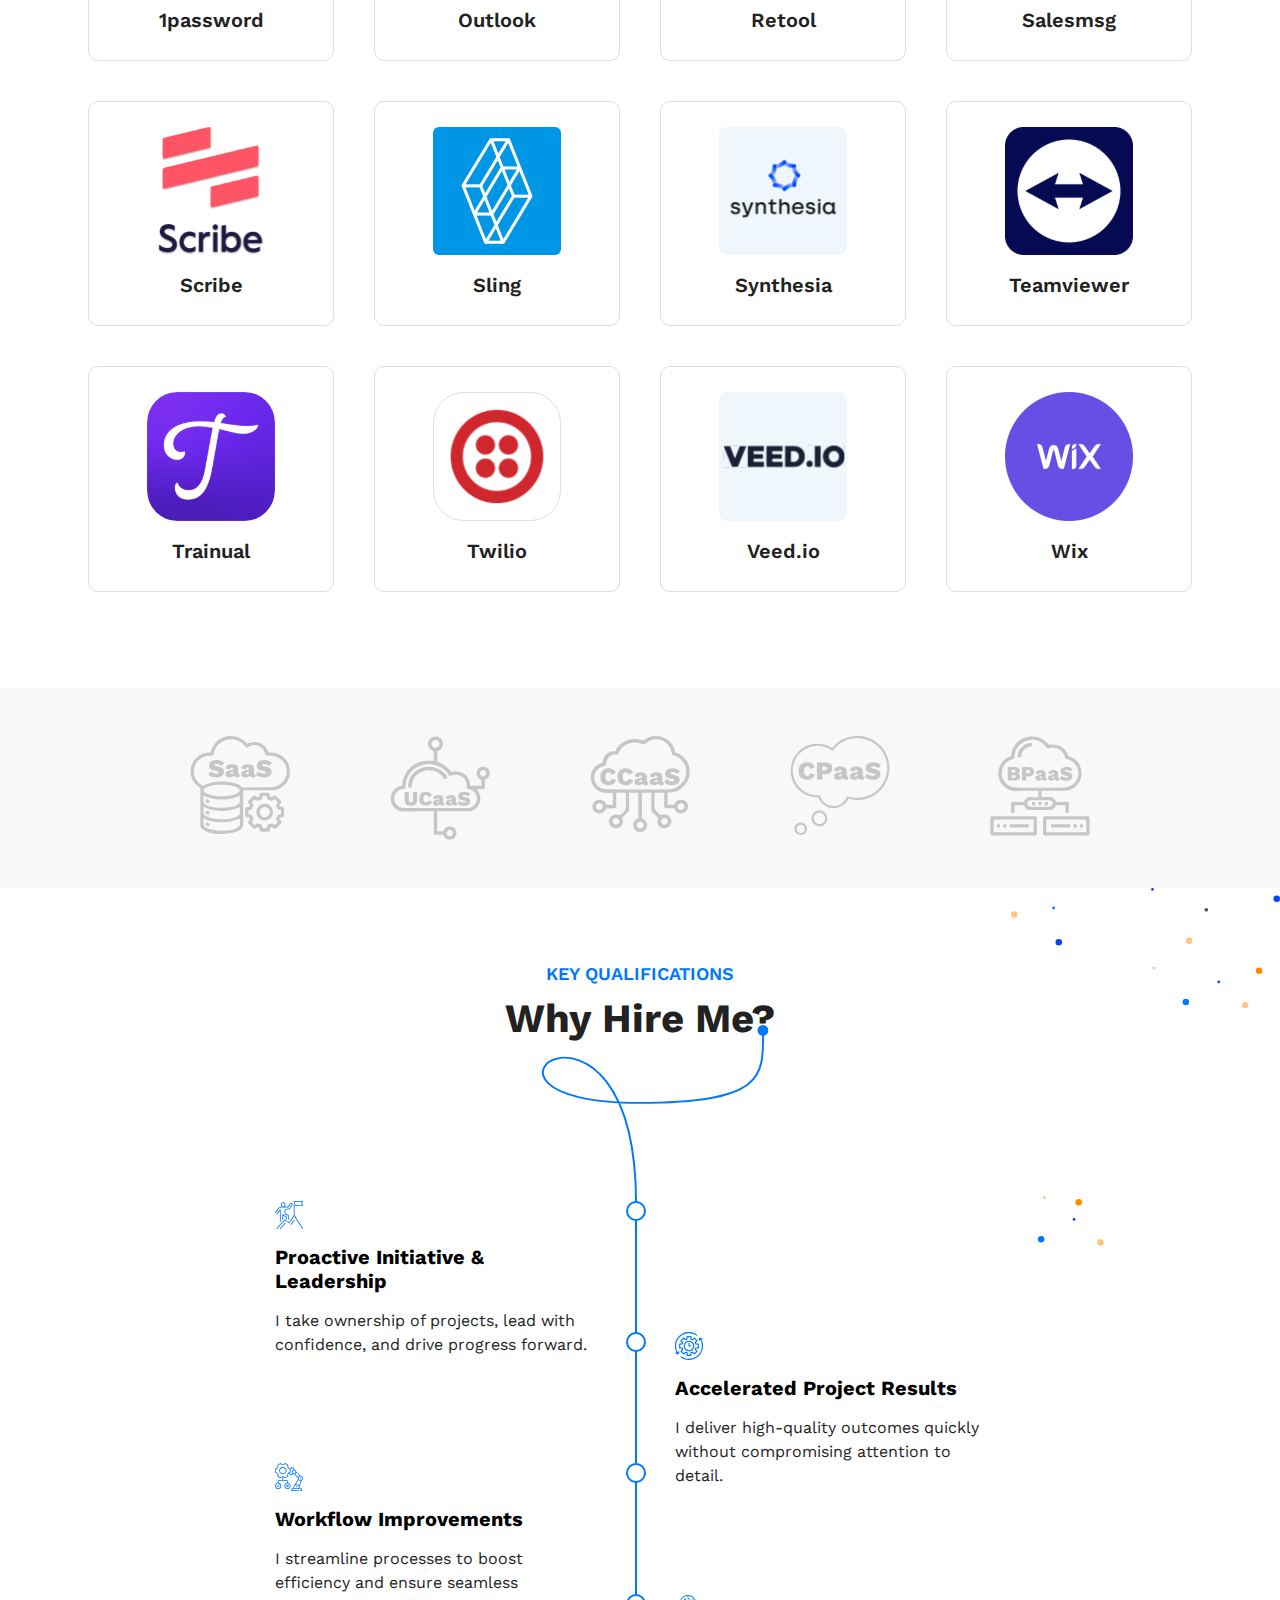
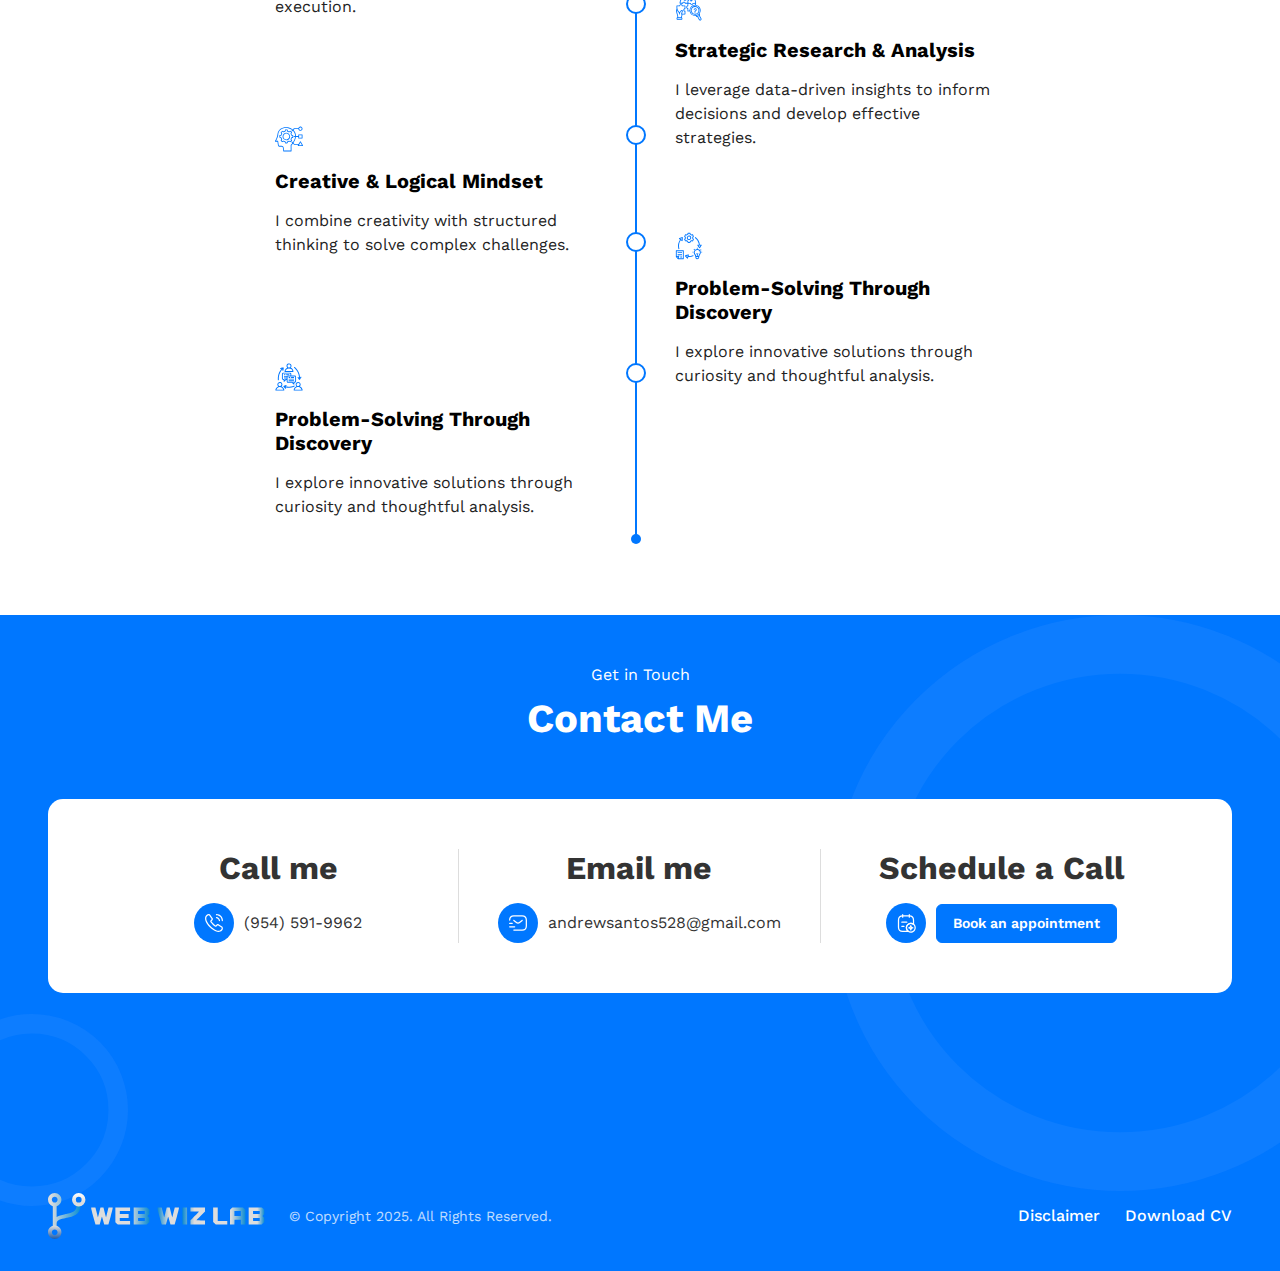
==== commit b2aa921d: "Update index.html" ====
--- a/index.html
+++ b/index.html
@@ -2395,8 +2395,8 @@
             </div>
             <div class="col-md-3 col-sm-6">
               <div class="bg-white p-4 rounded-4 text-center">
-                <h3 class="h2 fw-bold mb-2">139K+</h3>
-                <p class="fw-semibold mb-0">Hours saved in automation. That’s 96 payroll days!</p>
+                <h3 class="h2 fw-bold mb-2">2,000++</h3>
+                <p class="fw-semibold mb-0">Hours saved in automation. That’s 83 payroll days!</p>
               </div>
             </div>
             <div class="col-md-3 col-sm-6">
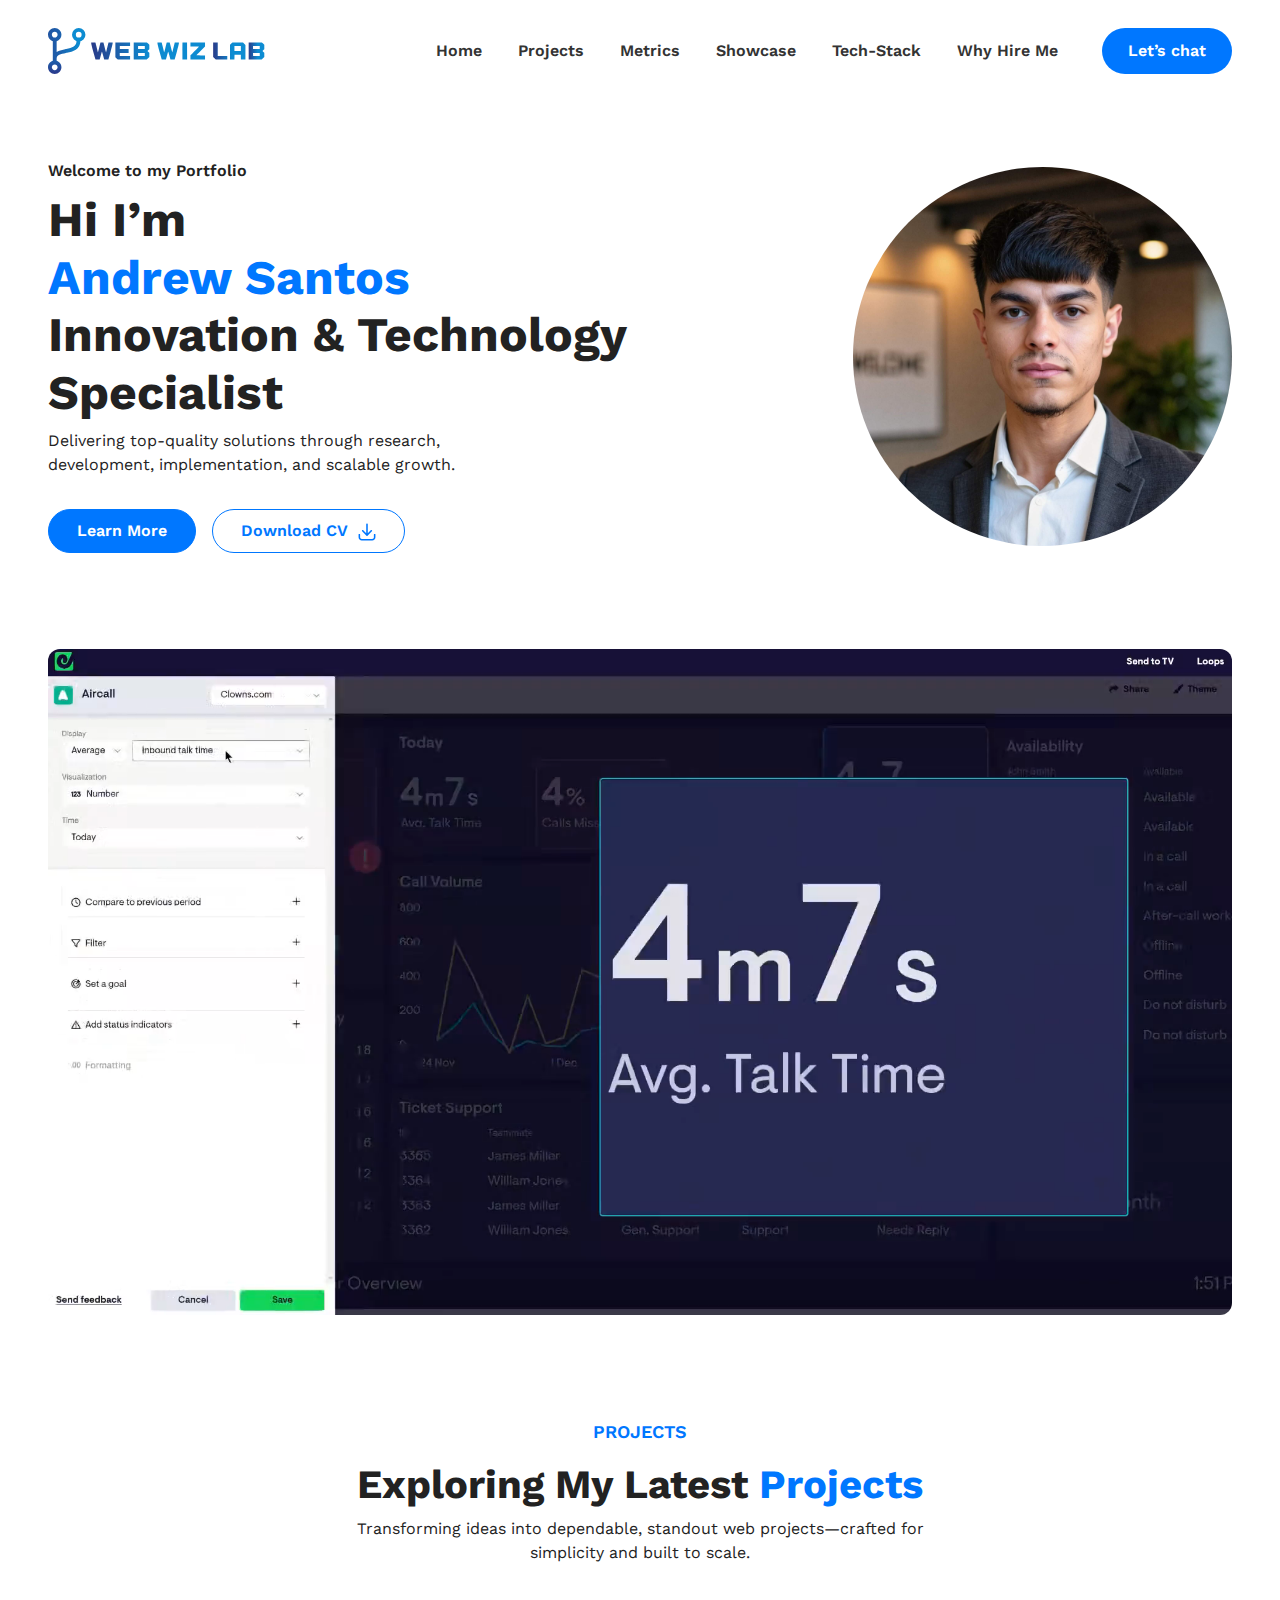
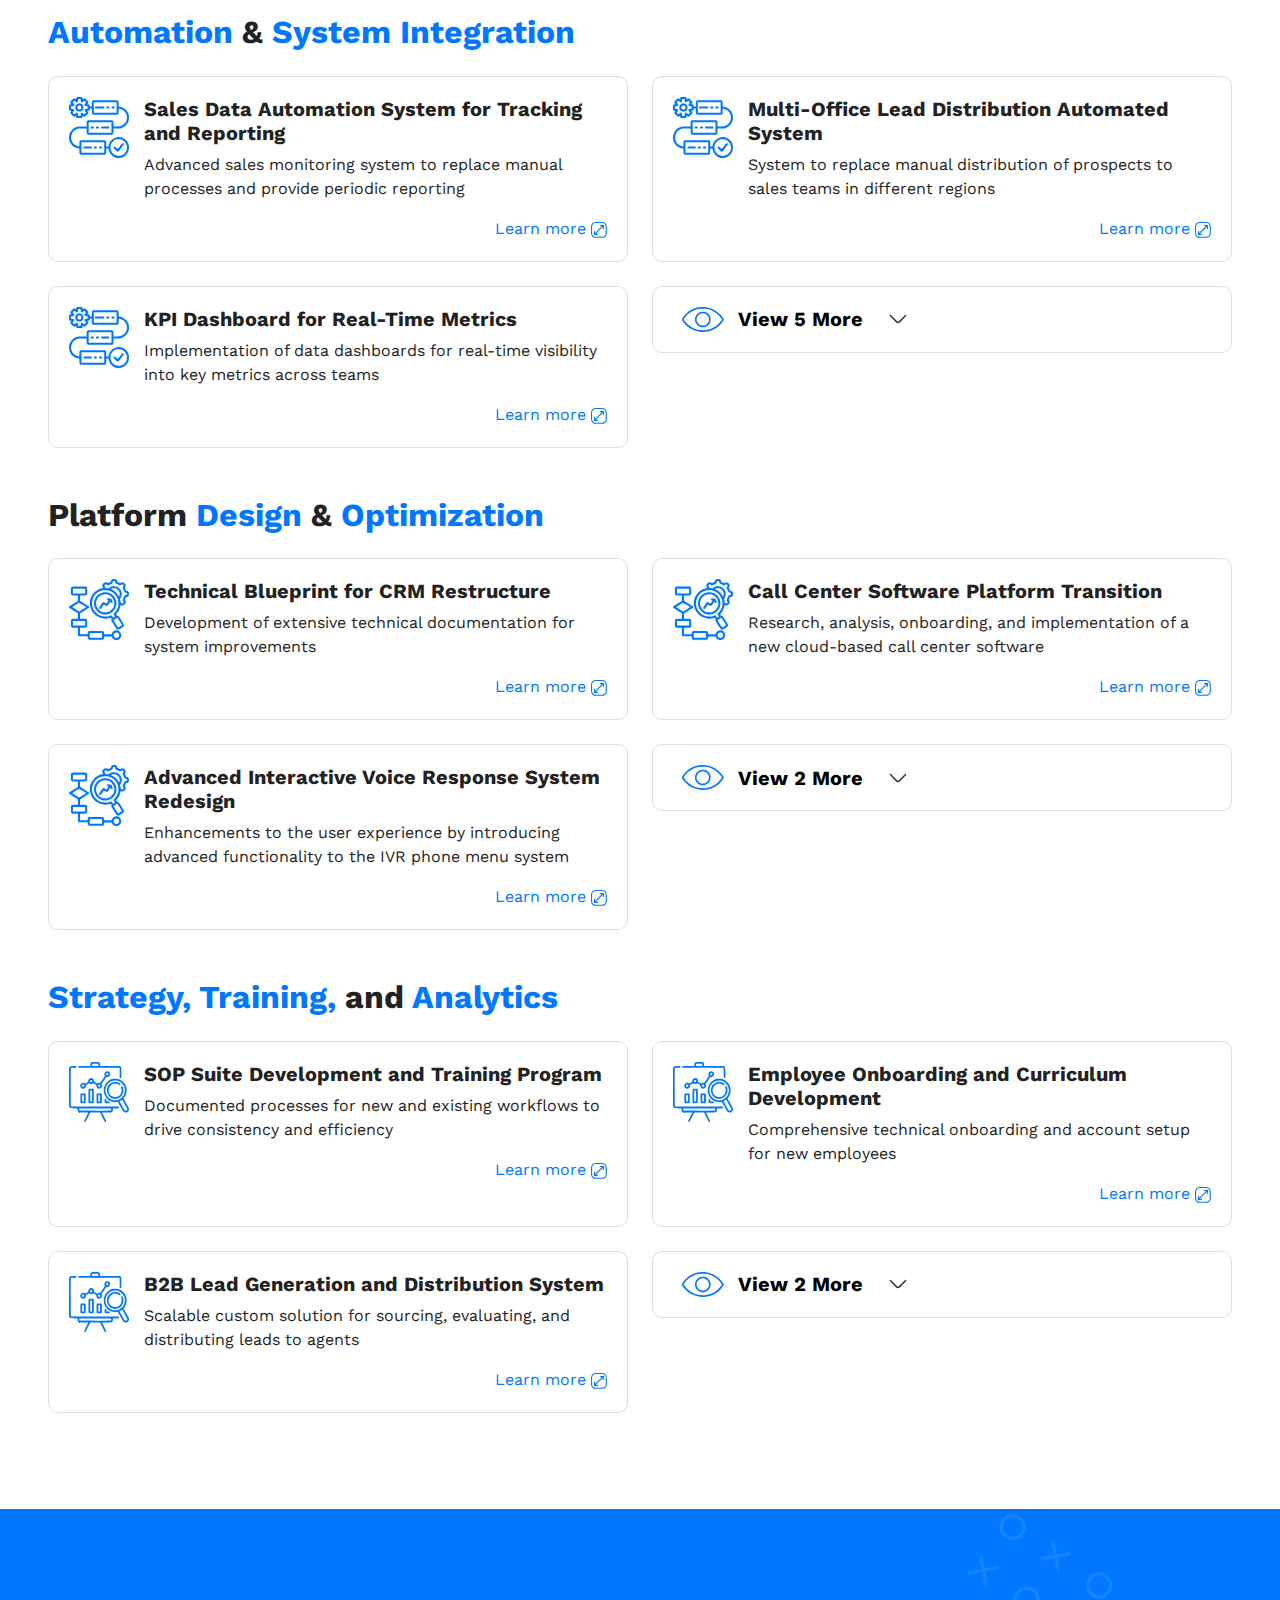
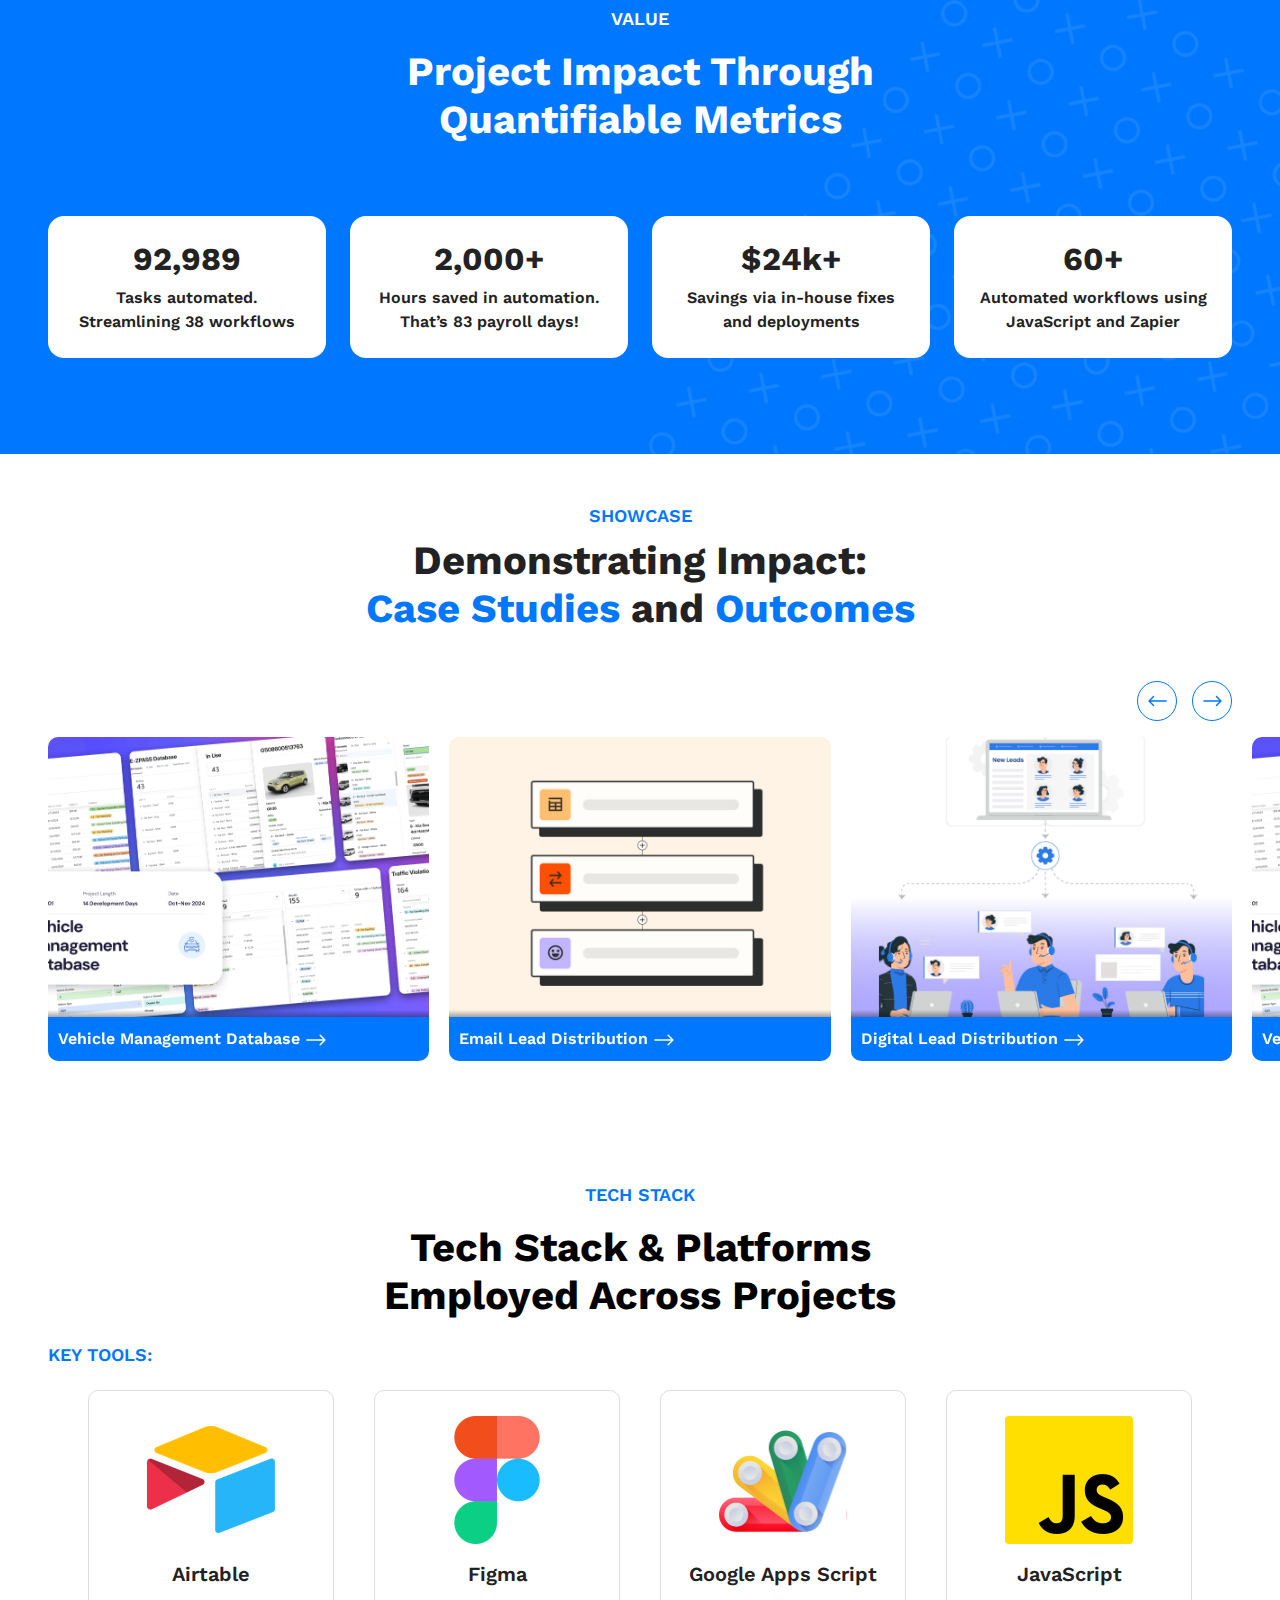
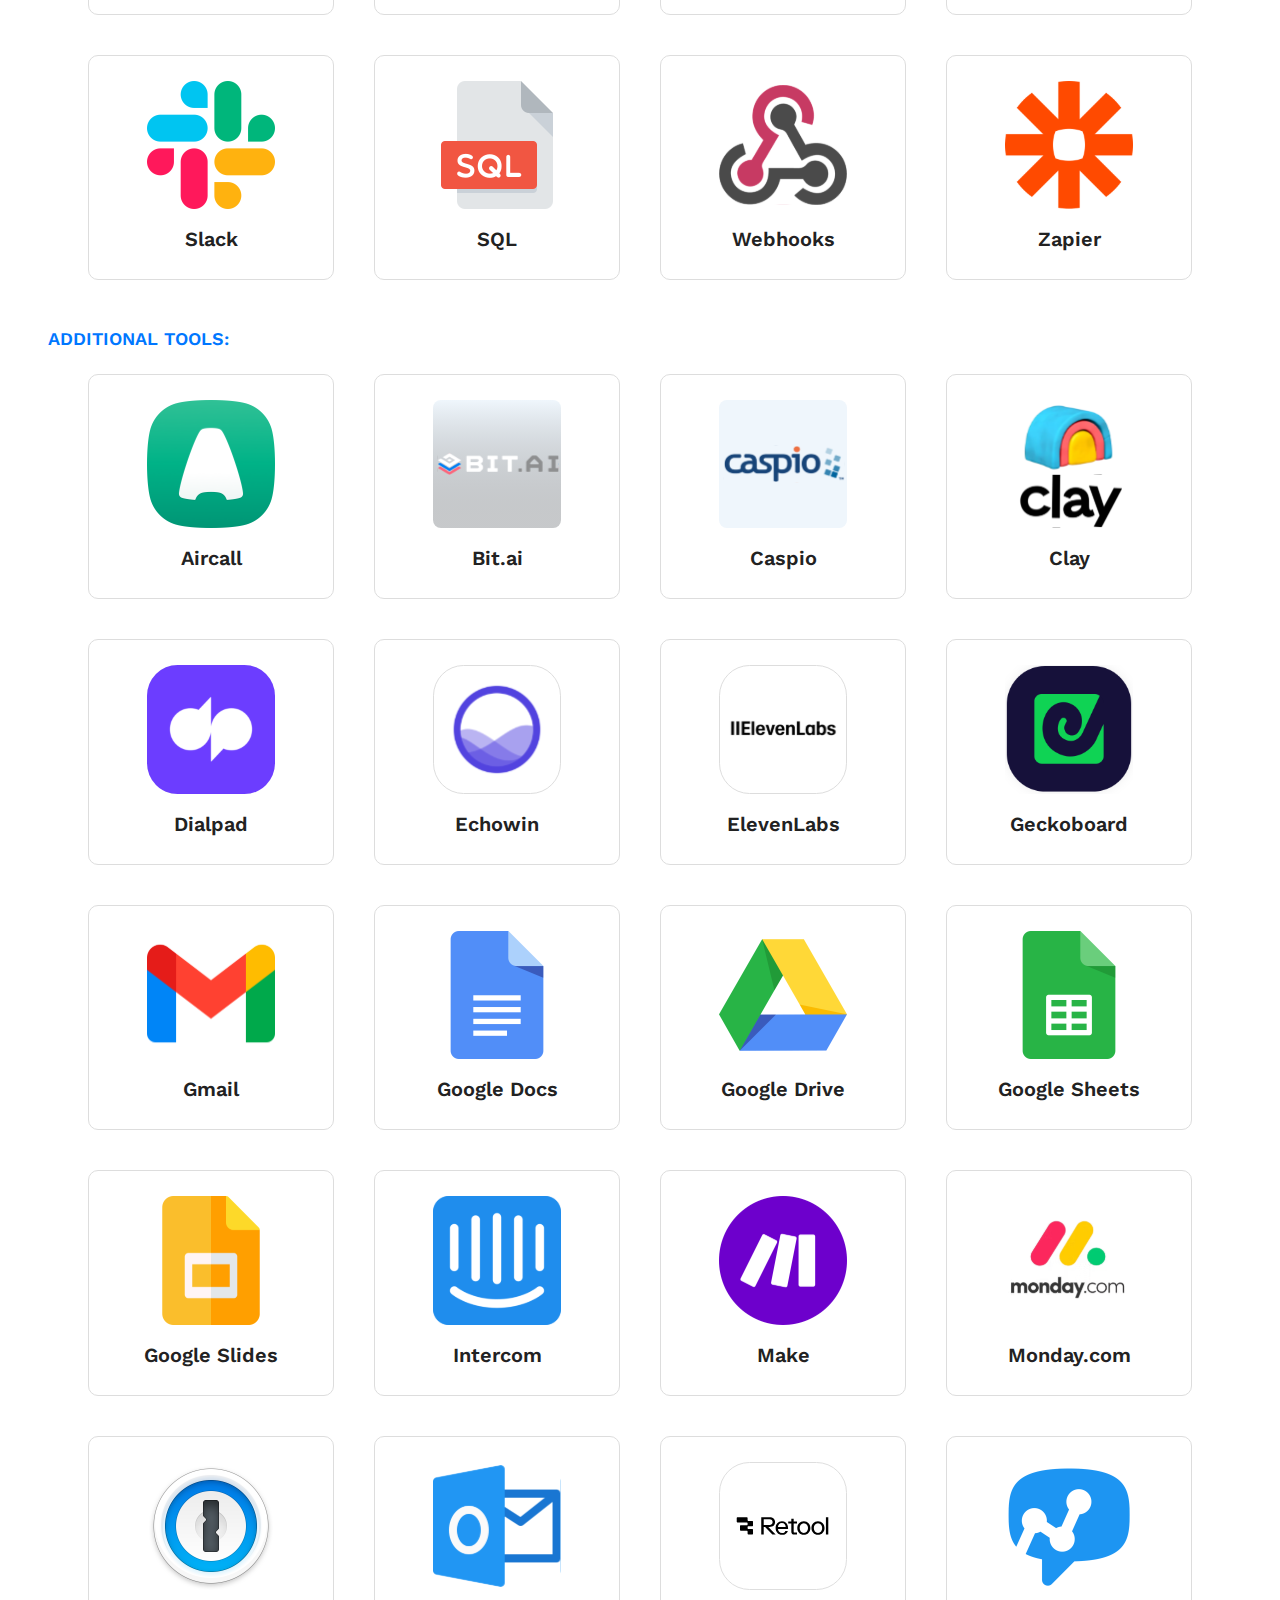
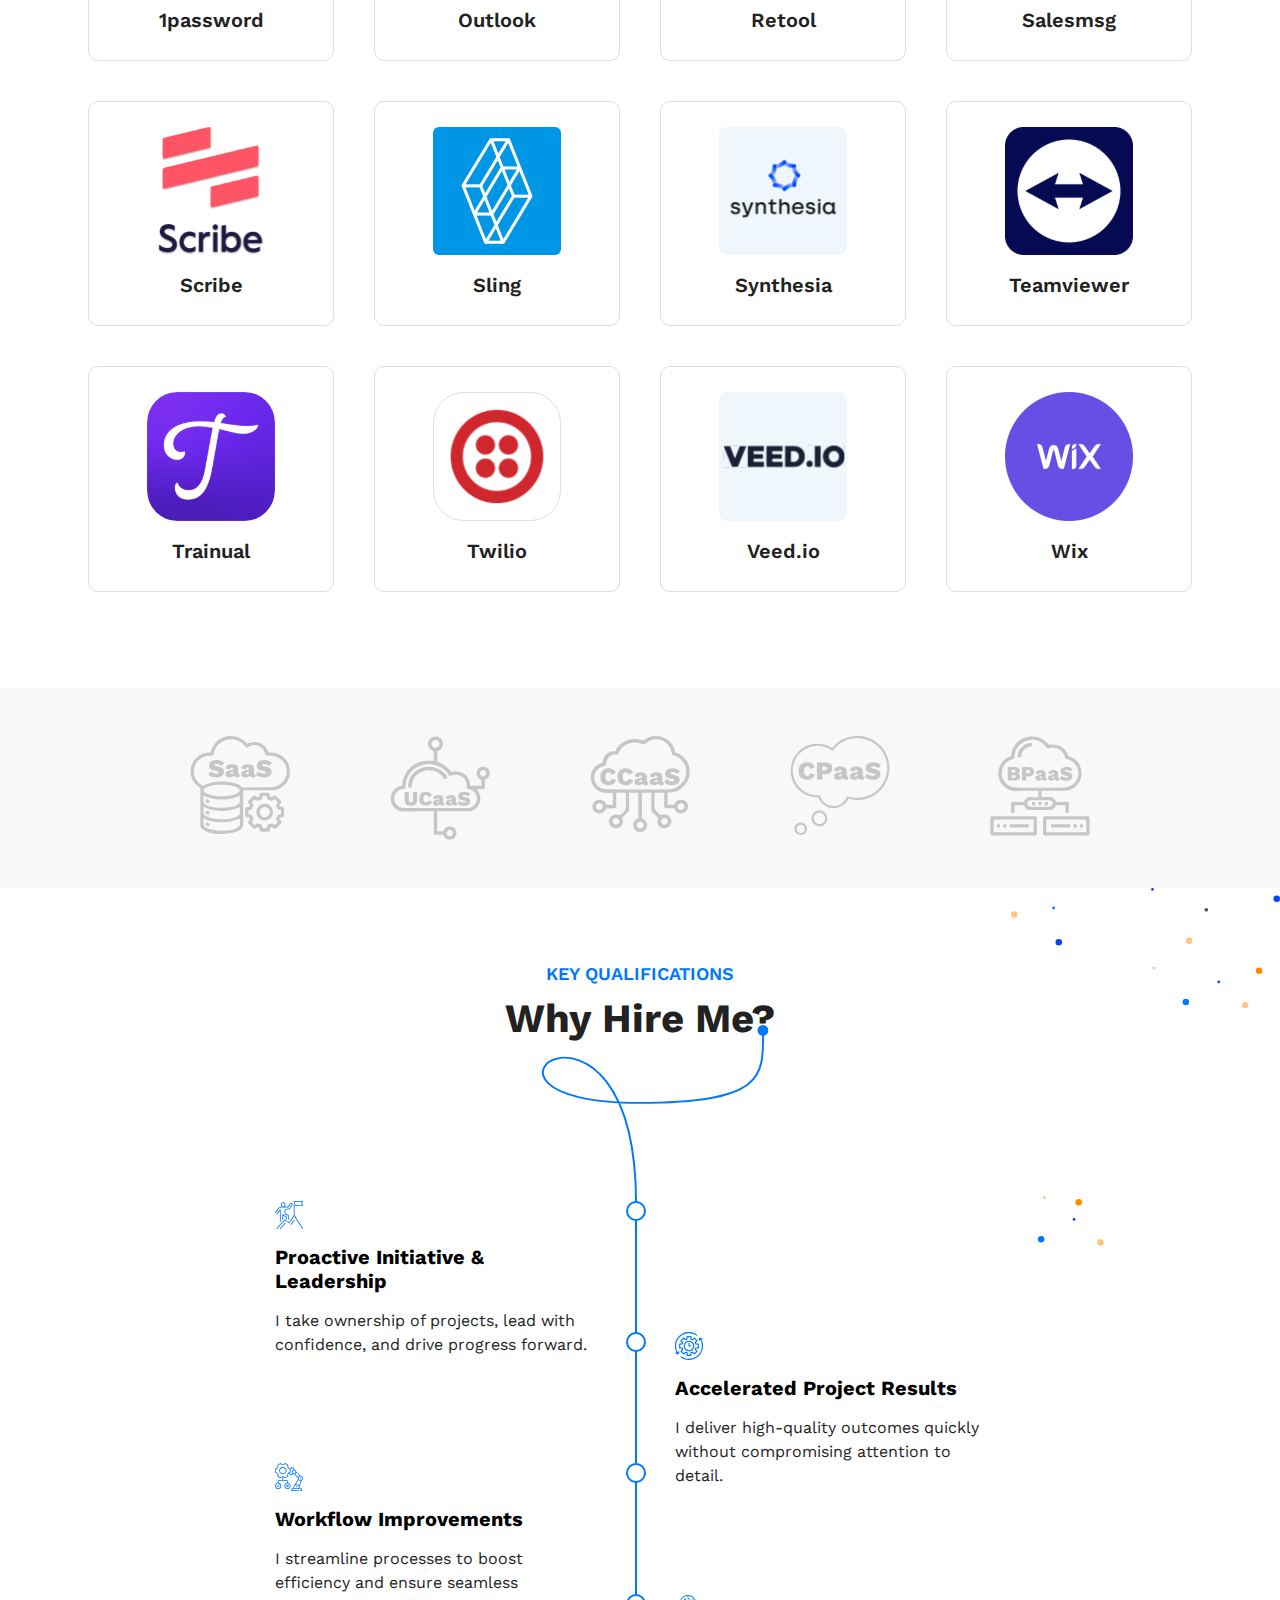
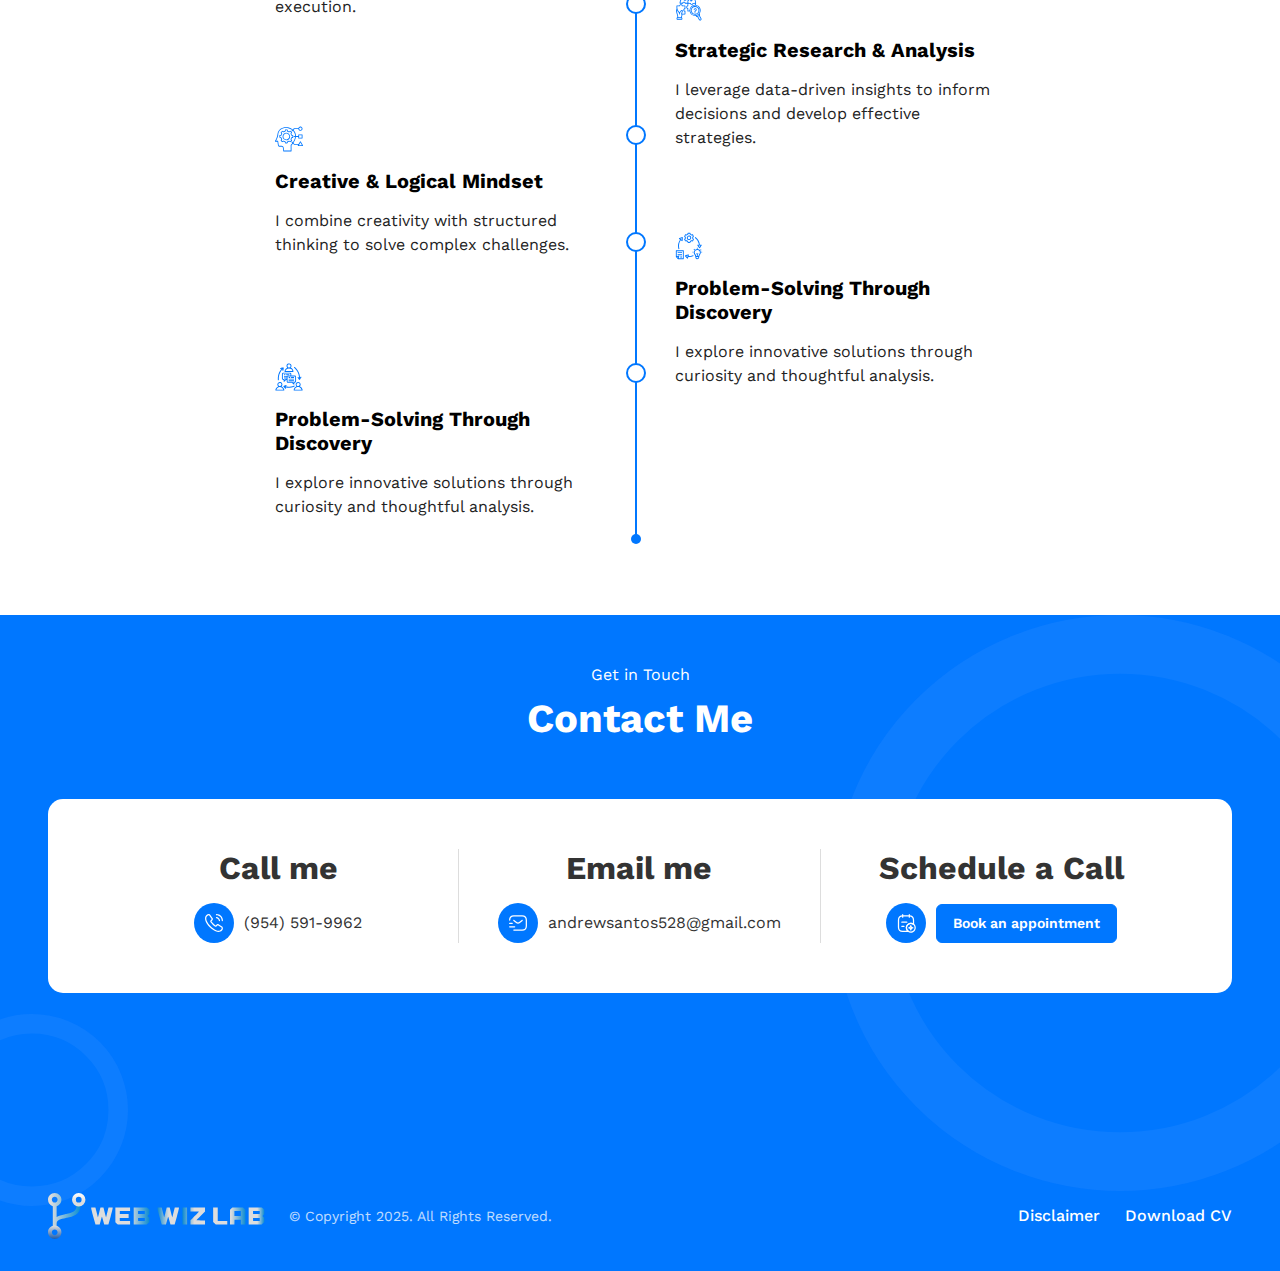
==== commit 9899300c: "Update index.html" ====
--- a/index.html
+++ b/index.html
@@ -2395,7 +2395,7 @@
             </div>
             <div class="col-md-3 col-sm-6">
               <div class="bg-white p-4 rounded-4 text-center">
-                <h3 class="h2 fw-bold mb-2">2,000++</h3>
+                <h3 class="h2 fw-bold mb-2">2,000+</h3>
                 <p class="fw-semibold mb-0">Hours saved in automation. That’s 83 payroll days!</p>
               </div>
             </div>
